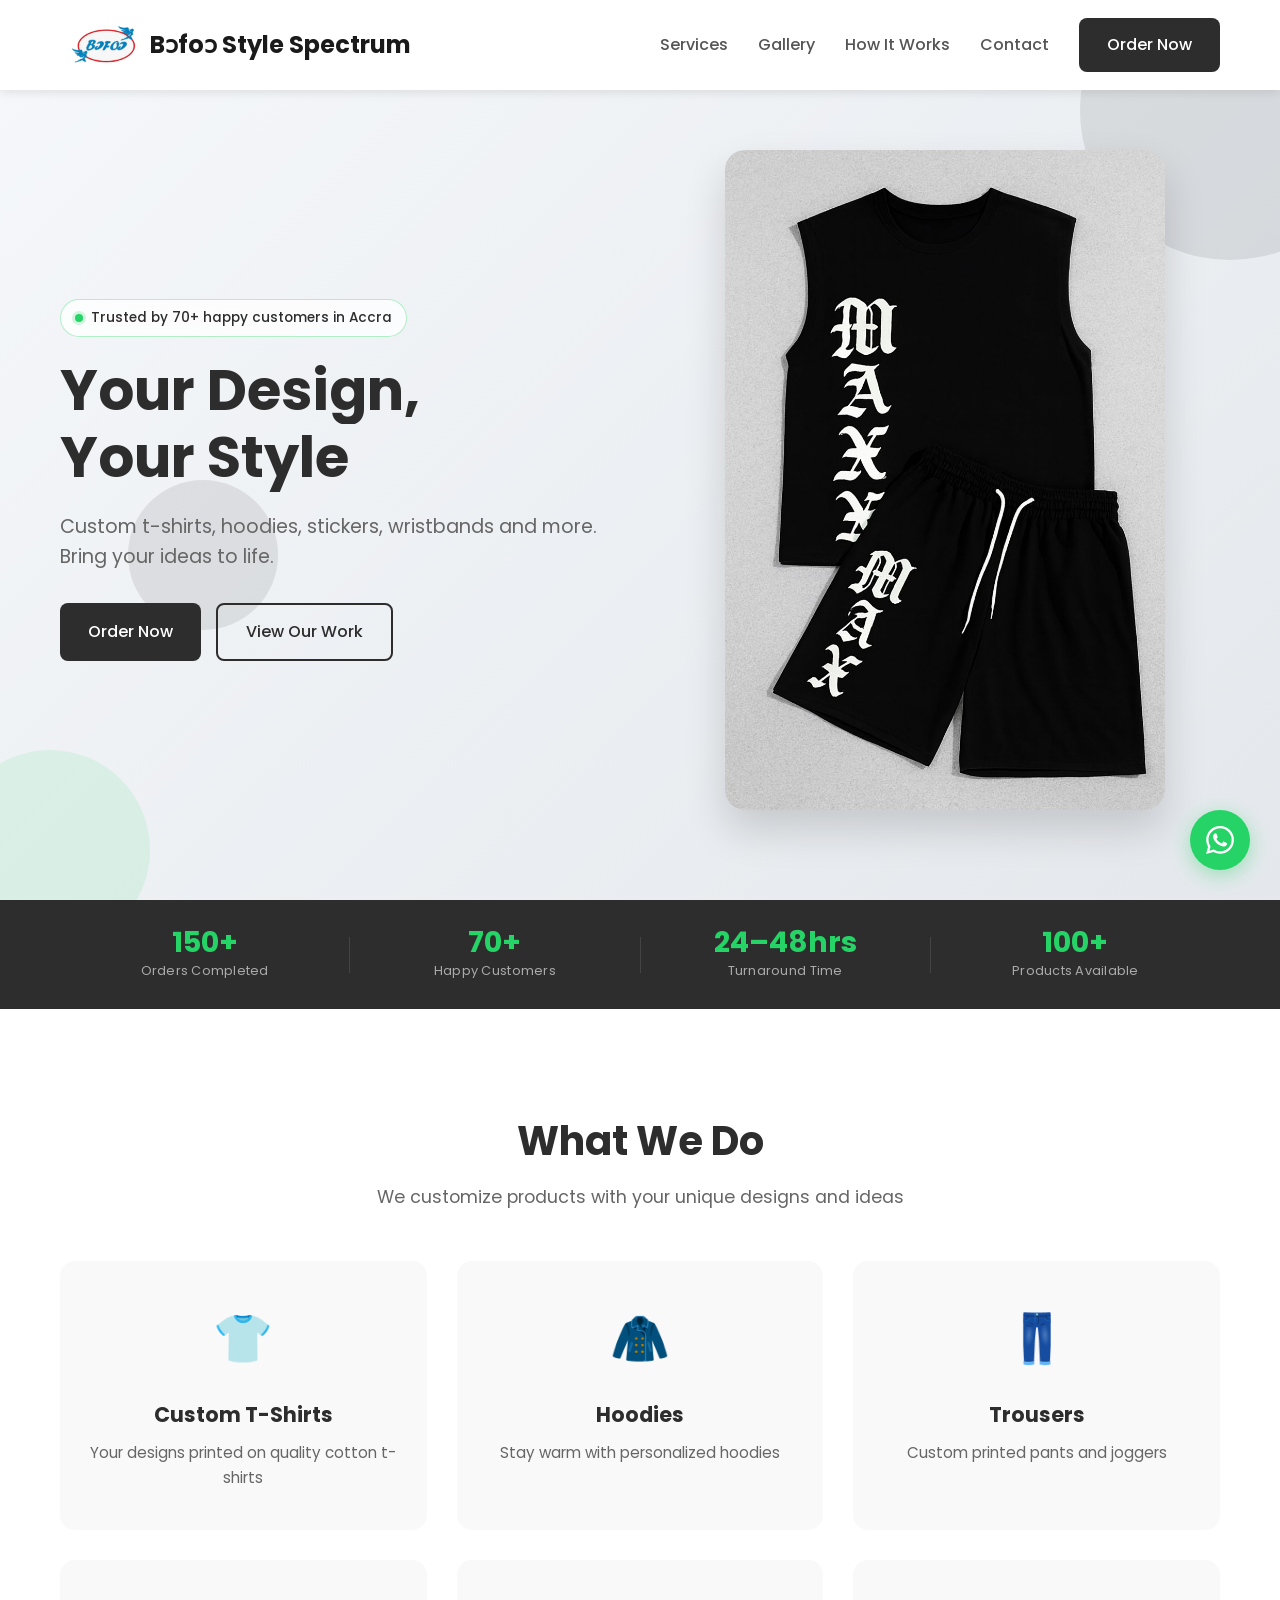
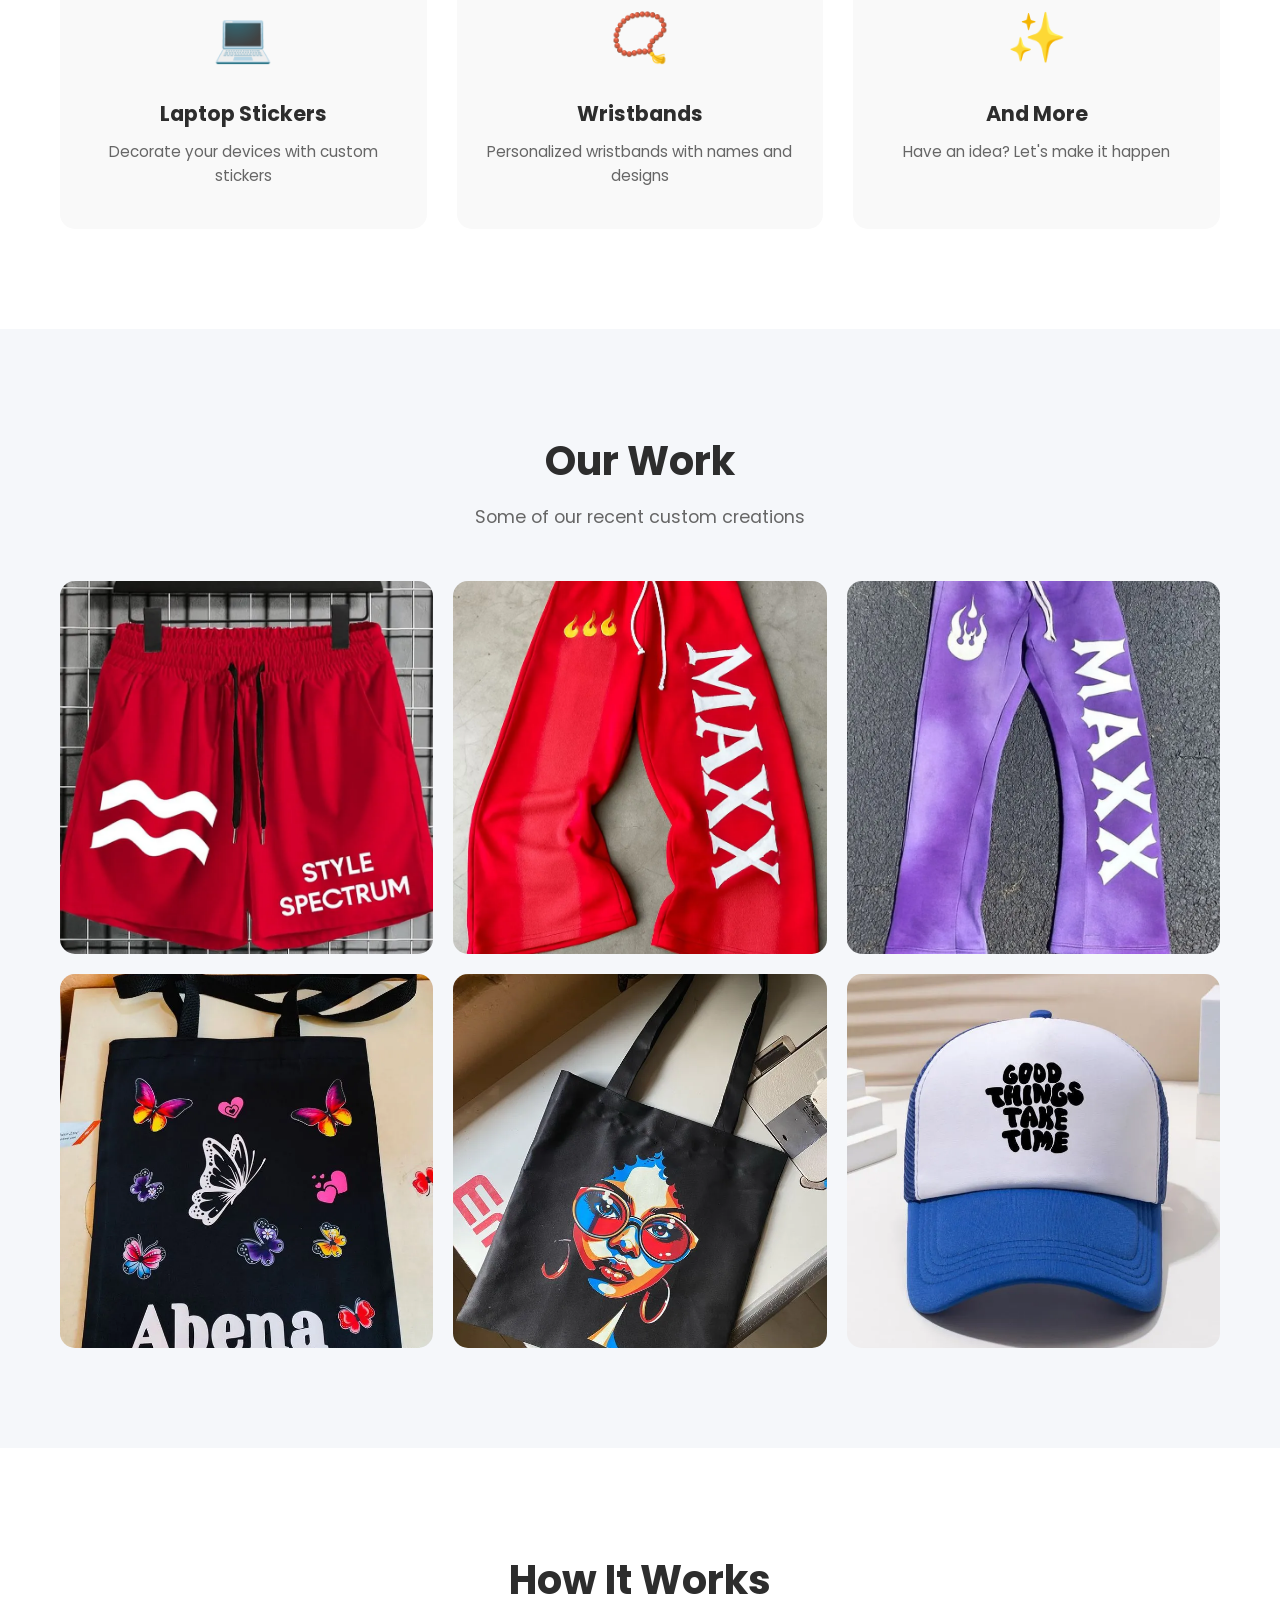
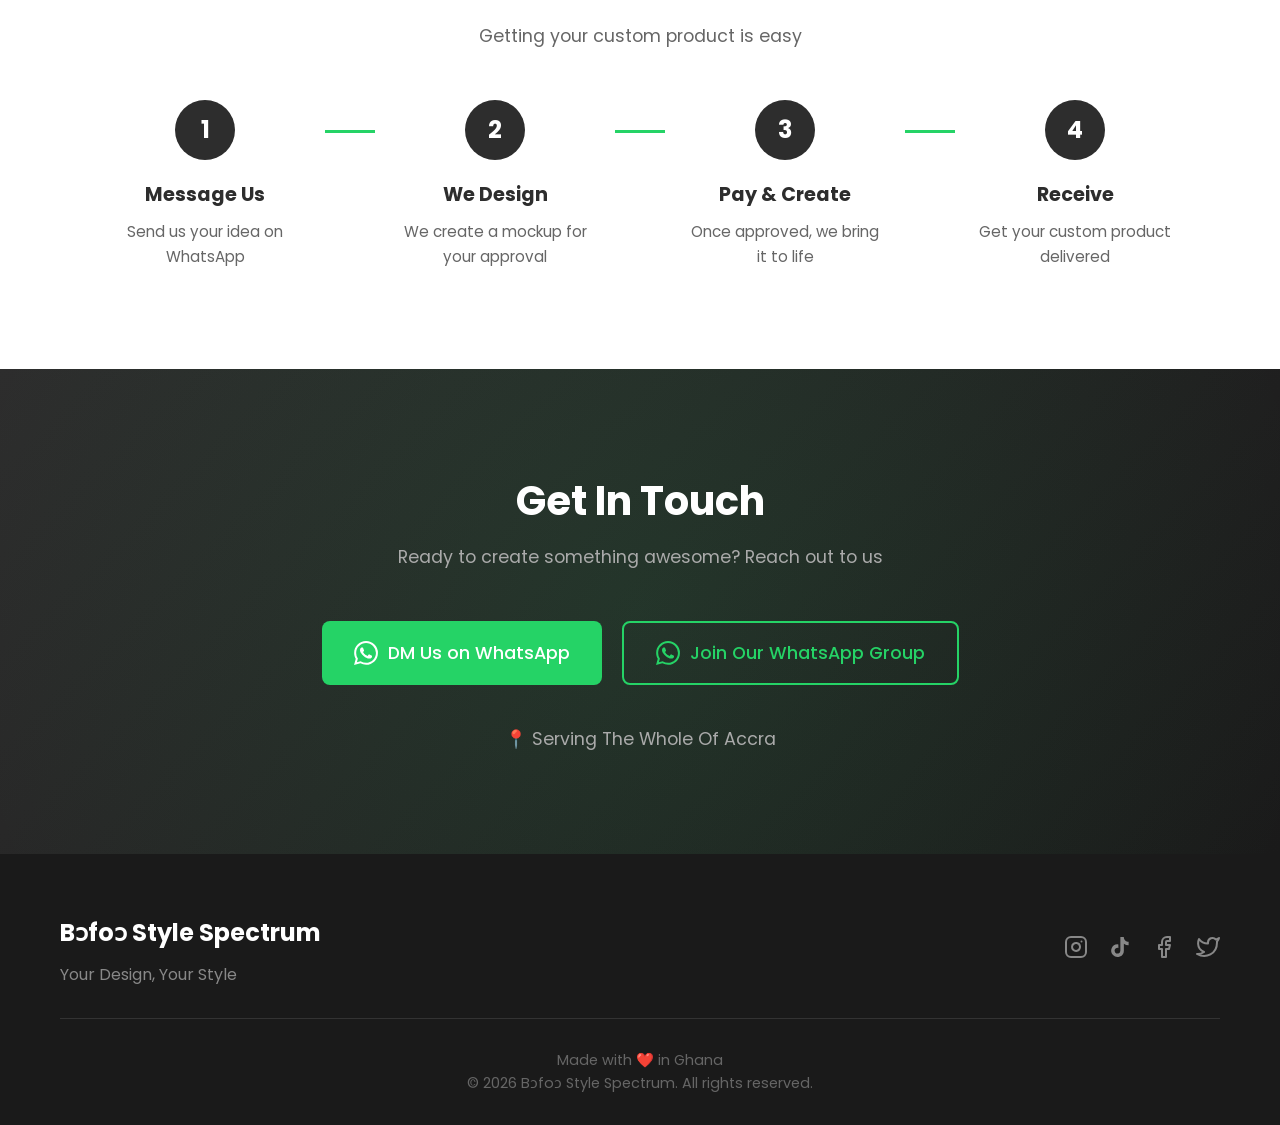
==== index.html @ 543d3090 "Add stats bar section with business metrics - Add responsive stats bar component displaying:   - 150" ====
<!DOCTYPE html>
<html lang="en">
<head>
    <meta charset="UTF-8">
    <meta name="viewport" content="width=device-width, initial-scale=1.0">

    <!-- Primary Meta Tags -->
    <title>Bɔfoɔ Style Spectrum - Custom T-Shirts, Hoodies & Merchandise in Accra</title>
    <meta name="title" content="Bɔfoɔ Style Spectrum - Custom T-Shirts, Hoodies & Merchandise in Accra">
    <meta name="description" content="Custom t-shirts, hoodies, stickers, and wristbands in Accra, Ghana. Your designs, your style. Order via WhatsApp and get your personalized merchandise delivered.">
    <meta name="keywords" content="custom t-shirts Ghana, custom hoodies Accra, personalized merchandise, custom stickers, wristbands, print on demand Ghana, Accra custom printing">
    <meta name="robots" content="index, follow">
    <meta name="language" content="English">
    <meta name="author" content="Bɔfoɔ Style Spectrum">

    <!-- Open Graph / Facebook -->
    <meta property="og:type" content="website">
    <meta property="og:url" content="https://stylespectrum.art/">
    <meta property="og:title" content="Bɔfoɔ Style Spectrum - Custom T-Shirts & Merchandise">
    <meta property="og:description" content="Custom t-shirts, hoodies, stickers, and wristbands in Accra, Ghana. Your designs, your style.">
    <meta property="og:image" content="https://stylespectrum.art/images/hero-image.webp">

    <!-- Twitter -->
    <meta property="twitter:card" content="summary_large_image">
    <meta property="twitter:url" content="https://stylespectrum.art/">
    <meta property="twitter:title" content="Bɔfoɔ Style Spectrum - Custom T-Shirts & Merchandise">
    <meta property="twitter:description" content="Custom t-shirts, hoodies, stickers, and wristbands in Accra, Ghana. Your designs, your style.">
    <meta property="twitter:image" content="https://stylespectrum.art/images/hero-image.webp">

    <!-- Canonical URL -->
    <link rel="canonical" href="https://stylespectrum.art/">
    <link rel="shortcut icon" href="./images/favicon.ico" type="image/x-icon">
    
    <link rel="stylesheet" href="css/styles.css">
    <!-- Google Fonts -->
    <link rel="preconnect" href="https://fonts.googleapis.com">
    <link rel="preconnect" href="https://fonts.gstatic.com" crossorigin>
    <link href="https://fonts.googleapis.com/css2?family=Poppins:wght@400;500;600;700&display=swap" rel="stylesheet">
</head>
<body>
    <!-- Header -->
    <header class="header">
        <div class="container">
            <a href="#" class="logo desktop-name">
                <div class="logo-container">
                    <img src="./images/logo.png" alt="logo" class="logo-img">
                    <span>Bɔfoɔ Style Spectrum</span>
                </div>
            </a>
            <a href="#" class="logo mobile-name">
                <div class="logo-container">
                    <img src="./images/logo.png" alt="logo" class="logo-img">
                    <span>Bɔfoɔ Spectrum</span>
                </div>
            </a>

            <nav class="nav">
                <a href="#services">Services</a>
                <a href="#gallery">Gallery</a>
                <a href="#how-it-works">How It Works</a>
                <a href="#contact">Contact</a>
                <a href="https://wa.me/+233503122296" class="btn btn-primary" target="_blank">Order Now</a>
            </nav>
            <button class="mobile-menu-btn" id="mobileMenuBtn">
                <span></span>
                <span></span>
                <span></span>
            </button>
        </div>
    </header>

    <!-- Mobile Menu -->
    <div class="mobile-menu" id="mobileMenu">
        <a href="#services">Services</a>
        <a href="#gallery">Gallery</a>
        <a href="#how-it-works">How It Works</a>
        <a href="#contact">Contact</a>
    </div>

    <!-- Hero Section -->
    <section class="hero">
        <div class="container">
            <div class="hero-content">
                <div class="hero-pill">
                    <span class="hero-pill-dot"></span>
                    <span>Trusted by 70+ happy customers in Accra</span>
                </div>

                <h1 class="hero-title">
                    <span class="hero-line">Your Design,</span>
                    <span class="hero-line">Your Style</span>
                </h1>
                <p class="hero-description">Custom t-shirts, hoodies, stickers, wristbands and more. Bring your ideas to life.</p>
                <div class="hero-buttons">
                    <a href="https://wa.me/+233503122296" class="btn btn-primary" target="_blank">
                        Order Now
                    </a>
                    <a href="#gallery" class="btn btn-secondary">
                        View Our Work
                    </a>
                </div>
            </div>
            <div class="hero-image">
                <img src="images/hero-image.jpeg" alt="Custom designed products" height="700px">
            </div>
        </div>
        <!-- Floating shapes for decoration -->
        <div class="hero-shapes">
            <div class="shape shape-1"></div>
            <div class="shape shape-2"></div>
            <div class="shape shape-3"></div>
        </div>
    </section>

    <!-- Stats Bar -->
    <div class="stats-bar">
        <div class="container">
            <div class="stats-grid">
                <div class="stat-item">
                    <span class="stat-number">150+</span>
                    <span class="stat-label">Orders Completed</span>
                </div>
                <div class="stat-divider"></div>
                <div class="stat-item">
                    <span class="stat-number">70+</span>
                    <span class="stat-label">Happy Customers</span>
                </div>
                <div class="stat-divider"></div>
                <div class="stat-item">
                    <span class="stat-number">24–48hrs</span>
                    <span class="stat-label">Turnaround Time</span>
                </div>
                <div class="stat-divider"></div>
                <div class="stat-item">
                    <span class="stat-number">100+</span>
                    <span class="stat-label">Products Available</span>
                </div>
            </div>
        </div>
    </div>

    <!-- Services Section -->
    <section class="services" id="services">
        <div class="container">
            <h2 class="section-title animate-on-scroll">What We Do</h2>
            <p class="section-subtitle animate-on-scroll">We customize products with your unique designs and ideas</p>
            
            <div class="services-grid">
                <div class="service-card animate-on-scroll" data-delay="0">
                    <div class="service-icon">👕</div>
                    <h3>Custom T-Shirts</h3>
                    <p>Your designs printed on quality cotton t-shirts</p>
                </div>
                <div class="service-card animate-on-scroll" data-delay="100">
                    <div class="service-icon">🧥</div>
                    <h3>Hoodies</h3>
                    <p>Stay warm with personalized hoodies</p>
                </div>
                <div class="service-card animate-on-scroll" data-delay="200">
                    <div class="service-icon">👖</div>
                    <h3>Trousers</h3>
                    <p>Custom printed pants and joggers</p>
                </div>
                <div class="service-card animate-on-scroll" data-delay="300">
                    <div class="service-icon">💻</div>
                    <h3>Laptop Stickers</h3>
                    <p>Decorate your devices with custom stickers</p>
                </div>
                <div class="service-card animate-on-scroll" data-delay="400">
                    <div class="service-icon">📿</div>
                    <h3>Wristbands</h3>
                    <p>Personalized wristbands with names and designs</p>
                </div>
                <div class="service-card animate-on-scroll" data-delay="500">
                    <div class="service-icon">✨</div>
                    <h3>And More</h3>
                    <p>Have an idea? Let's make it happen</p>
                </div>
            </div>
        </div>
    </section>

    <!-- Gallery Section -->
    <section class="gallery" id="gallery">
        <div class="container">
            <h2 class="section-title animate-on-scroll">Our Work</h2>
            <p class="section-subtitle animate-on-scroll">Some of our recent custom creations</p>
            
            <div class="gallery-grid">
                <div class="gallery-item animate-on-scroll" data-delay="0">
                    <img src="images/work-1.webp" alt="Custom work sample" data-index="0">
                    <div class="gallery-overlay">
                        <span class="gallery-icon">
                            <svg xmlns="http://www.w3.org/2000/svg" width="24" height="24" viewBox="0 0 24 24" fill="none" stroke="currentColor" stroke-width="2" stroke-linecap="round" stroke-linejoin="round">
                                <circle cx="11" cy="11" r="8"></circle>
                                <path d="m21 21-4.35-4.35"></path>
                                <path d="M11 8v6"></path>
                                <path d="M8 11h6"></path>
                            </svg>
                        </span>
                    </div>
                </div>
                <div class="gallery-item animate-on-scroll" data-delay="100">
                    <img src="images/work-2.webp" alt="Custom work sample" data-index="1">
                    <div class="gallery-overlay">
                        <span class="gallery-icon">
                            <svg xmlns="http://www.w3.org/2000/svg" width="24" height="24" viewBox="0 0 24 24" fill="none" stroke="currentColor" stroke-width="2" stroke-linecap="round" stroke-linejoin="round">
                                <circle cx="11" cy="11" r="8"></circle>
                                <path d="m21 21-4.35-4.35"></path>
                                <path d="M11 8v6"></path>
                                <path d="M8 11h6"></path>
                            </svg>
                        </span>
                    </div>
                </div>
                <div class="gallery-item animate-on-scroll" data-delay="200">
                    <img src="images/work-3.webp" alt="Custom work sample" data-index="2">
                    <div class="gallery-overlay">
                        <span class="gallery-icon">
                            <svg xmlns="http://www.w3.org/2000/svg" width="24" height="24" viewBox="0 0 24 24" fill="none" stroke="currentColor" stroke-width="2" stroke-linecap="round" stroke-linejoin="round">
                                <circle cx="11" cy="11" r="8"></circle>
                                <path d="m21 21-4.35-4.35"></path>
                                <path d="M11 8v6"></path>
                                <path d="M8 11h6"></path>
                            </svg>
                        </span>
                    </div>
                </div>
                <div class="gallery-item animate-on-scroll" data-delay="300">
                    <img src="images/work-4.webp" alt="Custom work sample" data-index="3">
                    <div class="gallery-overlay">
                        <span class="gallery-icon">
                            <svg xmlns="http://www.w3.org/2000/svg" width="24" height="24" viewBox="0 0 24 24" fill="none" stroke="currentColor" stroke-width="2" stroke-linecap="round" stroke-linejoin="round">
                                <circle cx="11" cy="11" r="8"></circle>
                                <path d="m21 21-4.35-4.35"></path>
                                <path d="M11 8v6"></path>
                                <path d="M8 11h6"></path>
                            </svg>
                        </span>
                    </div>
                </div>
                <div class="gallery-item animate-on-scroll" data-delay="400">
                    <img src="images/work-5.webp" alt="Custom work sample" data-index="4">
                    <div class="gallery-overlay">
                        <span class="gallery-icon">
                            <svg xmlns="http://www.w3.org/2000/svg" width="24" height="24" viewBox="0 0 24 24" fill="none" stroke="currentColor" stroke-width="2" stroke-linecap="round" stroke-linejoin="round">
                                <circle cx="11" cy="11" r="8"></circle>
                                <path d="m21 21-4.35-4.35"></path>
                                <path d="M11 8v6"></path>
                                <path d="M8 11h6"></path>
                            </svg>
                        </span>
                    </div>
                </div>
                <div class="gallery-item animate-on-scroll" data-delay="500">
                    <img src="images/work-6.webp" alt="Custom work sample" data-index="5">
                    <div class="gallery-overlay">
                        <span class="gallery-icon">
                            <svg xmlns="http://www.w3.org/2000/svg" width="24" height="24" viewBox="0 0 24 24" fill="none" stroke="currentColor" stroke-width="2" stroke-linecap="round" stroke-linejoin="round">
                                <circle cx="11" cy="11" r="8"></circle>
                                <path d="m21 21-4.35-4.35"></path>
                                <path d="M11 8v6"></path>
                                <path d="M8 11h6"></path>
                            </svg>
                        </span>
                    </div>
                </div>
            </div>
        </div>
    </section>

    <!-- How It Works Section -->
    <section class="how-it-works" id="how-it-works">
        <div class="container">
            <h2 class="section-title animate-on-scroll">How It Works</h2>
            <p class="section-subtitle animate-on-scroll">Getting your custom product is easy</p>
            
            <div class="steps">
                <div class="step animate-on-scroll" data-delay="0">
                    <div class="step-number">1</div>
                    <h3>Message Us</h3>
                    <p>Send us your idea on WhatsApp</p>
                </div>
                <div class="step-line animate-on-scroll" data-delay="100"></div>
                <div class="step animate-on-scroll" data-delay="200">
                    <div class="step-number">2</div>
                    <h3>We Design</h3>
                    <p>We create a mockup for your approval</p>
                </div>
                <div class="step-line animate-on-scroll" data-delay="300"></div>
                <div class="step animate-on-scroll" data-delay="400">
                    <div class="step-number">3</div>
                    <h3>Pay & Create</h3>
                    <p>Once approved, we bring it to life</p>
                </div>
                <div class="step-line animate-on-scroll" data-delay="500"></div>
                <div class="step animate-on-scroll" data-delay="600">
                    <div class="step-number">4</div>
                    <h3>Receive</h3>
                    <p>Get your custom product delivered</p>
                </div>
            </div>
        </div>
    </section>

    <!-- Contact Section -->
    <section class="contact" id="contact">
        <div class="container">
            <h2 class="section-title animate-on-scroll">Get In Touch</h2>
            <p class="section-subtitle animate-on-scroll">Ready to create something awesome? Reach out to us</p>
            
            <div class="contact-buttons animate-on-scroll">
                <a href="https://wa.me/+233503122296" class="btn btn-whatsapp" target="_blank">
                    <svg xmlns="http://www.w3.org/2000/svg" width="24" height="24" viewBox="0 0 24 24" fill="currentColor">
                        <path d="M17.472 14.382c-.297-.149-1.758-.867-2.03-.967-.273-.099-.471-.148-.67.15-.197.297-.767.966-.94 1.164-.173.199-.347.223-.644.075-.297-.15-1.255-.463-2.39-1.475-.883-.788-1.48-1.761-1.653-2.059-.173-.297-.018-.458.13-.606.134-.133.298-.347.446-.52.149-.174.198-.298.298-.497.099-.198.05-.371-.025-.52-.075-.149-.669-1.612-.916-2.207-.242-.579-.487-.5-.669-.51-.173-.008-.371-.01-.57-.01-.198 0-.52.074-.792.372-.272.297-1.04 1.016-1.04 2.479 0 1.462 1.065 2.875 1.213 3.074.149.198 2.096 3.2 5.077 4.487.709.306 1.262.489 1.694.625.712.227 1.36.195 1.871.118.571-.085 1.758-.719 2.006-1.413.248-.694.248-1.289.173-1.413-.074-.124-.272-.198-.57-.347m-5.421 7.403h-.004a9.87 9.87 0 01-5.031-1.378l-.361-.214-3.741.982.998-3.648-.235-.374a9.86 9.86 0 01-1.51-5.26c.001-5.45 4.436-9.884 9.888-9.884 2.64 0 5.122 1.03 6.988 2.898a9.825 9.825 0 012.893 6.994c-.003 5.45-4.437 9.884-9.885 9.884m8.413-18.297A11.815 11.815 0 0012.05 0C5.495 0 .16 5.335.157 11.892c0 2.096.547 4.142 1.588 5.945L.057 24l6.305-1.654a11.882 11.882 0 005.683 1.448h.005c6.554 0 11.89-5.335 11.893-11.893a11.821 11.821 0 00-3.48-8.413z"/>
                    </svg>
                    DM Us on WhatsApp
                </a>
                <a href="https://chat.whatsapp.com/DIZfOrVpwGT8vySYccaoVm?mode=gi_t" class="btn btn-whatsapp-outline" target="_blank">
                    <svg xmlns="http://www.w3.org/2000/svg" width="24" height="24" viewBox="0 0 24 24" fill="currentColor">
                        <path d="M17.472 14.382c-.297-.149-1.758-.867-2.03-.967-.273-.099-.471-.148-.67.15-.197.297-.767.966-.94 1.164-.173.199-.347.223-.644.075-.297-.15-1.255-.463-2.39-1.475-.883-.788-1.48-1.761-1.653-2.059-.173-.297-.018-.458.13-.606.134-.133.298-.347.446-.52.149-.174.198-.298.298-.497.099-.198.05-.371-.025-.52-.075-.149-.669-1.612-.916-2.207-.242-.579-.487-.5-.669-.51-.173-.008-.371-.01-.57-.01-.198 0-.52.074-.792.372-.272.297-1.04 1.016-1.04 2.479 0 1.462 1.065 2.875 1.213 3.074.149.198 2.096 3.2 5.077 4.487.709.306 1.262.489 1.694.625.712.227 1.36.195 1.871.118.571-.085 1.758-.719 2.006-1.413.248-.694.248-1.289.173-1.413-.074-.124-.272-.198-.57-.347m-5.421 7.403h-.004a9.87 9.87 0 01-5.031-1.378l-.361-.214-3.741.982.998-3.648-.235-.374a9.86 9.86 0 01-1.51-5.26c.001-5.45 4.436-9.884 9.888-9.884 2.64 0 5.122 1.03 6.988 2.898a9.825 9.825 0 012.893 6.994c-.003 5.45-4.437 9.884-9.885 9.884m8.413-18.297A11.815 11.815 0 0012.05 0C5.495 0 .16 5.335.157 11.892c0 2.096.547 4.142 1.588 5.945L.057 24l6.305-1.654a11.882 11.882 0 005.683 1.448h.005c6.554 0 11.89-5.335 11.893-11.893a11.821 11.821 0 00-3.48-8.413z"/>
                    </svg>
                    Join Our WhatsApp Group
                </a>
            </div>
            
            <div class="location animate-on-scroll">
                <p>📍 Serving The Whole Of Accra</p>
            </div>
        </div>
    </section>

    <!-- Footer -->
    <footer class="footer">
        <div class="container">
            <div class="footer-content">
                <div class="footer-brand">
                    <a href="#" class="logo">Bɔfoɔ Style Spectrum</a>
                    <p>Your Design, Your Style</p>
                </div>
                <div class="footer-socials">
                    <a href="#" aria-label="Instagram">
                        <svg xmlns="http://www.w3.org/2000/svg" width="24" height="24" viewBox="0 0 24 24" fill="none" stroke="currentColor" stroke-width="2" stroke-linecap="round" stroke-linejoin="round">
                            <rect x="2" y="2" width="20" height="20" rx="5" ry="5"></rect>
                            <path d="M16 11.37A4 4 0 1 1 12.63 8 4 4 0 0 1 16 11.37z"></path>
                            <line x1="17.5" y1="6.5" x2="17.51" y2="6.5"></line>
                        </svg>
                    </a>
                    <a href="#" aria-label="TikTok">
                        <svg xmlns="http://www.w3.org/2000/svg" width="24" height="24" viewBox="0 0 24 24" fill="currentColor">
                            <path d="M19.59 6.69a4.83 4.83 0 0 1-3.77-4.25V2h-3.45v13.67a2.89 2.89 0 0 1-5.2 1.74 2.89 2.89 0 0 1 2.31-4.64 2.93 2.93 0 0 1 .88.13V9.4a6.84 6.84 0 0 0-1-.05A6.33 6.33 0 0 0 5 20.1a6.34 6.34 0 0 0 10.86-4.43v-7a8.16 8.16 0 0 0 4.77 1.52v-3.4a4.85 4.85 0 0 1-1-.1z"/>
                        </svg>
                    </a>
                    <a href="#" aria-label="Facebook">
                        <svg xmlns="http://www.w3.org/2000/svg" width="24" height="24" viewBox="0 0 24 24" fill="none" stroke="currentColor" stroke-width="2" stroke-linecap="round" stroke-linejoin="round">
                            <path d="M18 2h-3a5 5 0 0 0-5 5v3H7v4h3v8h4v-8h3l1-4h-4V7a1 1 0 0 1 1-1h3z"></path>
                        </svg>
                    </a>
                    <a href="#" aria-label="Twitter">
                        <svg xmlns="http://www.w3.org/2000/svg" width="24" height="24" viewBox="0 0 24 24" fill="none" stroke="currentColor" stroke-width="2" stroke-linecap="round" stroke-linejoin="round">
                            <path d="M23 3a10.9 10.9 0 0 1-3.14 1.53 4.48 4.48 0 0 0-7.86 3v1A10.66 10.66 0 0 1 3 4s-4 9 5 13a11.64 11.64 0 0 1-7 2c9 5 20 0 20-11.5a4.5 4.5 0 0 0-.08-.83A7.72 7.72 0 0 0 23 3z"></path>
                        </svg>
                    </a>
                </div>
            </div>
            <div class="footer-bottom">
                <p>Made with ❤️ in Ghana</p>
                <p>&copy; 2026 Bɔfoɔ Style Spectrum. All rights reserved.</p>
            </div>
        </div>
    </footer>

    <!-- Floating WhatsApp Button -->
    <a href="https://wa.me/+233503122296" class="whatsapp-float" target="_blank" aria-label="Chat on WhatsApp">
        <svg xmlns="http://www.w3.org/2000/svg" width="28" height="28" viewBox="0 0 24 24" fill="currentColor">
            <path d="M17.472 14.382c-.297-.149-1.758-.867-2.03-.967-.273-.099-.471-.148-.67.15-.197.297-.767.966-.94 1.164-.173.199-.347.223-.644.075-.297-.15-1.255-.463-2.39-1.475-.883-.788-1.48-1.761-1.653-2.059-.173-.297-.018-.458.13-.606.134-.133.298-.347.446-.52.149-.174.198-.298.298-.497.099-.198.05-.371-.025-.52-.075-.149-.669-1.612-.916-2.207-.242-.579-.487-.5-.669-.51-.173-.008-.371-.01-.57-.01-.198 0-.52.074-.792.372-.272.297-1.04 1.016-1.04 2.479 0 1.462 1.065 2.875 1.213 3.074.149.198 2.096 3.2 5.077 4.487.709.306 1.262.489 1.694.625.712.227 1.36.195 1.871.118.571-.085 1.758-.719 2.006-1.413.248-.694.248-1.289.173-1.413-.074-.124-.272-.198-.57-.347m-5.421 7.403h-.004a9.87 9.87 0 01-5.031-1.378l-.361-.214-3.741.982.998-3.648-.235-.374a9.86 9.86 0 01-1.51-5.26c.001-5.45 4.436-9.884 9.888-9.884 2.64 0 5.122 1.03 6.988 2.898a9.825 9.825 0 012.893 6.994c-.003 5.45-4.437 9.884-9.885 9.884m8.413-18.297A11.815 11.815 0 0012.05 0C5.495 0 .16 5.335.157 11.892c0 2.096.547 4.142 1.588 5.945L.057 24l6.305-1.654a11.882 11.882 0 005.683 1.448h.005c6.554 0 11.89-5.335 11.893-11.893a11.821 11.821 0 00-3.48-8.413z"/>
        </svg>
    </a>

    <script src="js/script.js"></script>
</body>
</html>
---- css/styles.css ----
/* Reset and Base Styles */
* {
    margin: 0;
    padding: 0;
    box-sizing: border-box;
}

html {
    scroll-behavior: smooth;
}

body {
    font-family: 'Poppins', sans-serif;
    line-height: 1.6;
    color: #333;
    background-color: #fff;
    overflow-x: hidden;
}

a {
    text-decoration: none;
    color: inherit;
}

img {
    max-width: 100%;
    height: auto;
    display: inline-block;
}

.container {
    max-width: 1200px;
    margin: 0 auto;
    padding: 0 20px;
}

/* ==================== */
/* Animation Classes */
/* ==================== */
.animate-on-scroll {
    opacity: 0;
    transform: translateY(40px);
    transition: opacity 0.6s ease, transform 0.6s ease;
}

.animate-on-scroll.animated {
    opacity: 1;
    transform: translateY(0);
}

/* Fade in from different directions */
.fade-in-left {
    opacity: 0;
    transform: translateX(-50px);
}

.fade-in-left.animated {
    opacity: 1;
    transform: translateX(0);
}

.fade-in-right {
    opacity: 0;
    transform: translateX(50px);
}

.fade-in-right.animated {
    opacity: 1;
    transform: translateX(0);
}

.fade-in-up {
    opacity: 0;
    transform: translateY(50px);
}

.fade-in-up.animated {
    opacity: 1;
    transform: translateY(0);
}

.scale-in {
    opacity: 0;
    transform: scale(0.8);
}

.scale-in.animated {
    opacity: 1;
    transform: scale(1);
}

/* ==================== */
/* Buttons */
/* ==================== */
.btn {
    display: inline-flex;
    align-items: center;
    justify-content: center;
    gap: 10px;
    padding: 14px 28px;
    border-radius: 8px;
    font-weight: 500;
    font-size: 1rem;
    cursor: pointer;
    transition: all 0.3s ease;
    border: none;
    position: relative;
    overflow: hidden;
}

.btn::before {
    content: '';
    position: absolute;
    top: 50%;
    left: 50%;
    width: 0;
    height: 0;
    background-color: rgba(255, 255, 255, 0.2);
    border-radius: 50%;
    transform: translate(-50%, -50%);
    transition: width 0.6s ease, height 0.6s ease;
}

.btn:hover::before {
    width: 300px;
    height: 300px;
}

.btn-primary {
    background-color: #2d2d2d;
    color: #fff;
}

.btn-primary:hover {
    background-color: #444;
    color: #25D366;
    transform: translateY(-3px);
    box-shadow: 0 10px 20px rgba(0, 0, 0, 0.2);
}

.btn-secondary {
    background-color: transparent;
    color: #2d2d2d;
    border: 2px solid #2d2d2d;
}

.btn-secondary:hover {
    background-color: #2d2d2d;
    color: #25D366;
    transform: translateY(-3px);
}

.btn-whatsapp {
    background-color: #25D366;
    color: #fff;
    padding: 16px 32px;
    font-size: 1.1rem;
}

.btn-whatsapp:hover {
    background-color: #1fb855;
    transform: translateY(-3px);
    box-shadow: 0 10px 25px rgba(37, 211, 102, 0.4);
}

.btn-whatsapp-outline {
    background-color: transparent;
    color: #25D366;
    border: 2px solid #25D366;
    padding: 16px 32px;
    font-size: 1.1rem;
}

.btn-whatsapp-outline:hover {
    background-color: #25D366;
    color: #fff;
    transform: translateY(-3px);
}

/* ==================== */
/* Section Titles */
/* ==================== */
.section-title {
    font-size: 2.5rem;
    font-weight: 700;
    text-align: center;
    margin-bottom: 10px;
    color: #2d2d2d;
}

.section-subtitle {
    text-align: center;
    color: #666;
    font-size: 1.1rem;
    margin-bottom: 50px;
}

/* ==================== */
/* Header */
/* ==================== */
.header {
    position: fixed;
    top: 0;
    left: 0;
    right: 0;
    background-color: #fff;
    padding: 15px 0;
    z-index: 1000;
    box-shadow: 0 2px 10px rgba(0, 0, 0, 0.1);
    transition: padding 0.3s ease, background-color 0.3s ease;
}

.header.scrolled {
    padding: 10px 0;
    background-color: rgba(255, 255, 255, 0.98);
    box-shadow: 0 2px 10px rgba(0, 0, 0, 0.1);
}

.header .container {
    display: flex;
    justify-content: space-between;
    align-items: center;
}

.logo {
    font-size: 1.5rem;
    font-weight: 700;
    color: #1a1a1a;
    background-clip: text;
    transition: transform 0.3s ease;
}

.logo:hover {
    transform: scale(1.05);
}

.logo-img {
    width: 90px;
}

.logo-container {
    display: flex;
    align-items: center;
}

.mobile-name {
    display: none;
}

.nav {
    display: flex;
    justify-content: center;
    align-items: center;
    gap: 30px;
}

.nav a {
    color: #555;
    font-weight: 500;
    position: relative;
    transition: color 0.3s ease;
}

.nav a::after {
    content: '';
    position: absolute;
    bottom: -5px;
    left: 0;
    width: 0;
    height: 2px;
    background-color: #2d2d2d;
    transition: width 0.3s ease;
}

.nav a:hover {
    color: #25D366;
}

.nav a:hover::after {
    width: 100%;
}

.nav a:last-child {
    color: #fff;
}

.mobile-menu-btn {
    display: none;
    flex-direction: column;
    gap: 5px;
    background: none;
    border: none;
    cursor: pointer;
    padding: 5px;
    z-index: 1001;
}

.mobile-menu-btn span {
    display: block;
    width: 25px;
    height: 3px;
    background-color: #2d2d2d;
    border-radius: 2px;
    transition: all 0.3s ease;
}

.mobile-menu-btn.active span:nth-child(1) {
    transform: rotate(45deg) translate(5px, 5px);
}

.mobile-menu-btn.active span:nth-child(2) {
    opacity: 0;
}

.mobile-menu-btn.active span:nth-child(3) {
    transform: rotate(-45deg) translate(7px, -6px);
}

.mobile-menu {
    display: none;
    position: fixed;
    top: 60px;
    left: 0;
    right: 0;
    background-color: #fff;
    padding: 20px;
    box-shadow: 0 5px 10px rgba(0, 0, 0, 0.1);
    z-index: 999;
    transform: translateY(-100%);
    opacity: 0;
    transition: transform 0.3s ease, opacity 0.3s ease;
}

.mobile-menu.active {
    transform: translateY(0);
    opacity: 1;
}

.mobile-menu a {
    display: block;
    padding: 15px 0;
    color: #555;
    font-weight: 500;
    border-bottom: 1px solid #eee;
    transition: color 0.3s ease, padding-left 0.3s ease;
}

.mobile-menu a:hover {
    color: #2d2d2d;
    padding-left: 10px;
}

/* ==================== */
/* Hero Section */
/* ==================== */
.hero {
    height: calc(100vh - 60px);
    background: linear-gradient(135deg, #f5f7fa 0%, #e4e8ec 100%);
    position: relative;
    overflow: hidden;
    display: flex;
    align-items: center;
    justify-content: center;
    padding: 0;
    margin-top: 60px;
}

.hero .container {
    display: grid;
    grid-template-columns: 1fr 1fr;
    gap: 60px;
    width: 100%;
    align-items: center;
    position: relative;
    z-index: 2;
}

.hero-content h1 {
    font-size: 3.5rem;
    font-weight: 700;
    color: #2d2d2d;
    margin-bottom: 20px;
    line-height: 1.2;
}

.hero-line {
    display: block;
    overflow: hidden;
}

.hero-line {
    opacity: 0;
    transform: translateY(100%);
    animation: slideUp 0.8s ease forwards;
}

.hero-line:nth-child(2) {
    animation-delay: 0.2s;
}

@keyframes slideUp {
    to {
        opacity: 1;
        transform: translateY(0);
    }
}

.hero-description {
    font-size: 1.2rem;
    color: #666;
    margin-bottom: 30px;
    opacity: 0;
    animation: fadeIn 0.8s ease 0.4s forwards;
}

@keyframes fadeIn {
    to {
        opacity: 1;
    }
}

/* Hero Social Proof Pill */
.hero-pill {
    display: inline-flex;
    align-items: center;
    gap: 8px;
    padding: 7px 14px;
    background-color: rgba(255, 255, 255, 0.75);
    border: 1.5px solid rgba(37, 211, 102, 0.35);
    border-radius: 100px;
    font-size: 0.85rem;
    font-weight: 500;
    color: #2d2d2d;
    margin-bottom: 20px;
    backdrop-filter: blur(6px);
    -webkit-backdrop-filter: blur(6px);
    opacity: 0;
    animation: fadeIn 0.8s ease 0.1s forwards;
}

.hero-pill-dot {
    width: 8px;
    height: 8px;
    border-radius: 50%;
    background-color: #25D366;
    flex-shrink: 0;
    box-shadow: 0 0 0 3px rgba(37, 211, 102, 0.2);
    animation: pulse-dot 2s ease infinite;
}

@keyframes pulse-dot {
    0%, 100% { box-shadow: 0 0 0 3px rgba(37, 211, 102, 0.2); }
    50%       { box-shadow: 0 0 0 6px rgba(37, 211, 102, 0.08); }
}

.hero-buttons {
    display: flex;
    gap: 15px;
    flex-wrap: wrap;
    opacity: 0;
    animation: fadeIn 0.8s ease 0.6s forwards;
}

.hero-image {
    height: 100%;
    max-height: 100%;
    opacity: 0;
    transform: translateX(50px);
    animation: slideInRight 0.8s ease 0.3s forwards;
    display: flex;
    align-items: center;
    justify-content: center;
}

@keyframes slideInRight {
    to {
        opacity: 1;
        transform: translateX(0);
    }
}

.hero-image img {
    width: 80%;
    height: auto;
    max-width: 500px;
    object-fit: contain;
    border-radius: 20px;
    box-shadow: 0 20px 40px rgba(0, 0, 0, 0.15);
    transition: transform 0.3s ease, box-shadow 0.3s ease;
}

.hero-image img:hover {
    transform: translateY(-10px);
    box-shadow: 0 30px 50px rgba(0, 0, 0, 0.2);
}

/* Floating Shapes */
.hero-shapes {
    position: absolute;
    top: 0;
    left: 0;
    width: 100%;
    height: 100%;
    pointer-events: none;
    overflow: hidden;
}

.shape {
    position: absolute;
    border-radius: 50%;
    opacity: 0.1;
}

.shape-1 {
    width: 300px;
    height: 300px;
    background-color: #2d2d2d;
    top: -100px;
    right: -100px;
    animation: float 6s ease-in-out infinite;
}

.shape-2 {
    width: 200px;
    height: 200px;
    background-color: #25D366;
    bottom: -50px;
    left: -50px;
    animation: float 8s ease-in-out infinite reverse;
}

.shape-3 {
    width: 150px;
    height: 150px;
    background-color: #2d2d2d;
    top: 50%;
    left: 10%;
    animation: float 7s ease-in-out infinite;
}

@keyframes float {
    0%, 100% {
        transform: translateY(0) rotate(0deg);
    }
    50% {
        transform: translateY(-20px) rotate(10deg);
    }
}

/* ==================== */
/* Stats Bar            */
/* ==================== */
.stats-bar {
    background-color: #2d2d2d;
    padding: 28px 0;
}

.stats-grid {
    display: flex;
    align-items: center;
    justify-content: center;
    gap: 0;
}

.stat-item {
    display: flex;
    flex-direction: column;
    align-items: center;
    gap: 4px;
    flex: 1;
    text-align: center;
    padding: 0 20px;
}

.stat-number {
    font-size: 1.8rem;
    font-weight: 700;
    color: #25D366;
    line-height: 1;
}

.stat-label {
    font-size: 0.8rem;
    color: #aaa;
    font-weight: 400;
    letter-spacing: 0.02em;
}

.stat-divider {
    width: 1px;
    height: 36px;
    background-color: #444;
    flex-shrink: 0;
}

/* Stats Bar — Responsive */
@media (max-width: 600px) {
    .stats-grid {
        display: grid;
        grid-template-columns: 1fr 1fr;
        gap: 20px;
    }

    .stat-divider {
        display: none;
    }

    .stat-item {
        padding: 10px;
        background-color: #383838;
        border-radius: 10px;
    }
}

/* ==================== */
/* Services Section */
/* ==================== */
.services {
    padding: 100px 0;
    background-color: #fff;
}

.services-grid {
    display: grid;
    grid-template-columns: repeat(3, 1fr);
    gap: 30px;
}

.service-card {
    background-color: #f9f9f9;
    padding: 40px 30px;
    border-radius: 15px;
    text-align: center;
    transition: all 0.4s ease;
    position: relative;
    overflow: hidden;
}

.service-card::before {
    content: '';
    position: absolute;
    top: 0;
    left: 0;
    width: 100%;
    height: 4px;
    background: linear-gradient(90deg, #2d2d2d, #25D366);
    transform: scaleX(0);
    transform-origin: left;
    transition: transform 0.4s ease;
}

.service-card:hover {
    transform: translateY(-10px);
    box-shadow: 0 20px 40px rgba(0, 0, 0, 0.1);
}

.service-card:hover::before {
    transform: scaleX(1);
}

.service-icon {
    font-size: 3rem;
    margin-bottom: 20px;
    transition: transform 0.3s ease;
}

.service-card:hover .service-icon {
    transform: scale(1.2) rotate(5deg);
}

.service-card h3 {
    font-size: 1.3rem;
    margin-bottom: 10px;
    color: #2d2d2d;
}

.service-card p {
    color: #666;
    font-size: 0.95rem;
}

/* ==================== */
/* Gallery Section */
/* ==================== */
.gallery {
    padding: 100px 0;
    background-color: #f5f7fa;
}

.gallery-grid {
    display: grid;
    grid-template-columns: repeat(3, 1fr);
    gap: 20px;
}

.gallery-item {
    border-radius: 15px;
    overflow: hidden;
    aspect-ratio: 1;
    cursor: pointer;
    position: relative;
}

.gallery-item img {
    width: 100%;
    height: 100%;
    object-fit: cover;
    transition: transform 0.5s ease;
}

.gallery-item:hover img {
    transform: scale(1.1);
}

/* ==================== */
/* How It Works Section */
/* ==================== */
.how-it-works {
    padding: 100px 0;
    background-color: #fff;
}

.steps {
    display: flex;
    justify-content: center;
    align-items: flex-start;
    gap: 20px;
    flex-wrap: wrap;
}

.step {
    text-align: center;
    max-width: 200px;
}

.step-number {
    width: 60px;
    height: 60px;
    background-color: #2d2d2d;
    color: #fff;
    border-radius: 50%;
    display: flex;
    align-items: center;
    justify-content: center;
    font-size: 1.5rem;
    font-weight: 700;
    margin: 0 auto 20px;
    transition: transform 0.3s ease, background-color 0.3s ease;
}

.step:hover .step-number {
    transform: scale(1.1);
    background-color: #25D366;
}

.step h3 {
    font-size: 1.2rem;
    margin-bottom: 10px;
    color: #2d2d2d;
}

.step p {
    color: #666;
    font-size: 0.95rem;
}

.step-line {
    width: 50px;
    height: 3px;
    background-color: #ddd;
    margin-top: 30px;
    position: relative;
    overflow: hidden;
}

.step-line::after {
    content: '';
    position: absolute;
    top: 0;
    left: 0;
    width: 100%;
    height: 100%;
    background-color: #25D366;
    transform: translateX(-100%);
    transition: transform 0.6s ease;
}

.step-line.animated::after {
    transform: translateX(0);
}

/* ==================== */
/* Contact Section */
/* ==================== */
.contact {
    padding: 100px 0;
    background: linear-gradient(135deg, #2d2d2d 0%, #1a1a1a 100%);
    color: #fff;
    position: relative;
    overflow: hidden;
}

.contact::before {
    content: '';
    position: absolute;
    top: -50%;
    left: -50%;
    width: 200%;
    height: 200%;
    background: radial-gradient(circle, rgba(37, 211, 102, 0.1) 0%, transparent 50%);
    animation: rotate 30s linear infinite;
}

@keyframes rotate {
    to {
        transform: rotate(360deg);
    }
}

.contact .container {
    position: relative;
    z-index: 1;
}

.contact .section-title {
    color: #fff;
}

.contact .section-subtitle {
    color: #aaa;
}

.contact-buttons {
    display: flex;
    justify-content: center;
    gap: 20px;
    flex-wrap: wrap;
    margin-bottom: 40px;
}

.location {
    text-align: center;
}

.location p {
    font-size: 1.1rem;
    color: #aaa;
    transition: color 0.3s ease;
}

.location p:hover {
    color: #fff;
}

/* ==================== */
/* Footer */
/* ==================== */
.footer {
    background-color: #1a1a1a;
    color: #fff;
    padding: 60px 0 30px;
}

.footer-content {
    display: flex;
    justify-content: space-between;
    align-items: center;
    padding-bottom: 30px;
    border-bottom: 1px solid #333;
    margin-bottom: 30px;
}

.footer-brand .logo {
    color: #fff;
    margin-bottom: 10px;
    display: inline-block;
}

.footer-brand p {
    color: #888;
}

.footer-socials {
    display: flex;
    gap: 20px;
}

.footer-socials a {
    color: #888;
    transition: color 0.3s ease, transform 0.3s ease;
}

.footer-socials a:hover {
    color: #25D366;
    transform: translateY(-3px);
}

.footer-bottom {
    text-align: center;
}

.footer-bottom p {
    color: #666;
    font-size: 0.9rem;
}

/* ==================== */
/* Floating WhatsApp Button */
/* ==================== */
.whatsapp-float {
    position: fixed;
    bottom: 30px;
    right: 30px;
    width: 60px;
    height: 60px;
    background-color: #25D366;
    color: #fff;
    border-radius: 50%;
    display: flex;
    align-items: center;
    justify-content: center;
    box-shadow: 0 5px 20px rgba(37, 211, 102, 0.4);
    z-index: 999;
    transition: all 0.3s ease;
    animation: bounce 2s ease infinite;
}

.whatsapp-float:hover {
    transform: scale(1.1);
    box-shadow: 0 8px 25px rgba(37, 211, 102, 0.5);
    animation: none;
}

@keyframes bounce {
    0%, 20%, 50%, 80%, 100% {
        transform: translateY(0);
    }
    40% {
        transform: translateY(-10px);
    }
    60% {
        transform: translateY(-5px);
    }
}

/* ==================== */
/* Responsive Design */
/* ==================== */
@media (max-width: 992px) {
    .hero .container {
        grid-template-columns: 1fr;
        text-align: center;
    }

    .hero-content h1 {
        font-size: 2.5rem;
    }

    .hero-buttons {
        justify-content: center;
    }

    .hero-image {
        order: -1;
        max-width: 500px;
        margin: 0 auto;
    }

    .services-grid {
        grid-template-columns: repeat(2, 1fr);
    }

    .gallery-grid {
        grid-template-columns: repeat(2, 1fr);
    }

    .steps {
        flex-direction: column;
        align-items: center;
    }

    .step-line {
        width: 3px;
        height: 30px;
        margin: 10px 0;
    }

    .step-line::after {
        transform: translateY(-100%);
    }

    .step-line.animated::after {
        transform: translateY(0);
    }
}

@media (max-width: 768px) {
    .nav {
        display: none;
    }

    .mobile-menu-btn {
        display: flex;
    }

    .mobile-menu {
        display: block;
    }

    .section-title {
        font-size: 2rem;
    }

    .hero {
        padding: 120px 0 60px;
    }

    .hero-content h1 {
        font-size: 2rem;
    }

    .services-grid {
        grid-template-columns: 1fr;
    }

    .gallery-grid {
        grid-template-columns: repeat(2, 1fr);
    }

    .footer-content {
        flex-direction: column;
        text-align: center;
        gap: 30px;
    }

    .contact-buttons {
        flex-direction: column;
        align-items: center;
    }

    .btn-whatsapp,
    .btn-whatsapp-outline {
        width: 100%;
        max-width: 300px;
    }

    .lightbox-nav {
        padding: 10px;
    }

    .lightbox-prev {
        left: 10px;
    }

    .lightbox-next {
        right: 10px;
    }
}

@media (max-width: 480px) {
    .gallery-grid {
        grid-template-columns: 1fr;
    }

    .hero-buttons {
        flex-direction: column;
    }

    .btn {
        width: 100%;
    }

    .logo {
        font-size: 1.2rem;
    }

    .logo-img {
        width: 60px;
    }

    .logo-container {
        display: flex;
        align-items: center;
    }

    .mobile-name {
        display: block;
    }

    .desktop-name {
        display: none;
    }

    .whatsapp-float {
        bottom: 20px;
        right: 20px;
        width: 50px;
        height: 50px;
    }
}
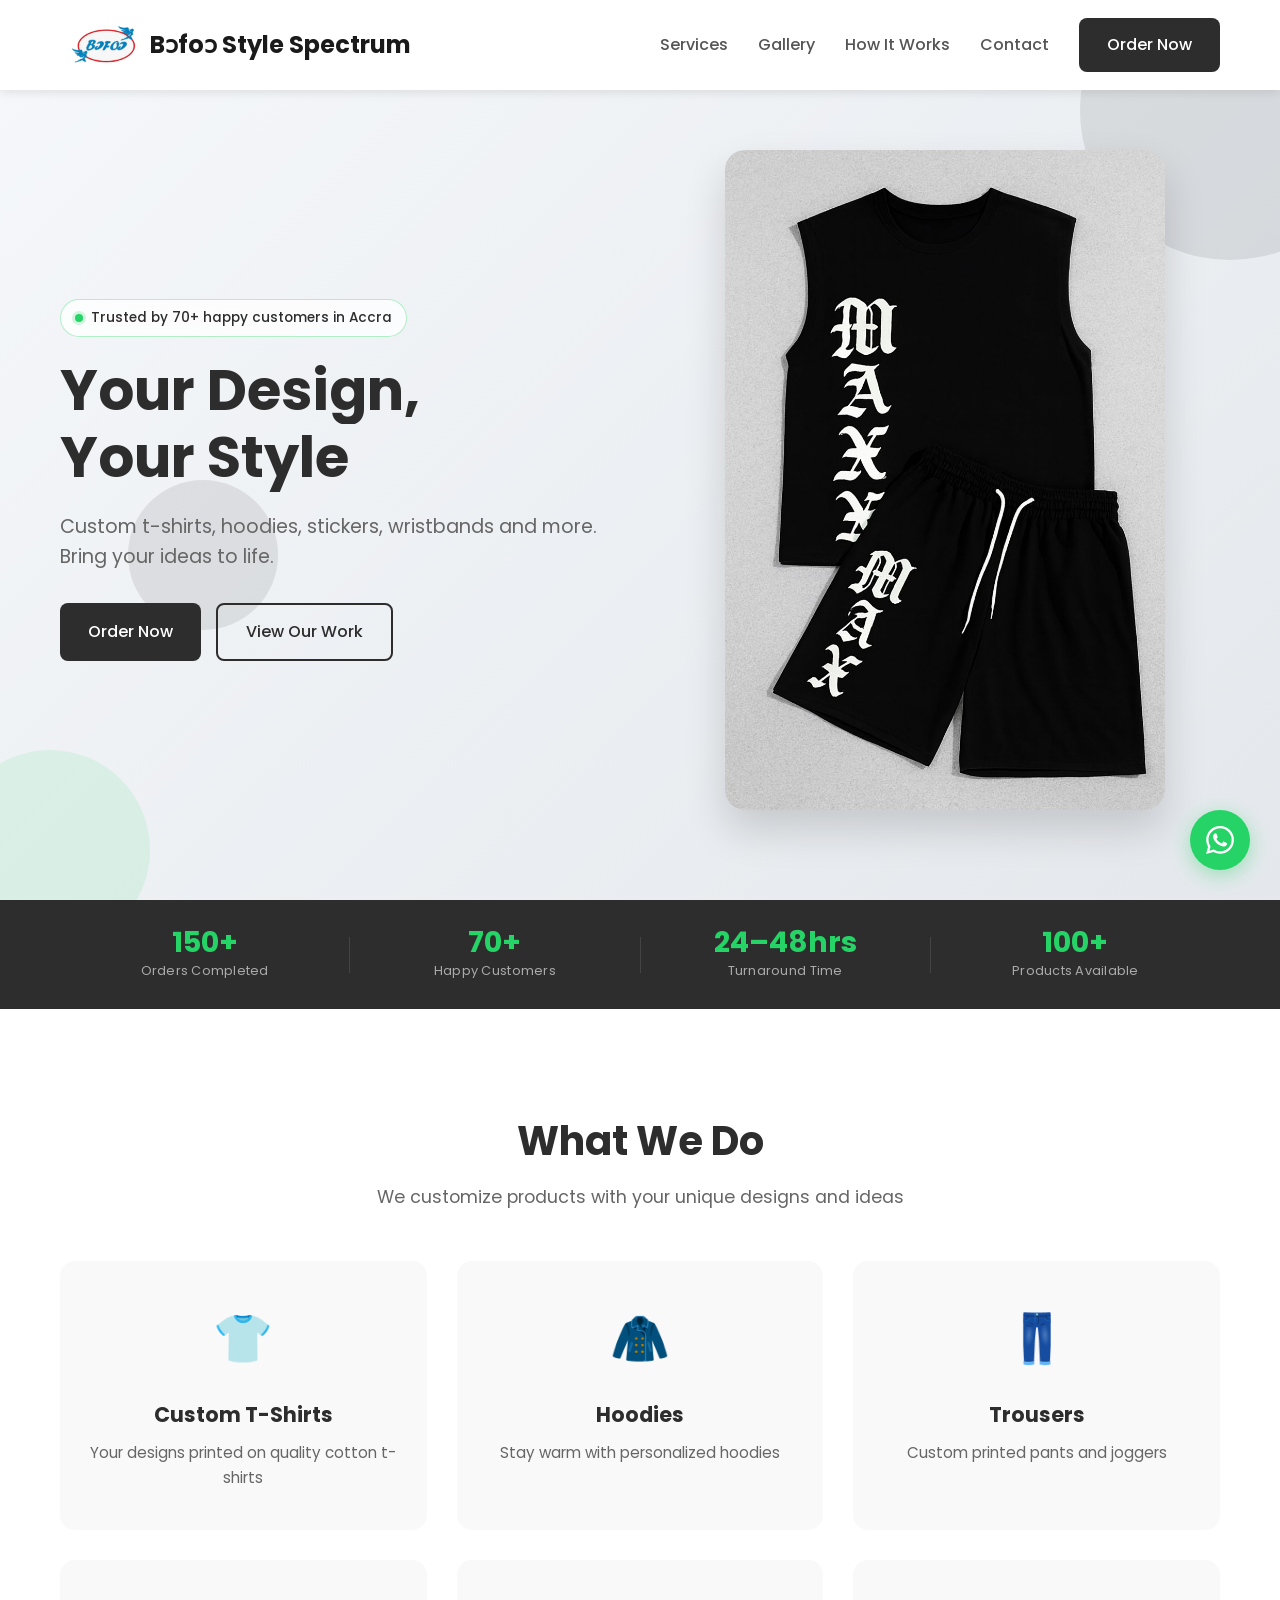
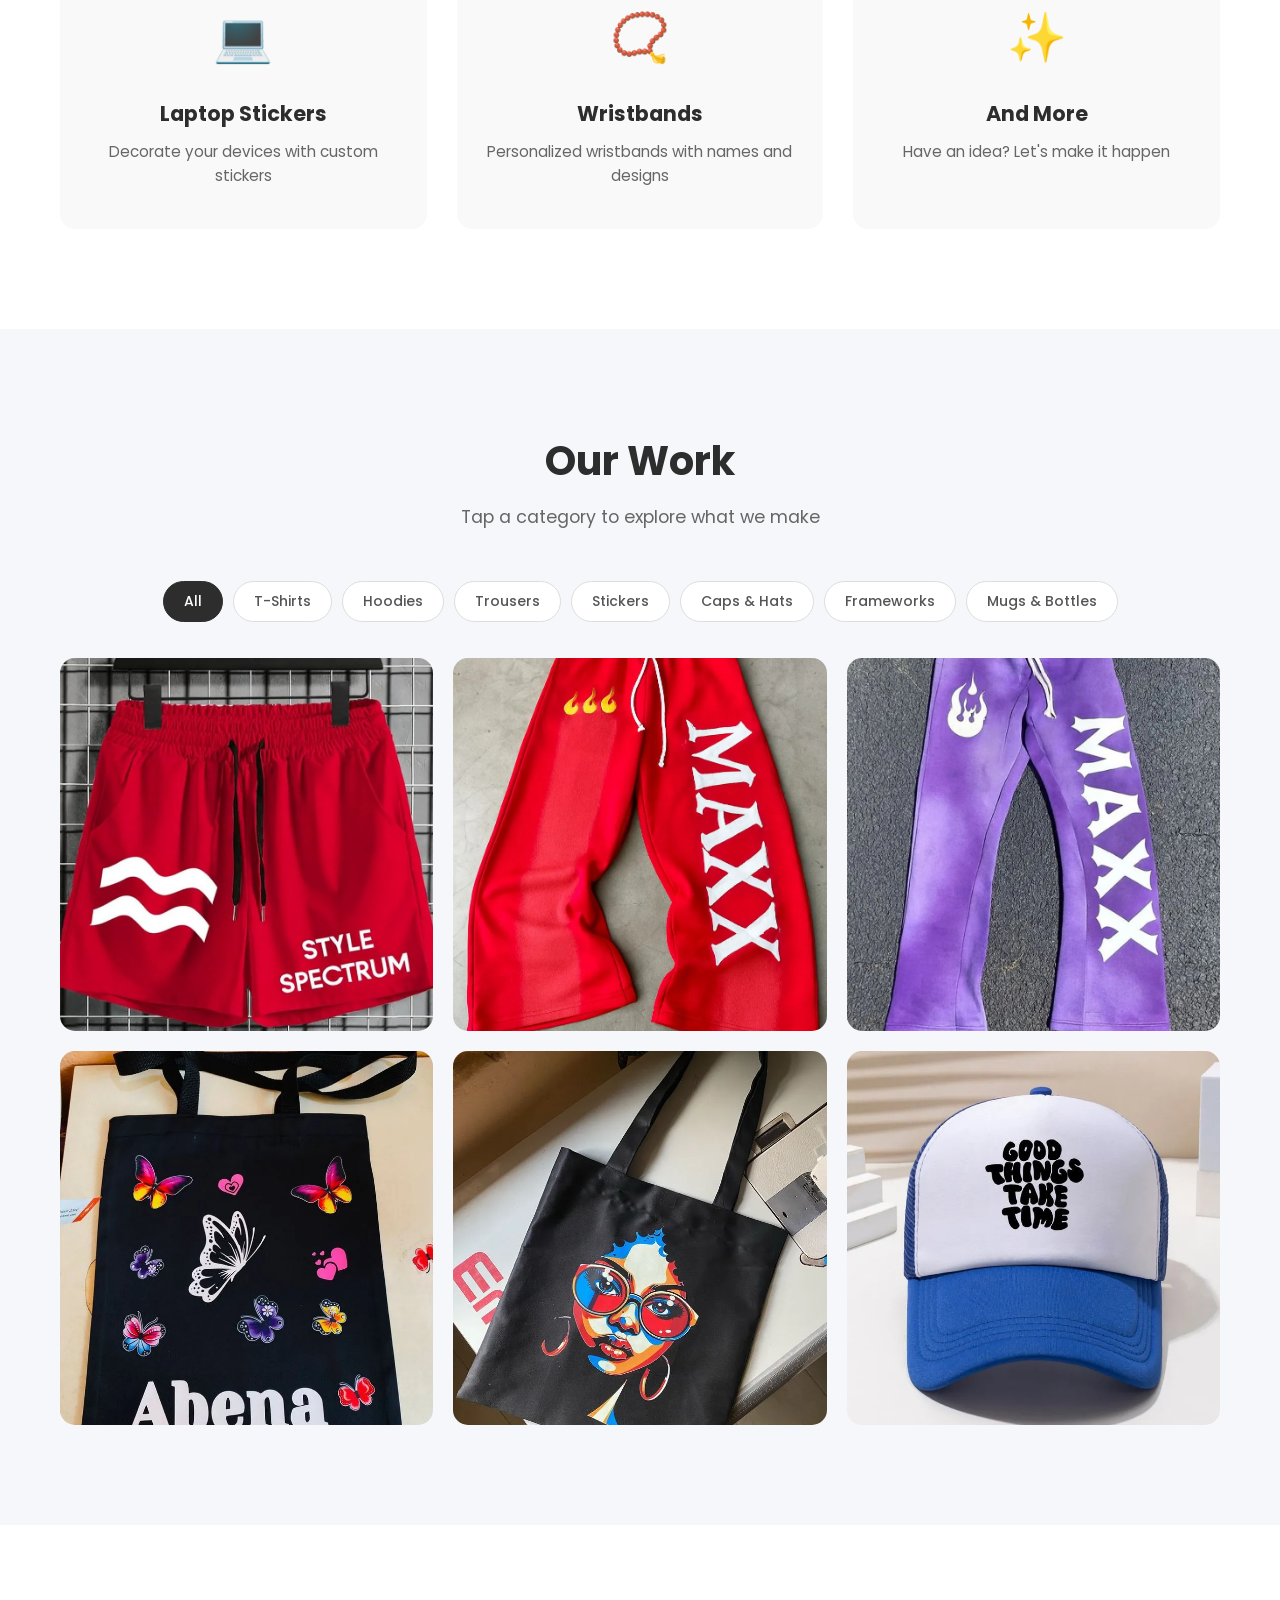
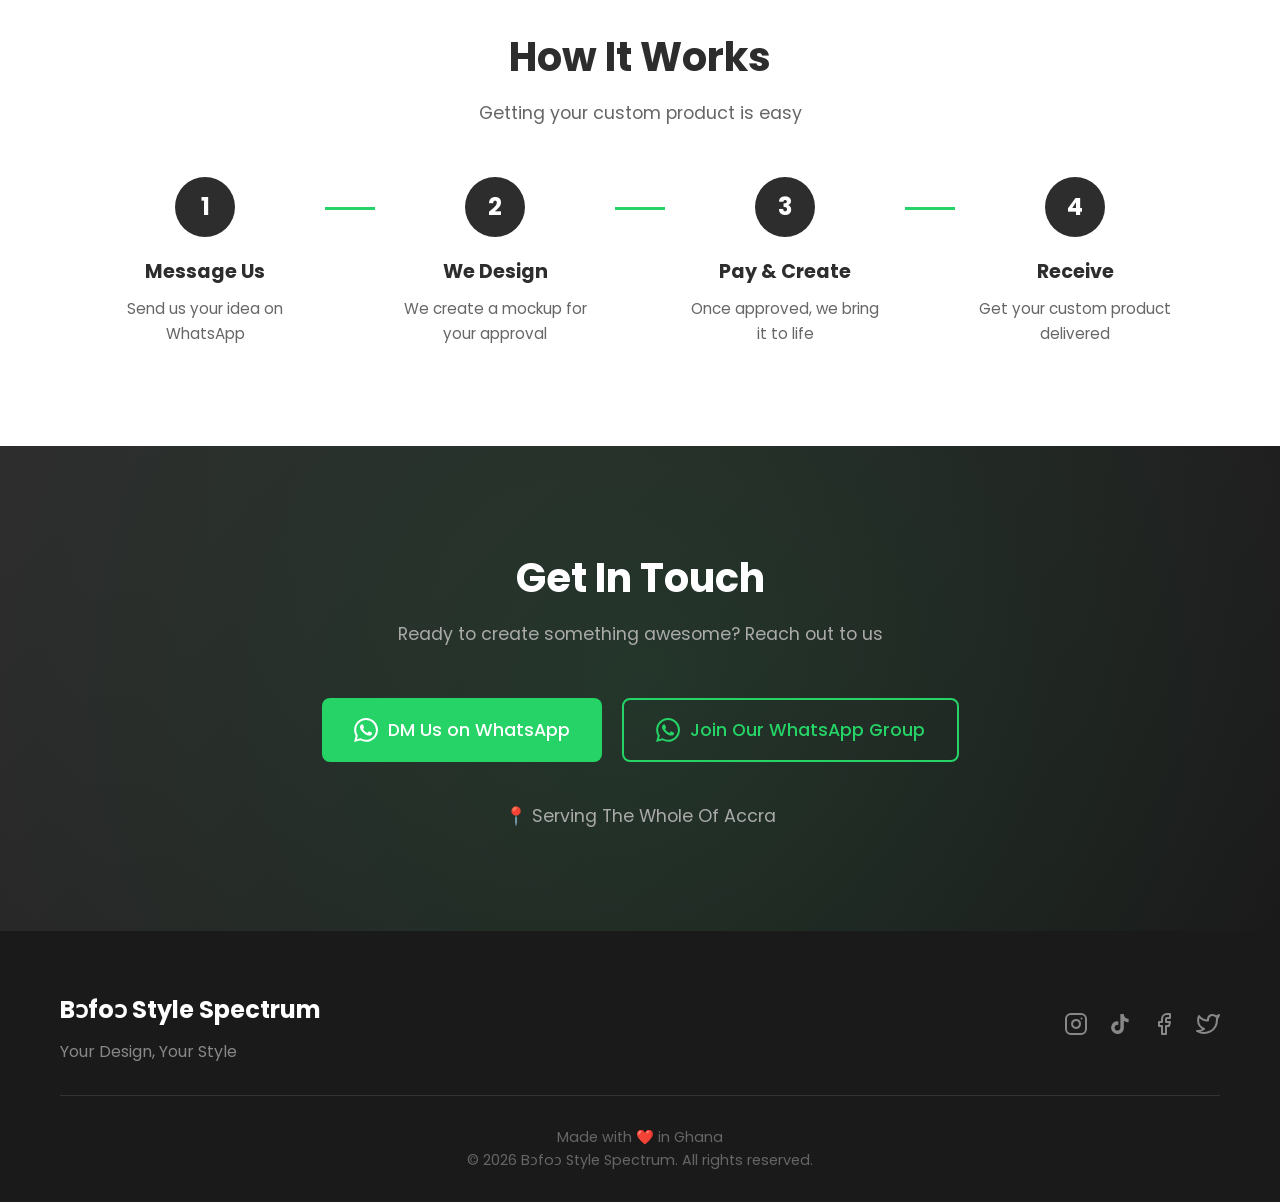
==== commit 4450b9a8: "Replace lightbox with gallery filter tabs - Remove lightbox implementation - Add gallery filter tabs" ====
--- a/index.html
+++ b/index.html
@@ -181,7 +181,7 @@
     </section>
 
     <!-- Gallery Section -->
-    <section class="gallery" id="gallery">
+    <!-- <section class="gallery" id="gallery">
         <div class="container">
             <h2 class="section-title animate-on-scroll">Our Work</h2>
             <p class="section-subtitle animate-on-scroll">Some of our recent custom creations</p>
@@ -265,6 +265,125 @@
                         </span>
                     </div>
                 </div>
+            </div>
+        </div>
+    </section> -->
+
+    <!-- Gallery Section -->
+    <section class="gallery" id="gallery">
+        <div class="container">
+            <h2 class="section-title animate-on-scroll">Our Work</h2>
+            <p class="section-subtitle animate-on-scroll">Tap a category to explore what we make</p>
+
+            <!-- Filter Tabs -->
+            <div class="gallery-tabs-wrapper">
+                <div class="gallery-tabs">
+                    <button class="gallery-tab active" data-filter="all">All</button>
+                    <button class="gallery-tab" data-filter="t-shirts">T-Shirts</button>
+                    <button class="gallery-tab" data-filter="hoodies">Hoodies</button>
+                    <button class="gallery-tab" data-filter="trousers">Trousers</button>
+                    <button class="gallery-tab" data-filter="stickers">Stickers</button>
+                    <button class="gallery-tab" data-filter="caps">Caps & Hats</button>
+                    <button class="gallery-tab" data-filter="frameworks">Frameworks</button>
+                    <button class="gallery-tab" data-filter="mugs">Mugs & Bottles</button>
+                </div>
+            </div>
+
+            <!-- Gallery Grid -->
+            <!-- 
+                To add a new image: copy a .gallery-item block and set 
+                data-category to one of: t-shirts | hoodies | trousers | 
+                stickers | caps | frameworks | mugs
+            -->
+            <div class="gallery-grid" id="galleryGrid">
+                <div class="gallery-item" data-category="t-shirts">
+                    <img src="images/work-1.webp" alt="Custom T-Shirt">
+                    <div class="gallery-overlay">
+                        <span class="gallery-cat-label">T-Shirt</span>
+                        <span class="gallery-icon">
+                            <svg xmlns="http://www.w3.org/2000/svg" width="22" height="22" viewBox="0 0 24 24" fill="none" stroke="currentColor" stroke-width="2" stroke-linecap="round" stroke-linejoin="round">
+                                <circle cx="11" cy="11" r="8"></circle>
+                                <path d="m21 21-4.35-4.35"></path>
+                                <path d="M11 8v6"></path><path d="M8 11h6"></path>
+                            </svg>
+                        </span>
+                    </div>
+                </div>
+
+                <div class="gallery-item" data-category="hoodies">
+                    <img src="images/work-2.webp" alt="Custom Hoodie">
+                    <div class="gallery-overlay">
+                        <span class="gallery-cat-label">Hoodie</span>
+                        <span class="gallery-icon">
+                            <svg xmlns="http://www.w3.org/2000/svg" width="22" height="22" viewBox="0 0 24 24" fill="none" stroke="currentColor" stroke-width="2" stroke-linecap="round" stroke-linejoin="round">
+                                <circle cx="11" cy="11" r="8"></circle>
+                                <path d="m21 21-4.35-4.35"></path>
+                                <path d="M11 8v6"></path><path d="M8 11h6"></path>
+                            </svg>
+                        </span>
+                    </div>
+                </div>
+
+                <div class="gallery-item" data-category="stickers">
+                    <img src="images/work-3.webp" alt="Custom Stickers">
+                    <div class="gallery-overlay">
+                        <span class="gallery-cat-label">Stickers</span>
+                        <span class="gallery-icon">
+                            <svg xmlns="http://www.w3.org/2000/svg" width="22" height="22" viewBox="0 0 24 24" fill="none" stroke="currentColor" stroke-width="2" stroke-linecap="round" stroke-linejoin="round">
+                                <circle cx="11" cy="11" r="8"></circle>
+                                <path d="m21 21-4.35-4.35"></path>
+                                <path d="M11 8v6"></path><path d="M8 11h6"></path>
+                            </svg>
+                        </span>
+                    </div>
+                </div>
+
+                <div class="gallery-item" data-category="caps">
+                    <img src="images/work-4.webp" alt="Custom Cap">
+                    <div class="gallery-overlay">
+                        <span class="gallery-cat-label">Cap & Hat</span>
+                        <span class="gallery-icon">
+                            <svg xmlns="http://www.w3.org/2000/svg" width="22" height="22" viewBox="0 0 24 24" fill="none" stroke="currentColor" stroke-width="2" stroke-linecap="round" stroke-linejoin="round">
+                                <circle cx="11" cy="11" r="8"></circle>
+                                <path d="m21 21-4.35-4.35"></path>
+                                <path d="M11 8v6"></path><path d="M8 11h6"></path>
+                            </svg>
+                        </span>
+                    </div>
+                </div>
+
+                <div class="gallery-item" data-category="trousers">
+                    <img src="images/work-5.webp" alt="Custom Trousers">
+                    <div class="gallery-overlay">
+                        <span class="gallery-cat-label">Trousers</span>
+                        <span class="gallery-icon">
+                            <svg xmlns="http://www.w3.org/2000/svg" width="22" height="22" viewBox="0 0 24 24" fill="none" stroke="currentColor" stroke-width="2" stroke-linecap="round" stroke-linejoin="round">
+                                <circle cx="11" cy="11" r="8"></circle>
+                                <path d="m21 21-4.35-4.35"></path>
+                                <path d="M11 8v6"></path><path d="M8 11h6"></path>
+                            </svg>
+                        </span>
+                    </div>
+                </div>
+
+                <div class="gallery-item" data-category="mugs">
+                    <img src="images/work-6.webp" alt="Custom Mug">
+                    <div class="gallery-overlay">
+                        <span class="gallery-cat-label">Mug & Bottle</span>
+                        <span class="gallery-icon">
+                            <svg xmlns="http://www.w3.org/2000/svg" width="22" height="22" viewBox="0 0 24 24" fill="none" stroke="currentColor" stroke-width="2" stroke-linecap="round" stroke-linejoin="round">
+                                <circle cx="11" cy="11" r="8"></circle>
+                                <path d="m21 21-4.35-4.35"></path>
+                                <path d="M11 8v6"></path><path d="M8 11h6"></path>
+                            </svg>
+                        </span>
+                    </div>
+                </div>
+            </div>
+
+            <!-- Empty state (shown when a category has no images yet) -->
+            <div class="gallery-empty" id="galleryEmpty">
+                <p>No photos yet for this category — check back soon!</p>
             </div>
         </div>
     </section>
--- a/css/styles.css
+++ b/css/styles.css
@@ -680,13 +680,59 @@
 }
 
 /* ==================== */
-/* Gallery Section */
+/* Gallery Section      */
 /* ==================== */
 .gallery {
     padding: 100px 0;
     background-color: #f5f7fa;
 }
 
+/* ---- Tabs ---- */
+.gallery-tabs-wrapper {
+    overflow-x: auto;
+    -webkit-overflow-scrolling: touch;
+    scrollbar-width: none;
+    margin-bottom: 36px;
+}
+
+.gallery-tabs-wrapper::-webkit-scrollbar {
+    display: none;
+}
+
+.gallery-tabs {
+    display: flex;
+    gap: 10px;
+    width: max-content;
+    margin: 0 auto;
+    padding: 0 4px;
+}
+
+.gallery-tab {
+    padding: 9px 20px;
+    border-radius: 100px;
+    border: 1.5px solid #ddd;
+    background-color: #fff;
+    color: #555;
+    font-family: 'Poppins', sans-serif;
+    font-size: 0.875rem;
+    font-weight: 500;
+    cursor: pointer;
+    white-space: nowrap;
+    transition: all 0.25s ease;
+}
+
+.gallery-tab:hover {
+    border-color: #25D366;
+    color: #25D366;
+}
+
+.gallery-tab.active {
+    background-color: #2d2d2d;
+    border-color: #2d2d2d;
+    color: #fff;
+}
+
+/* ---- Grid ---- */
 .gallery-grid {
     display: grid;
     grid-template-columns: repeat(3, 1fr);
@@ -699,6 +745,7 @@
     aspect-ratio: 1;
     cursor: pointer;
     position: relative;
+    transition: opacity 0.3s ease, transform 0.3s ease;
 }
 
 .gallery-item img {
@@ -709,9 +756,65 @@
 }
 
 .gallery-item:hover img {
-    transform: scale(1.1);
-}
-
+    transform: scale(1.08);
+}
+
+/* ---- Overlay ---- */
+.gallery-overlay {
+    position: absolute;
+    inset: 0;
+    background: linear-gradient(to top, rgba(0,0,0,0.65) 0%, rgba(0,0,0,0) 55%);
+    opacity: 0;
+    display: flex;
+    align-items: flex-end;
+    justify-content: space-between;
+    padding: 14px 16px;
+    transition: opacity 0.3s ease;
+}
+
+.gallery-item:hover .gallery-overlay {
+    opacity: 1;
+}
+
+.gallery-cat-label {
+    color: #fff;
+    font-size: 0.82rem;
+    font-weight: 600;
+    letter-spacing: 0.03em;
+}
+
+.gallery-icon {
+    color: #fff;
+}
+
+/* ---- Empty state ---- */
+.gallery-empty {
+    display: none;
+    text-align: center;
+    padding: 60px 20px;
+    color: #999;
+    font-size: 0.95rem;
+    border: 2px dashed #ddd;
+    border-radius: 15px;
+}
+
+/* ---- Responsive ---- */
+@media (max-width: 992px) {
+    .gallery-grid {
+        grid-template-columns: repeat(2, 1fr);
+    }
+
+    .gallery-tabs {
+        margin: 0;
+    }
+}
+
+@media (max-width: 480px) {
+    .gallery-grid {
+        grid-template-columns: repeat(2, 1fr);
+        gap: 12px;
+    }
+}
 /* ==================== */
 /* How It Works Section */
 /* ==================== */
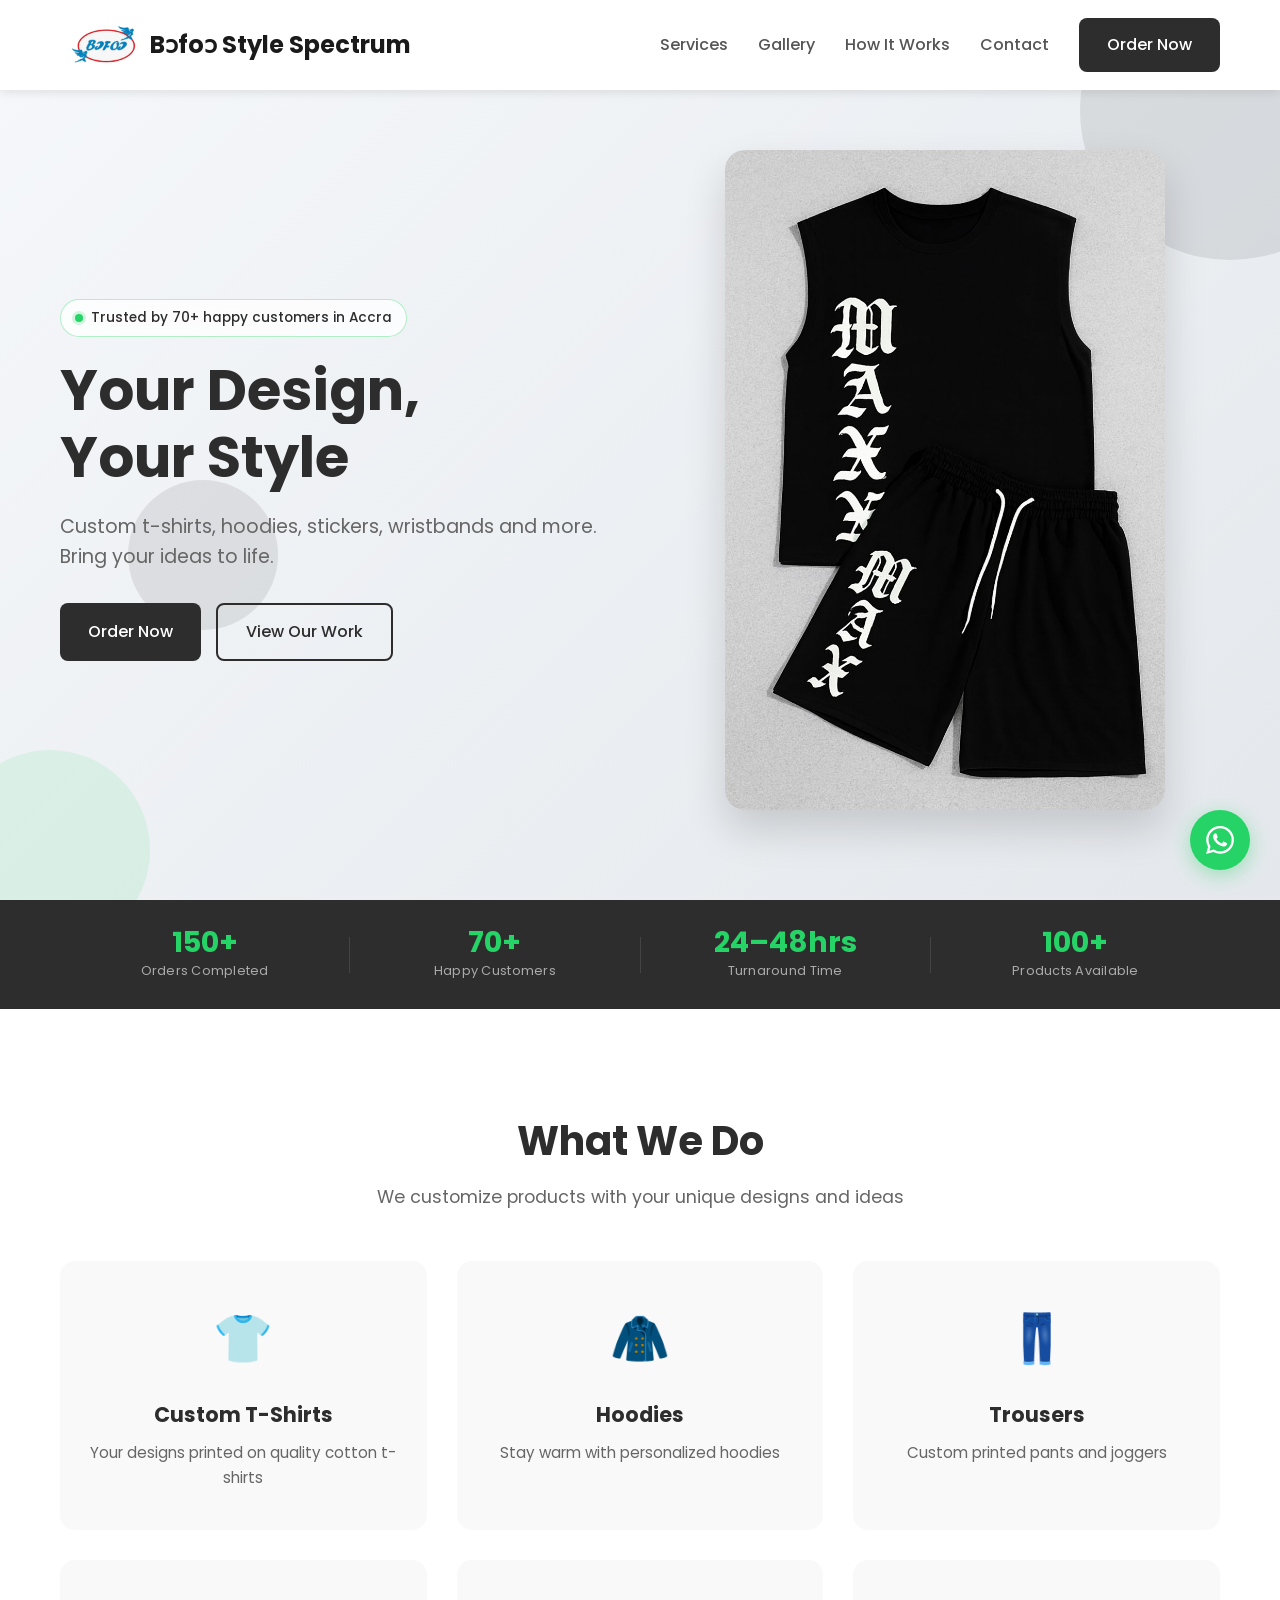
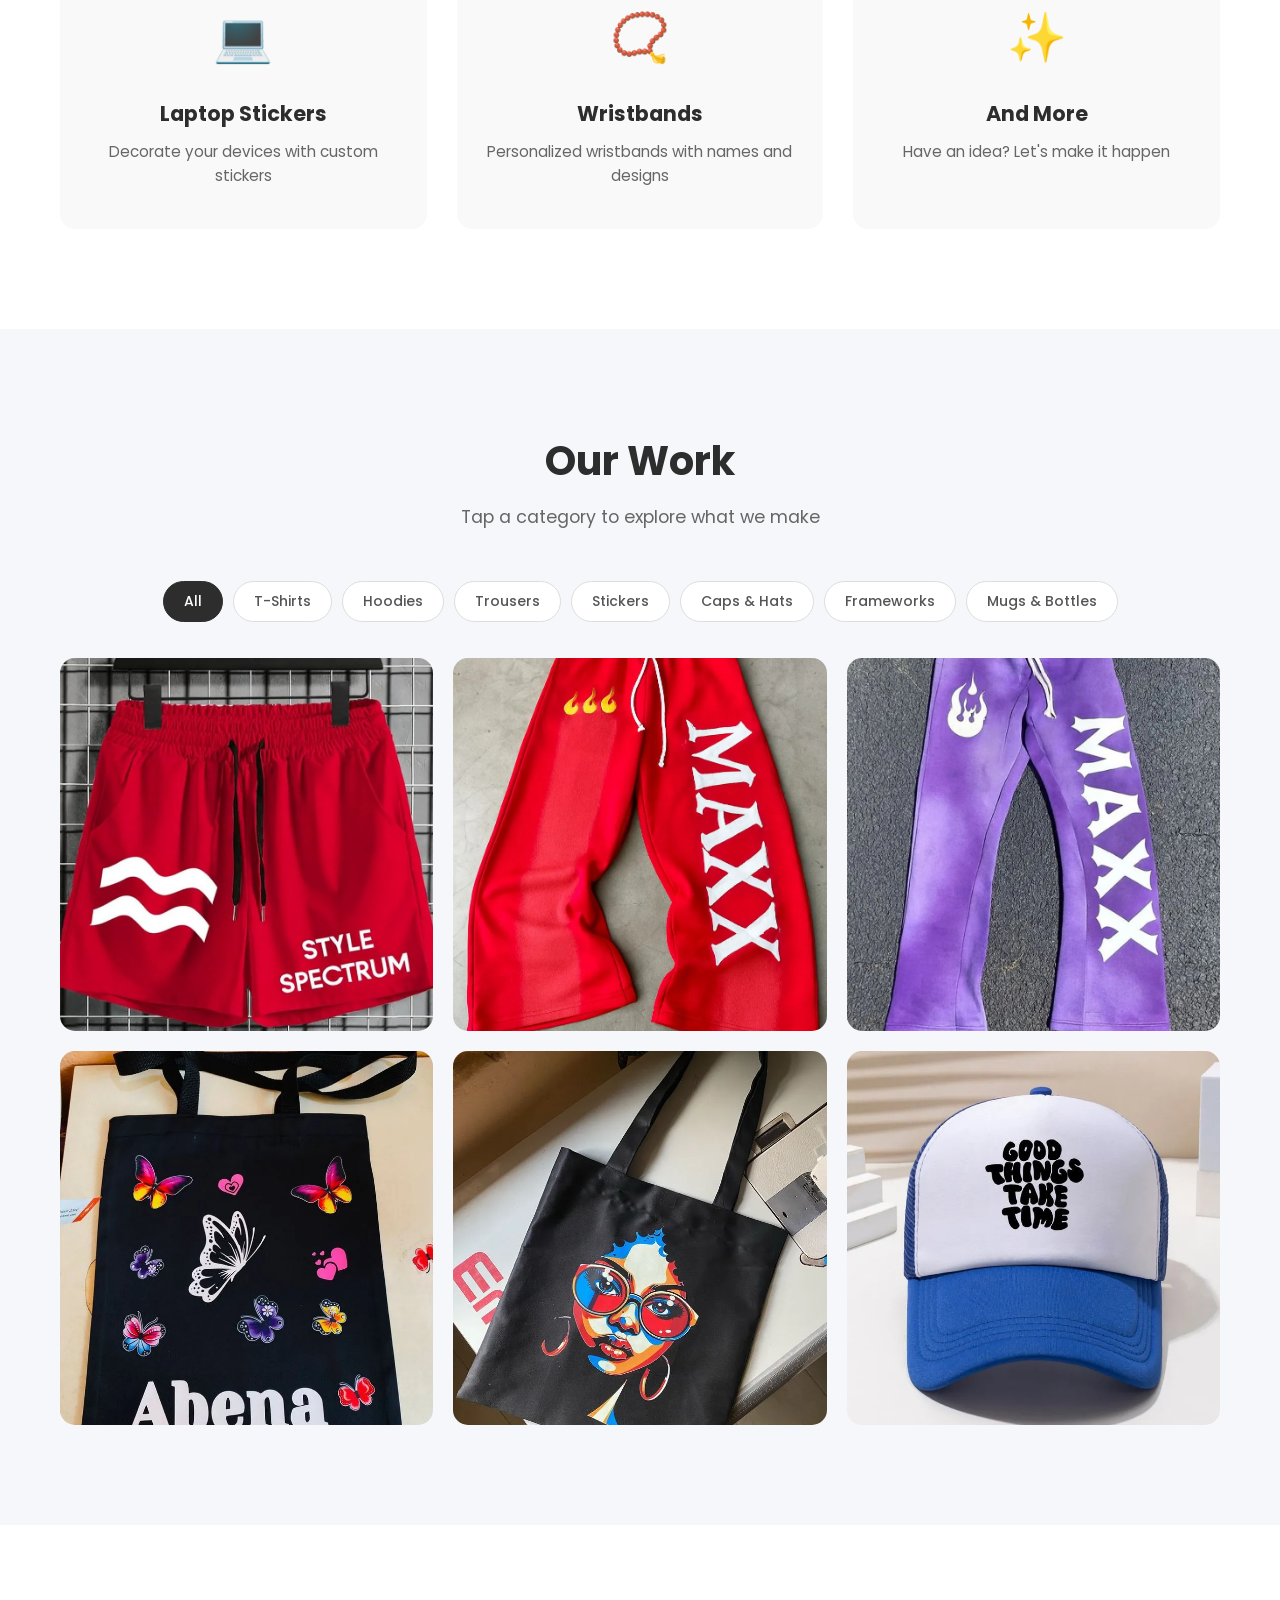
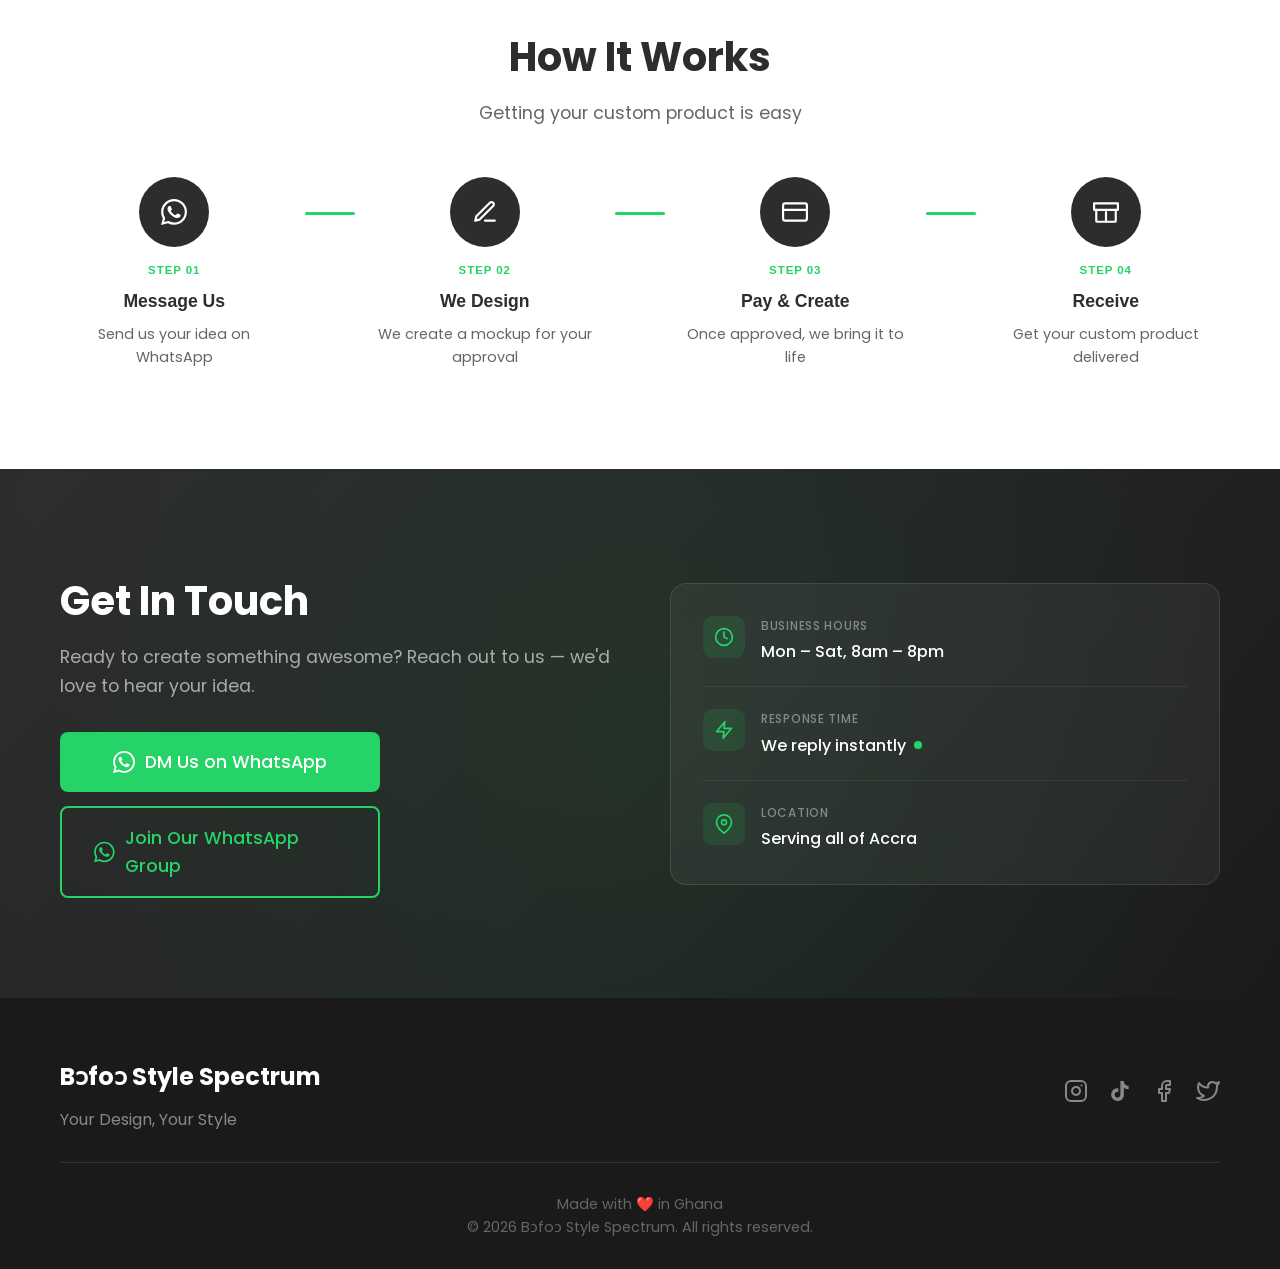
==== commit 52280b05: "Update: Improve hero section, redesign steps with icons and grid layout, restructure contact section" ====
--- a/index.html
+++ b/index.html
@@ -181,95 +181,6 @@
     </section>
 
     <!-- Gallery Section -->
-    <!-- <section class="gallery" id="gallery">
-        <div class="container">
-            <h2 class="section-title animate-on-scroll">Our Work</h2>
-            <p class="section-subtitle animate-on-scroll">Some of our recent custom creations</p>
-            
-            <div class="gallery-grid">
-                <div class="gallery-item animate-on-scroll" data-delay="0">
-                    <img src="images/work-1.webp" alt="Custom work sample" data-index="0">
-                    <div class="gallery-overlay">
-                        <span class="gallery-icon">
-                            <svg xmlns="http://www.w3.org/2000/svg" width="24" height="24" viewBox="0 0 24 24" fill="none" stroke="currentColor" stroke-width="2" stroke-linecap="round" stroke-linejoin="round">
-                                <circle cx="11" cy="11" r="8"></circle>
-                                <path d="m21 21-4.35-4.35"></path>
-                                <path d="M11 8v6"></path>
-                                <path d="M8 11h6"></path>
-                            </svg>
-                        </span>
-                    </div>
-                </div>
-                <div class="gallery-item animate-on-scroll" data-delay="100">
-                    <img src="images/work-2.webp" alt="Custom work sample" data-index="1">
-                    <div class="gallery-overlay">
-                        <span class="gallery-icon">
-                            <svg xmlns="http://www.w3.org/2000/svg" width="24" height="24" viewBox="0 0 24 24" fill="none" stroke="currentColor" stroke-width="2" stroke-linecap="round" stroke-linejoin="round">
-                                <circle cx="11" cy="11" r="8"></circle>
-                                <path d="m21 21-4.35-4.35"></path>
-                                <path d="M11 8v6"></path>
-                                <path d="M8 11h6"></path>
-                            </svg>
-                        </span>
-                    </div>
-                </div>
-                <div class="gallery-item animate-on-scroll" data-delay="200">
-                    <img src="images/work-3.webp" alt="Custom work sample" data-index="2">
-                    <div class="gallery-overlay">
-                        <span class="gallery-icon">
-                            <svg xmlns="http://www.w3.org/2000/svg" width="24" height="24" viewBox="0 0 24 24" fill="none" stroke="currentColor" stroke-width="2" stroke-linecap="round" stroke-linejoin="round">
-                                <circle cx="11" cy="11" r="8"></circle>
-                                <path d="m21 21-4.35-4.35"></path>
-                                <path d="M11 8v6"></path>
-                                <path d="M8 11h6"></path>
-                            </svg>
-                        </span>
-                    </div>
-                </div>
-                <div class="gallery-item animate-on-scroll" data-delay="300">
-                    <img src="images/work-4.webp" alt="Custom work sample" data-index="3">
-                    <div class="gallery-overlay">
-                        <span class="gallery-icon">
-                            <svg xmlns="http://www.w3.org/2000/svg" width="24" height="24" viewBox="0 0 24 24" fill="none" stroke="currentColor" stroke-width="2" stroke-linecap="round" stroke-linejoin="round">
-                                <circle cx="11" cy="11" r="8"></circle>
-                                <path d="m21 21-4.35-4.35"></path>
-                                <path d="M11 8v6"></path>
-                                <path d="M8 11h6"></path>
-                            </svg>
-                        </span>
-                    </div>
-                </div>
-                <div class="gallery-item animate-on-scroll" data-delay="400">
-                    <img src="images/work-5.webp" alt="Custom work sample" data-index="4">
-                    <div class="gallery-overlay">
-                        <span class="gallery-icon">
-                            <svg xmlns="http://www.w3.org/2000/svg" width="24" height="24" viewBox="0 0 24 24" fill="none" stroke="currentColor" stroke-width="2" stroke-linecap="round" stroke-linejoin="round">
-                                <circle cx="11" cy="11" r="8"></circle>
-                                <path d="m21 21-4.35-4.35"></path>
-                                <path d="M11 8v6"></path>
-                                <path d="M8 11h6"></path>
-                            </svg>
-                        </span>
-                    </div>
-                </div>
-                <div class="gallery-item animate-on-scroll" data-delay="500">
-                    <img src="images/work-6.webp" alt="Custom work sample" data-index="5">
-                    <div class="gallery-overlay">
-                        <span class="gallery-icon">
-                            <svg xmlns="http://www.w3.org/2000/svg" width="24" height="24" viewBox="0 0 24 24" fill="none" stroke="currentColor" stroke-width="2" stroke-linecap="round" stroke-linejoin="round">
-                                <circle cx="11" cy="11" r="8"></circle>
-                                <path d="m21 21-4.35-4.35"></path>
-                                <path d="M11 8v6"></path>
-                                <path d="M8 11h6"></path>
-                            </svg>
-                        </span>
-                    </div>
-                </div>
-            </div>
-        </div>
-    </section> -->
-
-    <!-- Gallery Section -->
     <section class="gallery" id="gallery">
         <div class="container">
             <h2 class="section-title animate-on-scroll">Our Work</h2>
@@ -396,25 +307,55 @@
             
             <div class="steps">
                 <div class="step animate-on-scroll" data-delay="0">
-                    <div class="step-number">1</div>
+                    <div class="step-number">
+                        <svg xmlns="http://www.w3.org/2000/svg" width="26" height="26" viewBox="0 0 24 24" fill="currentColor">
+                            <path d="M17.472 14.382c-.297-.149-1.758-.867-2.03-.967-.273-.099-.471-.148-.67.15-.197.297-.767.966-.94 1.164-.173.199-.347.223-.644.075-.297-.15-1.255-.463-2.39-1.475-.883-.788-1.48-1.761-1.653-2.059-.173-.297-.018-.458.13-.606.134-.133.298-.347.446-.52.149-.174.198-.298.298-.497.099-.198.05-.371-.025-.52-.075-.149-.669-1.612-.916-2.207-.242-.579-.487-.5-.669-.51-.173-.008-.371-.01-.57-.01-.198 0-.52.074-.792.372-.272.297-1.04 1.016-1.04 2.479 0 1.462 1.065 2.875 1.213 3.074.149.198 2.096 3.2 5.077 4.487.709.306 1.262.489 1.694.625.712.227 1.36.195 1.871.118.571-.085 1.758-.719 2.006-1.413.248-.694.248-1.289.173-1.413-.074-.124-.272-.198-.57-.347m-5.421 7.403h-.004a9.87 9.87 0 01-5.031-1.378l-.361-.214-3.741.982.998-3.648-.235-.374a9.86 9.86 0 01-1.51-5.26c.001-5.45 4.436-9.884 9.888-9.884 2.64 0 5.122 1.03 6.988 2.898a9.825 9.825 0 012.893 6.994c-.003 5.45-4.437 9.884-9.885 9.884m8.413-18.297A11.815 11.815 0 0012.05 0C5.495 0 .16 5.335.157 11.892c0 2.096.547 4.142 1.588 5.945L.057 24l6.305-1.654a11.882 11.882 0 005.683 1.448h.005c6.554 0 11.89-5.335 11.893-11.893a11.821 11.821 0 00-3.48-8.413z"/>
+                        </svg>
+                    </div>
+                    <span class="step-count">Step 01</span>
                     <h3>Message Us</h3>
                     <p>Send us your idea on WhatsApp</p>
                 </div>
+
                 <div class="step-line animate-on-scroll" data-delay="100"></div>
+
                 <div class="step animate-on-scroll" data-delay="200">
-                    <div class="step-number">2</div>
+                    <div class="step-number">
+                        <svg xmlns="http://www.w3.org/2000/svg" width="26" height="26" viewBox="0 0 24 24" fill="none" stroke="currentColor" stroke-width="2" stroke-linecap="round" stroke-linejoin="round">
+                            <path d="M12 20h9"></path>
+                            <path d="M16.5 3.5a2.121 2.121 0 0 1 3 3L7 19l-4 1 1-4L16.5 3.5z"></path>
+                        </svg>
+                    </div>
+                    <span class="step-count">Step 02</span>
                     <h3>We Design</h3>
                     <p>We create a mockup for your approval</p>
                 </div>
+
                 <div class="step-line animate-on-scroll" data-delay="300"></div>
+
                 <div class="step animate-on-scroll" data-delay="400">
-                    <div class="step-number">3</div>
+                    <div class="step-number">
+                        <svg xmlns="http://www.w3.org/2000/svg" width="26" height="26" viewBox="0 0 24 24" fill="none" stroke="currentColor" stroke-width="2" stroke-linecap="round" stroke-linejoin="round">
+                            <rect x="1" y="4" width="22" height="16" rx="2" ry="2"></rect>
+                            <line x1="1" y1="10" x2="23" y2="10"></line>
+                        </svg>
+                    </div>
+                    <span class="step-count">Step 03</span>
                     <h3>Pay & Create</h3>
                     <p>Once approved, we bring it to life</p>
                 </div>
+
                 <div class="step-line animate-on-scroll" data-delay="500"></div>
+
                 <div class="step animate-on-scroll" data-delay="600">
-                    <div class="step-number">4</div>
+                    <div class="step-number">
+                        <svg xmlns="http://www.w3.org/2000/svg" width="26" height="26" viewBox="0 0 24 24" fill="none" stroke="currentColor" stroke-width="2" stroke-linecap="round" stroke-linejoin="round">
+                            <path d="M21 10V20a1 1 0 0 1-1 1H4a1 1 0 0 1-1-1V10"></path>
+                            <path d="M23 4H1v6h22V4z"></path>
+                            <line x1="12" y1="12" x2="12" y2="21"></line>
+                        </svg>
+                    </div>
+                    <span class="step-count">Step 04</span>
                     <h3>Receive</h3>
                     <p>Get your custom product delivered</p>
                 </div>
@@ -425,26 +366,77 @@
     <!-- Contact Section -->
     <section class="contact" id="contact">
         <div class="container">
-            <h2 class="section-title animate-on-scroll">Get In Touch</h2>
-            <p class="section-subtitle animate-on-scroll">Ready to create something awesome? Reach out to us</p>
-            
-            <div class="contact-buttons animate-on-scroll">
-                <a href="https://wa.me/+233503122296" class="btn btn-whatsapp" target="_blank">
-                    <svg xmlns="http://www.w3.org/2000/svg" width="24" height="24" viewBox="0 0 24 24" fill="currentColor">
-                        <path d="M17.472 14.382c-.297-.149-1.758-.867-2.03-.967-.273-.099-.471-.148-.67.15-.197.297-.767.966-.94 1.164-.173.199-.347.223-.644.075-.297-.15-1.255-.463-2.39-1.475-.883-.788-1.48-1.761-1.653-2.059-.173-.297-.018-.458.13-.606.134-.133.298-.347.446-.52.149-.174.198-.298.298-.497.099-.198.05-.371-.025-.52-.075-.149-.669-1.612-.916-2.207-.242-.579-.487-.5-.669-.51-.173-.008-.371-.01-.57-.01-.198 0-.52.074-.792.372-.272.297-1.04 1.016-1.04 2.479 0 1.462 1.065 2.875 1.213 3.074.149.198 2.096 3.2 5.077 4.487.709.306 1.262.489 1.694.625.712.227 1.36.195 1.871.118.571-.085 1.758-.719 2.006-1.413.248-.694.248-1.289.173-1.413-.074-.124-.272-.198-.57-.347m-5.421 7.403h-.004a9.87 9.87 0 01-5.031-1.378l-.361-.214-3.741.982.998-3.648-.235-.374a9.86 9.86 0 01-1.51-5.26c.001-5.45 4.436-9.884 9.888-9.884 2.64 0 5.122 1.03 6.988 2.898a9.825 9.825 0 012.893 6.994c-.003 5.45-4.437 9.884-9.885 9.884m8.413-18.297A11.815 11.815 0 0012.05 0C5.495 0 .16 5.335.157 11.892c0 2.096.547 4.142 1.588 5.945L.057 24l6.305-1.654a11.882 11.882 0 005.683 1.448h.005c6.554 0 11.89-5.335 11.893-11.893a11.821 11.821 0 00-3.48-8.413z"/>
-                    </svg>
-                    DM Us on WhatsApp
-                </a>
-                <a href="https://chat.whatsapp.com/DIZfOrVpwGT8vySYccaoVm?mode=gi_t" class="btn btn-whatsapp-outline" target="_blank">
-                    <svg xmlns="http://www.w3.org/2000/svg" width="24" height="24" viewBox="0 0 24 24" fill="currentColor">
-                        <path d="M17.472 14.382c-.297-.149-1.758-.867-2.03-.967-.273-.099-.471-.148-.67.15-.197.297-.767.966-.94 1.164-.173.199-.347.223-.644.075-.297-.15-1.255-.463-2.39-1.475-.883-.788-1.48-1.761-1.653-2.059-.173-.297-.018-.458.13-.606.134-.133.298-.347.446-.52.149-.174.198-.298.298-.497.099-.198.05-.371-.025-.52-.075-.149-.669-1.612-.916-2.207-.242-.579-.487-.5-.669-.51-.173-.008-.371-.01-.57-.01-.198 0-.52.074-.792.372-.272.297-1.04 1.016-1.04 2.479 0 1.462 1.065 2.875 1.213 3.074.149.198 2.096 3.2 5.077 4.487.709.306 1.262.489 1.694.625.712.227 1.36.195 1.871.118.571-.085 1.758-.719 2.006-1.413.248-.694.248-1.289.173-1.413-.074-.124-.272-.198-.57-.347m-5.421 7.403h-.004a9.87 9.87 0 01-5.031-1.378l-.361-.214-3.741.982.998-3.648-.235-.374a9.86 9.86 0 01-1.51-5.26c.001-5.45 4.436-9.884 9.888-9.884 2.64 0 5.122 1.03 6.988 2.898a9.825 9.825 0 012.893 6.994c-.003 5.45-4.437 9.884-9.885 9.884m8.413-18.297A11.815 11.815 0 0012.05 0C5.495 0 .16 5.335.157 11.892c0 2.096.547 4.142 1.588 5.945L.057 24l6.305-1.654a11.882 11.882 0 005.683 1.448h.005c6.554 0 11.89-5.335 11.893-11.893a11.821 11.821 0 00-3.48-8.413z"/>
-                    </svg>
-                    Join Our WhatsApp Group
-                </a>
-            </div>
-            
-            <div class="location animate-on-scroll">
-                <p>📍 Serving The Whole Of Accra</p>
+            <div class="contact-layout">
+
+                <!-- Left: CTA -->
+                <div class="contact-left animate-on-scroll">
+                    <h2 class="section-title" style="text-align:left;">Get In Touch</h2>
+                    <p class="section-subtitle" style="text-align:left; margin-bottom:32px;">
+                        Ready to create something awesome? Reach out to us — we'd love to hear your idea.
+                    </p>
+                    <div class="contact-buttons">
+                        <a href="https://wa.me/+233503122296" class="btn btn-whatsapp" target="_blank">
+                            <svg xmlns="http://www.w3.org/2000/svg" width="22" height="22" viewBox="0 0 24 24" fill="currentColor">
+                                <path d="M17.472 14.382c-.297-.149-1.758-.867-2.03-.967-.273-.099-.471-.148-.67.15-.197.297-.767.966-.94 1.164-.173.199-.347.223-.644.075-.297-.15-1.255-.463-2.39-1.475-.883-.788-1.48-1.761-1.653-2.059-.173-.297-.018-.458.13-.606.134-.133.298-.347.446-.52.149-.174.198-.298.298-.497.099-.198.05-.371-.025-.52-.075-.149-.669-1.612-.916-2.207-.242-.579-.487-.5-.669-.51-.173-.008-.371-.01-.57-.01-.198 0-.52.074-.792.372-.272.297-1.04 1.016-1.04 2.479 0 1.462 1.065 2.875 1.213 3.074.149.198 2.096 3.2 5.077 4.487.709.306 1.262.489 1.694.625.712.227 1.36.195 1.871.118.571-.085 1.758-.719 2.006-1.413.248-.694.248-1.289.173-1.413-.074-.124-.272-.198-.57-.347m-5.421 7.403h-.004a9.87 9.87 0 01-5.031-1.378l-.361-.214-3.741.982.998-3.648-.235-.374a9.86 9.86 0 01-1.51-5.26c.001-5.45 4.436-9.884 9.888-9.884 2.64 0 5.122 1.03 6.988 2.898a9.825 9.825 0 012.893 6.994c-.003 5.45-4.437 9.884-9.885 9.884m8.413-18.297A11.815 11.815 0 0012.05 0C5.495 0 .16 5.335.157 11.892c0 2.096.547 4.142 1.588 5.945L.057 24l6.305-1.654a11.882 11.882 0 005.683 1.448h.005c6.554 0 11.89-5.335 11.893-11.893a11.821 11.821 0 00-3.48-8.413z"/>
+                            </svg>
+                            DM Us on WhatsApp
+                        </a>
+                        <a href="https://chat.whatsapp.com/DIZfOrVpwGT8vySYccaoVm?mode=gi_t" class="btn btn-whatsapp-outline" target="_blank">
+                            <svg xmlns="http://www.w3.org/2000/svg" width="22" height="22" viewBox="0 0 24 24" fill="currentColor">
+                                <path d="M17.472 14.382c-.297-.149-1.758-.867-2.03-.967-.273-.099-.471-.148-.67.15-.197.297-.767.966-.94 1.164-.173.199-.347.223-.644.075-.297-.15-1.255-.463-2.39-1.475-.883-.788-1.48-1.761-1.653-2.059-.173-.297-.018-.458.13-.606.134-.133.298-.347.446-.52.149-.174.198-.298.298-.497.099-.198.05-.371-.025-.52-.075-.149-.669-1.612-.916-2.207-.242-.579-.487-.5-.669-.51-.173-.008-.371-.01-.57-.01-.198 0-.52.074-.792.372-.272.297-1.04 1.016-1.04 2.479 0 1.462 1.065 2.875 1.213 3.074.149.198 2.096 3.2 5.077 4.487.709.306 1.262.489 1.694.625.712.227 1.36.195 1.871.118.571-.085 1.758-.719 2.006-1.413.248-.694.248-1.289.173-1.413-.074-.124-.272-.198-.57-.347m-5.421 7.403h-.004a9.87 9.87 0 01-5.031-1.378l-.361-.214-3.741.982.998-3.648-.235-.374a9.86 9.86 0 01-1.51-5.26c.001-5.45 4.436-9.884 9.888-9.884 2.64 0 5.122 1.03 6.988 2.898a9.825 9.825 0 012.893 6.994c-.003 5.45-4.437 9.884-9.885 9.884m8.413-18.297A11.815 11.815 0 0012.05 0C5.495 0 .16 5.335.157 11.892c0 2.096.547 4.142 1.588 5.945L.057 24l6.305-1.654a11.882 11.882 0 005.683 1.448h.005c6.554 0 11.89-5.335 11.893-11.893a11.821 11.821 0 00-3.48-8.413z"/>
+                            </svg>
+                            Join Our WhatsApp Group
+                        </a>
+                    </div>
+                </div>
+
+                <!-- Right: Business Info -->
+                <div class="contact-info animate-on-scroll" data-delay="150">
+                    <div class="contact-info-card">
+                        <div class="contact-info-item">
+                            <div class="contact-info-icon">
+                                <svg xmlns="http://www.w3.org/2000/svg" width="20" height="20" viewBox="0 0 24 24" fill="none" stroke="currentColor" stroke-width="2" stroke-linecap="round" stroke-linejoin="round">
+                                    <circle cx="12" cy="12" r="10"></circle>
+                                    <polyline points="12 6 12 12 16 14"></polyline>
+                                </svg>
+                            </div>
+                            <div>
+                                <p class="contact-info-label">Business Hours</p>
+                                <p class="contact-info-value">Mon – Sat, 8am – 8pm</p>
+                            </div>
+                        </div>
+
+                        <div class="contact-info-divider"></div>
+
+                        <div class="contact-info-item">
+                            <div class="contact-info-icon">
+                                <svg xmlns="http://www.w3.org/2000/svg" width="20" height="20" viewBox="0 0 24 24" fill="none" stroke="currentColor" stroke-width="2" stroke-linecap="round" stroke-linejoin="round">
+                                    <polygon points="13 2 3 14 12 14 11 22 21 10 12 10 13 2"></polygon>
+                                </svg>
+                            </div>
+                            <div>
+                                <p class="contact-info-label">Response Time</p>
+                                <p class="contact-info-value">We reply instantly <span class="contact-live-dot"></span></p>
+                            </div>
+                        </div>
+
+                        <div class="contact-info-divider"></div>
+
+                        <div class="contact-info-item">
+                            <div class="contact-info-icon">
+                                <svg xmlns="http://www.w3.org/2000/svg" width="20" height="20" viewBox="0 0 24 24" fill="none" stroke="currentColor" stroke-width="2" stroke-linecap="round" stroke-linejoin="round">
+                                    <path d="M21 10c0 7-9 13-9 13s-9-6-9-13a9 9 0 0 1 18 0z"></path>
+                                    <circle cx="12" cy="10" r="3"></circle>
+                                </svg>
+                            </div>
+                            <div>
+                                <p class="contact-info-label">Location</p>
+                                <p class="contact-info-value">Serving all of Accra</p>
+                            </div>
+                        </div>
+                    </div>
+                </div>
+
             </div>
         </div>
     </section>
--- a/css/styles.css
+++ b/css/styles.css
@@ -354,7 +354,7 @@
 /* Hero Section */
 /* ==================== */
 .hero {
-    height: calc(100vh - 60px);
+    min-height: calc(100dvh - 60px);
     background: linear-gradient(135deg, #f5f7fa 0%, #e4e8ec 100%);
     position: relative;
     overflow: hidden;
@@ -815,6 +815,7 @@
         gap: 12px;
     }
 }
+
 /* ==================== */
 /* How It Works Section */
 /* ==================== */
@@ -824,30 +825,26 @@
 }
 
 .steps {
-    display: flex;
-    justify-content: center;
-    align-items: flex-start;
-    gap: 20px;
-    flex-wrap: wrap;
+    display: grid;
+    grid-template-columns: 1fr auto 1fr auto 1fr auto 1fr;
+    align-items: start;
+    gap: 0 16px;
 }
 
 .step {
     text-align: center;
-    max-width: 200px;
 }
 
 .step-number {
-    width: 60px;
-    height: 60px;
+    width: 70px;
+    height: 70px;
     background-color: #2d2d2d;
     color: #fff;
     border-radius: 50%;
     display: flex;
     align-items: center;
     justify-content: center;
-    font-size: 1.5rem;
-    font-weight: 700;
-    margin: 0 auto 20px;
+    margin: 0 auto 14px;
     transition: transform 0.3s ease, background-color 0.3s ease;
 }
 
@@ -856,24 +853,38 @@
     background-color: #25D366;
 }
 
+.step-count {
+    display: block;
+    font-size: 0.72rem;
+    font-weight: 600;
+    color: #25D366;
+    letter-spacing: 0.08em;
+    text-transform: uppercase;
+    margin-bottom: 8px;
+}
+
 .step h3 {
-    font-size: 1.2rem;
-    margin-bottom: 10px;
+    font-size: 1.1rem;
+    font-weight: 600;
+    margin-bottom: 8px;
     color: #2d2d2d;
 }
 
 .step p {
     color: #666;
-    font-size: 0.95rem;
+    font-size: 0.9rem;
+    line-height: 1.6;
 }
 
 .step-line {
     width: 50px;
     height: 3px;
-    background-color: #ddd;
-    margin-top: 30px;
+    background-color: #e8e8e8;
+    margin-top: 35px;
+    border-radius: 2px;
     position: relative;
     overflow: hidden;
+    align-self: start;
 }
 
 .step-line::after {
@@ -892,8 +903,27 @@
     transform: translateX(0);
 }
 
-/* ==================== */
-/* Contact Section */
+/* Responsive */
+@media (max-width: 992px) {
+    .steps {
+        grid-template-columns: 1fr 1fr;
+        gap: 40px 24px;
+    }
+
+    .step-line {
+        display: none;
+    }
+}
+
+@media (max-width: 480px) {
+    .steps {
+        grid-template-columns: 1fr;
+        gap: 32px;
+    }
+}
+
+/* ==================== */
+/* Contact Section      */
 /* ==================== */
 .contact {
     padding: 100px 0;
@@ -910,14 +940,8 @@
     left: -50%;
     width: 200%;
     height: 200%;
-    background: radial-gradient(circle, rgba(37, 211, 102, 0.1) 0%, transparent 50%);
+    background: radial-gradient(circle, rgba(37, 211, 102, 0.08) 0%, transparent 50%);
     animation: rotate 30s linear infinite;
-}
-
-@keyframes rotate {
-    to {
-        transform: rotate(360deg);
-    }
 }
 
 .contact .container {
@@ -925,36 +949,125 @@
     z-index: 1;
 }
 
-.contact .section-title {
+/* Two-column layout */
+.contact-layout {
+    display: grid;
+    grid-template-columns: 1fr 1fr;
+    gap: 60px;
+    align-items: center;
+}
+
+/* Left column */
+.contact-left .section-title {
     color: #fff;
 }
 
-.contact .section-subtitle {
+.contact-left .section-subtitle {
     color: #aaa;
 }
 
 .contact-buttons {
     display: flex;
+    flex-direction: column;
+    gap: 14px;
+    max-width: 320px;
+}
+
+/* Right column — info card */
+.contact-info-card {
+    background: rgba(255, 255, 255, 0.05);
+    border: 1px solid rgba(255, 255, 255, 0.1);
+    border-radius: 16px;
+    padding: 32px;
+    backdrop-filter: blur(8px);
+    -webkit-backdrop-filter: blur(8px);
+}
+
+.contact-info-item {
+    display: flex;
+    align-items: flex-start;
+    gap: 16px;
+}
+
+.contact-info-icon {
+    width: 42px;
+    height: 42px;
+    background: rgba(37, 211, 102, 0.12);
+    border-radius: 10px;
+    display: flex;
+    align-items: center;
     justify-content: center;
-    gap: 20px;
-    flex-wrap: wrap;
-    margin-bottom: 40px;
-}
-
-.location {
-    text-align: center;
-}
-
-.location p {
-    font-size: 1.1rem;
-    color: #aaa;
-    transition: color 0.3s ease;
-}
-
-.location p:hover {
+    color: #25D366;
+    flex-shrink: 0;
+}
+
+.contact-info-label {
+    font-size: 0.75rem;
+    color: #888;
+    font-weight: 500;
+    text-transform: uppercase;
+    letter-spacing: 0.06em;
+    margin: 0 0 4px;
+}
+
+.contact-info-value {
+    font-size: 1rem;
     color: #fff;
-}
-
+    font-weight: 500;
+    margin: 0;
+    display: flex;
+    align-items: center;
+    gap: 8px;
+}
+
+.contact-info-divider {
+    height: 1px;
+    background: rgba(255, 255, 255, 0.07);
+    margin: 22px 0;
+}
+
+/* Live pulse dot next to "instantly" */
+.contact-live-dot {
+    display: inline-block;
+    width: 8px;
+    height: 8px;
+    background: #25D366;
+    border-radius: 50%;
+    animation: pulse-dot 2s ease infinite;
+    flex-shrink: 0;
+}
+
+/* Responsive */
+@media (max-width: 900px) {
+    .contact-layout {
+        grid-template-columns: 1fr;
+        gap: 40px;
+    }
+
+    .contact-left .section-title,
+    .contact-left .section-subtitle {
+        text-align: center !important;
+    }
+
+    .contact-buttons {
+        max-width: 100%;
+        flex-direction: row;
+        flex-wrap: wrap;
+        justify-content: center;
+    }
+}
+
+@media (max-width: 600px) {
+    .contact-buttons {
+        flex-direction: column;
+        align-items: stretch;
+    }
+
+    .btn-whatsapp,
+    .btn-whatsapp-outline {
+        width: 100%;
+    }
+}
 /* ==================== */
 /* Footer */
 /* ==================== */
@@ -1161,6 +1274,14 @@
 }
 
 @media (max-width: 480px) {
+    .hero {
+        padding-block: 2rem;
+    }
+
+    .hero .container {
+        gap: 1rem;
+    }
+    
     .gallery-grid {
         grid-template-columns: 1fr;
     }
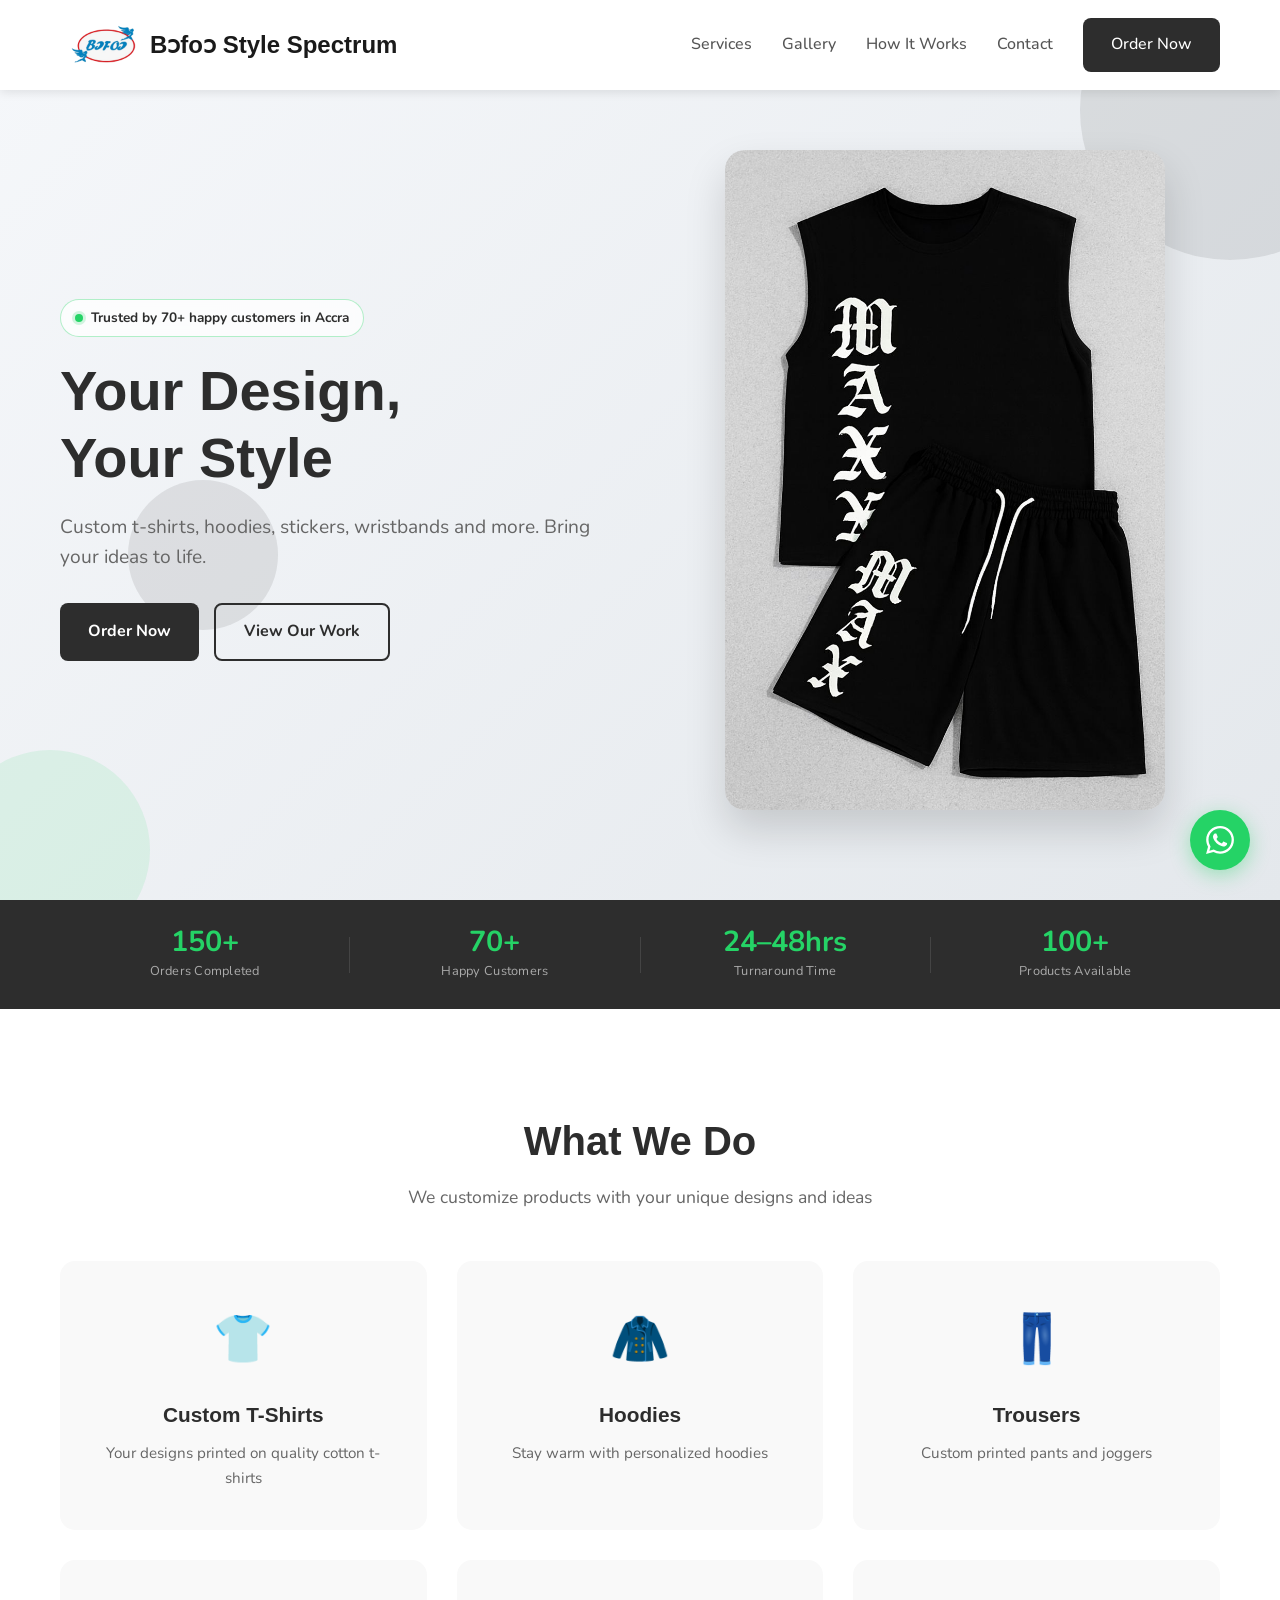
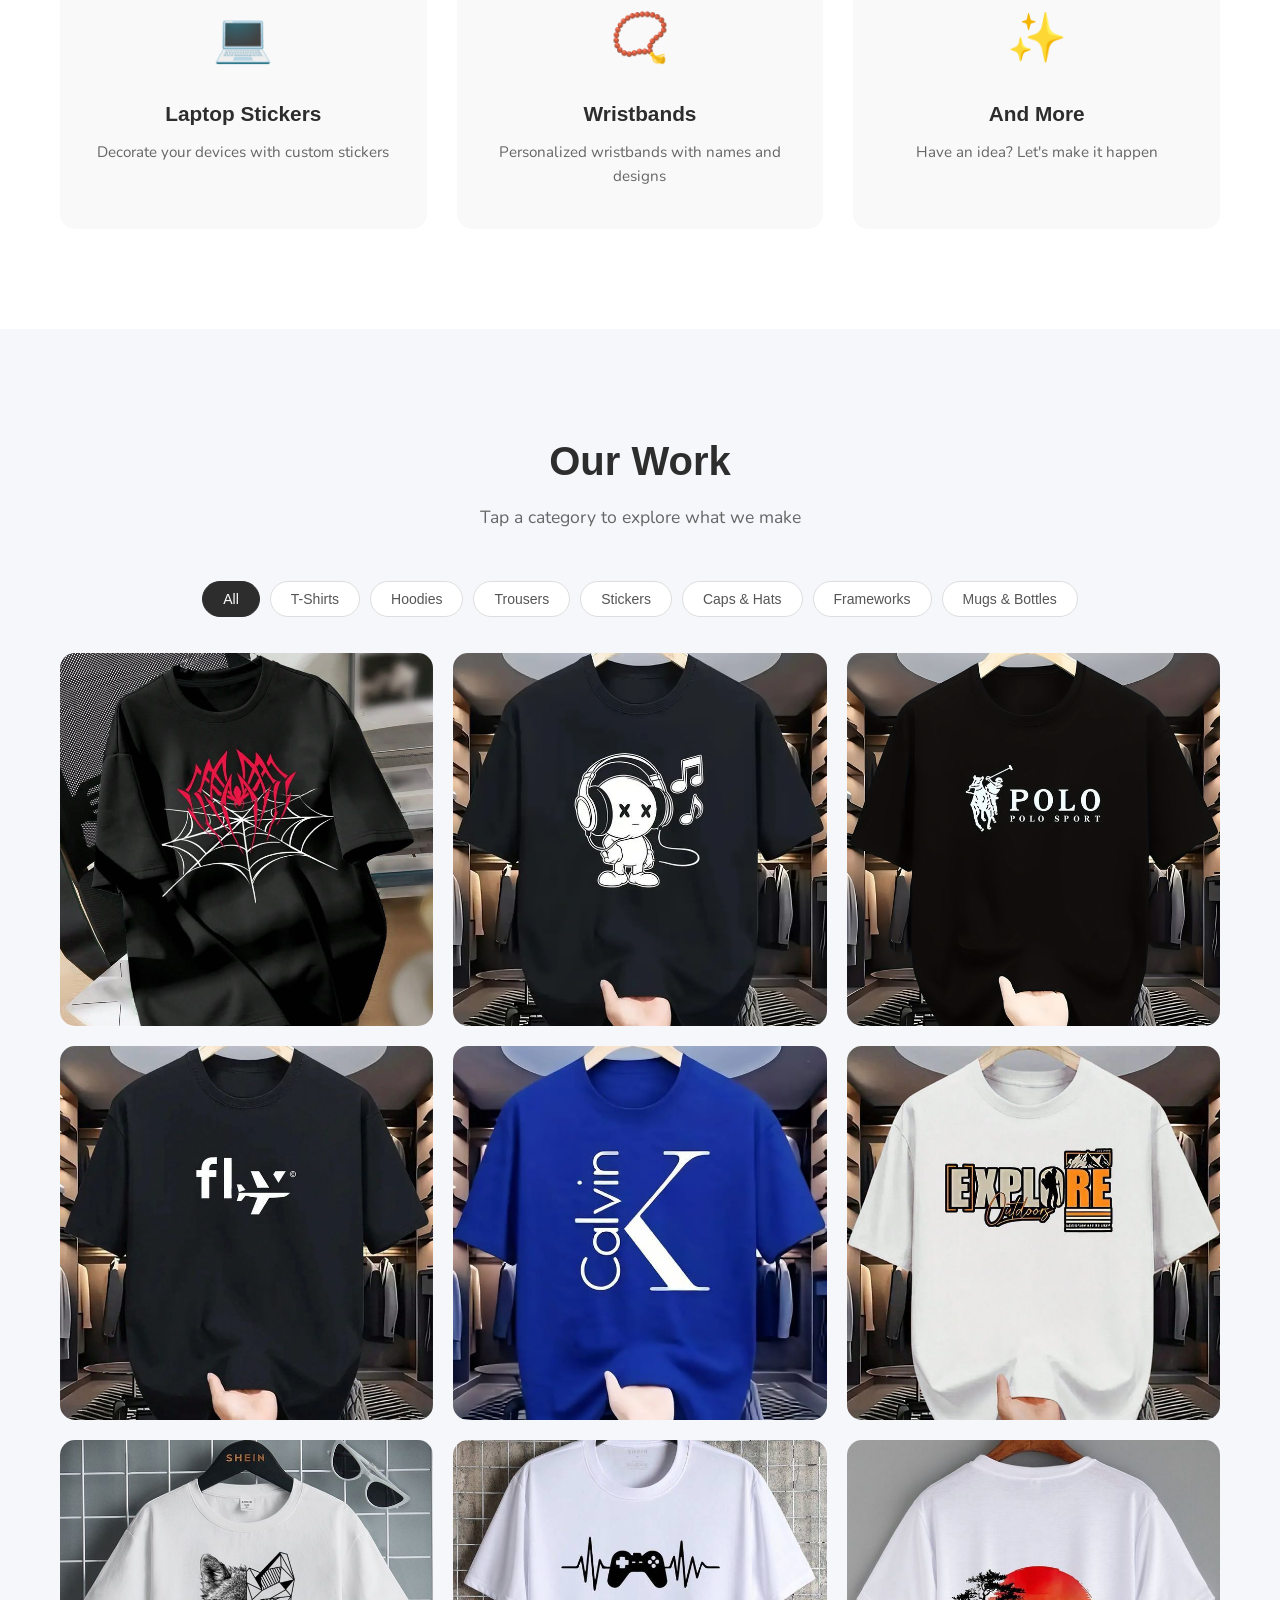
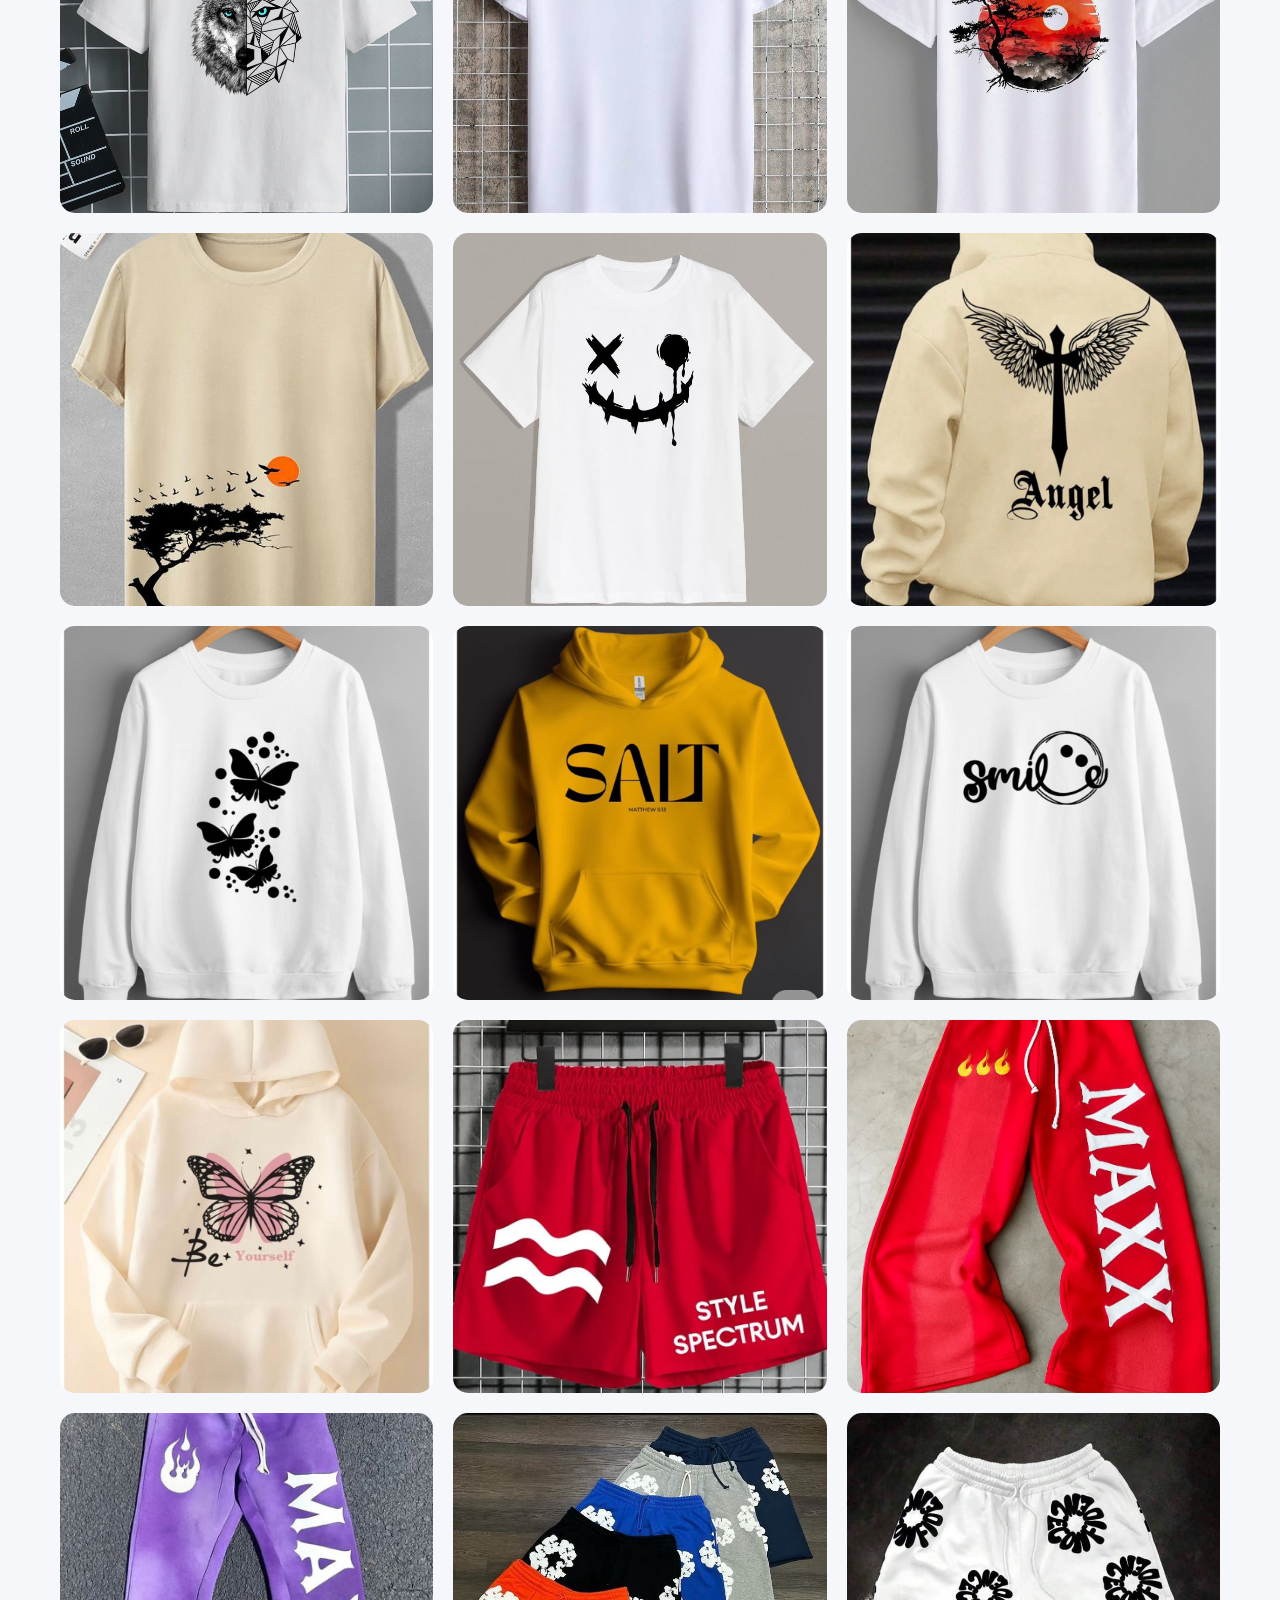
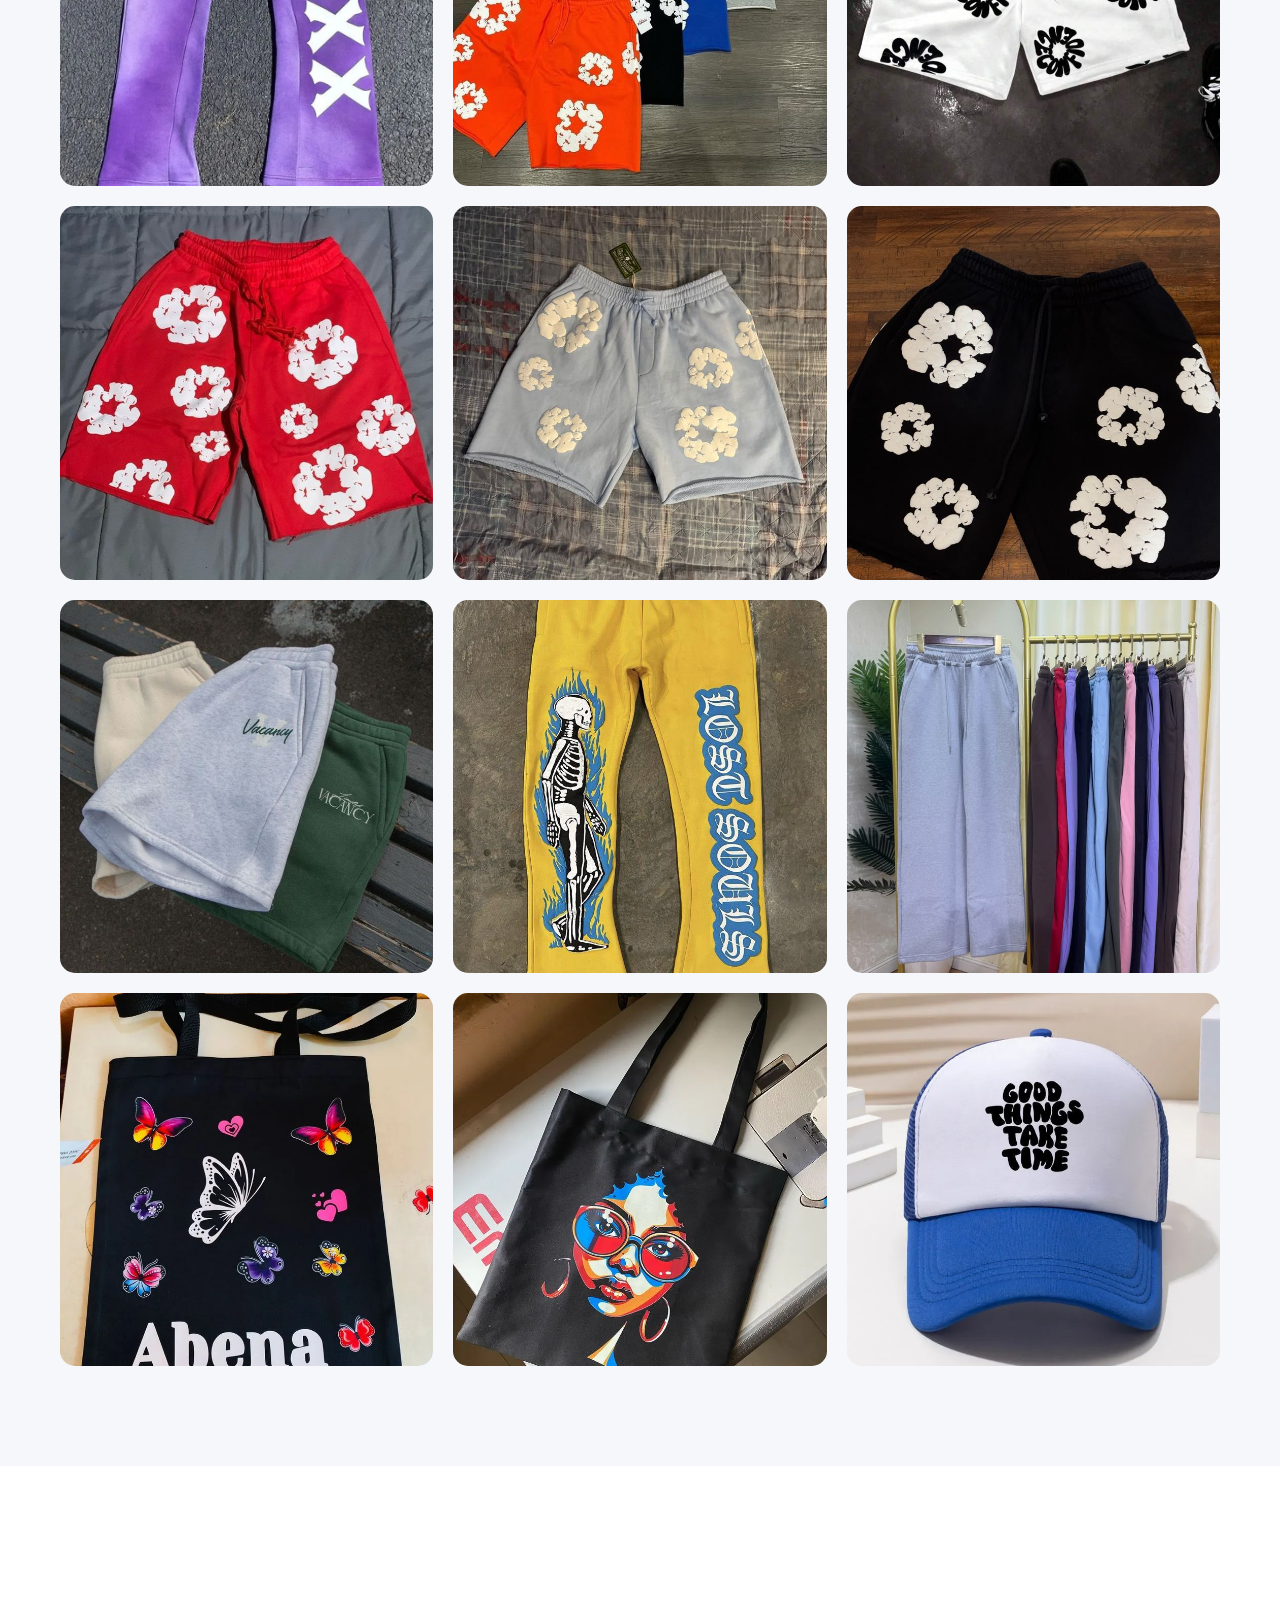
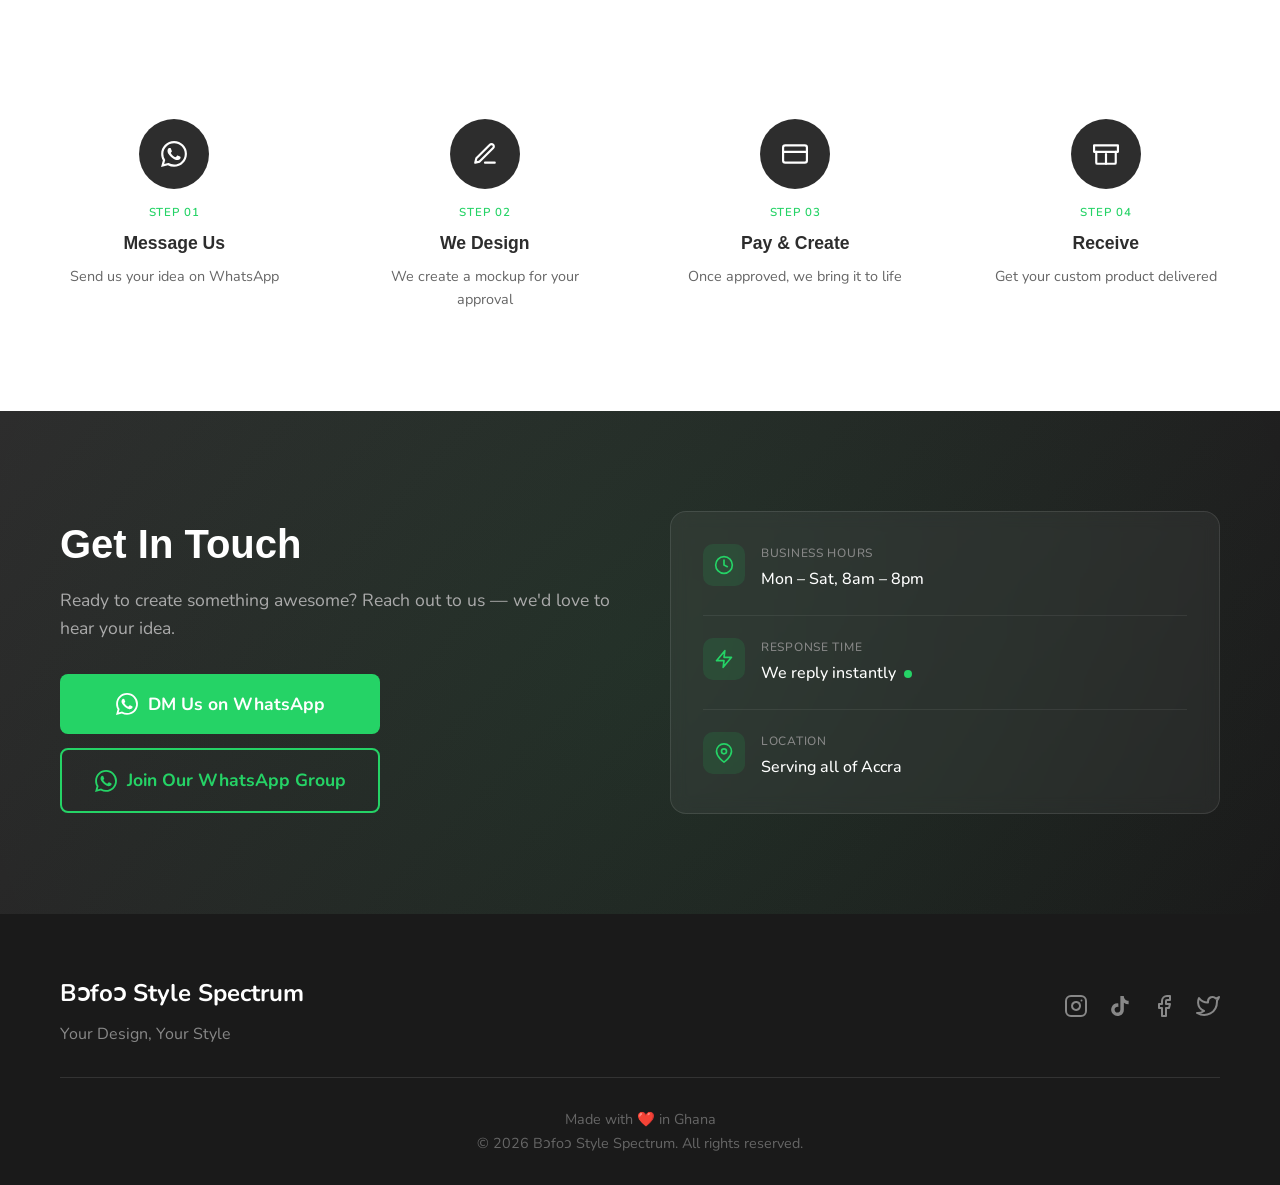
==== commit 596d13ab: "feat: add more images to the gallery" ====
--- a/index.html
+++ b/index.html
@@ -35,7 +35,7 @@
     <!-- Google Fonts -->
     <link rel="preconnect" href="https://fonts.googleapis.com">
     <link rel="preconnect" href="https://fonts.gstatic.com" crossorigin>
-    <link href="https://fonts.googleapis.com/css2?family=Poppins:wght@400;500;600;700&display=swap" rel="stylesheet">
+    <link href="https://fonts.googleapis.com/css2?family=Google+Sans+Flex:opsz,wght@6..144,1..1000&family=Nunito:ital,wght@0,200..1000;1,200..1000&display=swap" rel="stylesheet">
 </head>
 <body>
     <!-- Header -->
@@ -208,30 +208,129 @@
             -->
             <div class="gallery-grid" id="galleryGrid">
                 <div class="gallery-item" data-category="t-shirts">
+                    <img src="images/shirt-1.jpeg" alt="Custom T-Shirt">
+                    <div class="gallery-overlay">
+                        <span class="gallery-cat-label">T-Shirt</span>
+                    </div>
+                </div>
+
+                <div class="gallery-item" data-category="t-shirts">
+                    <img src="images/shirt-2.jpeg" alt="Custom T-Shirt">
+                    <div class="gallery-overlay">
+                        <span class="gallery-cat-label">T-Shirt</span>
+                    </div>
+                </div>
+
+                <div class="gallery-item" data-category="t-shirts">
+                    <img src="images/shirt-3.jpeg" alt="Custom T-Shirt">
+                    <div class="gallery-overlay">
+                        <span class="gallery-cat-label">T-Shirt</span>
+                    </div>
+                </div>
+
+                <div class="gallery-item" data-category="t-shirts">
+                    <img src="images/shirt-4.jpeg" alt="Custom T-Shirt">
+                    <div class="gallery-overlay">
+                        <span class="gallery-cat-label">T-Shirt</span>
+                    </div>
+                </div>
+
+                <div class="gallery-item" data-category="t-shirts">
+                    <img src="images/shirt-5.jpeg" alt="Custom T-Shirt">
+                    <div class="gallery-overlay">
+                        <span class="gallery-cat-label">T-Shirt</span>
+                    </div>
+                </div>
+
+                <div class="gallery-item" data-category="t-shirts">
+                    <img src="images/shirt-6.jpeg" alt="Custom T-Shirt">
+                    <div class="gallery-overlay">
+                        <span class="gallery-cat-label">T-Shirt</span>
+                    </div>
+                </div>
+
+                <div class="gallery-item" data-category="t-shirts">
+                    <img src="images/shirt-7.jpeg" alt="Custom T-Shirt">
+                    <div class="gallery-overlay">
+                        <span class="gallery-cat-label">T-Shirt</span>
+                    </div>
+                </div>
+
+                <div class="gallery-item" data-category="t-shirts">
+                    <img src="images/shirt-8.jpeg" alt="Custom T-Shirt">
+                    <div class="gallery-overlay">
+                        <span class="gallery-cat-label">T-Shirt</span>
+                    </div>
+                </div>
+
+                <div class="gallery-item" data-category="t-shirts">
+                    <img src="images/shirt-9.jpeg" alt="Custom T-Shirt">
+                    <div class="gallery-overlay">
+                        <span class="gallery-cat-label">T-Shirt</span>
+                    </div>
+                </div>
+
+                <div class="gallery-item" data-category="t-shirts">
+                    <img src="images/shirt-10.jpeg" alt="Custom T-Shirt">
+                    <div class="gallery-overlay">
+                        <span class="gallery-cat-label">T-Shirt</span>
+                    </div>
+                </div>
+
+                <div class="gallery-item" data-category="t-shirts">
+                    <img src="images/shirt-11.jpeg" alt="Custom T-Shirt">
+                    <div class="gallery-overlay">
+                        <span class="gallery-cat-label">T-Shirt</span>
+                    </div>
+                </div>
+
+                <!-- HOODIES -->
+                <div class="gallery-item" data-category="hoodies">
+                    <img src="images/hoodies/hoodie-1.jpeg" alt="Custom Hoodie">
+                    <div class="gallery-overlay">
+                        <span class="gallery-cat-label">Hoodie</span>
+                    </div>
+                </div>
+
+                <div class="gallery-item" data-category="hoodies">
+                    <img src="images/hoodies/hoodie-2.jpeg" alt="Custom Hoodie">
+                    <div class="gallery-overlay">
+                        <span class="gallery-cat-label">Hoodie</span>
+                    </div>
+                </div>
+
+                <div class="gallery-item" data-category="hoodies">
+                    <img src="images/hoodies/hoodie-3.jpeg" alt="Custom Hoodie">
+                    <div class="gallery-overlay">
+                        <span class="gallery-cat-label">Hoodie</span>
+                    </div>
+                </div>
+
+                <div class="gallery-item" data-category="hoodies">
+                    <img src="images/hoodies/hoodie-4.jpeg" alt="Custom Hoodie">
+                    <div class="gallery-overlay">
+                        <span class="gallery-cat-label">Hoodie</span>
+                    </div>
+                </div>
+
+                <div class="gallery-item" data-category="hoodies">
+                    <img src="images/hoodies/hoodie-5.jpeg" alt="Custom Hoodie">
+                    <div class="gallery-overlay">
+                        <span class="gallery-cat-label">Hoodie</span>
+                    </div>
+                </div>
+
+                <div class="gallery-item" data-category="trousers">
                     <img src="images/work-1.webp" alt="Custom T-Shirt">
                     <div class="gallery-overlay">
-                        <span class="gallery-cat-label">T-Shirt</span>
-                        <span class="gallery-icon">
-                            <svg xmlns="http://www.w3.org/2000/svg" width="22" height="22" viewBox="0 0 24 24" fill="none" stroke="currentColor" stroke-width="2" stroke-linecap="round" stroke-linejoin="round">
-                                <circle cx="11" cy="11" r="8"></circle>
-                                <path d="m21 21-4.35-4.35"></path>
-                                <path d="M11 8v6"></path><path d="M8 11h6"></path>
-                            </svg>
-                        </span>
-                    </div>
-                </div>
-
-                <div class="gallery-item" data-category="hoodies">
+                        <span class="gallery-cat-label">Trousers</span>
+                    </div>
+                </div>
+
+                <div class="gallery-item" data-category="trousers">
                     <img src="images/work-2.webp" alt="Custom Hoodie">
                     <div class="gallery-overlay">
-                        <span class="gallery-cat-label">Hoodie</span>
-                        <span class="gallery-icon">
-                            <svg xmlns="http://www.w3.org/2000/svg" width="22" height="22" viewBox="0 0 24 24" fill="none" stroke="currentColor" stroke-width="2" stroke-linecap="round" stroke-linejoin="round">
-                                <circle cx="11" cy="11" r="8"></circle>
-                                <path d="m21 21-4.35-4.35"></path>
-                                <path d="M11 8v6"></path><path d="M8 11h6"></path>
-                            </svg>
-                        </span>
+                        <span class="gallery-cat-label">Trousers</span>
                     </div>
                 </div>
 
@@ -239,13 +338,63 @@
                     <img src="images/work-3.webp" alt="Custom Stickers">
                     <div class="gallery-overlay">
                         <span class="gallery-cat-label">Stickers</span>
-                        <span class="gallery-icon">
-                            <svg xmlns="http://www.w3.org/2000/svg" width="22" height="22" viewBox="0 0 24 24" fill="none" stroke="currentColor" stroke-width="2" stroke-linecap="round" stroke-linejoin="round">
-                                <circle cx="11" cy="11" r="8"></circle>
-                                <path d="m21 21-4.35-4.35"></path>
-                                <path d="M11 8v6"></path><path d="M8 11h6"></path>
-                            </svg>
-                        </span>
+                    </div>
+                </div>
+
+                <!-- TROUSERS -->
+                <div class="gallery-item" data-category="trousers">
+                    <img src="images/trousers/trouser-1.jpeg" alt="Custom Trousers">
+                    <div class="gallery-overlay">
+                        <span class="gallery-cat-label">Trousers</span>
+                    </div>
+                </div>
+
+                <div class="gallery-item" data-category="trousers">
+                    <img src="images/trousers/trouser-2.jpeg" alt="Custom Trousers">
+                    <div class="gallery-overlay">
+                        <span class="gallery-cat-label">Trousers</span>
+                    </div>
+                </div>
+
+                <div class="gallery-item" data-category="trousers">
+                    <img src="images/trousers/trouser-3.jpeg" alt="Custom Trousers">
+                    <div class="gallery-overlay">
+                        <span class="gallery-cat-label">Trousers</span>
+                    </div>
+                </div>
+
+                <div class="gallery-item" data-category="trousers">
+                    <img src="images/trousers/trouser-4.jpeg" alt="Custom Trousers">
+                    <div class="gallery-overlay">
+                        <span class="gallery-cat-label">Trousers</span>
+                    </div>
+                </div>
+
+                <div class="gallery-item" data-category="trousers">
+                    <img src="images/trousers/trouser-5.jpeg" alt="Custom Trousers">
+                    <div class="gallery-overlay">
+                        <span class="gallery-cat-label">Trousers</span>
+                    </div>
+                </div>
+
+                <div class="gallery-item" data-category="trousers">
+                    <img src="images/trousers/trouser-6.jpeg" alt="Custom Trousers">
+                    <div class="gallery-overlay">
+                        <span class="gallery-cat-label">Trousers</span>
+                    </div>
+                </div>
+
+                <div class="gallery-item" data-category="trousers">
+                    <img src="images/trousers/trouser-7.jpeg" alt="Custom Trousers">
+                    <div class="gallery-overlay">
+                        <span class="gallery-cat-label">Trousers</span>
+                    </div>
+                </div>
+
+                <div class="gallery-item" data-category="trousers">
+                    <img src="images/trousers/trouser-8.jpeg" alt="Custom Trousers">
+                    <div class="gallery-overlay">
+                        <span class="gallery-cat-label">Trousers</span>
                     </div>
                 </div>
 
@@ -253,13 +402,6 @@
                     <img src="images/work-4.webp" alt="Custom Cap">
                     <div class="gallery-overlay">
                         <span class="gallery-cat-label">Cap & Hat</span>
-                        <span class="gallery-icon">
-                            <svg xmlns="http://www.w3.org/2000/svg" width="22" height="22" viewBox="0 0 24 24" fill="none" stroke="currentColor" stroke-width="2" stroke-linecap="round" stroke-linejoin="round">
-                                <circle cx="11" cy="11" r="8"></circle>
-                                <path d="m21 21-4.35-4.35"></path>
-                                <path d="M11 8v6"></path><path d="M8 11h6"></path>
-                            </svg>
-                        </span>
                     </div>
                 </div>
 
@@ -267,13 +409,6 @@
                     <img src="images/work-5.webp" alt="Custom Trousers">
                     <div class="gallery-overlay">
                         <span class="gallery-cat-label">Trousers</span>
-                        <span class="gallery-icon">
-                            <svg xmlns="http://www.w3.org/2000/svg" width="22" height="22" viewBox="0 0 24 24" fill="none" stroke="currentColor" stroke-width="2" stroke-linecap="round" stroke-linejoin="round">
-                                <circle cx="11" cy="11" r="8"></circle>
-                                <path d="m21 21-4.35-4.35"></path>
-                                <path d="M11 8v6"></path><path d="M8 11h6"></path>
-                            </svg>
-                        </span>
                     </div>
                 </div>
 
@@ -281,13 +416,6 @@
                     <img src="images/work-6.webp" alt="Custom Mug">
                     <div class="gallery-overlay">
                         <span class="gallery-cat-label">Mug & Bottle</span>
-                        <span class="gallery-icon">
-                            <svg xmlns="http://www.w3.org/2000/svg" width="22" height="22" viewBox="0 0 24 24" fill="none" stroke="currentColor" stroke-width="2" stroke-linecap="round" stroke-linejoin="round">
-                                <circle cx="11" cy="11" r="8"></circle>
-                                <path d="m21 21-4.35-4.35"></path>
-                                <path d="M11 8v6"></path><path d="M8 11h6"></path>
-                            </svg>
-                        </span>
                     </div>
                 </div>
             </div>
--- a/css/styles.css
+++ b/css/styles.css
@@ -10,7 +10,7 @@
 }
 
 body {
-    font-family: 'Poppins', sans-serif;
+    font-family: 'Nunito', sans-serif;
     line-height: 1.6;
     color: #333;
     background-color: #fff;
@@ -28,6 +28,10 @@
     display: inline-block;
 }
 
+h1, h2, h3 {
+    font-family: "Google Sans Flex", sans-serif;
+}
+
 .container {
     max-width: 1200px;
     margin: 0 auto;
@@ -99,7 +103,7 @@
     gap: 10px;
     padding: 14px 28px;
     border-radius: 8px;
-    font-weight: 500;
+    font-weight: bold;
     font-size: 1rem;
     cursor: pointer;
     transition: all 0.3s ease;
@@ -241,6 +245,7 @@
 .logo-container {
     display: flex;
     align-items: center;
+    font-family: "Google Sans Flex", sans-serif;
 }
 
 .mobile-name {
@@ -376,6 +381,7 @@
 }
 
 .hero-content h1 {
+    font-family: "Google Sans Flex", sans-serif;
     font-size: 3.5rem;
     font-weight: 700;
     color: #2d2d2d;
@@ -429,7 +435,7 @@
     border: 1.5px solid rgba(37, 211, 102, 0.35);
     border-radius: 100px;
     font-size: 0.85rem;
-    font-weight: 500;
+    font-weight: bold;
     color: #2d2d2d;
     margin-bottom: 20px;
     backdrop-filter: blur(6px);
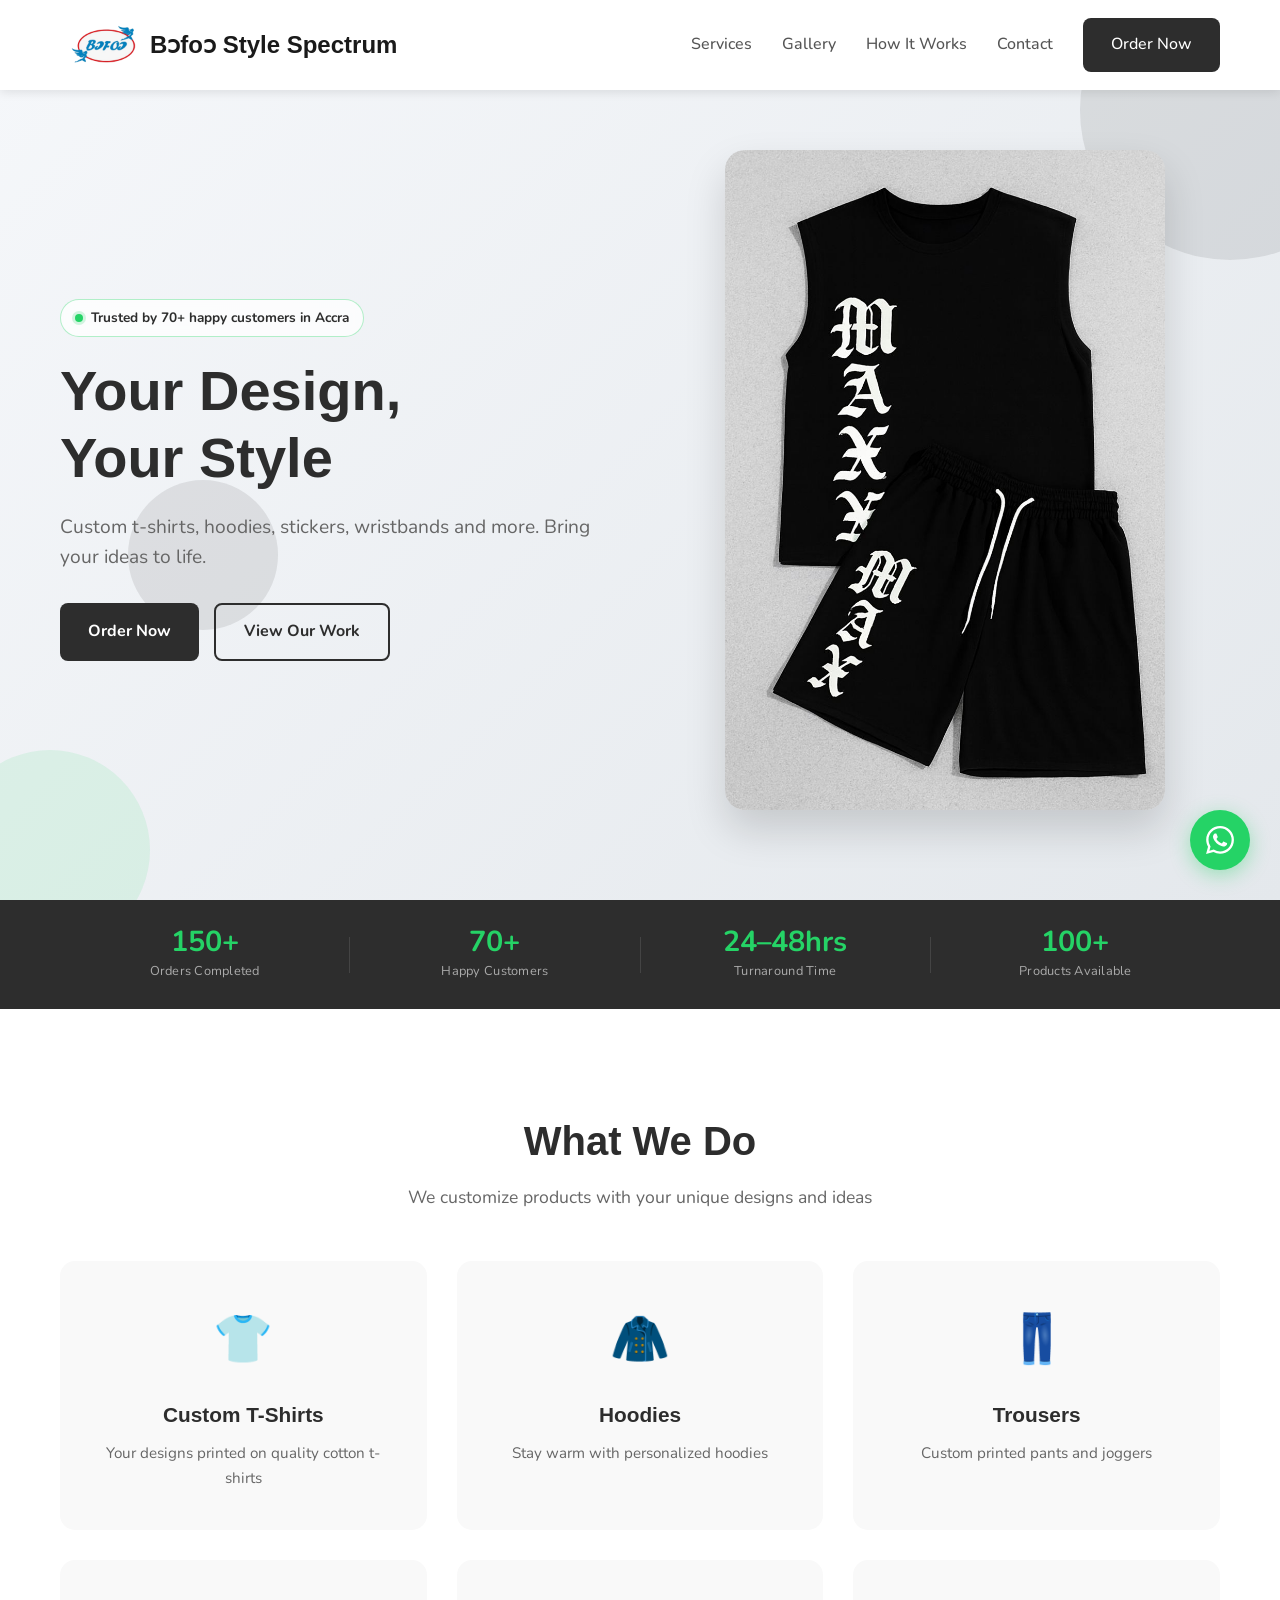
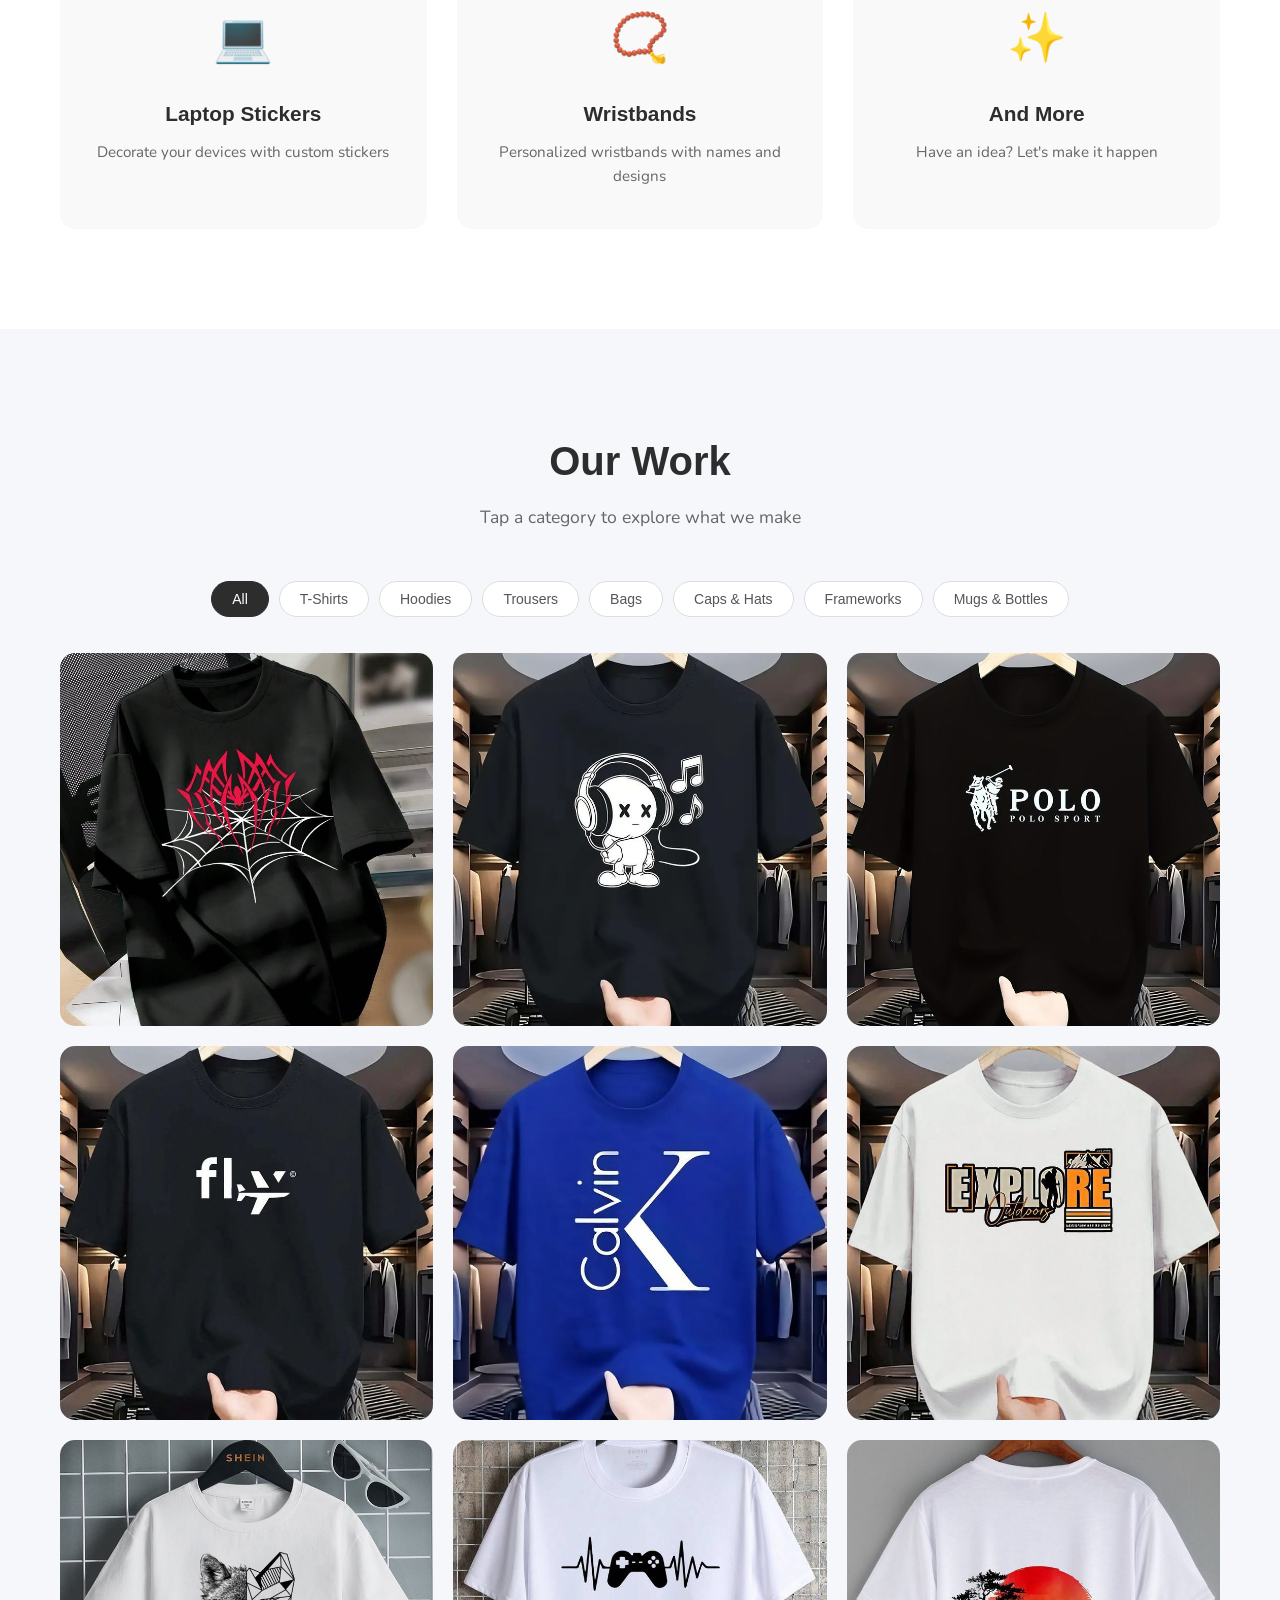
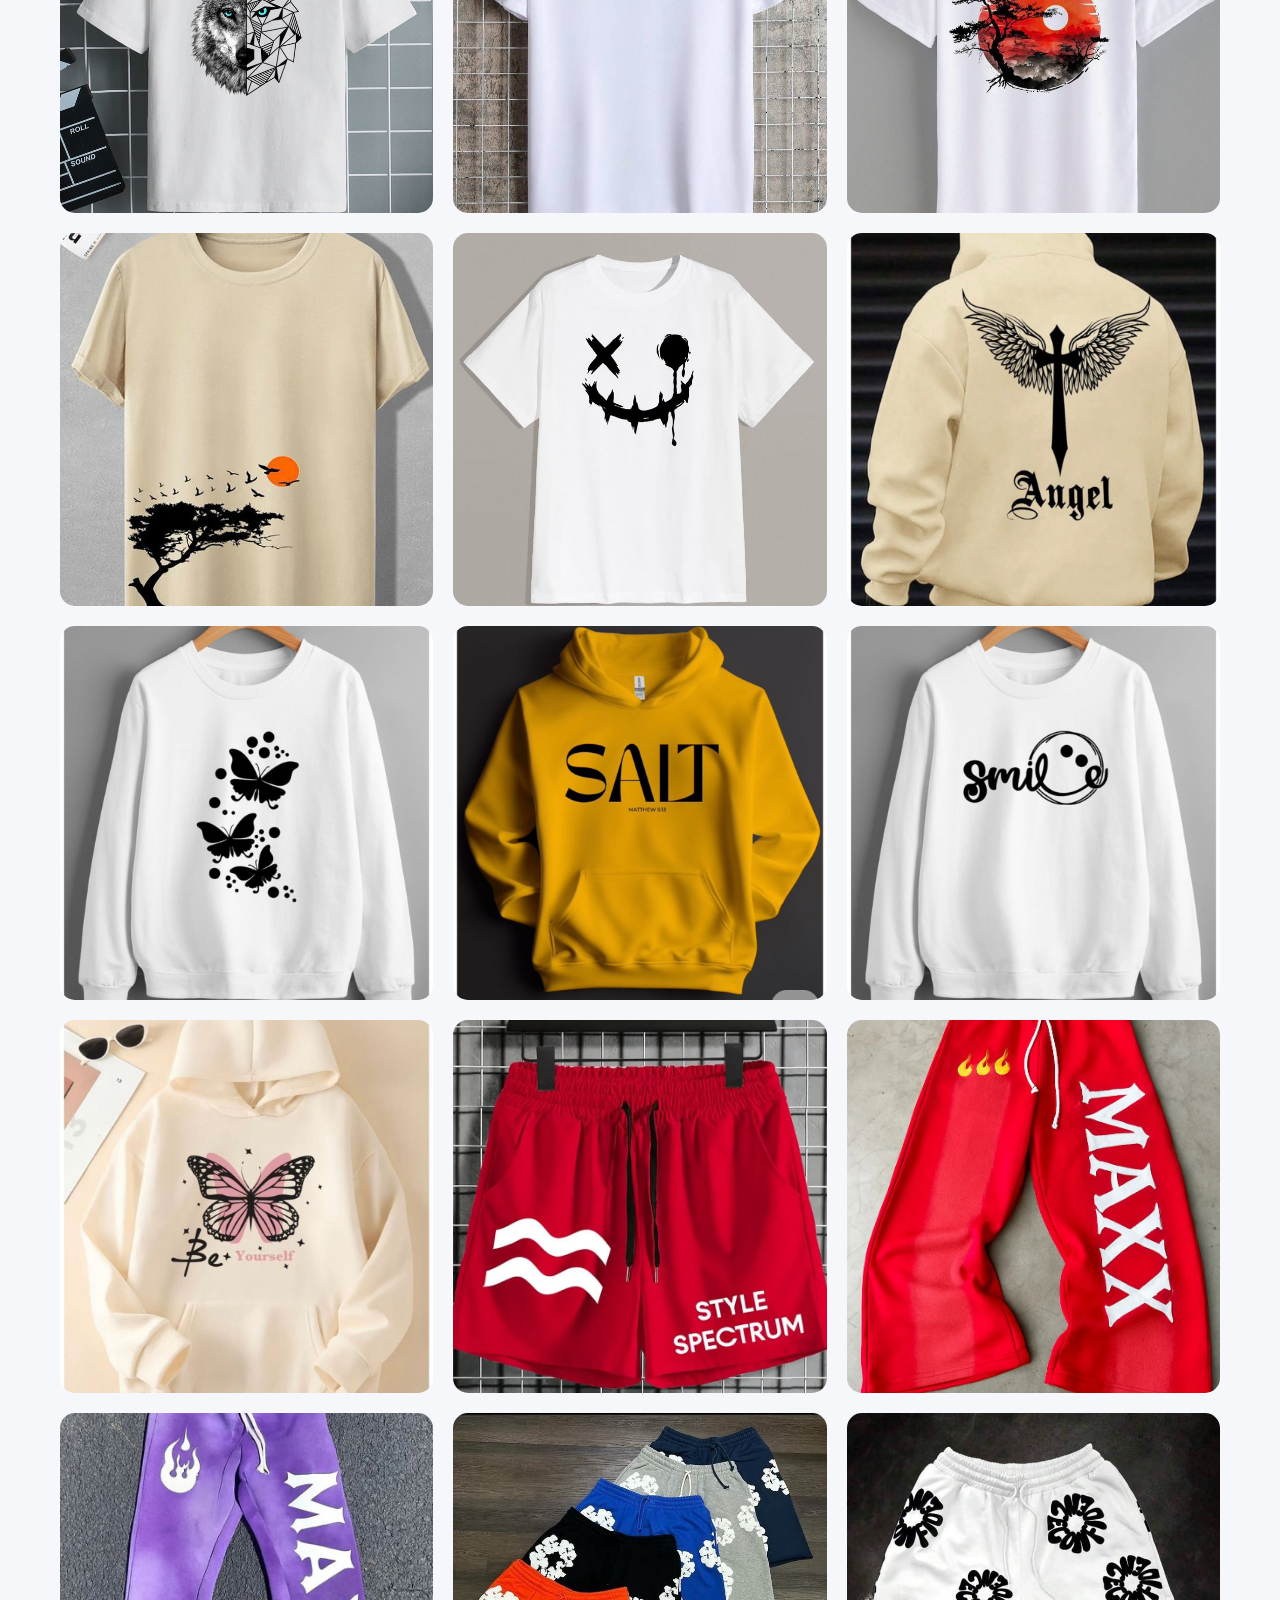
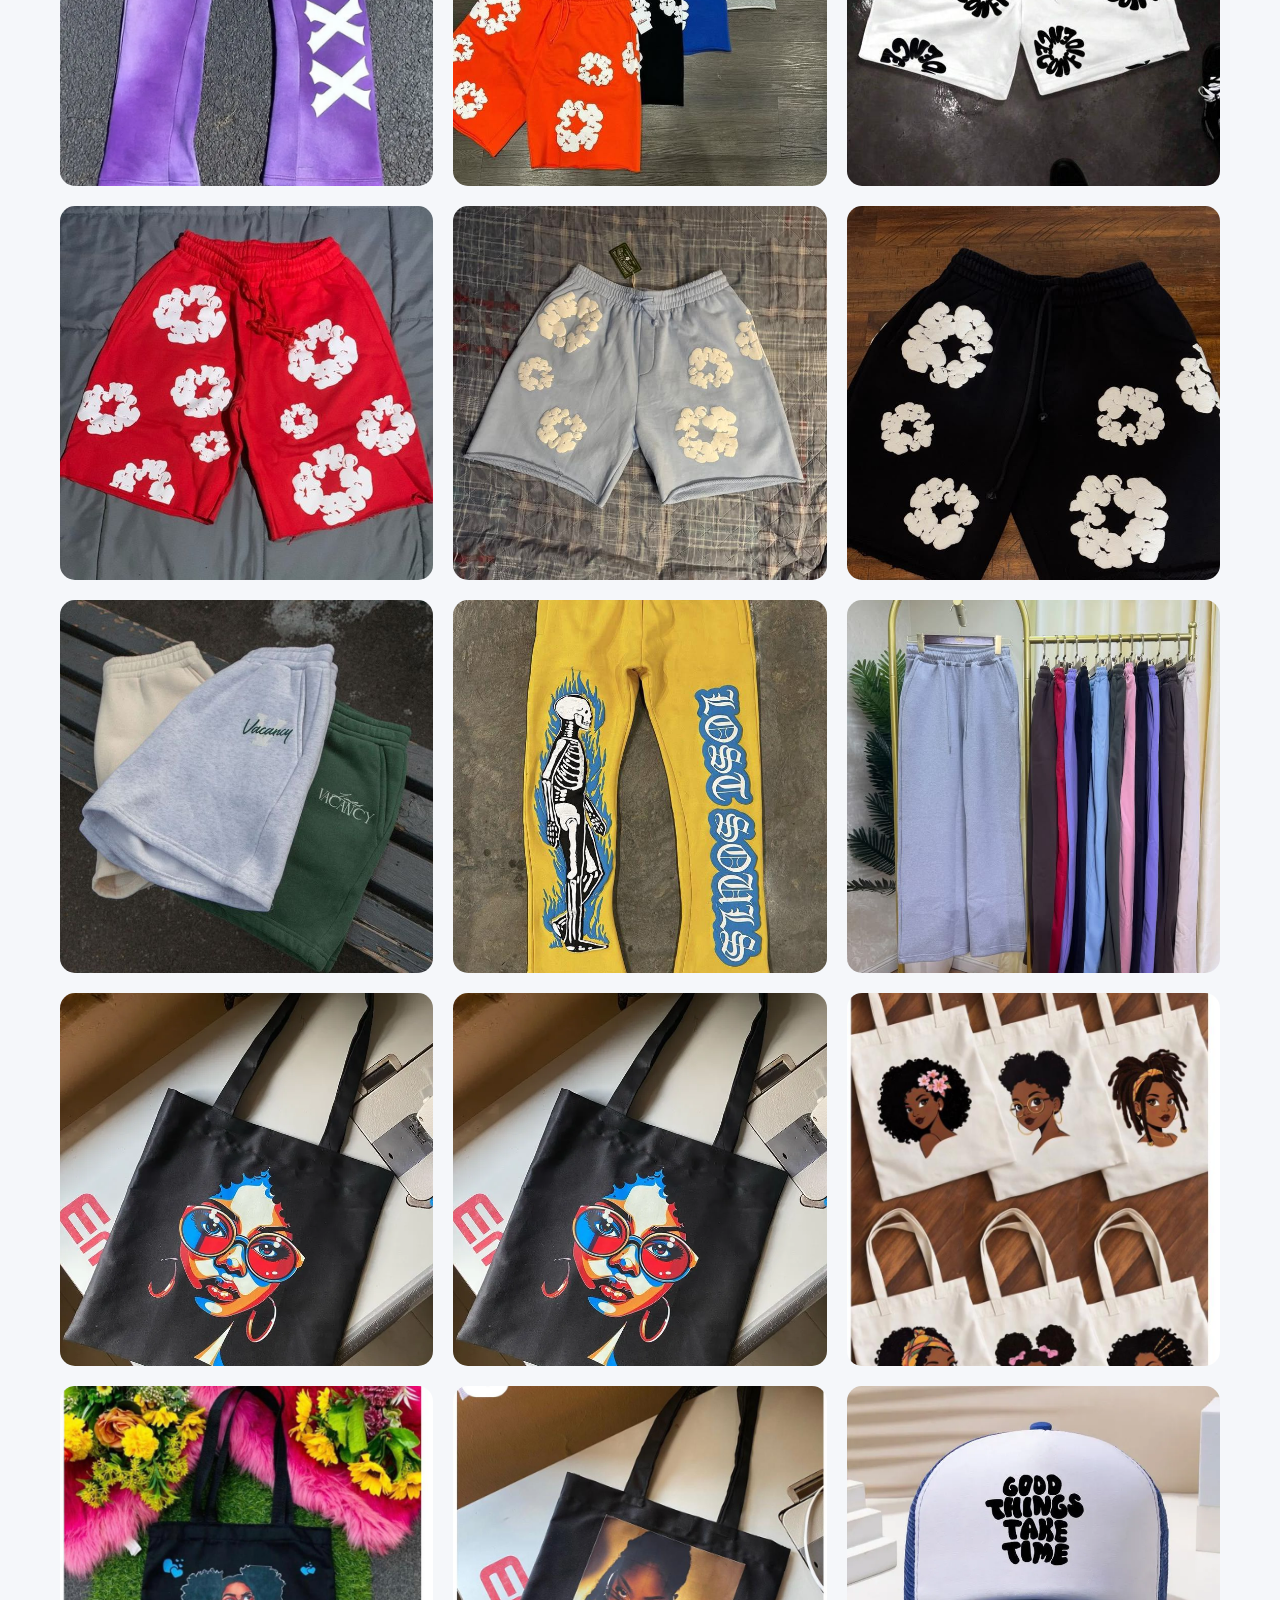
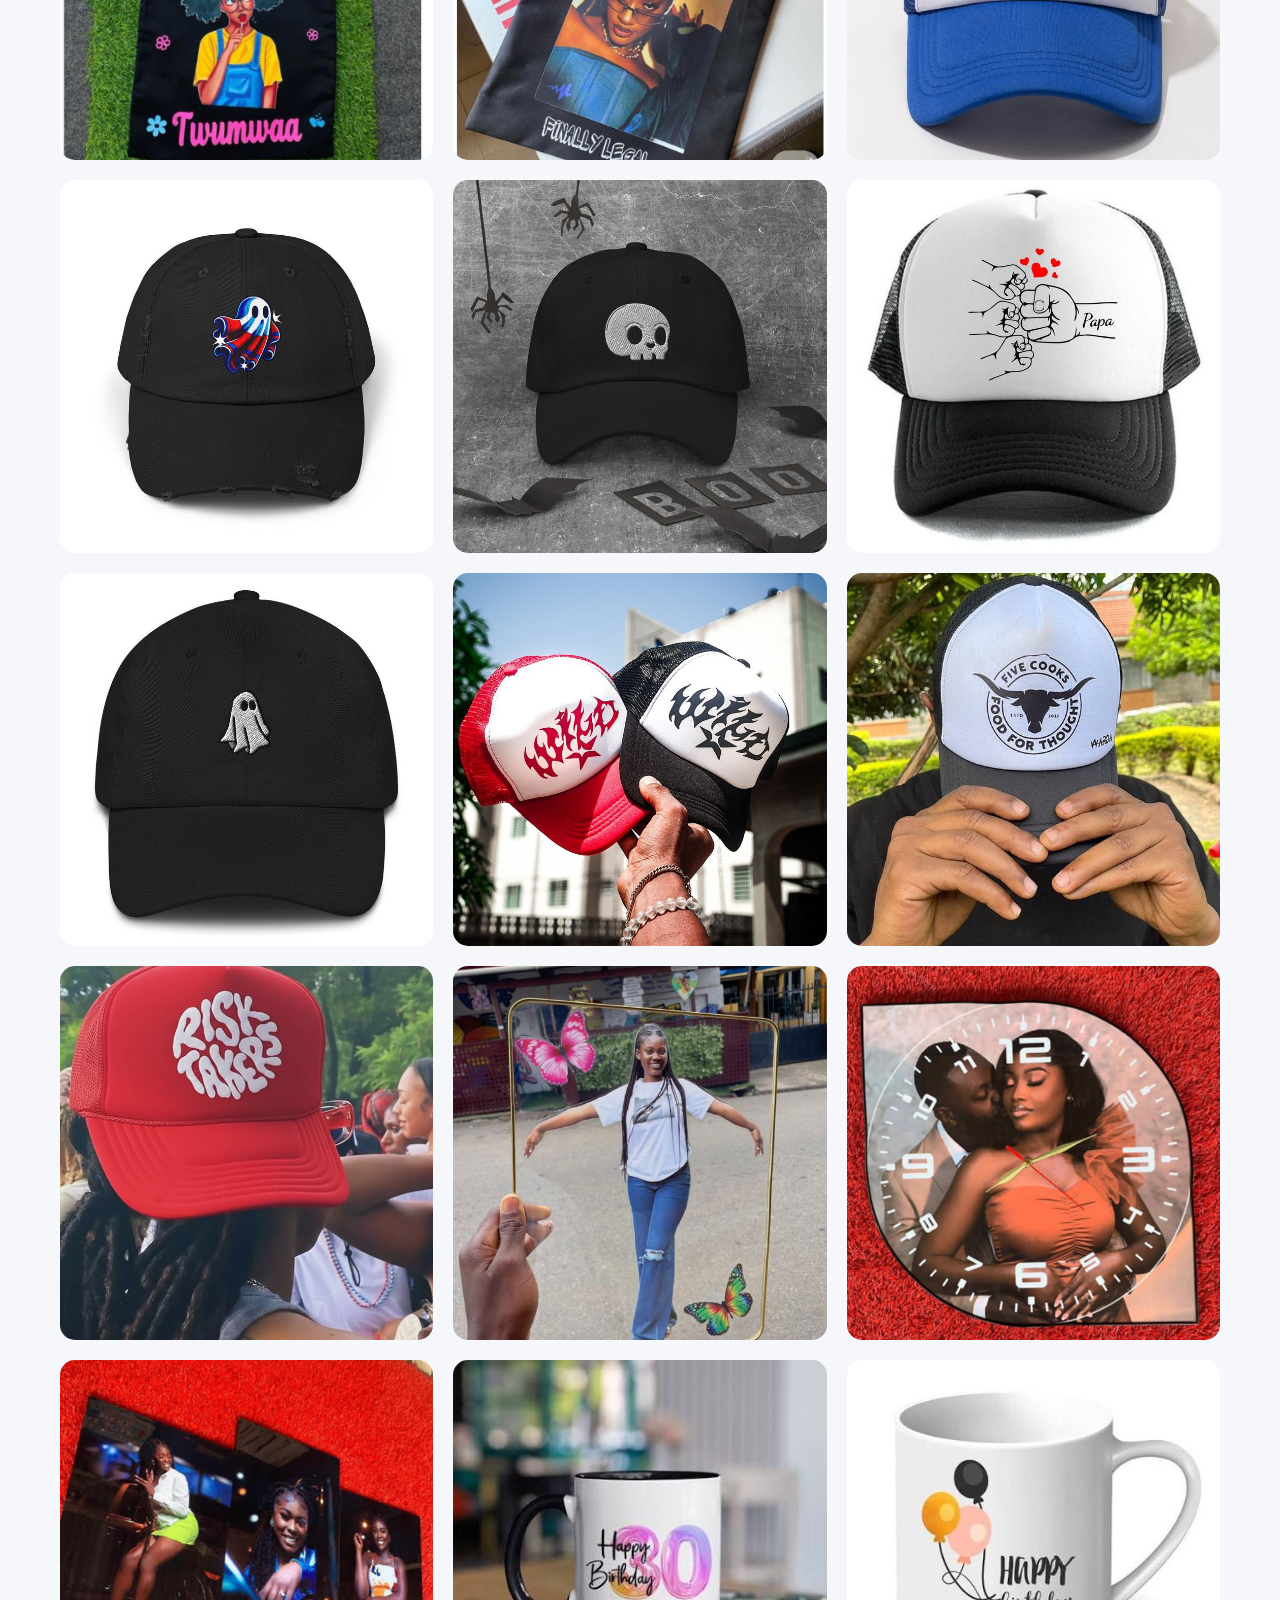
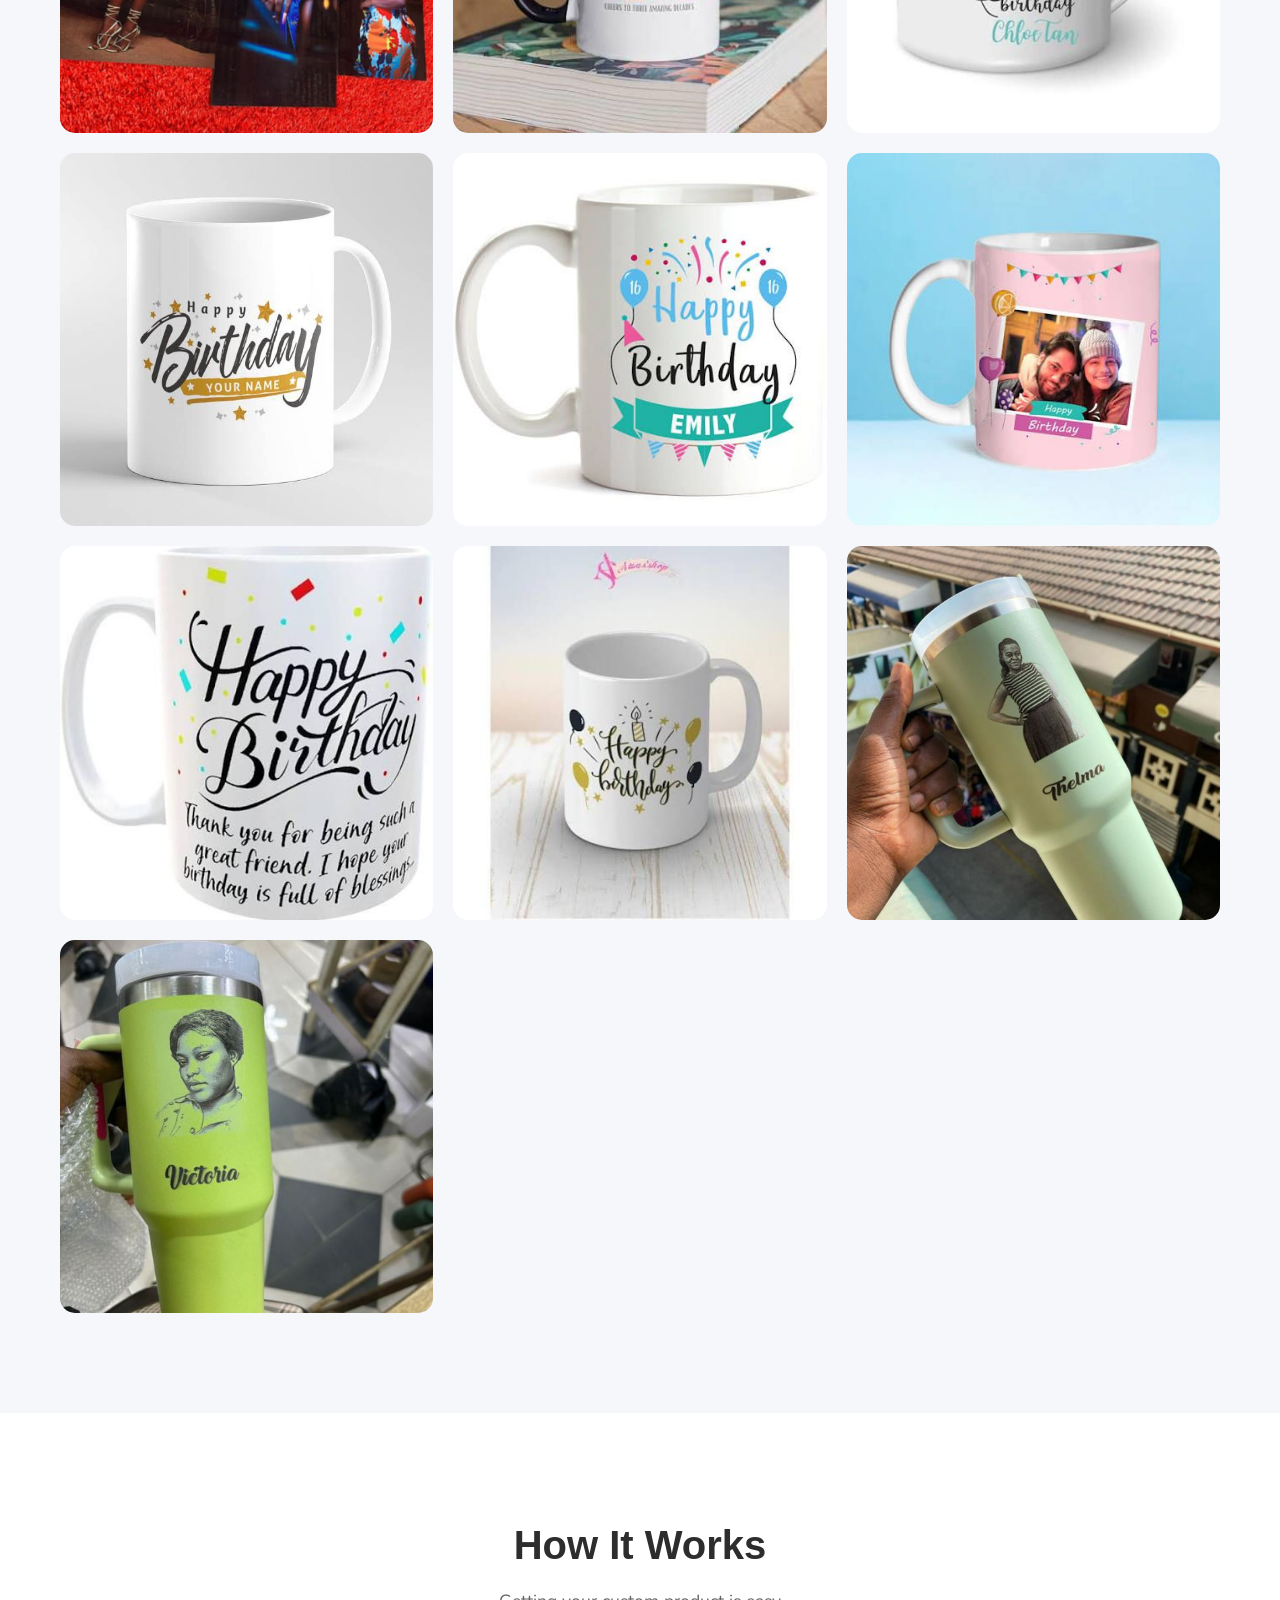
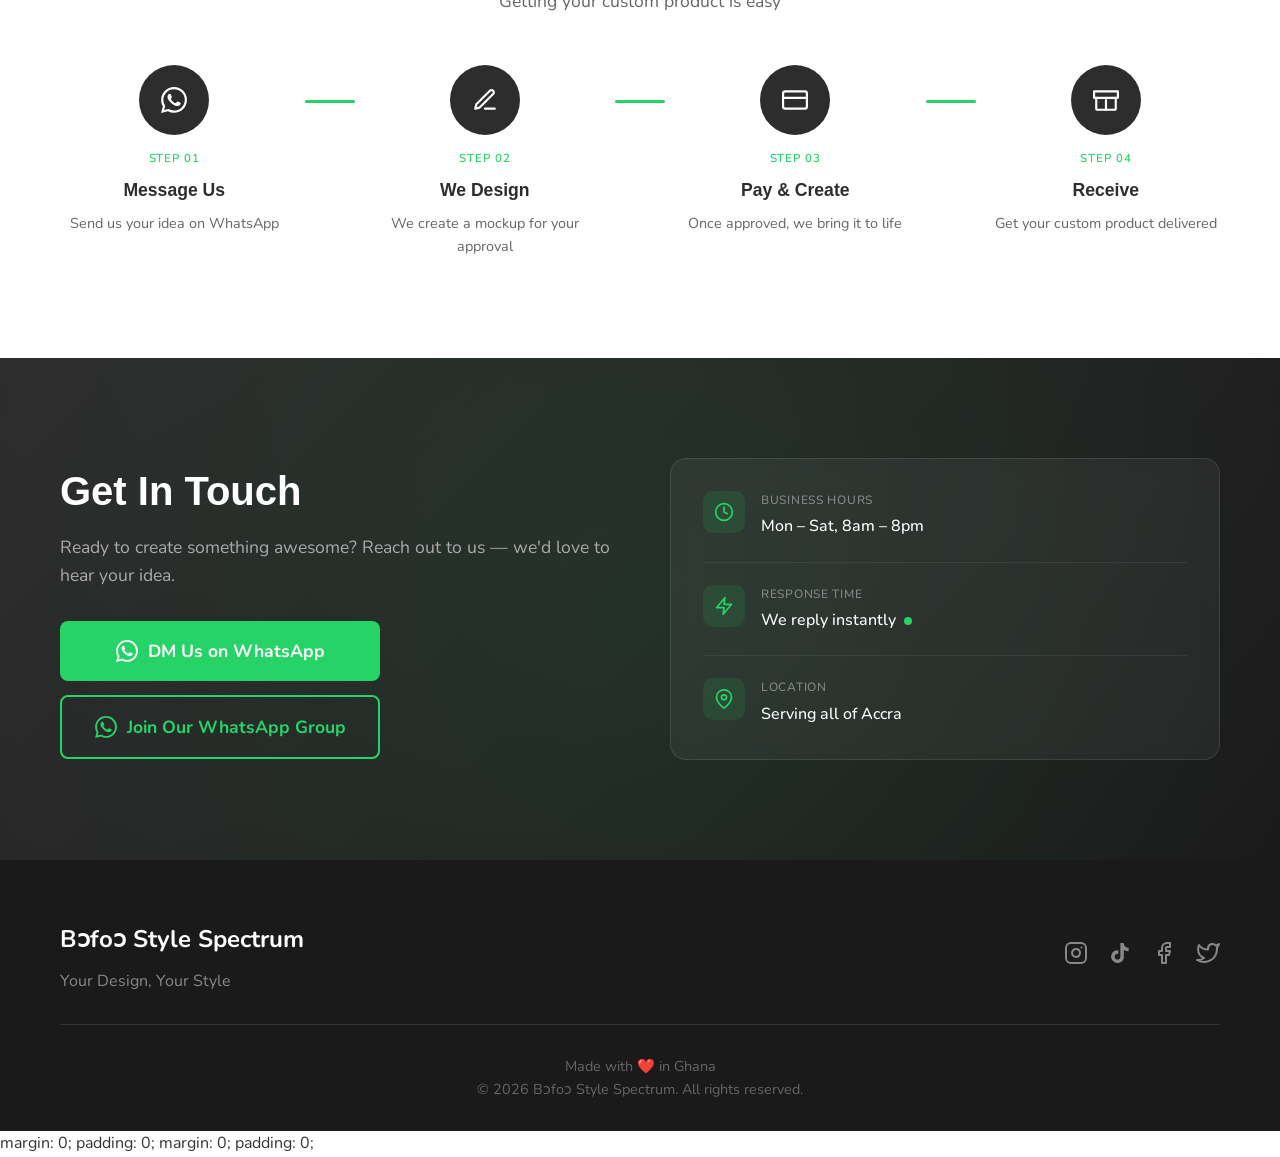
==== commit 109820fa: "feat: add more pictures to the gallery" ====
--- a/index.html
+++ b/index.html
@@ -193,7 +193,7 @@
                     <button class="gallery-tab" data-filter="t-shirts">T-Shirts</button>
                     <button class="gallery-tab" data-filter="hoodies">Hoodies</button>
                     <button class="gallery-tab" data-filter="trousers">Trousers</button>
-                    <button class="gallery-tab" data-filter="stickers">Stickers</button>
+                    <button class="gallery-tab" data-filter="bags">Bags</button>
                     <button class="gallery-tab" data-filter="caps">Caps & Hats</button>
                     <button class="gallery-tab" data-filter="frameworks">Frameworks</button>
                     <button class="gallery-tab" data-filter="mugs">Mugs & Bottles</button>
@@ -398,25 +398,181 @@
                     </div>
                 </div>
 
+                <div class="gallery-item" data-category="trousers">
+                    <img src="images/work-5.webp" alt="Custom Trousers">
+                    <div class="gallery-overlay">
+                        <span class="gallery-cat-label">Trousers</span>
+                    </div>
+                </div>
+
+                <div class="gallery-item" data-category="trousers">
+                    <img src="images/work-5.webp" alt="Custom Trousers">
+                    <div class="gallery-overlay">
+                        <span class="gallery-cat-label">Trousers</span>
+                    </div>
+                </div>
+
+                <!-- Tote-bags -->
+                 <div class="gallery-item" data-category="bags">
+                    <img src="images/tote-bags/bag-1.jpg" alt="Custom Tote-bags">
+                    <div class="gallery-overlay">
+                        <span class="gallery-cat-label">Bags</span>
+                    </div>
+                </div>
+
+                <div class="gallery-item" data-category="bags">
+                    <img src="images/tote-bags/bag-2.jpg" alt="Custom Tote-bags">
+                    <div class="gallery-overlay">
+                        <span class="gallery-cat-label">Bags</span>
+                    </div>
+                </div>
+
+                <div class="gallery-item" data-category="bags">
+                    <img src="images/tote-bags/bag-4.jpg" alt="Custom Tote-bags">
+                    <div class="gallery-overlay">
+                        <span class="gallery-cat-label">Bags</span>
+                    </div>
+                </div>
+
                 <div class="gallery-item" data-category="caps">
-                    <img src="images/work-4.webp" alt="Custom Cap">
-                    <div class="gallery-overlay">
-                        <span class="gallery-cat-label">Cap & Hat</span>
-                    </div>
-                </div>
-
-                <div class="gallery-item" data-category="trousers">
-                    <img src="images/work-5.webp" alt="Custom Trousers">
-                    <div class="gallery-overlay">
-                        <span class="gallery-cat-label">Trousers</span>
-                    </div>
-                </div>
-
-                <div class="gallery-item" data-category="mugs">
-                    <img src="images/work-6.webp" alt="Custom Mug">
-                    <div class="gallery-overlay">
-                        <span class="gallery-cat-label">Mug & Bottle</span>
-                    </div>
+                    <img src="images/caps/cap-1.webp" alt="Custom Mug">
+                    <div class="gallery-overlay">
+                        <span class="gallery-cat-label">Cap</span>
+                    </div>
+                </div>
+
+                <div class="gallery-item" data-category="caps">
+                    <img src="images/caps/cap-2.jpeg" alt="Custom Mug">
+                    <div class="gallery-overlay">
+                        <span class="gallery-cat-label">Cap</span>
+                    </div>
+                </div>
+
+                <div class="gallery-item" data-category="caps">
+                  <img src="images/caps/cap-3.jpeg" alt="Custom Mug">
+                  <div class="gallery-overlay">
+                      <span class="gallery-cat-label">Cap</span>
+                  </div>
+                </div>
+
+                <div class="gallery-item" data-category="caps">
+                  <img src="images/caps/cap-4.jpeg" alt="Custom Mug">
+                  <div class="gallery-overlay">
+                      <span class="gallery-cat-label">Cap</span>
+                  </div>
+                </div>
+
+                <div class="gallery-item" data-category="caps">
+                  <img src="images/caps/cap-5.jpeg" alt="Custom Mug">
+                  <div class="gallery-overlay">
+                      <span class="gallery-cat-label">Cap</span>
+                  </div>
+                </div>
+
+                <div class="gallery-item" data-category="caps">
+                  <img src="images/caps/cap-6.jpeg" alt="Custom Mug">
+                  <div class="gallery-overlay">
+                      <span class="gallery-cat-label">Cap</span>
+                  </div>
+                </div>
+
+                <div class="gallery-item" data-category="caps">
+                  <img src="images/caps/cap-7.jpeg" alt="Custom Mug">
+                  <div class="gallery-overlay">
+                      <span class="gallery-cat-label">Cap</span>
+                  </div>
+                </div>
+
+                <div class="gallery-item" data-category="caps">
+                  <img src="images/caps/cap-8.jpeg" alt="Custom Mug">
+                  <div class="gallery-overlay">
+                      <span class="gallery-cat-label">Cap</span>
+                  </div>
+                </div>
+
+                <div class="gallery-item" data-category="frameworks">
+                  <img src="images/frames/frame-1.jpg" alt="Custom Frameworks">
+                  <div class="gallery-overlay">
+                    <span class="gallery-cat-label">Frames</span>
+                  </div>
+                </div>
+
+                <div class="gallery-item" data-category="frameworks">
+                  <img src="images/frames/frame-2.jpg" alt="Custom Frameworks">
+                  <div class="gallery-overlay">
+                    <span class="gallery-cat-label">Frames</span>
+                  </div>
+                </div>
+
+                <div class="gallery-item" data-category="frameworks">
+                  <img src="images/frames/frame-3.jpg" alt="Custom Frameworks">
+                  <div class="gallery-overlay">
+                    <span class="gallery-cat-label">Frames</span>
+                  </div>
+                </div>
+
+                <!-- Mugs & Bottles -->
+                <div class="gallery-item" data-category="mugs">
+                  <img src="images/mugs.&.bottles/mug-1.jpg" alt="Custom Mugs and Bottles">
+                  <div class="gallery-overlay">
+                    <span class="gallery-cat-label">Mugs</span>
+                  </div>
+                </div>
+
+                <div class="gallery-item" data-category="mugs">
+                  <img src="images/mugs.&.bottles/mug-2.jpg" alt="Custom Mugs and Bottles">
+                  <div class="gallery-overlay">
+                    <span class="gallery-cat-label">Mugs</span>
+                  </div>
+                </div>
+
+                <div class="gallery-item" data-category="mugs">
+                  <img src="images/mugs.&.bottles/mug-3.jpg" alt="Custom Mugs and Bottles">
+                  <div class="gallery-overlay">
+                    <span class="gallery-cat-label">Mugs</span>
+                  </div>
+                </div>
+
+                <div class="gallery-item" data-category="mugs">
+                  <img src="images/mugs.&.bottles/mug-4.jpg" alt="Custom Mugs and Bottles">
+                  <div class="gallery-overlay">
+                    <span class="gallery-cat-label">Mugs</span>
+                  </div>
+                </div>
+
+                <div class="gallery-item" data-category="mugs">
+                  <img src="images/mugs.&.bottles/mug-5.jpg" alt="Custom Mugs and Bottles">
+                  <div class="gallery-overlay">
+                    <span class="gallery-cat-label">Mugs</span>
+                  </div>
+                </div>
+
+                <div class="gallery-item" data-category="mugs">
+                  <img src="images/mugs.&.bottles/mug-6.jpg" alt="Custom Mugs and Bottles">
+                  <div class="gallery-overlay">
+                    <span class="gallery-cat-label">Mugs</span>
+                  </div>
+                </div>
+
+                <div class="gallery-item" data-category="mugs">
+                  <img src="images/mugs.&.bottles/mug-7.jpg" alt="Custom Mugs and Bottles">
+                  <div class="gallery-overlay">
+                    <span class="gallery-cat-label">Mugs</span>
+                  </div>
+                </div>
+
+                <div class="gallery-item" data-category="mugs">
+                  <img src="images/mugs.&.bottles/bottle-1.jpg" alt="Custom Mugs and Bottles">
+                  <div class="gallery-overlay">
+                    <span class="gallery-cat-label">Bottle</span>
+                  </div>
+                </div>
+
+                <div class="gallery-item" data-category="mugs">
+                  <img src="images/mugs.&.bottles/bottle-2.jpg" alt="Custom Mugs and Bottles">
+                  <div class="gallery-overlay">
+                    <span class="gallery-cat-label">Bottle</span>
+                  </div>
                 </div>
             </div>
 
@@ -618,4 +774,8 @@
 
     <script src="js/script.js"></script>
 </body>
-</html>+</html>margin: 0;
+  padding: 0;
+  margin: 0;
+  padding: 0;
+  
--- a/css/styles.css
+++ b/css/styles.css
@@ -1,1330 +1,1342 @@
 /* Reset and Base Styles */
 * {
-    margin: 0;
-    padding: 0;
-    box-sizing: border-box;
+  margin: 0;
+  padding: 0;
+  box-sizing: border-box;
 }
 
 html {
-    scroll-behavior: smooth;
+  scroll-behavior: smooth;
 }
 
 body {
-    font-family: 'Nunito', sans-serif;
-    line-height: 1.6;
-    color: #333;
-    background-color: #fff;
-    overflow-x: hidden;
+  font-family: 'Nunito', sans-serif;
+  line-height: 1.6;
+  color: #333;
+  background-color: #fff;
+  overflow-x: hidden;
 }
 
 a {
-    text-decoration: none;
-    color: inherit;
+  text-decoration: none;
+  color: inherit;
 }
 
 img {
-    max-width: 100%;
-    height: auto;
-    display: inline-block;
+  max-width: 100%;
+  height: auto;
+  display: inline-block;
 }
 
 h1, h2, h3 {
-    font-family: "Google Sans Flex", sans-serif;
+  font-family: "Google Sans Flex", sans-serif;
 }
 
 .container {
-    max-width: 1200px;
-    margin: 0 auto;
-    padding: 0 20px;
+  max-width: 1200px;
+  margin: 0 auto;
+  padding: 0 20px;
 }
 
 /* ==================== */
 /* Animation Classes */
 /* ==================== */
 .animate-on-scroll {
-    opacity: 0;
-    transform: translateY(40px);
-    transition: opacity 0.6s ease, transform 0.6s ease;
+  opacity: 0;
+  transform: translateY(40px);
+  transition: opacity 0.6s ease, transform 0.6s ease;
 }
 
 .animate-on-scroll.animated {
+  opacity: 1;
+  transform: translateY(0);
+}
+
+/* Fade in from different directions */
+.fade-in-left {
+  opacity: 0;
+  transform: translateX(-50px);
+}
+
+.fade-in-left.animated {
+  opacity: 1;
+  transform: translateX(0);
+}
+
+.fade-in-right {
+  opacity: 0;
+  transform: translateX(50px);
+}
+
+.fade-in-right.animated {
+  opacity: 1;
+  transform: translateX(0);
+}
+
+.fade-in-up {
+  opacity: 0;
+  transform: translateY(50px);
+}
+
+.fade-in-up.animated {
+  opacity: 1;
+  transform: translateY(0);
+}
+
+.scale-in {
+  opacity: 0;
+  transform: scale(0.8);
+}
+
+.scale-in.animated {
+  opacity: 1;
+  transform: scale(1);
+}
+
+/* ==================== */
+/* Buttons */
+/* ==================== */
+.btn {
+  display: inline-flex;
+  align-items: center;
+  justify-content: center;
+  gap: 10px;
+  padding: 14px 28px;
+  border-radius: 8px;
+  font-weight: bold;
+  font-size: 1rem;
+  cursor: pointer;
+  transition: all 0.3s ease;
+  border: none;
+  position: relative;
+  overflow: hidden;
+}
+
+.btn::before {
+  content: '';
+  position: absolute;
+  top: 50%;
+  left: 50%;
+  width: 0;
+  height: 0;
+  background-color: rgba(255, 255, 255, 0.2);
+  border-radius: 50%;
+  transform: translate(-50%, -50%);
+  transition: width 0.6s ease, height 0.6s ease;
+}
+
+.btn:hover::before {
+  width: 300px;
+  height: 300px;
+}
+
+.btn-primary {
+  background-color: #2d2d2d;
+  color: #fff;
+}
+
+.btn-primary:hover {
+  background-color: #444;
+  color: #25D366;
+  transform: translateY(-3px);
+  box-shadow: 0 10px 20px rgba(0, 0, 0, 0.2);
+}
+
+.btn-secondary {
+  background-color: transparent;
+  color: #2d2d2d;
+  border: 2px solid #2d2d2d;
+}
+
+.btn-secondary:hover {
+  background-color: #2d2d2d;
+  color: #25D366;
+  transform: translateY(-3px);
+}
+
+.btn-whatsapp {
+  background-color: #25D366;
+  color: #fff;
+  padding: 16px 32px;
+  font-size: 1.1rem;
+}
+
+.btn-whatsapp:hover {
+  background-color: #1fb855;
+  transform: translateY(-3px);
+  box-shadow: 0 10px 25px rgba(37, 211, 102, 0.4);
+}
+
+.btn-whatsapp-outline {
+  background-color: transparent;
+  color: #25D366;
+  border: 2px solid #25D366;
+  padding: 16px 32px;
+  font-size: 1.1rem;
+}
+
+.btn-whatsapp-outline:hover {
+  background-color: #25D366;
+  color: #fff;
+  transform: translateY(-3px);
+}
+
+/* ==================== */
+/* Section Titles */
+/* ==================== */
+.section-title {
+  font-size: 2.5rem;
+  font-weight: 700;
+  text-align: center;
+  margin-bottom: 10px;
+  color: #2d2d2d;
+}
+
+.section-subtitle {
+  text-align: center;
+  color: #666;
+  font-size: 1.1rem;
+  margin-bottom: 50px;
+}
+
+/* ==================== */
+/* Header */
+/* ==================== */
+.header {
+  position: fixed;
+  top: 0;
+  left: 0;
+  right: 0;
+  background-color: #fff;
+  padding: 15px 0;
+  z-index: 1000;
+  box-shadow: 0 2px 10px rgba(0, 0, 0, 0.1);
+  transition: padding 0.3s ease, background-color 0.3s ease;
+}
+
+.header.scrolled {
+  padding: 10px 0;
+  background-color: rgba(255, 255, 255, 0.98);
+  box-shadow: 0 2px 10px rgba(0, 0, 0, 0.1);
+}
+
+.header .container {
+  display: flex;
+  justify-content: space-between;
+  align-items: center;
+}
+
+.logo {
+  font-size: 1.5rem;
+  font-weight: 700;
+  color: #1a1a1a;
+  background-clip: text;
+  transition: transform 0.3s ease;
+}
+
+.logo:hover {
+  transform: scale(1.05);
+}
+
+.logo-img {
+  width: 90px;
+}
+
+.logo-container {
+  display: flex;
+  align-items: center;
+  font-family: "Google Sans Flex", sans-serif;
+}
+
+.mobile-name {
+  display: none;
+}
+
+.nav {
+  display: flex;
+  justify-content: center;
+  align-items: center;
+  gap: 30px;
+}
+
+.nav a {
+  color: #555;
+  font-weight: 500;
+  position: relative;
+  transition: color 0.3s ease;
+}
+
+.nav a::after {
+  content: '';
+  position: absolute;
+  bottom: -5px;
+  left: 0;
+  width: 0;
+  height: 2px;
+  background-color: #2d2d2d;
+  transition: width 0.3s ease;
+}
+
+.nav a:hover {
+  color: #25D366;
+}
+
+.nav a:hover::after {
+  width: 100%;
+}
+
+.nav a:last-child {
+  color: #fff;
+}
+
+.mobile-menu-btn {
+  display: none;
+  flex-direction: column;
+  gap: 5px;
+  background: none;
+  border: none;
+  cursor: pointer;
+  padding: 5px;
+  z-index: 1001;
+}
+
+.mobile-menu-btn span {
+  display: block;
+  width: 25px;
+  height: 3px;
+  background-color: #2d2d2d;
+  border-radius: 2px;
+  transition: all 0.3s ease;
+}
+
+.mobile-menu-btn.active span:nth-child(1) {
+  transform: rotate(45deg) translate(5px, 5px);
+}
+
+.mobile-menu-btn.active span:nth-child(2) {
+  opacity: 0;
+}
+
+.mobile-menu-btn.active span:nth-child(3) {
+  transform: rotate(-45deg) translate(7px, -6px);
+}
+
+.mobile-menu {
+  display: none;
+  position: fixed;
+  top: 60px;
+  left: 0;
+  right: 0;
+  background-color: #fff;
+  padding: 20px;
+  box-shadow: 0 5px 10px rgba(0, 0, 0, 0.1);
+  z-index: 999;
+  transform: translateY(-100%);
+  opacity: 0;
+  transition: transform 0.3s ease, opacity 0.3s ease;
+}
+
+.mobile-menu.active {
+  transform: translateY(0);
+  opacity: 1;
+}
+
+.mobile-menu a {
+  display: block;
+  padding: 15px 0;
+  color: #555;
+  font-weight: 500;
+  border-bottom: 1px solid #eee;
+  transition: color 0.3s ease, padding-left 0.3s ease;
+}
+
+.mobile-menu a:hover {
+  color: #2d2d2d;
+  padding-left: 10px;
+}
+
+/* ==================== */
+/* Hero Section */
+/* ==================== */
+.hero {
+  min-height: calc(100dvh - 60px);
+  background: linear-gradient(135deg, #f5f7fa 0%, #e4e8ec 100%);
+  position: relative;
+  overflow: hidden;
+  display: flex;
+  align-items: center;
+  justify-content: center;
+  padding: 0;
+  margin-top: 60px;
+}
+
+.hero .container {
+  display: grid;
+  grid-template-columns: 1fr 1fr;
+  gap: 60px;
+  width: 100%;
+  align-items: center;
+  position: relative;
+  z-index: 2;
+}
+
+.hero-content h1 {
+  font-family: "Google Sans Flex", sans-serif;
+  font-size: 3.5rem;
+  font-weight: 700;
+  color: #2d2d2d;
+  margin-bottom: 20px;
+  line-height: 1.2;
+}
+
+.hero-line {
+  display: block;
+  overflow: hidden;
+}
+
+.hero-line {
+  opacity: 0;
+  transform: translateY(100%);
+  animation: slideUp 0.8s ease forwards;
+}
+
+.hero-line:nth-child(2) {
+  animation-delay: 0.2s;
+}
+
+@keyframes slideUp {
+  to {
     opacity: 1;
     transform: translateY(0);
-}
-
-/* Fade in from different directions */
-.fade-in-left {
-    opacity: 0;
-    transform: translateX(-50px);
-}
-
-.fade-in-left.animated {
+  }
+}
+
+.hero-description {
+  font-size: 1.2rem;
+  color: #666;
+  margin-bottom: 30px;
+  opacity: 0;
+  animation: fadeIn 0.8s ease 0.4s forwards;
+}
+
+@keyframes fadeIn {
+  to {
+    opacity: 1;
+  }
+}
+
+/* Hero Social Proof Pill */
+.hero-pill {
+  display: inline-flex;
+  align-items: center;
+  gap: 8px;
+  padding: 7px 14px;
+  background-color: rgba(255, 255, 255, 0.75);
+  border: 1.5px solid rgba(37, 211, 102, 0.35);
+  border-radius: 100px;
+  font-size: 0.85rem;
+  font-weight: bold;
+  color: #2d2d2d;
+  margin-bottom: 20px;
+  backdrop-filter: blur(6px);
+  -webkit-backdrop-filter: blur(6px);
+  opacity: 0;
+  animation: fadeIn 0.8s ease 0.1s forwards;
+}
+
+.hero-pill-dot {
+  width: 8px;
+  height: 8px;
+  border-radius: 50%;
+  background-color: #25D366;
+  flex-shrink: 0;
+  box-shadow: 0 0 0 3px rgba(37, 211, 102, 0.2);
+  animation: pulse-dot 2s ease infinite;
+}
+
+@keyframes pulse-dot {
+  0%, 100% { box-shadow: 0 0 0 3px rgba(37, 211, 102, 0.2); }
+  50% { box-shadow: 0 0 0 6px rgba(37, 211, 102, 0.08); }
+}
+
+.hero-buttons {
+  display: flex;
+  gap: 15px;
+  flex-wrap: wrap;
+  opacity: 0;
+  animation: fadeIn 0.8s ease 0.6s forwards;
+}
+
+.hero-image {
+  height: 100%;
+  max-height: 100%;
+  opacity: 0;
+  transform: translateX(50px);
+  animation: slideInRight 0.8s ease 0.3s forwards;
+  display: flex;
+  align-items: center;
+  justify-content: center;
+}
+
+@keyframes slideInRight {
+  to {
     opacity: 1;
     transform: translateX(0);
-}
-
-.fade-in-right {
-    opacity: 0;
-    transform: translateX(50px);
-}
-
-.fade-in-right.animated {
-    opacity: 1;
-    transform: translateX(0);
-}
-
-.fade-in-up {
-    opacity: 0;
-    transform: translateY(50px);
-}
-
-.fade-in-up.animated {
-    opacity: 1;
+  }
+}
+
+.hero-image img {
+  width: 80%;
+  height: auto;
+  max-width: 500px;
+  object-fit: contain;
+  border-radius: 20px;
+  box-shadow: 0 20px 40px rgba(0, 0, 0, 0.15);
+  transition: transform 0.3s ease, box-shadow 0.3s ease;
+}
+
+.hero-image img:hover {
+  transform: translateY(-10px);
+  box-shadow: 0 30px 50px rgba(0, 0, 0, 0.2);
+}
+
+/* Floating Shapes */
+.hero-shapes {
+  position: absolute;
+  top: 0;
+  left: 0;
+  width: 100%;
+  height: 100%;
+  pointer-events: none;
+  overflow: hidden;
+}
+
+.shape {
+  position: absolute;
+  border-radius: 50%;
+  opacity: 0.1;
+}
+
+.shape-1 {
+  width: 300px;
+  height: 300px;
+  background-color: #2d2d2d;
+  top: -100px;
+  right: -100px;
+  animation: float 6s ease-in-out infinite;
+}
+
+.shape-2 {
+  width: 200px;
+  height: 200px;
+  background-color: #25D366;
+  bottom: -50px;
+  left: -50px;
+  animation: float 8s ease-in-out infinite reverse;
+}
+
+.shape-3 {
+  width: 150px;
+  height: 150px;
+  background-color: #2d2d2d;
+  top: 50%;
+  left: 10%;
+  animation: float 7s ease-in-out infinite;
+}
+
+@keyframes float {
+  0%, 100% {
+    transform: translateY(0) rotate(0deg);
+  }
+  50% {
+    transform: translateY(-20px) rotate(10deg);
+  }
+}
+
+/* ==================== */
+/* Stats Bar            */
+/* ==================== */
+.stats-bar {
+  background-color: #2d2d2d;
+  padding: 28px 0;
+}
+
+.stats-grid {
+  display: flex;
+  align-items: center;
+  justify-content: center;
+  gap: 0;
+}
+
+.stat-item {
+  display: flex;
+  flex-direction: column;
+  align-items: center;
+  gap: 4px;
+  flex: 1;
+  text-align: center;
+  padding: 0 20px;
+}
+
+.stat-number {
+  font-size: 1.8rem;
+  font-weight: 700;
+  color: #25D366;
+  line-height: 1;
+}
+
+.stat-label {
+  font-size: 0.8rem;
+  color: #aaa;
+  font-weight: 400;
+  letter-spacing: 0.02em;
+}
+
+.stat-divider {
+  width: 1px;
+  height: 36px;
+  background-color: #444;
+  flex-shrink: 0;
+}
+
+/* Stats Bar — Responsive */
+@media (max-width: 600px) {
+  .stats-grid {
+    display: grid;
+    grid-template-columns: 1fr 1fr;
+    gap: 20px;
+  }
+
+  .stat-divider {
+    display: none;
+  }
+
+  .stat-item {
+    padding: 10px;
+    background-color: #383838;
+    border-radius: 10px;
+  }
+}
+
+/* ==================== */
+/* Services Section */
+/* ==================== */
+.services {
+  padding: 100px 0;
+  background-color: #fff;
+}
+
+.services-grid {
+  display: grid;
+  grid-template-columns: repeat(3, 1fr);
+  gap: 30px;
+}
+
+.service-card {
+  background-color: #f9f9f9;
+  padding: 40px 30px;
+  border-radius: 15px;
+  text-align: center;
+  transition: all 0.4s ease;
+  position: relative;
+  overflow: hidden;
+}
+
+.service-card::before {
+  content: '';
+  position: absolute;
+  top: 0;
+  left: 0;
+  width: 100%;
+  height: 4px;
+  background: linear-gradient(90deg, #2d2d2d, #25D366);
+  transform: scaleX(0);
+  transform-origin: left;
+  transition: transform 0.4s ease;
+}
+
+.service-card:hover {
+  transform: translateY(-10px);
+  box-shadow: 0 20px 40px rgba(0, 0, 0, 0.1);
+}
+
+.service-card:hover::before {
+  transform: scaleX(1);
+}
+
+.service-icon {
+  font-size: 3rem;
+  margin-bottom: 20px;
+  transition: transform 0.3s ease;
+}
+
+.service-card:hover .service-icon {
+  transform: scale(1.2) rotate(5deg);
+}
+
+.service-card h3 {
+  font-size: 1.3rem;
+  margin-bottom: 10px;
+  color: #2d2d2d;
+}
+
+.service-card p {
+  color: #666;
+  font-size: 0.95rem;
+}
+
+/* ==================== */
+/* Gallery Section      */
+/* ==================== */
+.gallery {
+  padding: 100px 0;
+  background-color: #f5f7fa;
+}
+
+/* ---- Tabs ---- */
+.gallery-tabs-wrapper {
+  overflow-x: auto;
+  -webkit-overflow-scrolling: touch;
+  scrollbar-width: none;
+  margin-bottom: 36px;
+}
+
+.gallery-tabs-wrapper::-webkit-scrollbar {
+  display: none;
+}
+
+.gallery-tabs {
+  display: flex;
+  gap: 10px;
+  width: max-content;
+  margin: 0 auto;
+  padding: 0 4px;
+}
+
+.gallery-tab {
+  padding: 9px 20px;
+  border-radius: 100px;
+  border: 1.5px solid #ddd;
+  background-color: #fff;
+  color: #555;
+  font-family: 'Poppins', sans-serif;
+  font-size: 0.875rem;
+  font-weight: 500;
+  cursor: pointer;
+  white-space: nowrap;
+  transition: all 0.25s ease;
+}
+
+.gallery-tab:hover {
+  border-color: #25D366;
+  color: #25D366;
+}
+
+.gallery-tab.active {
+  background-color: #2d2d2d;
+  border-color: #2d2d2d;
+  color: #fff;
+}
+
+/* ---- Grid ---- */
+.gallery-grid {
+  display: grid;
+  grid-template-columns: repeat(3, 1fr);
+  gap: 20px;
+}
+
+.gallery-item {
+  border-radius: 15px;
+  overflow: hidden;
+  aspect-ratio: 1;
+  cursor: pointer;
+  position: relative;
+  transition: opacity 0.3s ease, transform 0.3s ease;
+}
+
+.gallery-item img {
+  width: 100%;
+  height: 100%;
+  object-fit: cover;
+  transition: transform 0.5s ease;
+}
+
+.gallery-item:hover img {
+  transform: scale(1.08);
+}
+
+/* ---- Overlay ---- */
+.gallery-overlay {
+  position: absolute;
+  inset: 0;
+  background: linear-gradient(to top, rgba(0,0,0,0.65) 0%, rgba(0,0,0,0) 55%);
+  opacity: 0;
+  display: flex;
+  align-items: flex-end;
+  justify-content: space-between;
+  padding: 14px 16px;
+  transition: opacity 0.3s ease;
+}
+
+.gallery-item:hover .gallery-overlay {
+  opacity: 1;
+}
+
+.gallery-cat-label {
+  color: #fff;
+  font-size: 0.82rem;
+  font-weight: 600;
+  letter-spacing: 0.03em;
+}
+
+.gallery-icon {
+  color: #fff;
+}
+
+/* ---- Empty state ---- */
+.gallery-empty {
+  display: none;
+  text-align: center;
+  padding: 60px 20px;
+  color: #999;
+  font-size: 0.95rem;
+  border: 2px dashed #ddd;
+  border-radius: 15px;
+}
+
+/* ---- Responsive ---- */
+@media (max-width: 992px) {
+  .gallery-grid {
+    grid-template-columns: repeat(2, 1fr);
+  }
+
+  .gallery-tabs {
+    margin: 0;
+  }
+}
+
+@media (max-width: 480px) {
+  .gallery-grid {
+    grid-template-columns: repeat(2, 1fr);
+    gap: 12px;
+  }
+}
+
+/* ==================== */
+/* How It Works Section */
+/* ==================== */
+.how-it-works {
+  padding: 100px 0;
+  background-color: #fff;
+}
+
+.steps {
+  display: grid;
+  grid-template-columns: 1fr auto 1fr auto 1fr auto 1fr;
+  align-items: start;
+  gap: 0 16px;
+}
+
+.step {
+  text-align: center;
+}
+
+.step-number {
+  width: 70px;
+  height: 70px;
+  background-color: #2d2d2d;
+  color: #fff;
+  border-radius: 50%;
+  display: flex;
+  align-items: center;
+  justify-content: center;
+  margin: 0 auto 14px;
+  transition: transform 0.3s ease, background-color 0.3s ease;
+}
+
+.step:hover .step-number {
+  transform: scale(1.1);
+  background-color: #25D366;
+}
+
+.step-count {
+  display: block;
+  font-size: 0.72rem;
+  font-weight: 600;
+  color: #25D366;
+  letter-spacing: 0.08em;
+  text-transform: uppercase;
+  margin-bottom: 8px;
+}
+
+.step h3 {
+  font-size: 1.1rem;
+  font-weight: 600;
+  margin-bottom: 8px;
+  color: #2d2d2d;
+}
+
+.step p {
+  color: #666;
+  font-size: 0.9rem;
+  line-height: 1.6;
+}
+
+.step-line {
+  width: 50px;
+  height: 3px;
+  background-color: #e8e8e8;
+  margin-top: 35px;
+  border-radius: 2px;
+  position: relative;
+  overflow: hidden;
+  align-self: start;
+}
+
+.step-line::after {
+  content: '';
+  position: absolute;
+  top: 0;
+  left: 0;
+  width: 100%;
+  height: 100%;
+  background-color: #25D366;
+  transform: translateX(-100%);
+  transition: transform 0.6s ease;
+}
+
+.step-line.animated::after {
+  transform: translateX(0);
+}
+
+/* Responsive */
+@media (max-width: 992px) {
+  .steps {
+    grid-template-columns: 1fr 1fr;
+    gap: 40px 24px;
+  }
+
+  .step-line {
+    display: none;
+  }
+}
+
+@media (max-width: 480px) {
+  .steps {
+    grid-template-columns: 1fr;
+    gap: 32px;
+  }
+}
+
+/* ==================== */
+/* Contact Section      */
+/* ==================== */
+.contact {
+  padding: 100px 0;
+  background: linear-gradient(135deg, #2d2d2d 0%, #1a1a1a 100%);
+  color: #fff;
+  position: relative;
+  overflow: hidden;
+}
+
+.contact::before {
+  content: '';
+  position: absolute;
+  top: -50%;
+  left: -50%;
+  width: 200%;
+  height: 200%;
+  background: radial-gradient(circle, rgba(37, 211, 102, 0.08) 0%, transparent 50%);
+  animation: rotate 30s linear infinite;
+}
+
+.contact .container {
+  position: relative;
+  z-index: 1;
+}
+
+/* Two-column layout */
+.contact-layout {
+  display: grid;
+  grid-template-columns: 1fr 1fr;
+  gap: 60px;
+  align-items: center;
+}
+
+/* Left column */
+.contact-left .section-title {
+  color: #fff;
+}
+
+.contact-left .section-subtitle {
+  color: #aaa;
+}
+
+.contact-buttons {
+  display: flex;
+  flex-direction: column;
+  gap: 14px;
+  max-width: 320px;
+}
+
+/* Right column — info card */
+.contact-info-card {
+  background: rgba(255, 255, 255, 0.05);
+  border: 1px solid rgba(255, 255, 255, 0.1);
+  border-radius: 16px;
+  padding: 32px;
+  backdrop-filter: blur(8px);
+  -webkit-backdrop-filter: blur(8px);
+}
+
+.contact-info-item {
+  display: flex;
+  align-items: flex-start;
+  gap: 16px;
+}
+
+.contact-info-icon {
+  width: 42px;
+  height: 42px;
+  background: rgba(37, 211, 102, 0.12);
+  border-radius: 10px;
+  display: flex;
+  align-items: center;
+  justify-content: center;
+  color: #25D366;
+  flex-shrink: 0;
+}
+
+.contact-info-label {
+  font-size: 0.75rem;
+  color: #888;
+  font-weight: 500;
+  text-transform: uppercase;
+  letter-spacing: 0.06em;
+  margin: 0 0 4px;
+}
+
+.contact-info-value {
+  font-size: 1rem;
+  color: #fff;
+  font-weight: 500;
+  margin: 0;
+  display: flex;
+  align-items: center;
+  gap: 8px;
+}
+
+.contact-info-divider {
+  height: 1px;
+  background: rgba(255, 255, 255, 0.07);
+  margin: 22px 0;
+}
+
+/* Live pulse dot next to "instantly" */
+.contact-live-dot {
+  display: inline-block;
+  width: 8px;
+  height: 8px;
+  background: #25D366;
+  border-radius: 50%;
+  animation: pulse-dot 2s ease infinite;
+  flex-shrink: 0;
+}
+
+/* Responsive */
+@media (max-width: 900px) {
+  .contact-layout {
+    grid-template-columns: 1fr;
+    gap: 40px;
+  }
+
+  .contact-left .section-title,
+  .contact-left .section-subtitle {
+    text-align: center !important;
+  }
+
+  .contact-buttons {
+    max-width: 100%;
+    flex-direction: row;
+    flex-wrap: wrap;
+    justify-content: center;
+  }
+}
+
+@media (max-width: 600px) {
+  .contact-buttons {
+    flex-direction: column;
+    align-items: stretch;
+  }
+
+  .btn-whatsapp,
+  .btn-whatsapp-outline {
+    width: 100%;
+  }
+}
+/* ==================== */
+/* Footer */
+/* ==================== */
+.footer {
+  background-color: #1a1a1a;
+  color: #fff;
+  padding: 60px 0 30px;
+}
+
+.footer-content {
+  display: flex;
+  justify-content: space-between;
+  align-items: center;
+  padding-bottom: 30px;
+  border-bottom: 1px solid #333;
+  margin-bottom: 30px;
+}
+
+.footer-brand .logo {
+  color: #fff;
+  margin-bottom: 10px;
+  display: inline-block;
+}
+
+.footer-brand p {
+  color: #888;
+}
+
+.footer-socials {
+  display: flex;
+  gap: 20px;
+}
+
+.footer-socials a {
+  color: #888;
+  transition: color 0.3s ease, transform 0.3s ease;
+}
+
+.footer-socials a:hover {
+  color: #25D366;
+  transform: translateY(-3px);
+}
+
+.footer-bottom {
+  text-align: center;
+}
+
+.footer-bottom p {
+  color: #666;
+  font-size: 0.9rem;
+}
+
+/* ==================== */
+/* Floating WhatsApp Button */
+/* ==================== */
+.whatsapp-float {
+  position: fixed;
+  bottom: 30px;
+  right: 30px;
+  width: 60px;
+  height: 60px;
+  background-color: #25D366;
+  color: #fff;
+  border-radius: 50%;
+  display: flex;
+  align-items: center;
+  justify-content: center;
+  box-shadow: 0 5px 20px rgba(37, 211, 102, 0.4);
+  z-index: 999;
+  transition: all 0.3s ease;
+  animation: bounce 2s ease infinite;
+}
+
+.whatsapp-float:hover {
+  transform: scale(1.1);
+  box-shadow: 0 8px 25px rgba(37, 211, 102, 0.5);
+  animation: none;
+}
+
+@keyframes bounce {
+    0%, 20%, 50%, 80%, 100% {
+      transform: translateY(0);
+    }
+    40% {
+      transform: translateY(-10px);
+    }
+    60% {
+      transform: translateY(-5px);
+    }
+}
+
+/* ==================== */
+/* Responsive Design */
+/* ==================== */
+@media (max-width: 992px) {
+  .nav {
+    display: none;
+  }
+
+  .mobile-menu-btn {
+    display: flex;
+  }
+
+  .mobile-menu {
+    display: block;
+  }
+
+  .hero .container {
+    grid-template-columns: 1fr;
+    text-align: center;
+  }
+
+  .hero-content h1 {
+    font-size: 2.5rem;
+  }
+
+  .hero-buttons {
+    justify-content: center;
+  }
+
+  .hero-image {
+    order: -1;
+    max-width: 500px;
+    margin: 0 auto;
+  }
+
+  .services-grid {
+    grid-template-columns: repeat(2, 1fr);
+  }
+
+  .gallery-grid {
+    grid-template-columns: repeat(2, 1fr);
+  }
+
+  .steps {
+    flex-direction: column;
+    align-items: center;
+  }
+
+  .step-line {
+    width: 3px;
+    height: 30px;
+    margin: 10px 0;
+  }
+
+  .step-line::after {
+    transform: translateY(-100%);
+  }
+
+  .step-line.animated::after {
     transform: translateY(0);
-}
-
-.scale-in {
-    opacity: 0;
-    transform: scale(0.8);
-}
-
-.scale-in.animated {
-    opacity: 1;
-    transform: scale(1);
-}
-
-/* ==================== */
-/* Buttons */
-/* ==================== */
-.btn {
-    display: inline-flex;
+  }
+}
+
+@media (max-width: 768px) {
+  .nav {
+    display: none;
+  }
+
+  .mobile-menu-btn {
+    display: flex;
+  }
+
+  .mobile-menu {
+    display: block;
+  }
+
+  .section-title {
+    font-size: 2rem;
+  }
+
+  .hero {
+    padding: 120px 0 60px;
+  }
+
+  .hero-content h1 {
+    font-size: 2rem;
+  }
+
+  .services-grid {
+    grid-template-columns: 1fr;
+  }
+
+  .gallery-grid {
+    grid-template-columns: repeat(2, 1fr);
+  }
+
+  .footer-content {
+    flex-direction: column;
+    text-align: center;
+    gap: 30px;
+  }
+
+  .contact-buttons {
+    flex-direction: column;
     align-items: center;
-    justify-content: center;
-    gap: 10px;
-    padding: 14px 28px;
-    border-radius: 8px;
-    font-weight: bold;
-    font-size: 1rem;
-    cursor: pointer;
-    transition: all 0.3s ease;
-    border: none;
-    position: relative;
-    overflow: hidden;
-}
-
-.btn::before {
-    content: '';
-    position: absolute;
-    top: 50%;
-    left: 50%;
-    width: 0;
-    height: 0;
-    background-color: rgba(255, 255, 255, 0.2);
-    border-radius: 50%;
-    transform: translate(-50%, -50%);
-    transition: width 0.6s ease, height 0.6s ease;
-}
-
-.btn:hover::before {
-    width: 300px;
-    height: 300px;
-}
-
-.btn-primary {
-    background-color: #2d2d2d;
-    color: #fff;
-}
-
-.btn-primary:hover {
-    background-color: #444;
-    color: #25D366;
-    transform: translateY(-3px);
-    box-shadow: 0 10px 20px rgba(0, 0, 0, 0.2);
-}
-
-.btn-secondary {
-    background-color: transparent;
-    color: #2d2d2d;
-    border: 2px solid #2d2d2d;
-}
-
-.btn-secondary:hover {
-    background-color: #2d2d2d;
-    color: #25D366;
-    transform: translateY(-3px);
-}
-
-.btn-whatsapp {
-    background-color: #25D366;
-    color: #fff;
-    padding: 16px 32px;
-    font-size: 1.1rem;
-}
-
-.btn-whatsapp:hover {
-    background-color: #1fb855;
-    transform: translateY(-3px);
-    box-shadow: 0 10px 25px rgba(37, 211, 102, 0.4);
-}
-
-.btn-whatsapp-outline {
-    background-color: transparent;
-    color: #25D366;
-    border: 2px solid #25D366;
-    padding: 16px 32px;
-    font-size: 1.1rem;
-}
-
-.btn-whatsapp-outline:hover {
-    background-color: #25D366;
-    color: #fff;
-    transform: translateY(-3px);
-}
-
-/* ==================== */
-/* Section Titles */
-/* ==================== */
-.section-title {
-    font-size: 2.5rem;
-    font-weight: 700;
-    text-align: center;
-    margin-bottom: 10px;
-    color: #2d2d2d;
-}
-
-.section-subtitle {
-    text-align: center;
-    color: #666;
-    font-size: 1.1rem;
-    margin-bottom: 50px;
-}
-
-/* ==================== */
-/* Header */
-/* ==================== */
-.header {
-    position: fixed;
-    top: 0;
-    left: 0;
-    right: 0;
-    background-color: #fff;
-    padding: 15px 0;
-    z-index: 1000;
-    box-shadow: 0 2px 10px rgba(0, 0, 0, 0.1);
-    transition: padding 0.3s ease, background-color 0.3s ease;
-}
-
-.header.scrolled {
-    padding: 10px 0;
-    background-color: rgba(255, 255, 255, 0.98);
-    box-shadow: 0 2px 10px rgba(0, 0, 0, 0.1);
-}
-
-.header .container {
-    display: flex;
-    justify-content: space-between;
-    align-items: center;
-}
-
-.logo {
-    font-size: 1.5rem;
-    font-weight: 700;
-    color: #1a1a1a;
-    background-clip: text;
-    transition: transform 0.3s ease;
-}
-
-.logo:hover {
-    transform: scale(1.05);
-}
-
-.logo-img {
-    width: 90px;
-}
-
-.logo-container {
+  }
+
+  .btn-whatsapp,
+  .btn-whatsapp-outline {
+    width: 100%;
+    max-width: 300px;
+  }
+
+  .lightbox-nav {
+    padding: 10px;
+  }
+
+  .lightbox-prev {
+    left: 10px;
+  }
+
+  .lightbox-next {
+    right: 10px;
+  }
+}
+
+@media (max-width: 480px) {
+  .hero {
+    padding-block: 2rem;
+  }
+
+  .hero .container {
+    gap: 1rem;
+  }
+  
+  .gallery-grid {
+    grid-template-columns: 1fr;
+  }
+
+  .hero-buttons {
+    flex-direction: column;
+  }
+
+  .btn {
+    width: 100%;
+  }
+
+  .logo {
+    font-size: 1.2rem;
+  }
+
+  .logo-img {
+    width: 60px;
+  }
+
+  .logo-container {
     display: flex;
     align-items: center;
-    font-family: "Google Sans Flex", sans-serif;
-}
-
-.mobile-name {
+  }
+
+  .mobile-name {
+    display: block;
+  }
+
+  .desktop-name {
     display: none;
-}
-
-.nav {
-    display: flex;
-    justify-content: center;
-    align-items: center;
-    gap: 30px;
-}
-
-.nav a {
-    color: #555;
-    font-weight: 500;
-    position: relative;
-    transition: color 0.3s ease;
-}
-
-.nav a::after {
-    content: '';
-    position: absolute;
-    bottom: -5px;
-    left: 0;
-    width: 0;
-    height: 2px;
-    background-color: #2d2d2d;
-    transition: width 0.3s ease;
-}
-
-.nav a:hover {
-    color: #25D366;
-}
-
-.nav a:hover::after {
-    width: 100%;
-}
-
-.nav a:last-child {
-    color: #fff;
-}
-
-.mobile-menu-btn {
-    display: none;
-    flex-direction: column;
-    gap: 5px;
-    background: none;
-    border: none;
-    cursor: pointer;
-    padding: 5px;
-    z-index: 1001;
-}
-
-.mobile-menu-btn span {
-    display: block;
-    width: 25px;
-    height: 3px;
-    background-color: #2d2d2d;
-    border-radius: 2px;
-    transition: all 0.3s ease;
-}
-
-.mobile-menu-btn.active span:nth-child(1) {
-    transform: rotate(45deg) translate(5px, 5px);
-}
-
-.mobile-menu-btn.active span:nth-child(2) {
-    opacity: 0;
-}
-
-.mobile-menu-btn.active span:nth-child(3) {
-    transform: rotate(-45deg) translate(7px, -6px);
-}
-
-.mobile-menu {
-    display: none;
-    position: fixed;
-    top: 60px;
-    left: 0;
-    right: 0;
-    background-color: #fff;
-    padding: 20px;
-    box-shadow: 0 5px 10px rgba(0, 0, 0, 0.1);
-    z-index: 999;
-    transform: translateY(-100%);
-    opacity: 0;
-    transition: transform 0.3s ease, opacity 0.3s ease;
-}
-
-.mobile-menu.active {
-    transform: translateY(0);
-    opacity: 1;
-}
-
-.mobile-menu a {
-    display: block;
-    padding: 15px 0;
-    color: #555;
-    font-weight: 500;
-    border-bottom: 1px solid #eee;
-    transition: color 0.3s ease, padding-left 0.3s ease;
-}
-
-.mobile-menu a:hover {
-    color: #2d2d2d;
-    padding-left: 10px;
-}
-
-/* ==================== */
-/* Hero Section */
-/* ==================== */
-.hero {
-    min-height: calc(100dvh - 60px);
-    background: linear-gradient(135deg, #f5f7fa 0%, #e4e8ec 100%);
-    position: relative;
-    overflow: hidden;
-    display: flex;
-    align-items: center;
-    justify-content: center;
-    padding: 0;
-    margin-top: 60px;
-}
-
-.hero .container {
-    display: grid;
-    grid-template-columns: 1fr 1fr;
-    gap: 60px;
-    width: 100%;
-    align-items: center;
-    position: relative;
-    z-index: 2;
-}
-
-.hero-content h1 {
-    font-family: "Google Sans Flex", sans-serif;
-    font-size: 3.5rem;
-    font-weight: 700;
-    color: #2d2d2d;
-    margin-bottom: 20px;
-    line-height: 1.2;
-}
-
-.hero-line {
-    display: block;
-    overflow: hidden;
-}
-
-.hero-line {
-    opacity: 0;
-    transform: translateY(100%);
-    animation: slideUp 0.8s ease forwards;
-}
-
-.hero-line:nth-child(2) {
-    animation-delay: 0.2s;
-}
-
-@keyframes slideUp {
-    to {
-        opacity: 1;
-        transform: translateY(0);
-    }
-}
-
-.hero-description {
-    font-size: 1.2rem;
-    color: #666;
-    margin-bottom: 30px;
-    opacity: 0;
-    animation: fadeIn 0.8s ease 0.4s forwards;
-}
-
-@keyframes fadeIn {
-    to {
-        opacity: 1;
-    }
-}
-
-/* Hero Social Proof Pill */
-.hero-pill {
-    display: inline-flex;
-    align-items: center;
-    gap: 8px;
-    padding: 7px 14px;
-    background-color: rgba(255, 255, 255, 0.75);
-    border: 1.5px solid rgba(37, 211, 102, 0.35);
-    border-radius: 100px;
-    font-size: 0.85rem;
-    font-weight: bold;
-    color: #2d2d2d;
-    margin-bottom: 20px;
-    backdrop-filter: blur(6px);
-    -webkit-backdrop-filter: blur(6px);
-    opacity: 0;
-    animation: fadeIn 0.8s ease 0.1s forwards;
-}
-
-.hero-pill-dot {
-    width: 8px;
-    height: 8px;
-    border-radius: 50%;
-    background-color: #25D366;
-    flex-shrink: 0;
-    box-shadow: 0 0 0 3px rgba(37, 211, 102, 0.2);
-    animation: pulse-dot 2s ease infinite;
-}
-
-@keyframes pulse-dot {
-    0%, 100% { box-shadow: 0 0 0 3px rgba(37, 211, 102, 0.2); }
-    50%       { box-shadow: 0 0 0 6px rgba(37, 211, 102, 0.08); }
-}
-
-.hero-buttons {
-    display: flex;
-    gap: 15px;
-    flex-wrap: wrap;
-    opacity: 0;
-    animation: fadeIn 0.8s ease 0.6s forwards;
-}
-
-.hero-image {
-    height: 100%;
-    max-height: 100%;
-    opacity: 0;
-    transform: translateX(50px);
-    animation: slideInRight 0.8s ease 0.3s forwards;
-    display: flex;
-    align-items: center;
-    justify-content: center;
-}
-
-@keyframes slideInRight {
-    to {
-        opacity: 1;
-        transform: translateX(0);
-    }
-}
-
-.hero-image img {
-    width: 80%;
-    height: auto;
-    max-width: 500px;
-    object-fit: contain;
-    border-radius: 20px;
-    box-shadow: 0 20px 40px rgba(0, 0, 0, 0.15);
-    transition: transform 0.3s ease, box-shadow 0.3s ease;
-}
-
-.hero-image img:hover {
-    transform: translateY(-10px);
-    box-shadow: 0 30px 50px rgba(0, 0, 0, 0.2);
-}
-
-/* Floating Shapes */
-.hero-shapes {
-    position: absolute;
-    top: 0;
-    left: 0;
-    width: 100%;
-    height: 100%;
-    pointer-events: none;
-    overflow: hidden;
-}
-
-.shape {
-    position: absolute;
-    border-radius: 50%;
-    opacity: 0.1;
-}
-
-.shape-1 {
-    width: 300px;
-    height: 300px;
-    background-color: #2d2d2d;
-    top: -100px;
-    right: -100px;
-    animation: float 6s ease-in-out infinite;
-}
-
-.shape-2 {
-    width: 200px;
-    height: 200px;
-    background-color: #25D366;
-    bottom: -50px;
-    left: -50px;
-    animation: float 8s ease-in-out infinite reverse;
-}
-
-.shape-3 {
-    width: 150px;
-    height: 150px;
-    background-color: #2d2d2d;
-    top: 50%;
-    left: 10%;
-    animation: float 7s ease-in-out infinite;
-}
-
-@keyframes float {
-    0%, 100% {
-        transform: translateY(0) rotate(0deg);
-    }
-    50% {
-        transform: translateY(-20px) rotate(10deg);
-    }
-}
-
-/* ==================== */
-/* Stats Bar            */
-/* ==================== */
-.stats-bar {
-    background-color: #2d2d2d;
-    padding: 28px 0;
-}
-
-.stats-grid {
-    display: flex;
-    align-items: center;
-    justify-content: center;
-    gap: 0;
-}
-
-.stat-item {
-    display: flex;
-    flex-direction: column;
-    align-items: center;
-    gap: 4px;
-    flex: 1;
-    text-align: center;
-    padding: 0 20px;
-}
-
-.stat-number {
-    font-size: 1.8rem;
-    font-weight: 700;
-    color: #25D366;
-    line-height: 1;
-}
-
-.stat-label {
-    font-size: 0.8rem;
-    color: #aaa;
-    font-weight: 400;
-    letter-spacing: 0.02em;
-}
-
-.stat-divider {
-    width: 1px;
-    height: 36px;
-    background-color: #444;
-    flex-shrink: 0;
-}
-
-/* Stats Bar — Responsive */
-@media (max-width: 600px) {
-    .stats-grid {
-        display: grid;
-        grid-template-columns: 1fr 1fr;
-        gap: 20px;
-    }
-
-    .stat-divider {
-        display: none;
-    }
-
-    .stat-item {
-        padding: 10px;
-        background-color: #383838;
-        border-radius: 10px;
-    }
-}
-
-/* ==================== */
-/* Services Section */
-/* ==================== */
-.services {
-    padding: 100px 0;
-    background-color: #fff;
-}
-
-.services-grid {
-    display: grid;
-    grid-template-columns: repeat(3, 1fr);
-    gap: 30px;
-}
-
-.service-card {
-    background-color: #f9f9f9;
-    padding: 40px 30px;
-    border-radius: 15px;
-    text-align: center;
-    transition: all 0.4s ease;
-    position: relative;
-    overflow: hidden;
-}
-
-.service-card::before {
-    content: '';
-    position: absolute;
-    top: 0;
-    left: 0;
-    width: 100%;
-    height: 4px;
-    background: linear-gradient(90deg, #2d2d2d, #25D366);
-    transform: scaleX(0);
-    transform-origin: left;
-    transition: transform 0.4s ease;
-}
-
-.service-card:hover {
-    transform: translateY(-10px);
-    box-shadow: 0 20px 40px rgba(0, 0, 0, 0.1);
-}
-
-.service-card:hover::before {
-    transform: scaleX(1);
-}
-
-.service-icon {
-    font-size: 3rem;
-    margin-bottom: 20px;
-    transition: transform 0.3s ease;
-}
-
-.service-card:hover .service-icon {
-    transform: scale(1.2) rotate(5deg);
-}
-
-.service-card h3 {
-    font-size: 1.3rem;
-    margin-bottom: 10px;
-    color: #2d2d2d;
-}
-
-.service-card p {
-    color: #666;
-    font-size: 0.95rem;
-}
-
-/* ==================== */
-/* Gallery Section      */
-/* ==================== */
-.gallery {
-    padding: 100px 0;
-    background-color: #f5f7fa;
-}
-
-/* ---- Tabs ---- */
-.gallery-tabs-wrapper {
-    overflow-x: auto;
-    -webkit-overflow-scrolling: touch;
-    scrollbar-width: none;
-    margin-bottom: 36px;
-}
-
-.gallery-tabs-wrapper::-webkit-scrollbar {
-    display: none;
-}
-
-.gallery-tabs {
-    display: flex;
-    gap: 10px;
-    width: max-content;
-    margin: 0 auto;
-    padding: 0 4px;
-}
-
-.gallery-tab {
-    padding: 9px 20px;
-    border-radius: 100px;
-    border: 1.5px solid #ddd;
-    background-color: #fff;
-    color: #555;
-    font-family: 'Poppins', sans-serif;
-    font-size: 0.875rem;
-    font-weight: 500;
-    cursor: pointer;
-    white-space: nowrap;
-    transition: all 0.25s ease;
-}
-
-.gallery-tab:hover {
-    border-color: #25D366;
-    color: #25D366;
-}
-
-.gallery-tab.active {
-    background-color: #2d2d2d;
-    border-color: #2d2d2d;
-    color: #fff;
-}
-
-/* ---- Grid ---- */
-.gallery-grid {
-    display: grid;
-    grid-template-columns: repeat(3, 1fr);
-    gap: 20px;
-}
-
-.gallery-item {
-    border-radius: 15px;
-    overflow: hidden;
-    aspect-ratio: 1;
-    cursor: pointer;
-    position: relative;
-    transition: opacity 0.3s ease, transform 0.3s ease;
-}
-
-.gallery-item img {
-    width: 100%;
-    height: 100%;
-    object-fit: cover;
-    transition: transform 0.5s ease;
-}
-
-.gallery-item:hover img {
-    transform: scale(1.08);
-}
-
-/* ---- Overlay ---- */
-.gallery-overlay {
-    position: absolute;
-    inset: 0;
-    background: linear-gradient(to top, rgba(0,0,0,0.65) 0%, rgba(0,0,0,0) 55%);
-    opacity: 0;
-    display: flex;
-    align-items: flex-end;
-    justify-content: space-between;
-    padding: 14px 16px;
-    transition: opacity 0.3s ease;
-}
-
-.gallery-item:hover .gallery-overlay {
-    opacity: 1;
-}
-
-.gallery-cat-label {
-    color: #fff;
-    font-size: 0.82rem;
-    font-weight: 600;
-    letter-spacing: 0.03em;
-}
-
-.gallery-icon {
-    color: #fff;
-}
-
-/* ---- Empty state ---- */
-.gallery-empty {
-    display: none;
-    text-align: center;
-    padding: 60px 20px;
-    color: #999;
-    font-size: 0.95rem;
-    border: 2px dashed #ddd;
-    border-radius: 15px;
-}
-
-/* ---- Responsive ---- */
-@media (max-width: 992px) {
-    .gallery-grid {
-        grid-template-columns: repeat(2, 1fr);
-    }
-
-    .gallery-tabs {
-        margin: 0;
-    }
-}
-
-@media (max-width: 480px) {
-    .gallery-grid {
-        grid-template-columns: repeat(2, 1fr);
-        gap: 12px;
-    }
-}
-
-/* ==================== */
-/* How It Works Section */
-/* ==================== */
-.how-it-works {
-    padding: 100px 0;
-    background-color: #fff;
-}
-
-.steps {
-    display: grid;
-    grid-template-columns: 1fr auto 1fr auto 1fr auto 1fr;
-    align-items: start;
-    gap: 0 16px;
-}
-
-.step {
-    text-align: center;
-}
-
-.step-number {
-    width: 70px;
-    height: 70px;
-    background-color: #2d2d2d;
-    color: #fff;
-    border-radius: 50%;
-    display: flex;
-    align-items: center;
-    justify-content: center;
-    margin: 0 auto 14px;
-    transition: transform 0.3s ease, background-color 0.3s ease;
-}
-
-.step:hover .step-number {
-    transform: scale(1.1);
-    background-color: #25D366;
-}
-
-.step-count {
-    display: block;
-    font-size: 0.72rem;
-    font-weight: 600;
-    color: #25D366;
-    letter-spacing: 0.08em;
-    text-transform: uppercase;
-    margin-bottom: 8px;
-}
-
-.step h3 {
-    font-size: 1.1rem;
-    font-weight: 600;
-    margin-bottom: 8px;
-    color: #2d2d2d;
-}
-
-.step p {
-    color: #666;
-    font-size: 0.9rem;
-    line-height: 1.6;
-}
-
-.step-line {
+  }
+
+  .whatsapp-float {
+    bottom: 20px;
+    right: 20px;
     width: 50px;
-    height: 3px;
-    background-color: #e8e8e8;
-    margin-top: 35px;
-    border-radius: 2px;
-    position: relative;
-    overflow: hidden;
-    align-self: start;
-}
-
-.step-line::after {
-    content: '';
-    position: absolute;
-    top: 0;
-    left: 0;
-    width: 100%;
-    height: 100%;
-    background-color: #25D366;
-    transform: translateX(-100%);
-    transition: transform 0.6s ease;
-}
-
-.step-line.animated::after {
-    transform: translateX(0);
-}
-
-/* Responsive */
-@media (max-width: 992px) {
-    .steps {
-        grid-template-columns: 1fr 1fr;
-        gap: 40px 24px;
-    }
-
-    .step-line {
-        display: none;
-    }
-}
-
-@media (max-width: 480px) {
-    .steps {
-        grid-template-columns: 1fr;
-        gap: 32px;
-    }
-}
-
-/* ==================== */
-/* Contact Section      */
-/* ==================== */
-.contact {
-    padding: 100px 0;
-    background: linear-gradient(135deg, #2d2d2d 0%, #1a1a1a 100%);
-    color: #fff;
-    position: relative;
-    overflow: hidden;
-}
-
-.contact::before {
-    content: '';
-    position: absolute;
-    top: -50%;
-    left: -50%;
-    width: 200%;
-    height: 200%;
-    background: radial-gradient(circle, rgba(37, 211, 102, 0.08) 0%, transparent 50%);
-    animation: rotate 30s linear infinite;
-}
-
-.contact .container {
-    position: relative;
-    z-index: 1;
-}
-
-/* Two-column layout */
-.contact-layout {
-    display: grid;
-    grid-template-columns: 1fr 1fr;
-    gap: 60px;
-    align-items: center;
-}
-
-/* Left column */
-.contact-left .section-title {
-    color: #fff;
-}
-
-.contact-left .section-subtitle {
-    color: #aaa;
-}
-
-.contact-buttons {
-    display: flex;
-    flex-direction: column;
-    gap: 14px;
-    max-width: 320px;
-}
-
-/* Right column — info card */
-.contact-info-card {
-    background: rgba(255, 255, 255, 0.05);
-    border: 1px solid rgba(255, 255, 255, 0.1);
-    border-radius: 16px;
-    padding: 32px;
-    backdrop-filter: blur(8px);
-    -webkit-backdrop-filter: blur(8px);
-}
-
-.contact-info-item {
-    display: flex;
-    align-items: flex-start;
-    gap: 16px;
-}
-
-.contact-info-icon {
-    width: 42px;
-    height: 42px;
-    background: rgba(37, 211, 102, 0.12);
-    border-radius: 10px;
-    display: flex;
-    align-items: center;
-    justify-content: center;
-    color: #25D366;
-    flex-shrink: 0;
-}
-
-.contact-info-label {
-    font-size: 0.75rem;
-    color: #888;
-    font-weight: 500;
-    text-transform: uppercase;
-    letter-spacing: 0.06em;
-    margin: 0 0 4px;
-}
-
-.contact-info-value {
-    font-size: 1rem;
-    color: #fff;
-    font-weight: 500;
-    margin: 0;
-    display: flex;
-    align-items: center;
-    gap: 8px;
-}
-
-.contact-info-divider {
-    height: 1px;
-    background: rgba(255, 255, 255, 0.07);
-    margin: 22px 0;
-}
-
-/* Live pulse dot next to "instantly" */
-.contact-live-dot {
-    display: inline-block;
-    width: 8px;
-    height: 8px;
-    background: #25D366;
-    border-radius: 50%;
-    animation: pulse-dot 2s ease infinite;
-    flex-shrink: 0;
-}
-
-/* Responsive */
-@media (max-width: 900px) {
-    .contact-layout {
-        grid-template-columns: 1fr;
-        gap: 40px;
-    }
-
-    .contact-left .section-title,
-    .contact-left .section-subtitle {
-        text-align: center !important;
-    }
-
-    .contact-buttons {
-        max-width: 100%;
-        flex-direction: row;
-        flex-wrap: wrap;
-        justify-content: center;
-    }
-}
-
-@media (max-width: 600px) {
-    .contact-buttons {
-        flex-direction: column;
-        align-items: stretch;
-    }
-
-    .btn-whatsapp,
-    .btn-whatsapp-outline {
-        width: 100%;
-    }
-}
-/* ==================== */
-/* Footer */
-/* ==================== */
-.footer {
-    background-color: #1a1a1a;
-    color: #fff;
-    padding: 60px 0 30px;
-}
-
-.footer-content {
-    display: flex;
-    justify-content: space-between;
-    align-items: center;
-    padding-bottom: 30px;
-    border-bottom: 1px solid #333;
-    margin-bottom: 30px;
-}
-
-.footer-brand .logo {
-    color: #fff;
-    margin-bottom: 10px;
-    display: inline-block;
-}
-
-.footer-brand p {
-    color: #888;
-}
-
-.footer-socials {
-    display: flex;
-    gap: 20px;
-}
-
-.footer-socials a {
-    color: #888;
-    transition: color 0.3s ease, transform 0.3s ease;
-}
-
-.footer-socials a:hover {
-    color: #25D366;
-    transform: translateY(-3px);
-}
-
-.footer-bottom {
-    text-align: center;
-}
-
-.footer-bottom p {
-    color: #666;
-    font-size: 0.9rem;
-}
-
-/* ==================== */
-/* Floating WhatsApp Button */
-/* ==================== */
-.whatsapp-float {
-    position: fixed;
-    bottom: 30px;
-    right: 30px;
-    width: 60px;
-    height: 60px;
-    background-color: #25D366;
-    color: #fff;
-    border-radius: 50%;
-    display: flex;
-    align-items: center;
-    justify-content: center;
-    box-shadow: 0 5px 20px rgba(37, 211, 102, 0.4);
-    z-index: 999;
-    transition: all 0.3s ease;
-    animation: bounce 2s ease infinite;
-}
-
-.whatsapp-float:hover {
-    transform: scale(1.1);
-    box-shadow: 0 8px 25px rgba(37, 211, 102, 0.5);
-    animation: none;
-}
-
-@keyframes bounce {
-    0%, 20%, 50%, 80%, 100% {
-        transform: translateY(0);
-    }
-    40% {
-        transform: translateY(-10px);
-    }
-    60% {
-        transform: translateY(-5px);
-    }
-}
-
-/* ==================== */
-/* Responsive Design */
-/* ==================== */
-@media (max-width: 992px) {
-    .hero .container {
-        grid-template-columns: 1fr;
-        text-align: center;
-    }
-
-    .hero-content h1 {
-        font-size: 2.5rem;
-    }
-
-    .hero-buttons {
-        justify-content: center;
-    }
-
-    .hero-image {
-        order: -1;
-        max-width: 500px;
-        margin: 0 auto;
-    }
-
-    .services-grid {
-        grid-template-columns: repeat(2, 1fr);
-    }
-
-    .gallery-grid {
-        grid-template-columns: repeat(2, 1fr);
-    }
-
-    .steps {
-        flex-direction: column;
-        align-items: center;
-    }
-
-    .step-line {
-        width: 3px;
-        height: 30px;
-        margin: 10px 0;
-    }
-
-    .step-line::after {
-        transform: translateY(-100%);
-    }
-
-    .step-line.animated::after {
-        transform: translateY(0);
-    }
-}
-
-@media (max-width: 768px) {
-    .nav {
-        display: none;
-    }
-
-    .mobile-menu-btn {
-        display: flex;
-    }
-
-    .mobile-menu {
-        display: block;
-    }
-
-    .section-title {
-        font-size: 2rem;
-    }
-
-    .hero {
-        padding: 120px 0 60px;
-    }
-
-    .hero-content h1 {
-        font-size: 2rem;
-    }
-
-    .services-grid {
-        grid-template-columns: 1fr;
-    }
-
-    .gallery-grid {
-        grid-template-columns: repeat(2, 1fr);
-    }
-
-    .footer-content {
-        flex-direction: column;
-        text-align: center;
-        gap: 30px;
-    }
-
-    .contact-buttons {
-        flex-direction: column;
-        align-items: center;
-    }
-
-    .btn-whatsapp,
-    .btn-whatsapp-outline {
-        width: 100%;
-        max-width: 300px;
-    }
-
-    .lightbox-nav {
-        padding: 10px;
-    }
-
-    .lightbox-prev {
-        left: 10px;
-    }
-
-    .lightbox-next {
-        right: 10px;
-    }
-}
-
-@media (max-width: 480px) {
-    .hero {
-        padding-block: 2rem;
-    }
-
-    .hero .container {
-        gap: 1rem;
-    }
-    
-    .gallery-grid {
-        grid-template-columns: 1fr;
-    }
-
-    .hero-buttons {
-        flex-direction: column;
-    }
-
-    .btn {
-        width: 100%;
-    }
-
-    .logo {
-        font-size: 1.2rem;
-    }
-
-    .logo-img {
-        width: 60px;
-    }
-
-    .logo-container {
-        display: flex;
-        align-items: center;
-    }
-
-    .mobile-name {
-        display: block;
-    }
-
-    .desktop-name {
-        display: none;
-    }
-
-    .whatsapp-float {
-        bottom: 20px;
-        right: 20px;
-        width: 50px;
-        height: 50px;
-    }
+    height: 50px;
+  }
 }
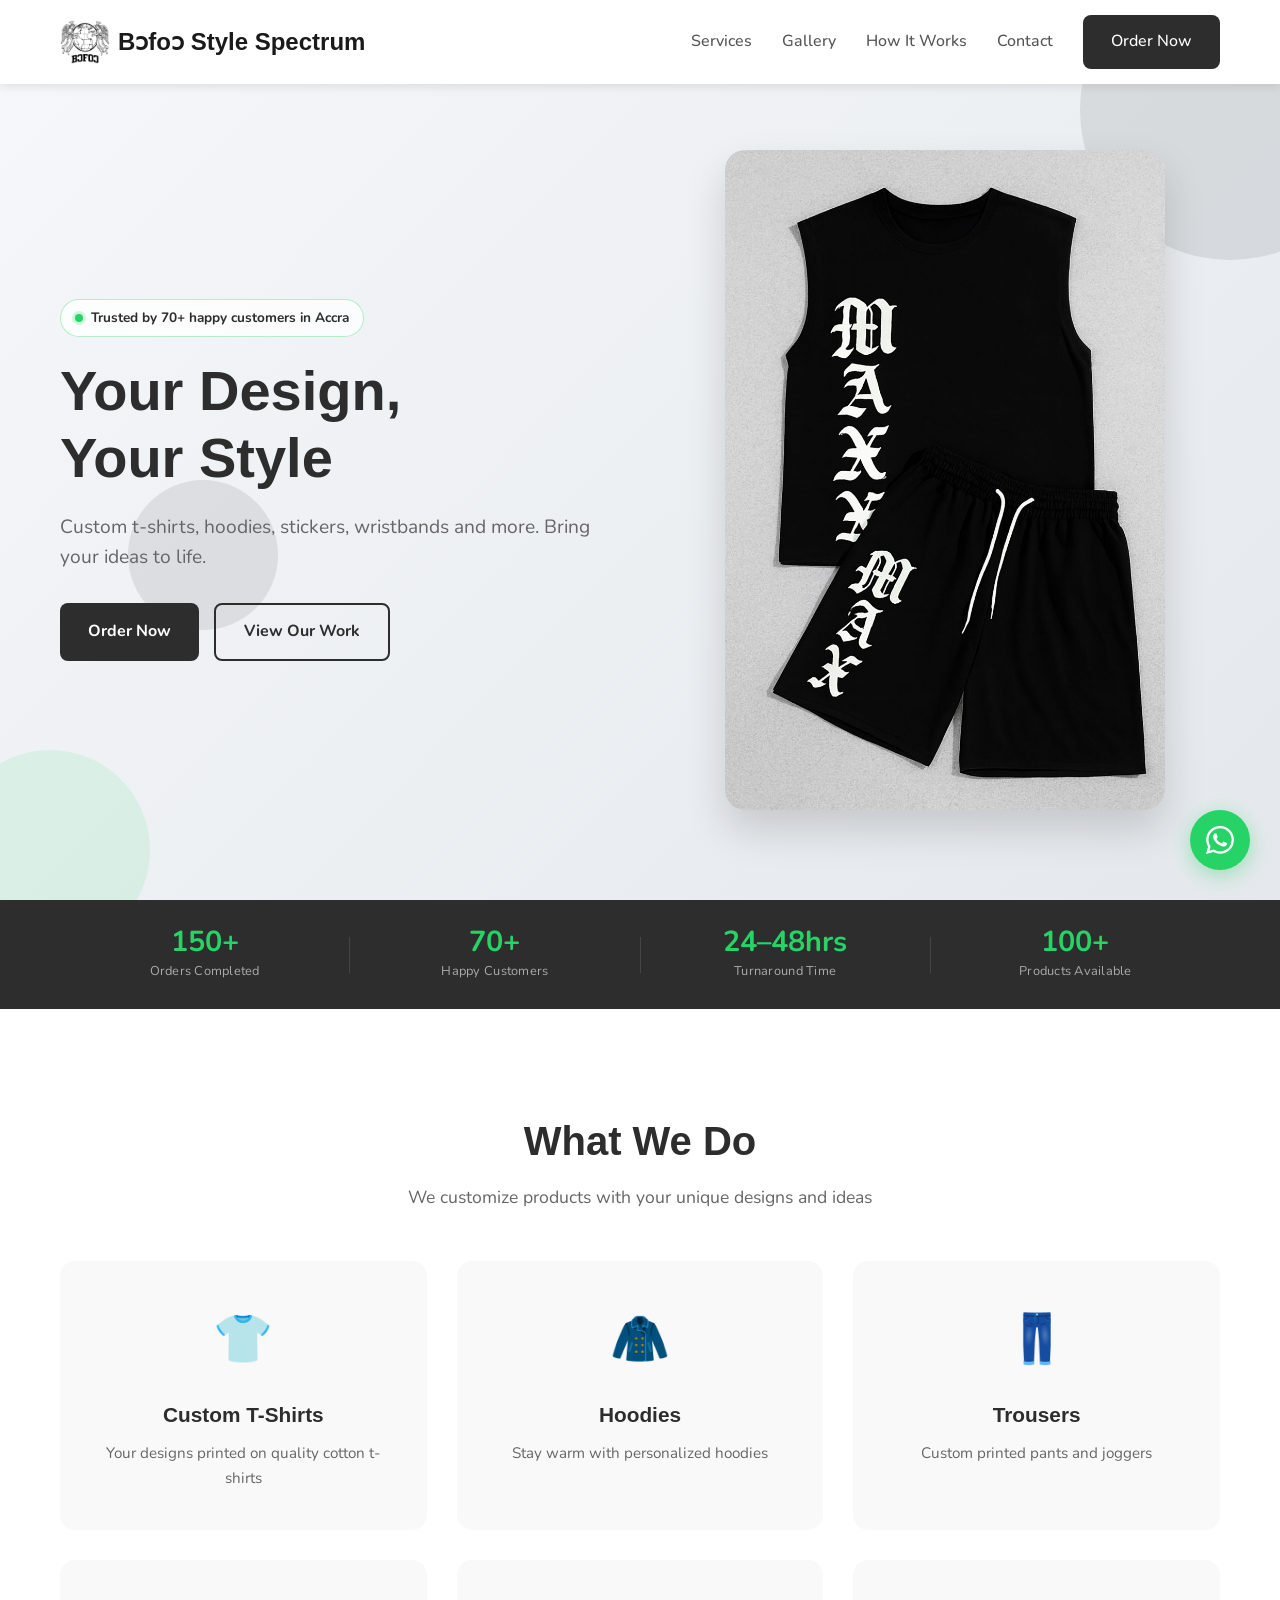
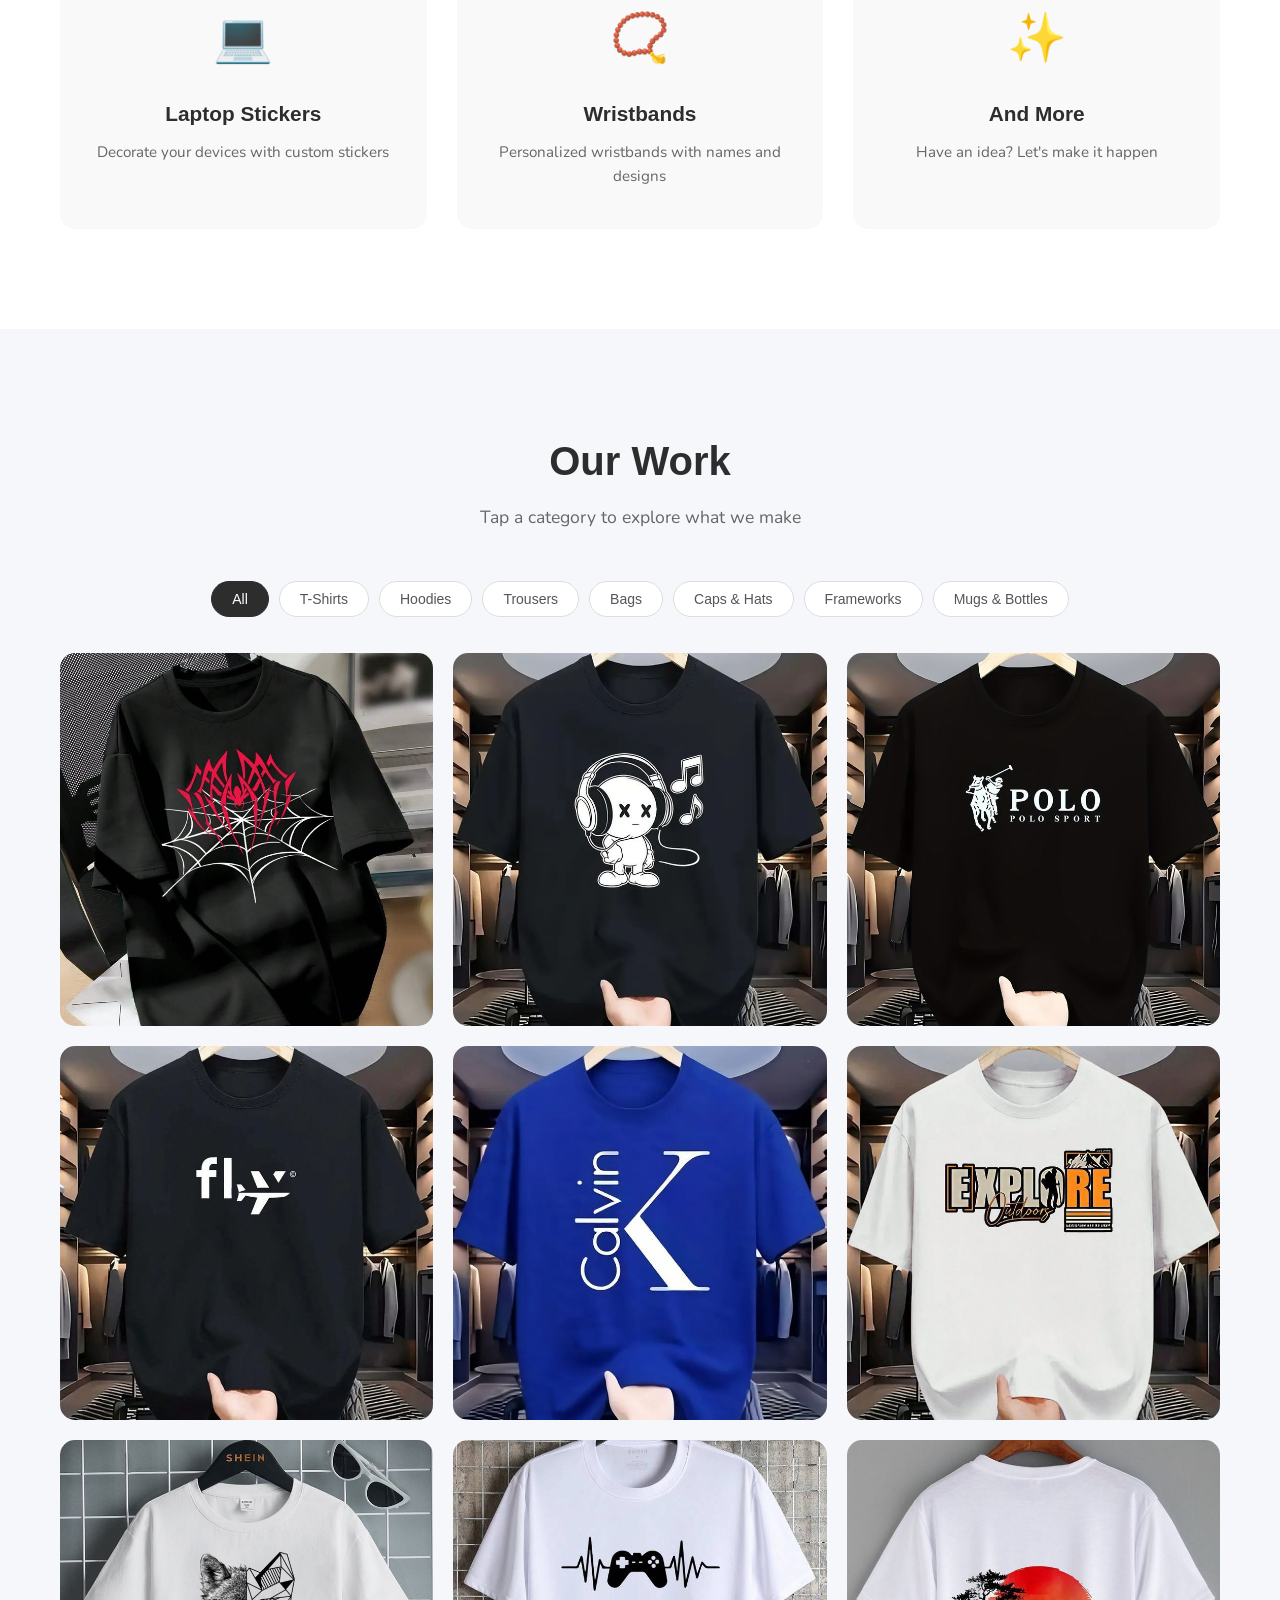
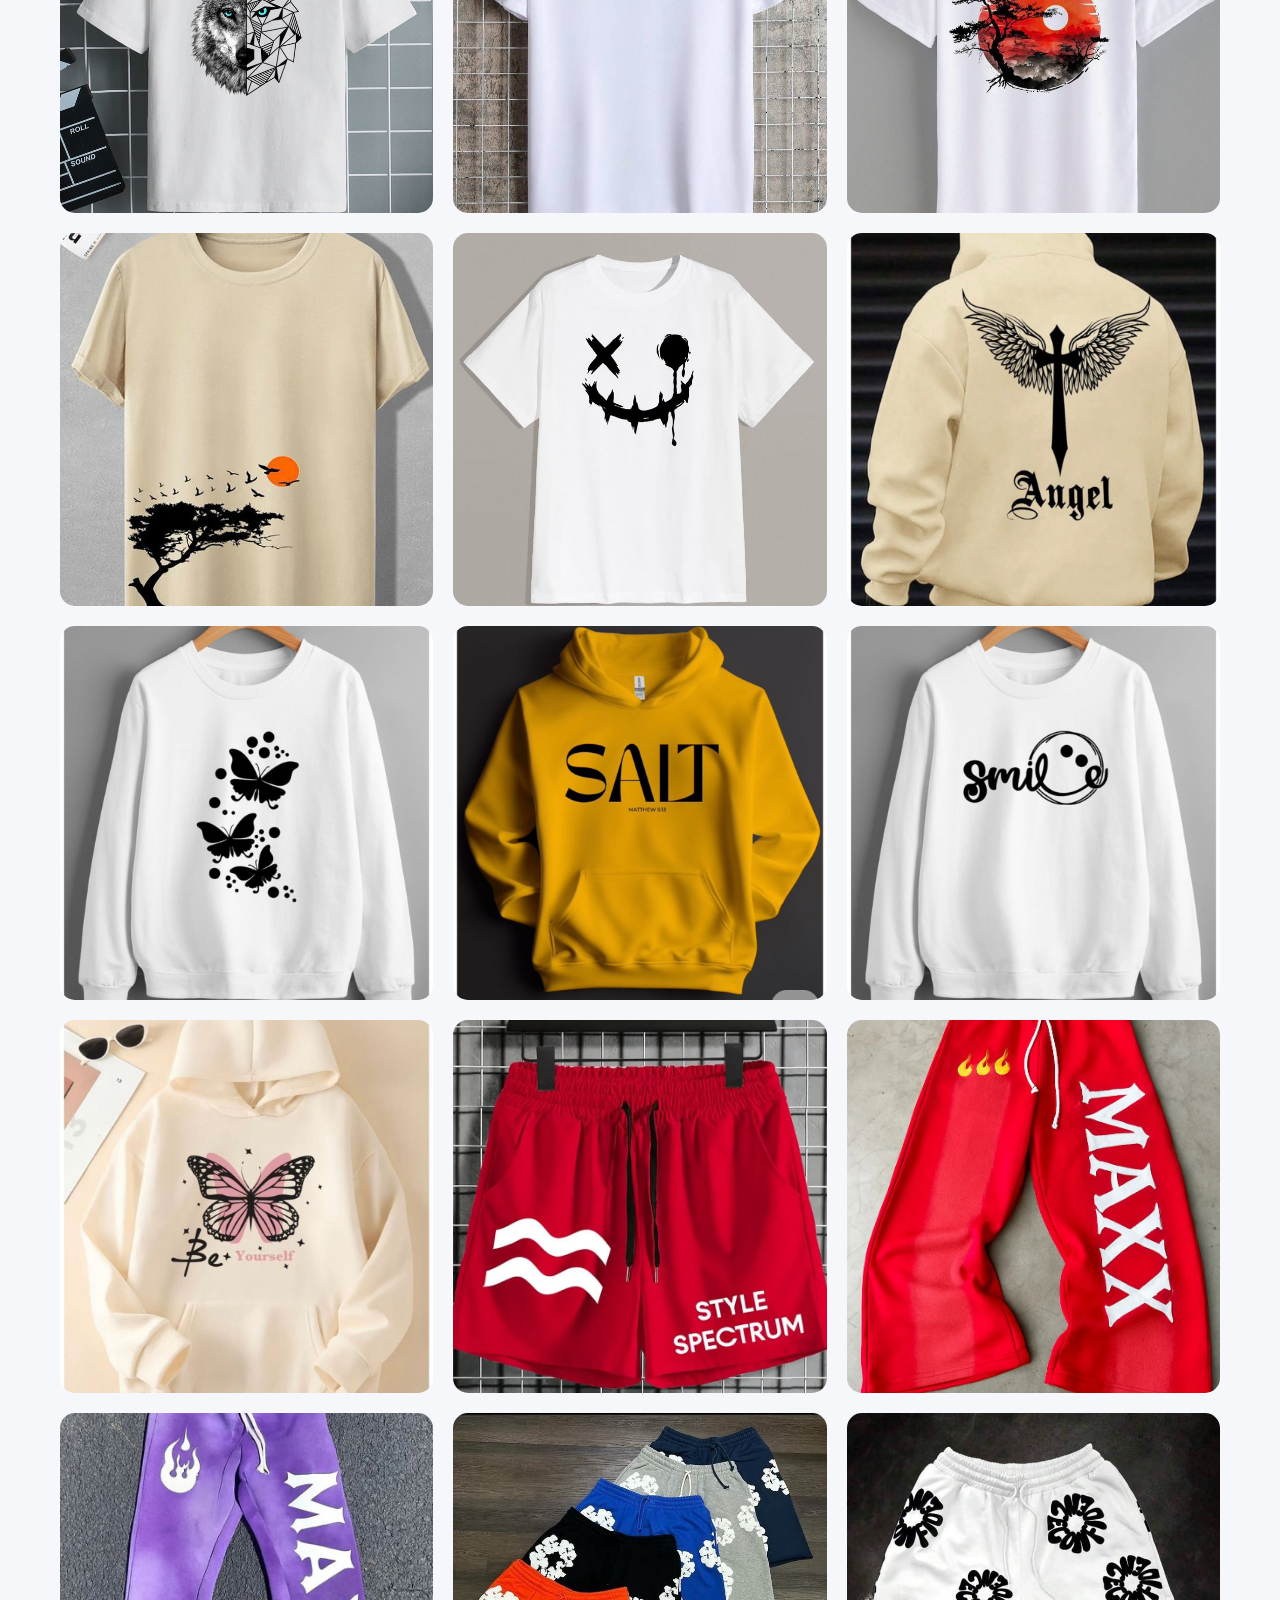
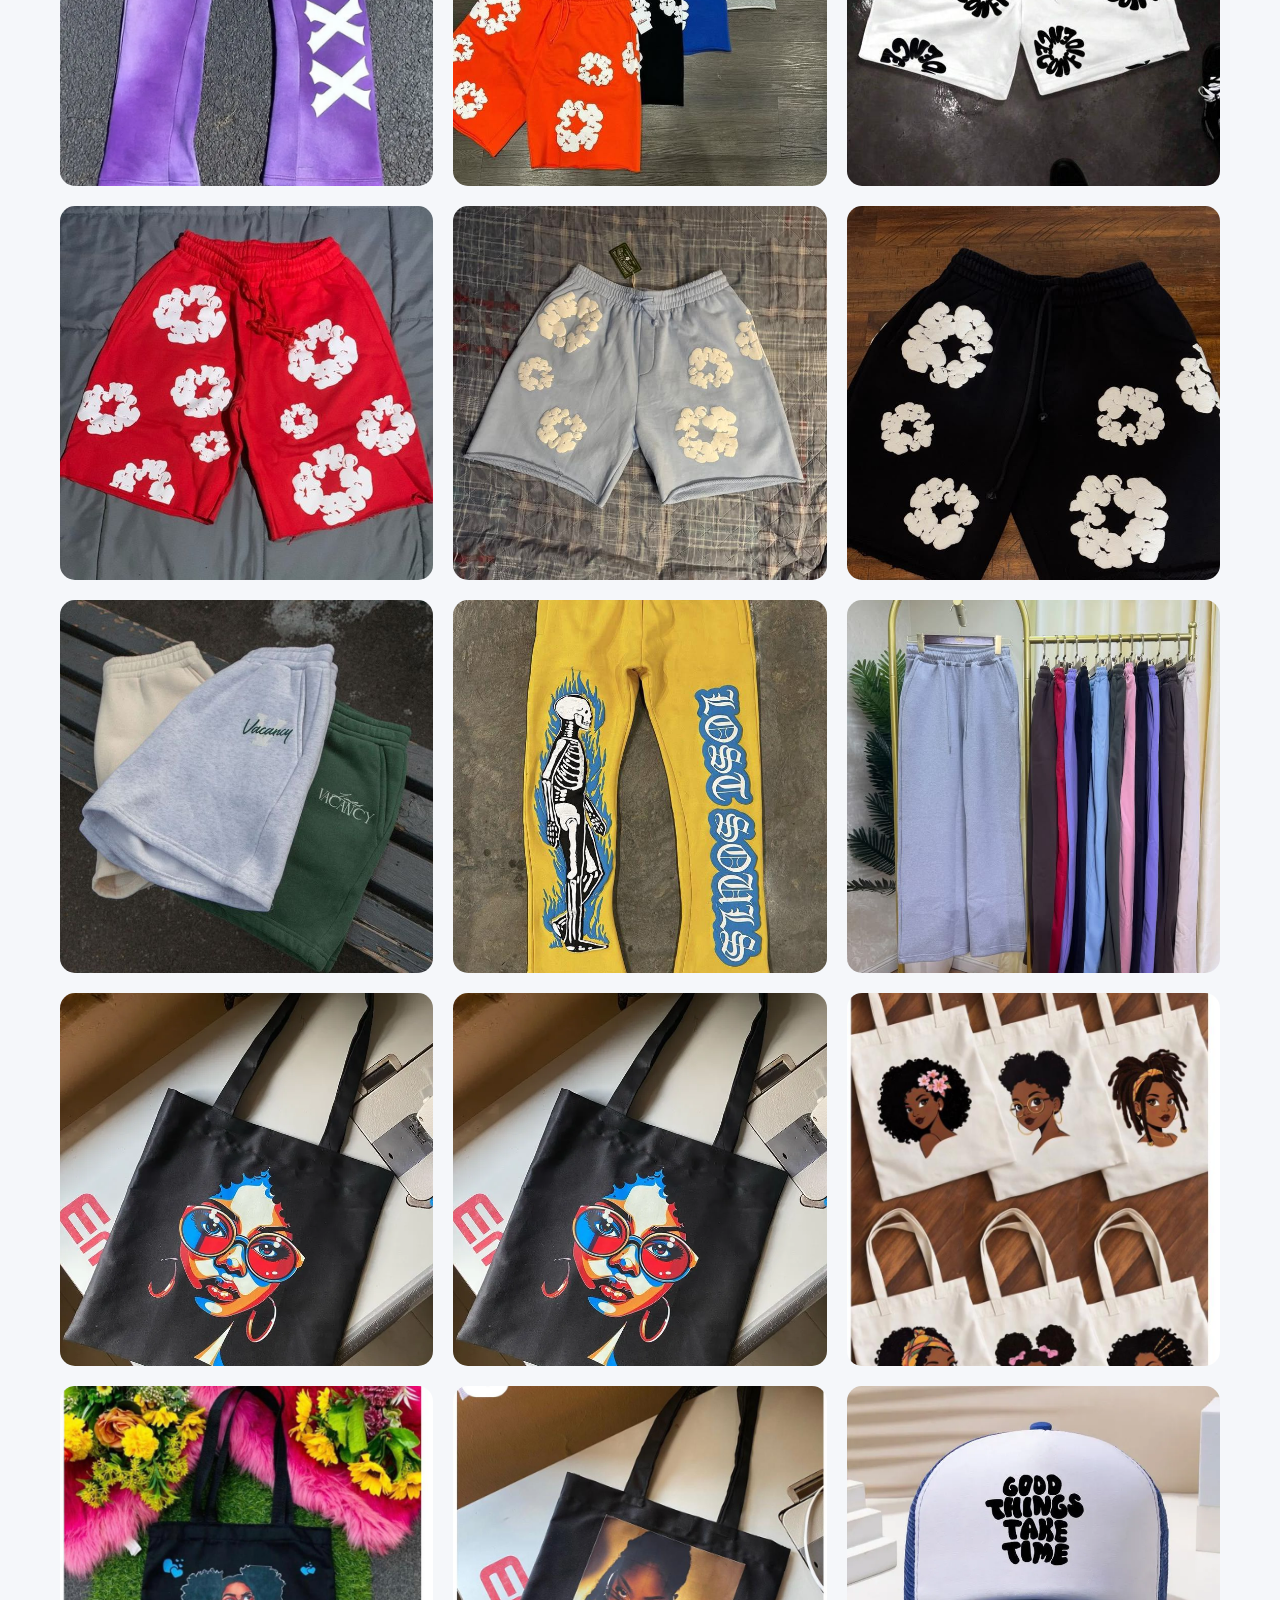
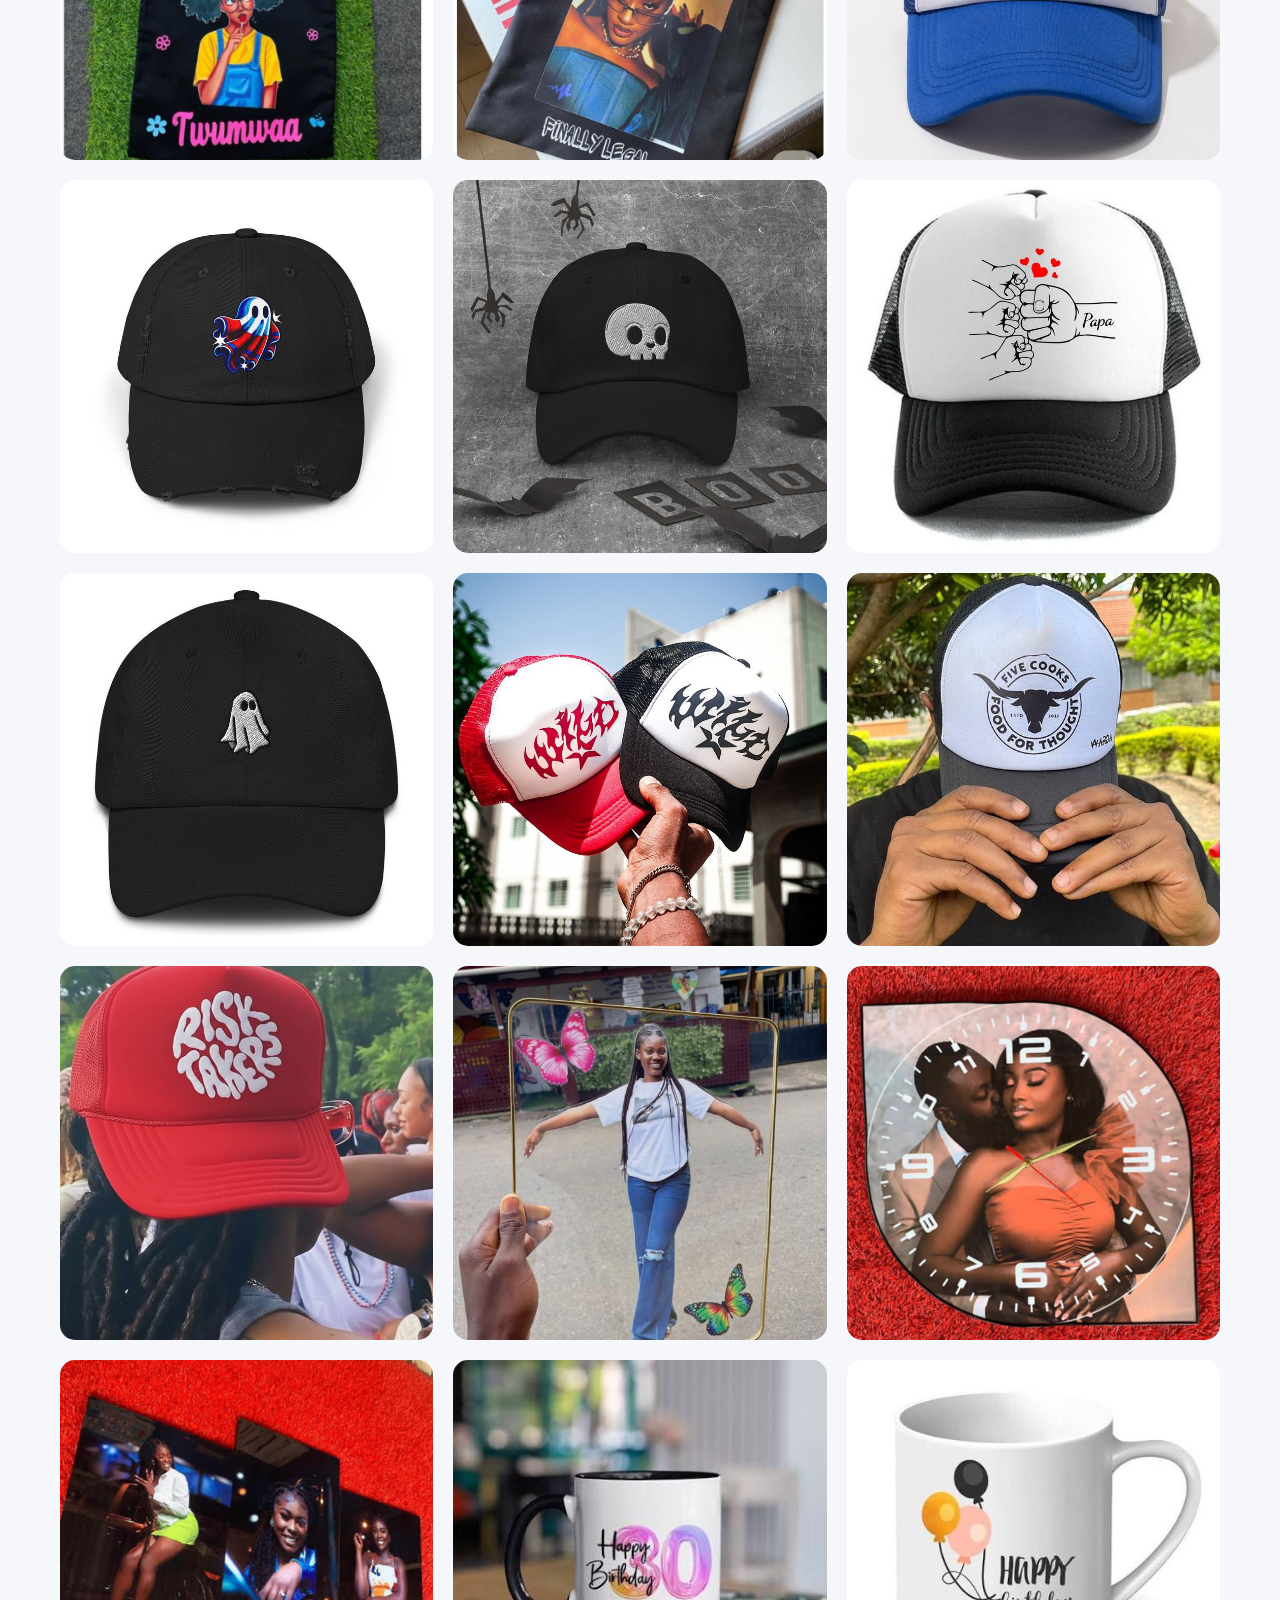
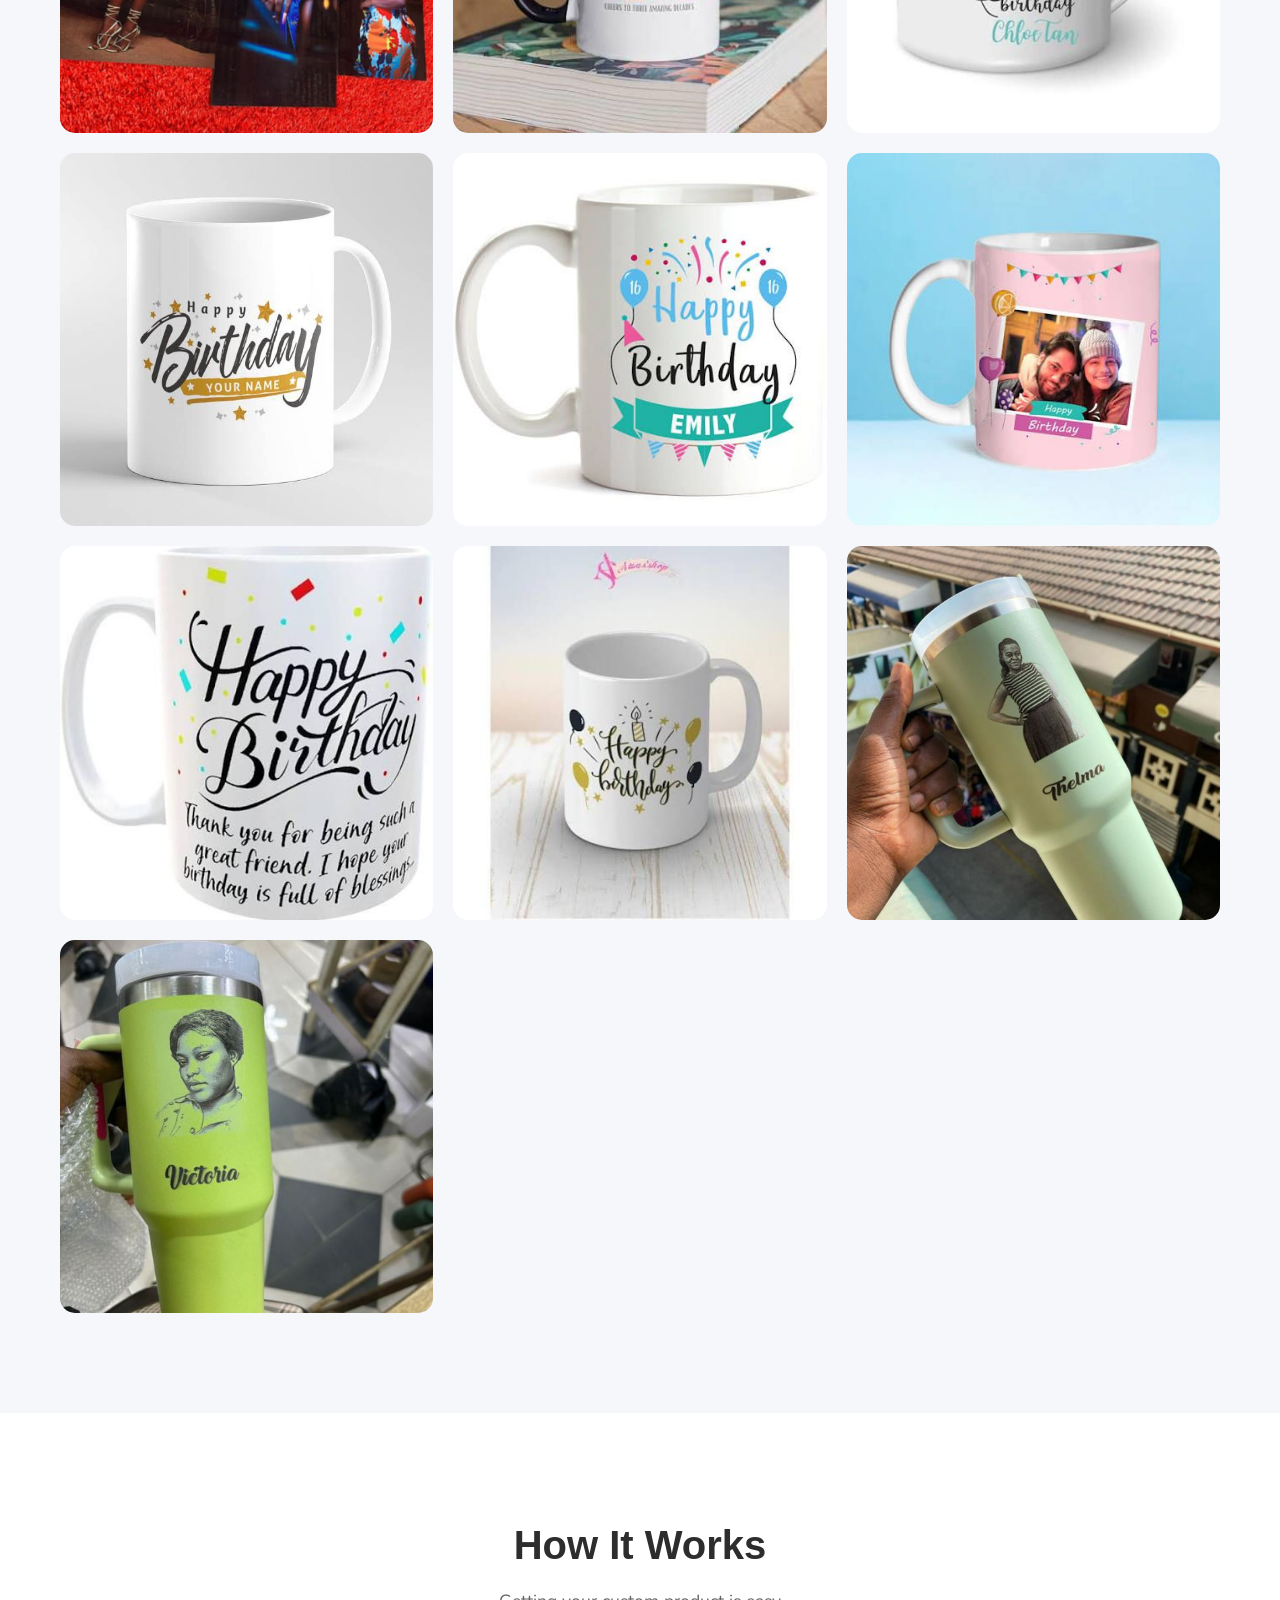
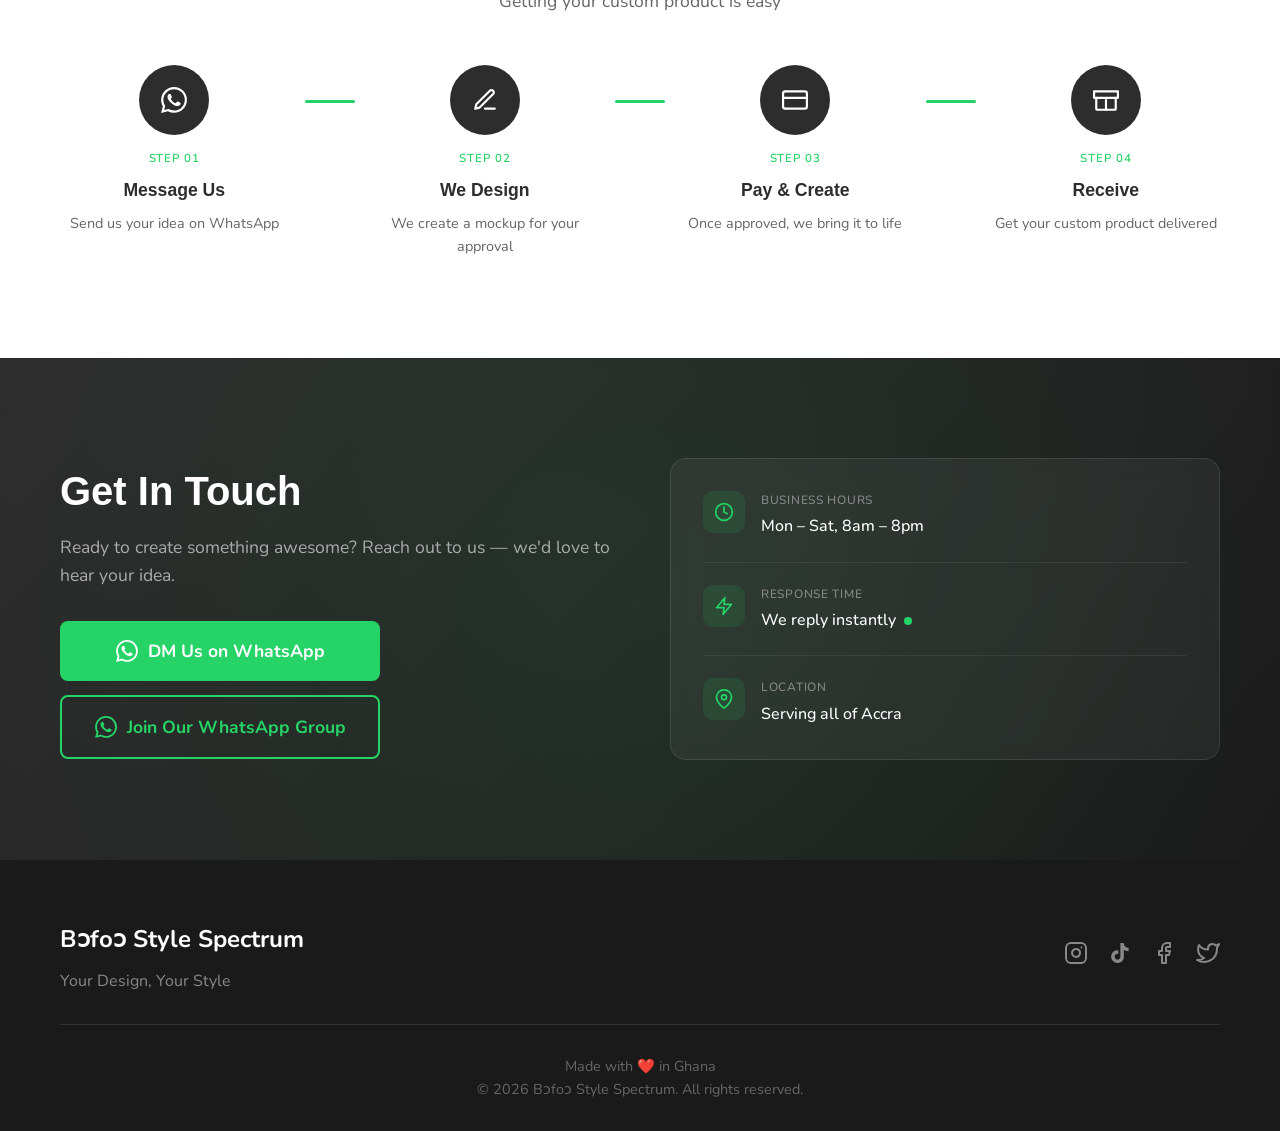
==== commit 06a219bb: "chore: add proper indexing and change website logo" ====
--- a/index.html
+++ b/index.html
@@ -1,781 +1,771 @@
 <!DOCTYPE html>
 <html lang="en">
 <head>
-    <meta charset="UTF-8">
-    <meta name="viewport" content="width=device-width, initial-scale=1.0">
-
-    <!-- Primary Meta Tags -->
-    <title>Bɔfoɔ Style Spectrum - Custom T-Shirts, Hoodies & Merchandise in Accra</title>
-    <meta name="title" content="Bɔfoɔ Style Spectrum - Custom T-Shirts, Hoodies & Merchandise in Accra">
-    <meta name="description" content="Custom t-shirts, hoodies, stickers, and wristbands in Accra, Ghana. Your designs, your style. Order via WhatsApp and get your personalized merchandise delivered.">
-    <meta name="keywords" content="custom t-shirts Ghana, custom hoodies Accra, personalized merchandise, custom stickers, wristbands, print on demand Ghana, Accra custom printing">
-    <meta name="robots" content="index, follow">
-    <meta name="language" content="English">
-    <meta name="author" content="Bɔfoɔ Style Spectrum">
-
-    <!-- Open Graph / Facebook -->
-    <meta property="og:type" content="website">
-    <meta property="og:url" content="https://stylespectrum.art/">
-    <meta property="og:title" content="Bɔfoɔ Style Spectrum - Custom T-Shirts & Merchandise">
-    <meta property="og:description" content="Custom t-shirts, hoodies, stickers, and wristbands in Accra, Ghana. Your designs, your style.">
-    <meta property="og:image" content="https://stylespectrum.art/images/hero-image.webp">
-
-    <!-- Twitter -->
-    <meta property="twitter:card" content="summary_large_image">
-    <meta property="twitter:url" content="https://stylespectrum.art/">
-    <meta property="twitter:title" content="Bɔfoɔ Style Spectrum - Custom T-Shirts & Merchandise">
-    <meta property="twitter:description" content="Custom t-shirts, hoodies, stickers, and wristbands in Accra, Ghana. Your designs, your style.">
-    <meta property="twitter:image" content="https://stylespectrum.art/images/hero-image.webp">
-
-    <!-- Canonical URL -->
-    <link rel="canonical" href="https://stylespectrum.art/">
-    <link rel="shortcut icon" href="./images/favicon.ico" type="image/x-icon">
-    
-    <link rel="stylesheet" href="css/styles.css">
-    <!-- Google Fonts -->
-    <link rel="preconnect" href="https://fonts.googleapis.com">
-    <link rel="preconnect" href="https://fonts.gstatic.com" crossorigin>
-    <link href="https://fonts.googleapis.com/css2?family=Google+Sans+Flex:opsz,wght@6..144,1..1000&family=Nunito:ital,wght@0,200..1000;1,200..1000&display=swap" rel="stylesheet">
+  <meta charset="UTF-8">
+  <meta name="viewport" content="width=device-width, initial-scale=1.0">
+
+  <!-- Primary Meta Tags -->
+  <title>Bɔfoɔ Style Spectrum - Custom T-Shirts, Hoodies & Merchandise in Accra</title>
+  <meta name="title" content="Bɔfoɔ Style Spectrum - Custom T-Shirts, Hoodies & Merchandise in Accra">
+  <meta name="description" content="Custom t-shirts, hoodies, stickers, and wristbands in Accra, Ghana. Your designs, your style. Order via WhatsApp and get your personalized merchandise delivered.">
+  <meta name="keywords" content="custom t-shirts Ghana, custom hoodies Accra, personalized merchandise, custom stickers, wristbands, print on demand Ghana, Accra custom printing">
+  <meta name="robots" content="index, follow">
+  <meta name="language" content="English">
+  <meta name="author" content="Bɔfoɔ Style Spectrum">
+
+  <!-- Open Graph / Facebook -->
+  <meta property="og:type" content="website">
+  <meta property="og:url" content="https://stylespectrum.art/">
+  <meta property="og:title" content="Bɔfoɔ Style Spectrum - Custom T-Shirts & Merchandise">
+  <meta property="og:description" content="Custom t-shirts, hoodies, stickers, and wristbands in Accra, Ghana. Your designs, your style.">
+  <meta property="og:image" content="https://stylespectrum.art/images/hero-image.webp">
+
+  <!-- Twitter -->
+  <meta property="twitter:card" content="summary_large_image">
+  <meta property="twitter:url" content="https://stylespectrum.art/">
+  <meta property="twitter:title" content="Bɔfoɔ Style Spectrum - Custom T-Shirts & Merchandise">
+  <meta property="twitter:description" content="Custom t-shirts, hoodies, stickers, and wristbands in Accra, Ghana. Your designs, your style.">
+  <meta property="twitter:image" content="https://stylespectrum.art/images/hero-image.webp">
+
+  <!-- Canonical URL -->
+  <link rel="canonical" href="https://stylespectrum.art/">
+  <link rel="shortcut icon" href="./images/logo.ico" type="image/x-icon">
+  
+  <link rel="stylesheet" href="css/styles.css">
+  <!-- Google Fonts -->
+  <link rel="preconnect" href="https://fonts.googleapis.com">
+  <link rel="preconnect" href="https://fonts.gstatic.com" crossorigin>
+  <link href="https://fonts.googleapis.com/css2?family=Google+Sans+Flex:opsz,wght@6..144,1..1000&family=Nunito:ital,wght@0,200..1000;1,200..1000&display=swap" rel="stylesheet">
 </head>
 <body>
-    <!-- Header -->
-    <header class="header">
-        <div class="container">
-            <a href="#" class="logo desktop-name">
-                <div class="logo-container">
-                    <img src="./images/logo.png" alt="logo" class="logo-img">
-                    <span>Bɔfoɔ Style Spectrum</span>
-                </div>
-            </a>
-            <a href="#" class="logo mobile-name">
-                <div class="logo-container">
-                    <img src="./images/logo.png" alt="logo" class="logo-img">
-                    <span>Bɔfoɔ Spectrum</span>
-                </div>
-            </a>
-
-            <nav class="nav">
-                <a href="#services">Services</a>
-                <a href="#gallery">Gallery</a>
-                <a href="#how-it-works">How It Works</a>
-                <a href="#contact">Contact</a>
-                <a href="https://wa.me/+233503122296" class="btn btn-primary" target="_blank">Order Now</a>
-            </nav>
-            <button class="mobile-menu-btn" id="mobileMenuBtn">
-                <span></span>
-                <span></span>
-                <span></span>
-            </button>
-        </div>
-    </header>
-
-    <!-- Mobile Menu -->
-    <div class="mobile-menu" id="mobileMenu">
+  <!-- Header -->
+  <header class="header">
+    <div class="container">
+      <a href="#" class="logo desktop-name">
+        <div class="logo-container">
+        <img src="./images/logo.png" alt="logo" class="logo-img">
+        <span>Bɔfoɔ Style Spectrum</span>
+        </div>
+      </a>
+      <a href="#" class="logo mobile-name">
+        <div class="logo-container">
+        <img src="./images/logo.png" alt="logo" class="logo-img">
+        <span>Bɔfoɔ Spectrum</span>
+        </div>
+      </a>
+
+      <nav class="nav">
         <a href="#services">Services</a>
         <a href="#gallery">Gallery</a>
         <a href="#how-it-works">How It Works</a>
         <a href="#contact">Contact</a>
+        <a href="https://wa.me/+233540789934" class="btn btn-primary" target="_blank">Order Now</a>
+      </nav>
+      <button class="mobile-menu-btn" id="mobileMenuBtn">
+        <span></span>
+        <span></span>
+        <span></span>
+      </button>
     </div>
-
-    <!-- Hero Section -->
-    <section class="hero">
-        <div class="container">
-            <div class="hero-content">
-                <div class="hero-pill">
-                    <span class="hero-pill-dot"></span>
-                    <span>Trusted by 70+ happy customers in Accra</span>
-                </div>
-
-                <h1 class="hero-title">
-                    <span class="hero-line">Your Design,</span>
-                    <span class="hero-line">Your Style</span>
-                </h1>
-                <p class="hero-description">Custom t-shirts, hoodies, stickers, wristbands and more. Bring your ideas to life.</p>
-                <div class="hero-buttons">
-                    <a href="https://wa.me/+233503122296" class="btn btn-primary" target="_blank">
-                        Order Now
+  </header>
+
+  <!-- Mobile Menu -->
+  <div class="mobile-menu" id="mobileMenu">
+    <a href="#services">Services</a>
+    <a href="#gallery">Gallery</a>
+    <a href="#how-it-works">How It Works</a>
+    <a href="#contact">Contact</a>
+  </div>
+
+  <!-- Hero Section -->
+  <section class="hero">
+    <div class="container">
+      <div class="hero-content">
+        <div class="hero-pill">
+          <span class="hero-pill-dot"></span>
+          <span>Trusted by 70+ happy customers in Accra</span>
+        </div>
+
+        <h1 class="hero-title">
+          <span class="hero-line">Your Design,</span>
+          <span class="hero-line">Your Style</span>
+        </h1>
+        <p class="hero-description">Custom t-shirts, hoodies, stickers, wristbands and more. Bring your ideas to life.</p>
+        <div class="hero-buttons">
+          <a href="https://wa.me/+233503122296" class="btn btn-primary" target="_blank">
+            Order Now
+          </a>
+          <a href="#gallery" class="btn btn-secondary">
+            View Our Work
+          </a>
+        </div>
+      </div>
+      <div class="hero-image">
+        <img src="images/hero-image.jpeg" alt="Custom designed products" height="700px">
+      </div>
+    </div>
+    <!-- Floating shapes for decoration -->
+    <div class="hero-shapes">
+      <div class="shape shape-1"></div>
+      <div class="shape shape-2"></div>
+      <div class="shape shape-3"></div>
+    </div>
+  </section>
+
+  <!-- Stats Bar -->
+  <div class="stats-bar">
+    <div class="container">
+      <div class="stats-grid">
+        <div class="stat-item">
+          <span class="stat-number">150+</span>
+          <span class="stat-label">Orders Completed</span>
+        </div>
+        <div class="stat-divider"></div>
+        <div class="stat-item">
+          <span class="stat-number">70+</span>
+          <span class="stat-label">Happy Customers</span>
+        </div>
+        <div class="stat-divider"></div>
+        <div class="stat-item">
+          <span class="stat-number">24–48hrs</span>
+          <span class="stat-label">Turnaround Time</span>
+        </div>
+        <div class="stat-divider"></div>
+        <div class="stat-item">
+          <span class="stat-number">100+</span>
+          <span class="stat-label">Products Available</span>
+        </div>
+      </div>
+    </div>
+  </div>
+
+  <!-- Services Section -->
+  <section class="services" id="services">
+    <div class="container">
+      <h2 class="section-title animate-on-scroll">What We Do</h2>
+      <p class="section-subtitle animate-on-scroll">We customize products with your unique designs and ideas</p>
+      
+      <div class="services-grid">
+        <div class="service-card animate-on-scroll" data-delay="0">
+          <div class="service-icon">👕</div>
+          <h3>Custom T-Shirts</h3>
+          <p>Your designs printed on quality cotton t-shirts</p>
+        </div>
+        <div class="service-card animate-on-scroll" data-delay="100">
+          <div class="service-icon">🧥</div>
+          <h3>Hoodies</h3>
+          <p>Stay warm with personalized hoodies</p>
+        </div>
+        <div class="service-card animate-on-scroll" data-delay="200">
+          <div class="service-icon">👖</div>
+          <h3>Trousers</h3>
+          <p>Custom printed pants and joggers</p>
+        </div>
+        <div class="service-card animate-on-scroll" data-delay="300">
+          <div class="service-icon">💻</div>
+          <h3>Laptop Stickers</h3>
+          <p>Decorate your devices with custom stickers</p>
+        </div>
+        <div class="service-card animate-on-scroll" data-delay="400">
+          <div class="service-icon">📿</div>
+          <h3>Wristbands</h3>
+          <p>Personalized wristbands with names and designs</p>
+        </div>
+        <div class="service-card animate-on-scroll" data-delay="500">
+          <div class="service-icon">✨</div>
+          <h3>And More</h3>
+          <p>Have an idea? Let's make it happen</p>
+        </div>
+      </div>
+    </div>
+  </section>
+
+  <!-- Gallery Section -->
+  <section class="gallery" id="gallery">
+    <div class="container">
+      <h2 class="section-title animate-on-scroll">Our Work</h2>
+      <p class="section-subtitle animate-on-scroll">Tap a category to explore what we make</p>
+
+      <!-- Filter Tabs -->
+      <div class="gallery-tabs-wrapper">
+        <div class="gallery-tabs">
+          <button class="gallery-tab active" data-filter="all">All</button>
+          <button class="gallery-tab" data-filter="t-shirts">T-Shirts</button>
+          <button class="gallery-tab" data-filter="hoodies">Hoodies</button>
+          <button class="gallery-tab" data-filter="trousers">Trousers</button>
+          <button class="gallery-tab" data-filter="bags">Bags</button>
+          <button class="gallery-tab" data-filter="caps">Caps & Hats</button>
+          <button class="gallery-tab" data-filter="frameworks">Frameworks</button>
+          <button class="gallery-tab" data-filter="mugs">Mugs & Bottles</button>
+        </div>
+      </div>
+
+      <!-- Gallery Grid -->
+      <!-- t-shirts | hoodies | trousers | stickers | caps | frameworks | mugs -->
+      <div class="gallery-grid" id="galleryGrid">
+        <div class="gallery-item" data-category="t-shirts">
+          <img src="images/shirt-1.jpeg" alt="Custom T-Shirt">
+          <div class="gallery-overlay">
+            <span class="gallery-cat-label">T-Shirt</span>
+          </div>
+        </div>
+
+        <div class="gallery-item" data-category="t-shirts">
+          <img src="images/shirt-2.jpeg" alt="Custom T-Shirt">
+          <div class="gallery-overlay">
+            <span class="gallery-cat-label">T-Shirt</span>
+          </div>
+        </div>
+
+        <div class="gallery-item" data-category="t-shirts">
+          <img src="images/shirt-3.jpeg" alt="Custom T-Shirt">
+          <div class="gallery-overlay">
+            <span class="gallery-cat-label">T-Shirt</span>
+          </div>
+        </div>
+
+        <div class="gallery-item" data-category="t-shirts">
+          <img src="images/shirt-4.jpeg" alt="Custom T-Shirt">
+          <div class="gallery-overlay">
+            <span class="gallery-cat-label">T-Shirt</span>
+          </div>
+        </div>
+
+        <div class="gallery-item" data-category="t-shirts">
+          <img src="images/shirt-5.jpeg" alt="Custom T-Shirt">
+          <div class="gallery-overlay">
+            <span class="gallery-cat-label">T-Shirt</span>
+          </div>
+        </div>
+
+        <div class="gallery-item" data-category="t-shirts">
+          <img src="images/shirt-6.jpeg" alt="Custom T-Shirt">
+          <div class="gallery-overlay">
+            <span class="gallery-cat-label">T-Shirt</span>
+          </div>
+        </div>
+
+        <div class="gallery-item" data-category="t-shirts">
+          <img src="images/shirt-7.jpeg" alt="Custom T-Shirt">
+          <div class="gallery-overlay">
+            <span class="gallery-cat-label">T-Shirt</span>
+          </div>
+        </div>
+
+        <div class="gallery-item" data-category="t-shirts">
+          <img src="images/shirt-8.jpeg" alt="Custom T-Shirt">
+          <div class="gallery-overlay">
+            <span class="gallery-cat-label">T-Shirt</span>
+          </div>
+        </div>
+
+        <div class="gallery-item" data-category="t-shirts">
+          <img src="images/shirt-9.jpeg" alt="Custom T-Shirt">
+          <div class="gallery-overlay">
+            <span class="gallery-cat-label">T-Shirt</span>
+          </div>
+        </div>
+
+        <div class="gallery-item" data-category="t-shirts">
+          <img src="images/shirt-10.jpeg" alt="Custom T-Shirt">
+          <div class="gallery-overlay">
+            <span class="gallery-cat-label">T-Shirt</span>
+          </div>
+        </div>
+
+        <div class="gallery-item" data-category="t-shirts">
+          <img src="images/shirt-11.jpeg" alt="Custom T-Shirt">
+          <div class="gallery-overlay">
+            <span class="gallery-cat-label">T-Shirt</span>
+          </div>
+        </div>
+
+        <!-- HOODIES -->
+        <div class="gallery-item" data-category="hoodies">
+          <img src="images/hoodies/hoodie-1.jpeg" alt="Custom Hoodie">
+          <div class="gallery-overlay">
+            <span class="gallery-cat-label">Hoodie</span>
+          </div>
+        </div>
+
+        <div class="gallery-item" data-category="hoodies">
+          <img src="images/hoodies/hoodie-2.jpeg" alt="Custom Hoodie">
+          <div class="gallery-overlay">
+            <span class="gallery-cat-label">Hoodie</span>
+          </div>
+        </div>
+
+        <div class="gallery-item" data-category="hoodies">
+          <img src="images/hoodies/hoodie-3.jpeg" alt="Custom Hoodie">
+          <div class="gallery-overlay">
+            <span class="gallery-cat-label">Hoodie</span>
+          </div>
+        </div>
+
+        <div class="gallery-item" data-category="hoodies">
+          <img src="images/hoodies/hoodie-4.jpeg" alt="Custom Hoodie">
+          <div class="gallery-overlay">
+            <span class="gallery-cat-label">Hoodie</span>
+          </div>
+        </div>
+
+        <div class="gallery-item" data-category="hoodies">
+          <img src="images/hoodies/hoodie-5.jpeg" alt="Custom Hoodie">
+          <div class="gallery-overlay">
+            <span class="gallery-cat-label">Hoodie</span>
+          </div>
+        </div>
+
+        <div class="gallery-item" data-category="trousers">
+          <img src="images/work-1.webp" alt="Custom T-Shirt">
+          <div class="gallery-overlay">
+            <span class="gallery-cat-label">Trousers</span>
+          </div>
+        </div>
+
+        <div class="gallery-item" data-category="trousers">
+          <img src="images/work-2.webp" alt="Custom Hoodie">
+          <div class="gallery-overlay">
+            <span class="gallery-cat-label">Trousers</span>
+          </div>
+        </div>
+
+        <div class="gallery-item" data-category="stickers">
+          <img src="images/work-3.webp" alt="Custom Stickers">
+          <div class="gallery-overlay">
+            <span class="gallery-cat-label">Stickers</span>
+          </div>
+        </div>
+
+        <!-- TROUSERS -->
+        <div class="gallery-item" data-category="trousers">
+          <img src="images/trousers/trouser-1.jpeg" alt="Custom Trousers">
+          <div class="gallery-overlay">
+            <span class="gallery-cat-label">Trousers</span>
+          </div>
+        </div>
+
+        <div class="gallery-item" data-category="trousers">
+          <img src="images/trousers/trouser-2.jpeg" alt="Custom Trousers">
+          <div class="gallery-overlay">
+            <span class="gallery-cat-label">Trousers</span>
+          </div>
+        </div>
+
+        <div class="gallery-item" data-category="trousers">
+          <img src="images/trousers/trouser-3.jpeg" alt="Custom Trousers">
+          <div class="gallery-overlay">
+            <span class="gallery-cat-label">Trousers</span>
+          </div>
+        </div>
+
+        <div class="gallery-item" data-category="trousers">
+          <img src="images/trousers/trouser-4.jpeg" alt="Custom Trousers">
+          <div class="gallery-overlay">
+            <span class="gallery-cat-label">Trousers</span>
+          </div>
+        </div>
+
+        <div class="gallery-item" data-category="trousers">
+          <img src="images/trousers/trouser-5.jpeg" alt="Custom Trousers">
+          <div class="gallery-overlay">
+            <span class="gallery-cat-label">Trousers</span>
+          </div>
+        </div>
+
+        <div class="gallery-item" data-category="trousers">
+          <img src="images/trousers/trouser-6.jpeg" alt="Custom Trousers">
+          <div class="gallery-overlay">
+            <span class="gallery-cat-label">Trousers</span>
+          </div>
+        </div>
+
+        <div class="gallery-item" data-category="trousers">
+          <img src="images/trousers/trouser-7.jpeg" alt="Custom Trousers">
+          <div class="gallery-overlay">
+            <span class="gallery-cat-label">Trousers</span>
+          </div>
+        </div>
+
+        <div class="gallery-item" data-category="trousers">
+          <img src="images/trousers/trouser-8.jpeg" alt="Custom Trousers">
+          <div class="gallery-overlay">
+            <span class="gallery-cat-label">Trousers</span>
+          </div>
+        </div>
+
+        <div class="gallery-item" data-category="trousers">
+          <img src="images/work-5.webp" alt="Custom Trousers">
+          <div class="gallery-overlay">
+            <span class="gallery-cat-label">Trousers</span>
+          </div>
+        </div>
+
+        <div class="gallery-item" data-category="trousers">
+          <img src="images/work-5.webp" alt="Custom Trousers">
+          <div class="gallery-overlay">
+            <span class="gallery-cat-label">Trousers</span>
+          </div>
+        </div>
+
+        <!-- Tote-bags -->
+          <div class="gallery-item" data-category="bags">
+            <img src="images/tote-bags/bag-1.jpg" alt="Custom Tote-bags">
+            <div class="gallery-overlay">
+              <span class="gallery-cat-label">Bags</span>
+            </div>
+        </div>
+
+        <div class="gallery-item" data-category="bags">
+          <img src="images/tote-bags/bag-2.jpg" alt="Custom Tote-bags">
+          <div class="gallery-overlay">
+            <span class="gallery-cat-label">Bags</span>
+          </div>
+        </div>
+
+        <div class="gallery-item" data-category="bags">
+          <img src="images/tote-bags/bag-4.jpg" alt="Custom Tote-bags">
+          <div class="gallery-overlay">
+            <span class="gallery-cat-label">Bags</span>
+          </div>
+        </div>
+
+        <div class="gallery-item" data-category="caps">
+          <img src="images/caps/cap-1.webp" alt="Custom Mug">
+          <div class="gallery-overlay">
+            <span class="gallery-cat-label">Cap</span>
+          </div>
+        </div>
+
+        <div class="gallery-item" data-category="caps">
+          <img src="images/caps/cap-2.jpeg" alt="Custom Mug">
+          <div class="gallery-overlay">
+            <span class="gallery-cat-label">Cap</span>
+          </div>
+        </div>
+
+        <div class="gallery-item" data-category="caps">
+          <img src="images/caps/cap-3.jpeg" alt="Custom Mug">
+          <div class="gallery-overlay">
+            <span class="gallery-cat-label">Cap</span>
+          </div>
+        </div>
+
+        <div class="gallery-item" data-category="caps">
+          <img src="images/caps/cap-4.jpeg" alt="Custom Mug">
+          <div class="gallery-overlay">
+            <span class="gallery-cat-label">Cap</span>
+          </div>
+        </div>
+
+        <div class="gallery-item" data-category="caps">
+          <img src="images/caps/cap-5.jpeg" alt="Custom Mug">
+          <div class="gallery-overlay">
+            <span class="gallery-cat-label">Cap</span>
+          </div>
+        </div>
+
+        <div class="gallery-item" data-category="caps">
+          <img src="images/caps/cap-6.jpeg" alt="Custom Mug">
+          <div class="gallery-overlay">
+            <span class="gallery-cat-label">Cap</span>
+          </div>
+        </div>
+
+        <div class="gallery-item" data-category="caps">
+          <img src="images/caps/cap-7.jpeg" alt="Custom Mug">
+          <div class="gallery-overlay">
+            <span class="gallery-cat-label">Cap</span>
+          </div>
+        </div>
+
+        <div class="gallery-item" data-category="caps">
+          <img src="images/caps/cap-8.jpeg" alt="Custom Mug">
+          <div class="gallery-overlay">
+            <span class="gallery-cat-label">Cap</span>
+          </div>
+        </div>
+
+        <div class="gallery-item" data-category="frameworks">
+          <img src="images/frames/frame-1.jpg" alt="Custom Frameworks">
+          <div class="gallery-overlay">
+            <span class="gallery-cat-label">Frames</span>
+          </div>
+        </div>
+
+        <div class="gallery-item" data-category="frameworks">
+          <img src="images/frames/frame-2.jpg" alt="Custom Frameworks">
+          <div class="gallery-overlay">
+            <span class="gallery-cat-label">Frames</span>
+          </div>
+        </div>
+
+        <div class="gallery-item" data-category="frameworks">
+          <img src="images/frames/frame-3.jpg" alt="Custom Frameworks">
+          <div class="gallery-overlay">
+            <span class="gallery-cat-label">Frames</span>
+          </div>
+        </div>
+
+        <!-- Mugs & Bottles -->
+        <div class="gallery-item" data-category="mugs">
+          <img src="images/mugs.&.bottles/mug-1.jpg" alt="Custom Mugs and Bottles">
+          <div class="gallery-overlay">
+            <span class="gallery-cat-label">Mugs</span>
+          </div>
+        </div>
+
+        <div class="gallery-item" data-category="mugs">
+          <img src="images/mugs.&.bottles/mug-2.jpg" alt="Custom Mugs and Bottles">
+          <div class="gallery-overlay">
+            <span class="gallery-cat-label">Mugs</span>
+          </div>
+        </div>
+
+        <div class="gallery-item" data-category="mugs">
+          <img src="images/mugs.&.bottles/mug-3.jpg" alt="Custom Mugs and Bottles">
+          <div class="gallery-overlay">
+            <span class="gallery-cat-label">Mugs</span>
+          </div>
+        </div>
+
+        <div class="gallery-item" data-category="mugs">
+          <img src="images/mugs.&.bottles/mug-4.jpg" alt="Custom Mugs and Bottles">
+          <div class="gallery-overlay">
+            <span class="gallery-cat-label">Mugs</span>
+          </div>
+        </div>
+
+        <div class="gallery-item" data-category="mugs">
+          <img src="images/mugs.&.bottles/mug-5.jpg" alt="Custom Mugs and Bottles">
+          <div class="gallery-overlay">
+            <span class="gallery-cat-label">Mugs</span>
+          </div>
+        </div>
+
+        <div class="gallery-item" data-category="mugs">
+          <img src="images/mugs.&.bottles/mug-6.jpg" alt="Custom Mugs and Bottles">
+          <div class="gallery-overlay">
+            <span class="gallery-cat-label">Mugs</span>
+          </div>
+        </div>
+
+        <div class="gallery-item" data-category="mugs">
+          <img src="images/mugs.&.bottles/mug-7.jpg" alt="Custom Mugs and Bottles">
+          <div class="gallery-overlay">
+            <span class="gallery-cat-label">Mugs</span>
+          </div>
+        </div>
+
+        <div class="gallery-item" data-category="mugs">
+          <img src="images/mugs.&.bottles/bottle-1.jpg" alt="Custom Mugs and Bottles">
+          <div class="gallery-overlay">
+            <span class="gallery-cat-label">Bottle</span>
+          </div>
+        </div>
+
+        <div class="gallery-item" data-category="mugs">
+          <img src="images/mugs.&.bottles/bottle-2.jpg" alt="Custom Mugs and Bottles">
+          <div class="gallery-overlay">
+            <span class="gallery-cat-label">Bottle</span>
+          </div>
+        </div>
+      </div>
+
+      <!-- Empty state (shown when a category has no images yet) -->
+      <div class="gallery-empty" id="galleryEmpty">
+        <p>No photos yet for this category — check back soon!</p>
+      </div>
+    </div>
+  </section>
+
+  <!-- How It Works Section -->
+  <section class="how-it-works" id="how-it-works">
+      <div class="container">
+          <h2 class="section-title animate-on-scroll">How It Works</h2>
+          <p class="section-subtitle animate-on-scroll">Getting your custom product is easy</p>
+          
+          <div class="steps">
+              <div class="step animate-on-scroll" data-delay="0">
+                  <div class="step-number">
+                      <svg xmlns="http://www.w3.org/2000/svg" width="26" height="26" viewBox="0 0 24 24" fill="currentColor">
+                          <path d="M17.472 14.382c-.297-.149-1.758-.867-2.03-.967-.273-.099-.471-.148-.67.15-.197.297-.767.966-.94 1.164-.173.199-.347.223-.644.075-.297-.15-1.255-.463-2.39-1.475-.883-.788-1.48-1.761-1.653-2.059-.173-.297-.018-.458.13-.606.134-.133.298-.347.446-.52.149-.174.198-.298.298-.497.099-.198.05-.371-.025-.52-.075-.149-.669-1.612-.916-2.207-.242-.579-.487-.5-.669-.51-.173-.008-.371-.01-.57-.01-.198 0-.52.074-.792.372-.272.297-1.04 1.016-1.04 2.479 0 1.462 1.065 2.875 1.213 3.074.149.198 2.096 3.2 5.077 4.487.709.306 1.262.489 1.694.625.712.227 1.36.195 1.871.118.571-.085 1.758-.719 2.006-1.413.248-.694.248-1.289.173-1.413-.074-.124-.272-.198-.57-.347m-5.421 7.403h-.004a9.87 9.87 0 01-5.031-1.378l-.361-.214-3.741.982.998-3.648-.235-.374a9.86 9.86 0 01-1.51-5.26c.001-5.45 4.436-9.884 9.888-9.884 2.64 0 5.122 1.03 6.988 2.898a9.825 9.825 0 012.893 6.994c-.003 5.45-4.437 9.884-9.885 9.884m8.413-18.297A11.815 11.815 0 0012.05 0C5.495 0 .16 5.335.157 11.892c0 2.096.547 4.142 1.588 5.945L.057 24l6.305-1.654a11.882 11.882 0 005.683 1.448h.005c6.554 0 11.89-5.335 11.893-11.893a11.821 11.821 0 00-3.48-8.413z"/>
+                      </svg>
+                  </div>
+                  <span class="step-count">Step 01</span>
+                  <h3>Message Us</h3>
+                  <p>Send us your idea on WhatsApp</p>
+              </div>
+
+              <div class="step-line animate-on-scroll" data-delay="100"></div>
+
+              <div class="step animate-on-scroll" data-delay="200">
+                  <div class="step-number">
+                      <svg xmlns="http://www.w3.org/2000/svg" width="26" height="26" viewBox="0 0 24 24" fill="none" stroke="currentColor" stroke-width="2" stroke-linecap="round" stroke-linejoin="round">
+                          <path d="M12 20h9"></path>
+                          <path d="M16.5 3.5a2.121 2.121 0 0 1 3 3L7 19l-4 1 1-4L16.5 3.5z"></path>
+                      </svg>
+                  </div>
+                  <span class="step-count">Step 02</span>
+                  <h3>We Design</h3>
+                  <p>We create a mockup for your approval</p>
+              </div>
+
+              <div class="step-line animate-on-scroll" data-delay="300"></div>
+
+              <div class="step animate-on-scroll" data-delay="400">
+                  <div class="step-number">
+                      <svg xmlns="http://www.w3.org/2000/svg" width="26" height="26" viewBox="0 0 24 24" fill="none" stroke="currentColor" stroke-width="2" stroke-linecap="round" stroke-linejoin="round">
+                          <rect x="1" y="4" width="22" height="16" rx="2" ry="2"></rect>
+                          <line x1="1" y1="10" x2="23" y2="10"></line>
+                      </svg>
+                  </div>
+                  <span class="step-count">Step 03</span>
+                  <h3>Pay & Create</h3>
+                  <p>Once approved, we bring it to life</p>
+              </div>
+
+              <div class="step-line animate-on-scroll" data-delay="500"></div>
+
+              <div class="step animate-on-scroll" data-delay="600">
+                  <div class="step-number">
+                      <svg xmlns="http://www.w3.org/2000/svg" width="26" height="26" viewBox="0 0 24 24" fill="none" stroke="currentColor" stroke-width="2" stroke-linecap="round" stroke-linejoin="round">
+                          <path d="M21 10V20a1 1 0 0 1-1 1H4a1 1 0 0 1-1-1V10"></path>
+                          <path d="M23 4H1v6h22V4z"></path>
+                          <line x1="12" y1="12" x2="12" y2="21"></line>
+                      </svg>
+                  </div>
+                  <span class="step-count">Step 04</span>
+                  <h3>Receive</h3>
+                  <p>Get your custom product delivered</p>
+              </div>
+          </div>
+      </div>
+  </section>
+
+  <!-- Contact Section -->
+  <section class="contact" id="contact">
+      <div class="container">
+          <div class="contact-layout">
+            <!-- Left: CTA -->
+            <div class="contact-left animate-on-scroll">
+                <h2 class="section-title" style="text-align:left;">Get In Touch</h2>
+                <p class="section-subtitle" style="text-align:left; margin-bottom:32px;">
+                    Ready to create something awesome? Reach out to us — we'd love to hear your idea.
+                </p>
+                <div class="contact-buttons">
+                    <a href="https://wa.me/+233540789934" class="btn btn-whatsapp" target="_blank">
+                        <svg xmlns="http://www.w3.org/2000/svg" width="22" height="22" viewBox="0 0 24 24" fill="currentColor">
+                            <path d="M17.472 14.382c-.297-.149-1.758-.867-2.03-.967-.273-.099-.471-.148-.67.15-.197.297-.767.966-.94 1.164-.173.199-.347.223-.644.075-.297-.15-1.255-.463-2.39-1.475-.883-.788-1.48-1.761-1.653-2.059-.173-.297-.018-.458.13-.606.134-.133.298-.347.446-.52.149-.174.198-.298.298-.497.099-.198.05-.371-.025-.52-.075-.149-.669-1.612-.916-2.207-.242-.579-.487-.5-.669-.51-.173-.008-.371-.01-.57-.01-.198 0-.52.074-.792.372-.272.297-1.04 1.016-1.04 2.479 0 1.462 1.065 2.875 1.213 3.074.149.198 2.096 3.2 5.077 4.487.709.306 1.262.489 1.694.625.712.227 1.36.195 1.871.118.571-.085 1.758-.719 2.006-1.413.248-.694.248-1.289.173-1.413-.074-.124-.272-.198-.57-.347m-5.421 7.403h-.004a9.87 9.87 0 01-5.031-1.378l-.361-.214-3.741.982.998-3.648-.235-.374a9.86 9.86 0 01-1.51-5.26c.001-5.45 4.436-9.884 9.888-9.884 2.64 0 5.122 1.03 6.988 2.898a9.825 9.825 0 012.893 6.994c-.003 5.45-4.437 9.884-9.885 9.884m8.413-18.297A11.815 11.815 0 0012.05 0C5.495 0 .16 5.335.157 11.892c0 2.096.547 4.142 1.588 5.945L.057 24l6.305-1.654a11.882 11.882 0 005.683 1.448h.005c6.554 0 11.89-5.335 11.893-11.893a11.821 11.821 0 00-3.48-8.413z"/>
+                        </svg>
+                        DM Us on WhatsApp
                     </a>
-                    <a href="#gallery" class="btn btn-secondary">
-                        View Our Work
+                    <a href="https://chat.whatsapp.com/DIZfOrVpwGT8vySYccaoVm?mode=gi_t" class="btn btn-whatsapp-outline" target="_blank">
+                        <svg xmlns="http://www.w3.org/2000/svg" width="22" height="22" viewBox="0 0 24 24" fill="currentColor">
+                            <path d="M17.472 14.382c-.297-.149-1.758-.867-2.03-.967-.273-.099-.471-.148-.67.15-.197.297-.767.966-.94 1.164-.173.199-.347.223-.644.075-.297-.15-1.255-.463-2.39-1.475-.883-.788-1.48-1.761-1.653-2.059-.173-.297-.018-.458.13-.606.134-.133.298-.347.446-.52.149-.174.198-.298.298-.497.099-.198.05-.371-.025-.52-.075-.149-.669-1.612-.916-2.207-.242-.579-.487-.5-.669-.51-.173-.008-.371-.01-.57-.01-.198 0-.52.074-.792.372-.272.297-1.04 1.016-1.04 2.479 0 1.462 1.065 2.875 1.213 3.074.149.198 2.096 3.2 5.077 4.487.709.306 1.262.489 1.694.625.712.227 1.36.195 1.871.118.571-.085 1.758-.719 2.006-1.413.248-.694.248-1.289.173-1.413-.074-.124-.272-.198-.57-.347m-5.421 7.403h-.004a9.87 9.87 0 01-5.031-1.378l-.361-.214-3.741.982.998-3.648-.235-.374a9.86 9.86 0 01-1.51-5.26c.001-5.45 4.436-9.884 9.888-9.884 2.64 0 5.122 1.03 6.988 2.898a9.825 9.825 0 012.893 6.994c-.003 5.45-4.437 9.884-9.885 9.884m8.413-18.297A11.815 11.815 0 0012.05 0C5.495 0 .16 5.335.157 11.892c0 2.096.547 4.142 1.588 5.945L.057 24l6.305-1.654a11.882 11.882 0 005.683 1.448h.005c6.554 0 11.89-5.335 11.893-11.893a11.821 11.821 0 00-3.48-8.413z"/>
+                        </svg>
+                        Join Our WhatsApp Group
                     </a>
                 </div>
             </div>
-            <div class="hero-image">
-                <img src="images/hero-image.jpeg" alt="Custom designed products" height="700px">
-            </div>
-        </div>
-        <!-- Floating shapes for decoration -->
-        <div class="hero-shapes">
-            <div class="shape shape-1"></div>
-            <div class="shape shape-2"></div>
-            <div class="shape shape-3"></div>
-        </div>
-    </section>
-
-    <!-- Stats Bar -->
-    <div class="stats-bar">
-        <div class="container">
-            <div class="stats-grid">
-                <div class="stat-item">
-                    <span class="stat-number">150+</span>
-                    <span class="stat-label">Orders Completed</span>
-                </div>
-                <div class="stat-divider"></div>
-                <div class="stat-item">
-                    <span class="stat-number">70+</span>
-                    <span class="stat-label">Happy Customers</span>
-                </div>
-                <div class="stat-divider"></div>
-                <div class="stat-item">
-                    <span class="stat-number">24–48hrs</span>
-                    <span class="stat-label">Turnaround Time</span>
-                </div>
-                <div class="stat-divider"></div>
-                <div class="stat-item">
-                    <span class="stat-number">100+</span>
-                    <span class="stat-label">Products Available</span>
-                </div>
-            </div>
-        </div>
-    </div>
-
-    <!-- Services Section -->
-    <section class="services" id="services">
-        <div class="container">
-            <h2 class="section-title animate-on-scroll">What We Do</h2>
-            <p class="section-subtitle animate-on-scroll">We customize products with your unique designs and ideas</p>
-            
-            <div class="services-grid">
-                <div class="service-card animate-on-scroll" data-delay="0">
-                    <div class="service-icon">👕</div>
-                    <h3>Custom T-Shirts</h3>
-                    <p>Your designs printed on quality cotton t-shirts</p>
-                </div>
-                <div class="service-card animate-on-scroll" data-delay="100">
-                    <div class="service-icon">🧥</div>
-                    <h3>Hoodies</h3>
-                    <p>Stay warm with personalized hoodies</p>
-                </div>
-                <div class="service-card animate-on-scroll" data-delay="200">
-                    <div class="service-icon">👖</div>
-                    <h3>Trousers</h3>
-                    <p>Custom printed pants and joggers</p>
-                </div>
-                <div class="service-card animate-on-scroll" data-delay="300">
-                    <div class="service-icon">💻</div>
-                    <h3>Laptop Stickers</h3>
-                    <p>Decorate your devices with custom stickers</p>
-                </div>
-                <div class="service-card animate-on-scroll" data-delay="400">
-                    <div class="service-icon">📿</div>
-                    <h3>Wristbands</h3>
-                    <p>Personalized wristbands with names and designs</p>
-                </div>
-                <div class="service-card animate-on-scroll" data-delay="500">
-                    <div class="service-icon">✨</div>
-                    <h3>And More</h3>
-                    <p>Have an idea? Let's make it happen</p>
-                </div>
-            </div>
-        </div>
-    </section>
-
-    <!-- Gallery Section -->
-    <section class="gallery" id="gallery">
-        <div class="container">
-            <h2 class="section-title animate-on-scroll">Our Work</h2>
-            <p class="section-subtitle animate-on-scroll">Tap a category to explore what we make</p>
-
-            <!-- Filter Tabs -->
-            <div class="gallery-tabs-wrapper">
-                <div class="gallery-tabs">
-                    <button class="gallery-tab active" data-filter="all">All</button>
-                    <button class="gallery-tab" data-filter="t-shirts">T-Shirts</button>
-                    <button class="gallery-tab" data-filter="hoodies">Hoodies</button>
-                    <button class="gallery-tab" data-filter="trousers">Trousers</button>
-                    <button class="gallery-tab" data-filter="bags">Bags</button>
-                    <button class="gallery-tab" data-filter="caps">Caps & Hats</button>
-                    <button class="gallery-tab" data-filter="frameworks">Frameworks</button>
-                    <button class="gallery-tab" data-filter="mugs">Mugs & Bottles</button>
-                </div>
-            </div>
-
-            <!-- Gallery Grid -->
-            <!-- 
-                To add a new image: copy a .gallery-item block and set 
-                data-category to one of: t-shirts | hoodies | trousers | 
-                stickers | caps | frameworks | mugs
-            -->
-            <div class="gallery-grid" id="galleryGrid">
-                <div class="gallery-item" data-category="t-shirts">
-                    <img src="images/shirt-1.jpeg" alt="Custom T-Shirt">
-                    <div class="gallery-overlay">
-                        <span class="gallery-cat-label">T-Shirt</span>
+
+            <!-- Right: Business Info -->
+            <div class="contact-info animate-on-scroll" data-delay="150">
+                <div class="contact-info-card">
+                    <div class="contact-info-item">
+                        <div class="contact-info-icon">
+                            <svg xmlns="http://www.w3.org/2000/svg" width="20" height="20" viewBox="0 0 24 24" fill="none" stroke="currentColor" stroke-width="2" stroke-linecap="round" stroke-linejoin="round">
+                                <circle cx="12" cy="12" r="10"></circle>
+                                <polyline points="12 6 12 12 16 14"></polyline>
+                            </svg>
+                        </div>
+                        <div>
+                            <p class="contact-info-label">Business Hours</p>
+                            <p class="contact-info-value">Mon – Sat, 8am – 8pm</p>
+                        </div>
                     </div>
-                </div>
-
-                <div class="gallery-item" data-category="t-shirts">
-                    <img src="images/shirt-2.jpeg" alt="Custom T-Shirt">
-                    <div class="gallery-overlay">
-                        <span class="gallery-cat-label">T-Shirt</span>
+
+                    <div class="contact-info-divider"></div>
+
+                    <div class="contact-info-item">
+                        <div class="contact-info-icon">
+                            <svg xmlns="http://www.w3.org/2000/svg" width="20" height="20" viewBox="0 0 24 24" fill="none" stroke="currentColor" stroke-width="2" stroke-linecap="round" stroke-linejoin="round">
+                                <polygon points="13 2 3 14 12 14 11 22 21 10 12 10 13 2"></polygon>
+                            </svg>
+                        </div>
+                        <div>
+                            <p class="contact-info-label">Response Time</p>
+                            <p class="contact-info-value">We reply instantly <span class="contact-live-dot"></span></p>
+                        </div>
                     </div>
-                </div>
-
-                <div class="gallery-item" data-category="t-shirts">
-                    <img src="images/shirt-3.jpeg" alt="Custom T-Shirt">
-                    <div class="gallery-overlay">
-                        <span class="gallery-cat-label">T-Shirt</span>
-                    </div>
-                </div>
-
-                <div class="gallery-item" data-category="t-shirts">
-                    <img src="images/shirt-4.jpeg" alt="Custom T-Shirt">
-                    <div class="gallery-overlay">
-                        <span class="gallery-cat-label">T-Shirt</span>
-                    </div>
-                </div>
-
-                <div class="gallery-item" data-category="t-shirts">
-                    <img src="images/shirt-5.jpeg" alt="Custom T-Shirt">
-                    <div class="gallery-overlay">
-                        <span class="gallery-cat-label">T-Shirt</span>
-                    </div>
-                </div>
-
-                <div class="gallery-item" data-category="t-shirts">
-                    <img src="images/shirt-6.jpeg" alt="Custom T-Shirt">
-                    <div class="gallery-overlay">
-                        <span class="gallery-cat-label">T-Shirt</span>
-                    </div>
-                </div>
-
-                <div class="gallery-item" data-category="t-shirts">
-                    <img src="images/shirt-7.jpeg" alt="Custom T-Shirt">
-                    <div class="gallery-overlay">
-                        <span class="gallery-cat-label">T-Shirt</span>
-                    </div>
-                </div>
-
-                <div class="gallery-item" data-category="t-shirts">
-                    <img src="images/shirt-8.jpeg" alt="Custom T-Shirt">
-                    <div class="gallery-overlay">
-                        <span class="gallery-cat-label">T-Shirt</span>
-                    </div>
-                </div>
-
-                <div class="gallery-item" data-category="t-shirts">
-                    <img src="images/shirt-9.jpeg" alt="Custom T-Shirt">
-                    <div class="gallery-overlay">
-                        <span class="gallery-cat-label">T-Shirt</span>
-                    </div>
-                </div>
-
-                <div class="gallery-item" data-category="t-shirts">
-                    <img src="images/shirt-10.jpeg" alt="Custom T-Shirt">
-                    <div class="gallery-overlay">
-                        <span class="gallery-cat-label">T-Shirt</span>
-                    </div>
-                </div>
-
-                <div class="gallery-item" data-category="t-shirts">
-                    <img src="images/shirt-11.jpeg" alt="Custom T-Shirt">
-                    <div class="gallery-overlay">
-                        <span class="gallery-cat-label">T-Shirt</span>
-                    </div>
-                </div>
-
-                <!-- HOODIES -->
-                <div class="gallery-item" data-category="hoodies">
-                    <img src="images/hoodies/hoodie-1.jpeg" alt="Custom Hoodie">
-                    <div class="gallery-overlay">
-                        <span class="gallery-cat-label">Hoodie</span>
-                    </div>
-                </div>
-
-                <div class="gallery-item" data-category="hoodies">
-                    <img src="images/hoodies/hoodie-2.jpeg" alt="Custom Hoodie">
-                    <div class="gallery-overlay">
-                        <span class="gallery-cat-label">Hoodie</span>
-                    </div>
-                </div>
-
-                <div class="gallery-item" data-category="hoodies">
-                    <img src="images/hoodies/hoodie-3.jpeg" alt="Custom Hoodie">
-                    <div class="gallery-overlay">
-                        <span class="gallery-cat-label">Hoodie</span>
-                    </div>
-                </div>
-
-                <div class="gallery-item" data-category="hoodies">
-                    <img src="images/hoodies/hoodie-4.jpeg" alt="Custom Hoodie">
-                    <div class="gallery-overlay">
-                        <span class="gallery-cat-label">Hoodie</span>
-                    </div>
-                </div>
-
-                <div class="gallery-item" data-category="hoodies">
-                    <img src="images/hoodies/hoodie-5.jpeg" alt="Custom Hoodie">
-                    <div class="gallery-overlay">
-                        <span class="gallery-cat-label">Hoodie</span>
-                    </div>
-                </div>
-
-                <div class="gallery-item" data-category="trousers">
-                    <img src="images/work-1.webp" alt="Custom T-Shirt">
-                    <div class="gallery-overlay">
-                        <span class="gallery-cat-label">Trousers</span>
-                    </div>
-                </div>
-
-                <div class="gallery-item" data-category="trousers">
-                    <img src="images/work-2.webp" alt="Custom Hoodie">
-                    <div class="gallery-overlay">
-                        <span class="gallery-cat-label">Trousers</span>
-                    </div>
-                </div>
-
-                <div class="gallery-item" data-category="stickers">
-                    <img src="images/work-3.webp" alt="Custom Stickers">
-                    <div class="gallery-overlay">
-                        <span class="gallery-cat-label">Stickers</span>
-                    </div>
-                </div>
-
-                <!-- TROUSERS -->
-                <div class="gallery-item" data-category="trousers">
-                    <img src="images/trousers/trouser-1.jpeg" alt="Custom Trousers">
-                    <div class="gallery-overlay">
-                        <span class="gallery-cat-label">Trousers</span>
-                    </div>
-                </div>
-
-                <div class="gallery-item" data-category="trousers">
-                    <img src="images/trousers/trouser-2.jpeg" alt="Custom Trousers">
-                    <div class="gallery-overlay">
-                        <span class="gallery-cat-label">Trousers</span>
-                    </div>
-                </div>
-
-                <div class="gallery-item" data-category="trousers">
-                    <img src="images/trousers/trouser-3.jpeg" alt="Custom Trousers">
-                    <div class="gallery-overlay">
-                        <span class="gallery-cat-label">Trousers</span>
-                    </div>
-                </div>
-
-                <div class="gallery-item" data-category="trousers">
-                    <img src="images/trousers/trouser-4.jpeg" alt="Custom Trousers">
-                    <div class="gallery-overlay">
-                        <span class="gallery-cat-label">Trousers</span>
-                    </div>
-                </div>
-
-                <div class="gallery-item" data-category="trousers">
-                    <img src="images/trousers/trouser-5.jpeg" alt="Custom Trousers">
-                    <div class="gallery-overlay">
-                        <span class="gallery-cat-label">Trousers</span>
-                    </div>
-                </div>
-
-                <div class="gallery-item" data-category="trousers">
-                    <img src="images/trousers/trouser-6.jpeg" alt="Custom Trousers">
-                    <div class="gallery-overlay">
-                        <span class="gallery-cat-label">Trousers</span>
-                    </div>
-                </div>
-
-                <div class="gallery-item" data-category="trousers">
-                    <img src="images/trousers/trouser-7.jpeg" alt="Custom Trousers">
-                    <div class="gallery-overlay">
-                        <span class="gallery-cat-label">Trousers</span>
-                    </div>
-                </div>
-
-                <div class="gallery-item" data-category="trousers">
-                    <img src="images/trousers/trouser-8.jpeg" alt="Custom Trousers">
-                    <div class="gallery-overlay">
-                        <span class="gallery-cat-label">Trousers</span>
-                    </div>
-                </div>
-
-                <div class="gallery-item" data-category="trousers">
-                    <img src="images/work-5.webp" alt="Custom Trousers">
-                    <div class="gallery-overlay">
-                        <span class="gallery-cat-label">Trousers</span>
-                    </div>
-                </div>
-
-                <div class="gallery-item" data-category="trousers">
-                    <img src="images/work-5.webp" alt="Custom Trousers">
-                    <div class="gallery-overlay">
-                        <span class="gallery-cat-label">Trousers</span>
-                    </div>
-                </div>
-
-                <!-- Tote-bags -->
-                 <div class="gallery-item" data-category="bags">
-                    <img src="images/tote-bags/bag-1.jpg" alt="Custom Tote-bags">
-                    <div class="gallery-overlay">
-                        <span class="gallery-cat-label">Bags</span>
-                    </div>
-                </div>
-
-                <div class="gallery-item" data-category="bags">
-                    <img src="images/tote-bags/bag-2.jpg" alt="Custom Tote-bags">
-                    <div class="gallery-overlay">
-                        <span class="gallery-cat-label">Bags</span>
-                    </div>
-                </div>
-
-                <div class="gallery-item" data-category="bags">
-                    <img src="images/tote-bags/bag-4.jpg" alt="Custom Tote-bags">
-                    <div class="gallery-overlay">
-                        <span class="gallery-cat-label">Bags</span>
-                    </div>
-                </div>
-
-                <div class="gallery-item" data-category="caps">
-                    <img src="images/caps/cap-1.webp" alt="Custom Mug">
-                    <div class="gallery-overlay">
-                        <span class="gallery-cat-label">Cap</span>
-                    </div>
-                </div>
-
-                <div class="gallery-item" data-category="caps">
-                    <img src="images/caps/cap-2.jpeg" alt="Custom Mug">
-                    <div class="gallery-overlay">
-                        <span class="gallery-cat-label">Cap</span>
-                    </div>
-                </div>
-
-                <div class="gallery-item" data-category="caps">
-                  <img src="images/caps/cap-3.jpeg" alt="Custom Mug">
-                  <div class="gallery-overlay">
-                      <span class="gallery-cat-label">Cap</span>
-                  </div>
-                </div>
-
-                <div class="gallery-item" data-category="caps">
-                  <img src="images/caps/cap-4.jpeg" alt="Custom Mug">
-                  <div class="gallery-overlay">
-                      <span class="gallery-cat-label">Cap</span>
-                  </div>
-                </div>
-
-                <div class="gallery-item" data-category="caps">
-                  <img src="images/caps/cap-5.jpeg" alt="Custom Mug">
-                  <div class="gallery-overlay">
-                      <span class="gallery-cat-label">Cap</span>
-                  </div>
-                </div>
-
-                <div class="gallery-item" data-category="caps">
-                  <img src="images/caps/cap-6.jpeg" alt="Custom Mug">
-                  <div class="gallery-overlay">
-                      <span class="gallery-cat-label">Cap</span>
-                  </div>
-                </div>
-
-                <div class="gallery-item" data-category="caps">
-                  <img src="images/caps/cap-7.jpeg" alt="Custom Mug">
-                  <div class="gallery-overlay">
-                      <span class="gallery-cat-label">Cap</span>
-                  </div>
-                </div>
-
-                <div class="gallery-item" data-category="caps">
-                  <img src="images/caps/cap-8.jpeg" alt="Custom Mug">
-                  <div class="gallery-overlay">
-                      <span class="gallery-cat-label">Cap</span>
-                  </div>
-                </div>
-
-                <div class="gallery-item" data-category="frameworks">
-                  <img src="images/frames/frame-1.jpg" alt="Custom Frameworks">
-                  <div class="gallery-overlay">
-                    <span class="gallery-cat-label">Frames</span>
-                  </div>
-                </div>
-
-                <div class="gallery-item" data-category="frameworks">
-                  <img src="images/frames/frame-2.jpg" alt="Custom Frameworks">
-                  <div class="gallery-overlay">
-                    <span class="gallery-cat-label">Frames</span>
-                  </div>
-                </div>
-
-                <div class="gallery-item" data-category="frameworks">
-                  <img src="images/frames/frame-3.jpg" alt="Custom Frameworks">
-                  <div class="gallery-overlay">
-                    <span class="gallery-cat-label">Frames</span>
-                  </div>
-                </div>
-
-                <!-- Mugs & Bottles -->
-                <div class="gallery-item" data-category="mugs">
-                  <img src="images/mugs.&.bottles/mug-1.jpg" alt="Custom Mugs and Bottles">
-                  <div class="gallery-overlay">
-                    <span class="gallery-cat-label">Mugs</span>
-                  </div>
-                </div>
-
-                <div class="gallery-item" data-category="mugs">
-                  <img src="images/mugs.&.bottles/mug-2.jpg" alt="Custom Mugs and Bottles">
-                  <div class="gallery-overlay">
-                    <span class="gallery-cat-label">Mugs</span>
-                  </div>
-                </div>
-
-                <div class="gallery-item" data-category="mugs">
-                  <img src="images/mugs.&.bottles/mug-3.jpg" alt="Custom Mugs and Bottles">
-                  <div class="gallery-overlay">
-                    <span class="gallery-cat-label">Mugs</span>
-                  </div>
-                </div>
-
-                <div class="gallery-item" data-category="mugs">
-                  <img src="images/mugs.&.bottles/mug-4.jpg" alt="Custom Mugs and Bottles">
-                  <div class="gallery-overlay">
-                    <span class="gallery-cat-label">Mugs</span>
-                  </div>
-                </div>
-
-                <div class="gallery-item" data-category="mugs">
-                  <img src="images/mugs.&.bottles/mug-5.jpg" alt="Custom Mugs and Bottles">
-                  <div class="gallery-overlay">
-                    <span class="gallery-cat-label">Mugs</span>
-                  </div>
-                </div>
-
-                <div class="gallery-item" data-category="mugs">
-                  <img src="images/mugs.&.bottles/mug-6.jpg" alt="Custom Mugs and Bottles">
-                  <div class="gallery-overlay">
-                    <span class="gallery-cat-label">Mugs</span>
-                  </div>
-                </div>
-
-                <div class="gallery-item" data-category="mugs">
-                  <img src="images/mugs.&.bottles/mug-7.jpg" alt="Custom Mugs and Bottles">
-                  <div class="gallery-overlay">
-                    <span class="gallery-cat-label">Mugs</span>
-                  </div>
-                </div>
-
-                <div class="gallery-item" data-category="mugs">
-                  <img src="images/mugs.&.bottles/bottle-1.jpg" alt="Custom Mugs and Bottles">
-                  <div class="gallery-overlay">
-                    <span class="gallery-cat-label">Bottle</span>
-                  </div>
-                </div>
-
-                <div class="gallery-item" data-category="mugs">
-                  <img src="images/mugs.&.bottles/bottle-2.jpg" alt="Custom Mugs and Bottles">
-                  <div class="gallery-overlay">
-                    <span class="gallery-cat-label">Bottle</span>
-                  </div>
-                </div>
-            </div>
-
-            <!-- Empty state (shown when a category has no images yet) -->
-            <div class="gallery-empty" id="galleryEmpty">
-                <p>No photos yet for this category — check back soon!</p>
-            </div>
-        </div>
-    </section>
-
-    <!-- How It Works Section -->
-    <section class="how-it-works" id="how-it-works">
-        <div class="container">
-            <h2 class="section-title animate-on-scroll">How It Works</h2>
-            <p class="section-subtitle animate-on-scroll">Getting your custom product is easy</p>
-            
-            <div class="steps">
-                <div class="step animate-on-scroll" data-delay="0">
-                    <div class="step-number">
-                        <svg xmlns="http://www.w3.org/2000/svg" width="26" height="26" viewBox="0 0 24 24" fill="currentColor">
-                            <path d="M17.472 14.382c-.297-.149-1.758-.867-2.03-.967-.273-.099-.471-.148-.67.15-.197.297-.767.966-.94 1.164-.173.199-.347.223-.644.075-.297-.15-1.255-.463-2.39-1.475-.883-.788-1.48-1.761-1.653-2.059-.173-.297-.018-.458.13-.606.134-.133.298-.347.446-.52.149-.174.198-.298.298-.497.099-.198.05-.371-.025-.52-.075-.149-.669-1.612-.916-2.207-.242-.579-.487-.5-.669-.51-.173-.008-.371-.01-.57-.01-.198 0-.52.074-.792.372-.272.297-1.04 1.016-1.04 2.479 0 1.462 1.065 2.875 1.213 3.074.149.198 2.096 3.2 5.077 4.487.709.306 1.262.489 1.694.625.712.227 1.36.195 1.871.118.571-.085 1.758-.719 2.006-1.413.248-.694.248-1.289.173-1.413-.074-.124-.272-.198-.57-.347m-5.421 7.403h-.004a9.87 9.87 0 01-5.031-1.378l-.361-.214-3.741.982.998-3.648-.235-.374a9.86 9.86 0 01-1.51-5.26c.001-5.45 4.436-9.884 9.888-9.884 2.64 0 5.122 1.03 6.988 2.898a9.825 9.825 0 012.893 6.994c-.003 5.45-4.437 9.884-9.885 9.884m8.413-18.297A11.815 11.815 0 0012.05 0C5.495 0 .16 5.335.157 11.892c0 2.096.547 4.142 1.588 5.945L.057 24l6.305-1.654a11.882 11.882 0 005.683 1.448h.005c6.554 0 11.89-5.335 11.893-11.893a11.821 11.821 0 00-3.48-8.413z"/>
-                        </svg>
-                    </div>
-                    <span class="step-count">Step 01</span>
-                    <h3>Message Us</h3>
-                    <p>Send us your idea on WhatsApp</p>
-                </div>
-
-                <div class="step-line animate-on-scroll" data-delay="100"></div>
-
-                <div class="step animate-on-scroll" data-delay="200">
-                    <div class="step-number">
-                        <svg xmlns="http://www.w3.org/2000/svg" width="26" height="26" viewBox="0 0 24 24" fill="none" stroke="currentColor" stroke-width="2" stroke-linecap="round" stroke-linejoin="round">
-                            <path d="M12 20h9"></path>
-                            <path d="M16.5 3.5a2.121 2.121 0 0 1 3 3L7 19l-4 1 1-4L16.5 3.5z"></path>
-                        </svg>
-                    </div>
-                    <span class="step-count">Step 02</span>
-                    <h3>We Design</h3>
-                    <p>We create a mockup for your approval</p>
-                </div>
-
-                <div class="step-line animate-on-scroll" data-delay="300"></div>
-
-                <div class="step animate-on-scroll" data-delay="400">
-                    <div class="step-number">
-                        <svg xmlns="http://www.w3.org/2000/svg" width="26" height="26" viewBox="0 0 24 24" fill="none" stroke="currentColor" stroke-width="2" stroke-linecap="round" stroke-linejoin="round">
-                            <rect x="1" y="4" width="22" height="16" rx="2" ry="2"></rect>
-                            <line x1="1" y1="10" x2="23" y2="10"></line>
-                        </svg>
-                    </div>
-                    <span class="step-count">Step 03</span>
-                    <h3>Pay & Create</h3>
-                    <p>Once approved, we bring it to life</p>
-                </div>
-
-                <div class="step-line animate-on-scroll" data-delay="500"></div>
-
-                <div class="step animate-on-scroll" data-delay="600">
-                    <div class="step-number">
-                        <svg xmlns="http://www.w3.org/2000/svg" width="26" height="26" viewBox="0 0 24 24" fill="none" stroke="currentColor" stroke-width="2" stroke-linecap="round" stroke-linejoin="round">
-                            <path d="M21 10V20a1 1 0 0 1-1 1H4a1 1 0 0 1-1-1V10"></path>
-                            <path d="M23 4H1v6h22V4z"></path>
-                            <line x1="12" y1="12" x2="12" y2="21"></line>
-                        </svg>
-                    </div>
-                    <span class="step-count">Step 04</span>
-                    <h3>Receive</h3>
-                    <p>Get your custom product delivered</p>
-                </div>
-            </div>
-        </div>
-    </section>
-
-    <!-- Contact Section -->
-    <section class="contact" id="contact">
-        <div class="container">
-            <div class="contact-layout">
-
-                <!-- Left: CTA -->
-                <div class="contact-left animate-on-scroll">
-                    <h2 class="section-title" style="text-align:left;">Get In Touch</h2>
-                    <p class="section-subtitle" style="text-align:left; margin-bottom:32px;">
-                        Ready to create something awesome? Reach out to us — we'd love to hear your idea.
-                    </p>
-                    <div class="contact-buttons">
-                        <a href="https://wa.me/+233503122296" class="btn btn-whatsapp" target="_blank">
-                            <svg xmlns="http://www.w3.org/2000/svg" width="22" height="22" viewBox="0 0 24 24" fill="currentColor">
-                                <path d="M17.472 14.382c-.297-.149-1.758-.867-2.03-.967-.273-.099-.471-.148-.67.15-.197.297-.767.966-.94 1.164-.173.199-.347.223-.644.075-.297-.15-1.255-.463-2.39-1.475-.883-.788-1.48-1.761-1.653-2.059-.173-.297-.018-.458.13-.606.134-.133.298-.347.446-.52.149-.174.198-.298.298-.497.099-.198.05-.371-.025-.52-.075-.149-.669-1.612-.916-2.207-.242-.579-.487-.5-.669-.51-.173-.008-.371-.01-.57-.01-.198 0-.52.074-.792.372-.272.297-1.04 1.016-1.04 2.479 0 1.462 1.065 2.875 1.213 3.074.149.198 2.096 3.2 5.077 4.487.709.306 1.262.489 1.694.625.712.227 1.36.195 1.871.118.571-.085 1.758-.719 2.006-1.413.248-.694.248-1.289.173-1.413-.074-.124-.272-.198-.57-.347m-5.421 7.403h-.004a9.87 9.87 0 01-5.031-1.378l-.361-.214-3.741.982.998-3.648-.235-.374a9.86 9.86 0 01-1.51-5.26c.001-5.45 4.436-9.884 9.888-9.884 2.64 0 5.122 1.03 6.988 2.898a9.825 9.825 0 012.893 6.994c-.003 5.45-4.437 9.884-9.885 9.884m8.413-18.297A11.815 11.815 0 0012.05 0C5.495 0 .16 5.335.157 11.892c0 2.096.547 4.142 1.588 5.945L.057 24l6.305-1.654a11.882 11.882 0 005.683 1.448h.005c6.554 0 11.89-5.335 11.893-11.893a11.821 11.821 0 00-3.48-8.413z"/>
+
+                    <div class="contact-info-divider"></div>
+
+                    <div class="contact-info-item">
+                        <div class="contact-info-icon">
+                            <svg xmlns="http://www.w3.org/2000/svg" width="20" height="20" viewBox="0 0 24 24" fill="none" stroke="currentColor" stroke-width="2" stroke-linecap="round" stroke-linejoin="round">
+                                <path d="M21 10c0 7-9 13-9 13s-9-6-9-13a9 9 0 0 1 18 0z"></path>
+                                <circle cx="12" cy="10" r="3"></circle>
                             </svg>
-                            DM Us on WhatsApp
-                        </a>
-                        <a href="https://chat.whatsapp.com/DIZfOrVpwGT8vySYccaoVm?mode=gi_t" class="btn btn-whatsapp-outline" target="_blank">
-                            <svg xmlns="http://www.w3.org/2000/svg" width="22" height="22" viewBox="0 0 24 24" fill="currentColor">
-                                <path d="M17.472 14.382c-.297-.149-1.758-.867-2.03-.967-.273-.099-.471-.148-.67.15-.197.297-.767.966-.94 1.164-.173.199-.347.223-.644.075-.297-.15-1.255-.463-2.39-1.475-.883-.788-1.48-1.761-1.653-2.059-.173-.297-.018-.458.13-.606.134-.133.298-.347.446-.52.149-.174.198-.298.298-.497.099-.198.05-.371-.025-.52-.075-.149-.669-1.612-.916-2.207-.242-.579-.487-.5-.669-.51-.173-.008-.371-.01-.57-.01-.198 0-.52.074-.792.372-.272.297-1.04 1.016-1.04 2.479 0 1.462 1.065 2.875 1.213 3.074.149.198 2.096 3.2 5.077 4.487.709.306 1.262.489 1.694.625.712.227 1.36.195 1.871.118.571-.085 1.758-.719 2.006-1.413.248-.694.248-1.289.173-1.413-.074-.124-.272-.198-.57-.347m-5.421 7.403h-.004a9.87 9.87 0 01-5.031-1.378l-.361-.214-3.741.982.998-3.648-.235-.374a9.86 9.86 0 01-1.51-5.26c.001-5.45 4.436-9.884 9.888-9.884 2.64 0 5.122 1.03 6.988 2.898a9.825 9.825 0 012.893 6.994c-.003 5.45-4.437 9.884-9.885 9.884m8.413-18.297A11.815 11.815 0 0012.05 0C5.495 0 .16 5.335.157 11.892c0 2.096.547 4.142 1.588 5.945L.057 24l6.305-1.654a11.882 11.882 0 005.683 1.448h.005c6.554 0 11.89-5.335 11.893-11.893a11.821 11.821 0 00-3.48-8.413z"/>
-                            </svg>
-                            Join Our WhatsApp Group
-                        </a>
-                    </div>
-                </div>
-
-                <!-- Right: Business Info -->
-                <div class="contact-info animate-on-scroll" data-delay="150">
-                    <div class="contact-info-card">
-                        <div class="contact-info-item">
-                            <div class="contact-info-icon">
-                                <svg xmlns="http://www.w3.org/2000/svg" width="20" height="20" viewBox="0 0 24 24" fill="none" stroke="currentColor" stroke-width="2" stroke-linecap="round" stroke-linejoin="round">
-                                    <circle cx="12" cy="12" r="10"></circle>
-                                    <polyline points="12 6 12 12 16 14"></polyline>
-                                </svg>
-                            </div>
-                            <div>
-                                <p class="contact-info-label">Business Hours</p>
-                                <p class="contact-info-value">Mon – Sat, 8am – 8pm</p>
-                            </div>
                         </div>
-
-                        <div class="contact-info-divider"></div>
-
-                        <div class="contact-info-item">
-                            <div class="contact-info-icon">
-                                <svg xmlns="http://www.w3.org/2000/svg" width="20" height="20" viewBox="0 0 24 24" fill="none" stroke="currentColor" stroke-width="2" stroke-linecap="round" stroke-linejoin="round">
-                                    <polygon points="13 2 3 14 12 14 11 22 21 10 12 10 13 2"></polygon>
-                                </svg>
-                            </div>
-                            <div>
-                                <p class="contact-info-label">Response Time</p>
-                                <p class="contact-info-value">We reply instantly <span class="contact-live-dot"></span></p>
-                            </div>
-                        </div>
-
-                        <div class="contact-info-divider"></div>
-
-                        <div class="contact-info-item">
-                            <div class="contact-info-icon">
-                                <svg xmlns="http://www.w3.org/2000/svg" width="20" height="20" viewBox="0 0 24 24" fill="none" stroke="currentColor" stroke-width="2" stroke-linecap="round" stroke-linejoin="round">
-                                    <path d="M21 10c0 7-9 13-9 13s-9-6-9-13a9 9 0 0 1 18 0z"></path>
-                                    <circle cx="12" cy="10" r="3"></circle>
-                                </svg>
-                            </div>
-                            <div>
-                                <p class="contact-info-label">Location</p>
-                                <p class="contact-info-value">Serving all of Accra</p>
-                            </div>
+                        <div>
+                            <p class="contact-info-label">Location</p>
+                            <p class="contact-info-value">Serving all of Accra</p>
                         </div>
                     </div>
                 </div>
-
             </div>
-        </div>
-    </section>
-
-    <!-- Footer -->
-    <footer class="footer">
-        <div class="container">
-            <div class="footer-content">
-                <div class="footer-brand">
-                    <a href="#" class="logo">Bɔfoɔ Style Spectrum</a>
-                    <p>Your Design, Your Style</p>
-                </div>
-                <div class="footer-socials">
-                    <a href="#" aria-label="Instagram">
-                        <svg xmlns="http://www.w3.org/2000/svg" width="24" height="24" viewBox="0 0 24 24" fill="none" stroke="currentColor" stroke-width="2" stroke-linecap="round" stroke-linejoin="round">
-                            <rect x="2" y="2" width="20" height="20" rx="5" ry="5"></rect>
-                            <path d="M16 11.37A4 4 0 1 1 12.63 8 4 4 0 0 1 16 11.37z"></path>
-                            <line x1="17.5" y1="6.5" x2="17.51" y2="6.5"></line>
-                        </svg>
-                    </a>
-                    <a href="#" aria-label="TikTok">
-                        <svg xmlns="http://www.w3.org/2000/svg" width="24" height="24" viewBox="0 0 24 24" fill="currentColor">
-                            <path d="M19.59 6.69a4.83 4.83 0 0 1-3.77-4.25V2h-3.45v13.67a2.89 2.89 0 0 1-5.2 1.74 2.89 2.89 0 0 1 2.31-4.64 2.93 2.93 0 0 1 .88.13V9.4a6.84 6.84 0 0 0-1-.05A6.33 6.33 0 0 0 5 20.1a6.34 6.34 0 0 0 10.86-4.43v-7a8.16 8.16 0 0 0 4.77 1.52v-3.4a4.85 4.85 0 0 1-1-.1z"/>
-                        </svg>
-                    </a>
-                    <a href="#" aria-label="Facebook">
-                        <svg xmlns="http://www.w3.org/2000/svg" width="24" height="24" viewBox="0 0 24 24" fill="none" stroke="currentColor" stroke-width="2" stroke-linecap="round" stroke-linejoin="round">
-                            <path d="M18 2h-3a5 5 0 0 0-5 5v3H7v4h3v8h4v-8h3l1-4h-4V7a1 1 0 0 1 1-1h3z"></path>
-                        </svg>
-                    </a>
-                    <a href="#" aria-label="Twitter">
-                        <svg xmlns="http://www.w3.org/2000/svg" width="24" height="24" viewBox="0 0 24 24" fill="none" stroke="currentColor" stroke-width="2" stroke-linecap="round" stroke-linejoin="round">
-                            <path d="M23 3a10.9 10.9 0 0 1-3.14 1.53 4.48 4.48 0 0 0-7.86 3v1A10.66 10.66 0 0 1 3 4s-4 9 5 13a11.64 11.64 0 0 1-7 2c9 5 20 0 20-11.5a4.5 4.5 0 0 0-.08-.83A7.72 7.72 0 0 0 23 3z"></path>
-                        </svg>
-                    </a>
-                </div>
-            </div>
-            <div class="footer-bottom">
-                <p>Made with ❤️ in Ghana</p>
-                <p>&copy; 2026 Bɔfoɔ Style Spectrum. All rights reserved.</p>
-            </div>
-        </div>
-    </footer>
-
-    <!-- Floating WhatsApp Button -->
-    <a href="https://wa.me/+233503122296" class="whatsapp-float" target="_blank" aria-label="Chat on WhatsApp">
-        <svg xmlns="http://www.w3.org/2000/svg" width="28" height="28" viewBox="0 0 24 24" fill="currentColor">
-            <path d="M17.472 14.382c-.297-.149-1.758-.867-2.03-.967-.273-.099-.471-.148-.67.15-.197.297-.767.966-.94 1.164-.173.199-.347.223-.644.075-.297-.15-1.255-.463-2.39-1.475-.883-.788-1.48-1.761-1.653-2.059-.173-.297-.018-.458.13-.606.134-.133.298-.347.446-.52.149-.174.198-.298.298-.497.099-.198.05-.371-.025-.52-.075-.149-.669-1.612-.916-2.207-.242-.579-.487-.5-.669-.51-.173-.008-.371-.01-.57-.01-.198 0-.52.074-.792.372-.272.297-1.04 1.016-1.04 2.479 0 1.462 1.065 2.875 1.213 3.074.149.198 2.096 3.2 5.077 4.487.709.306 1.262.489 1.694.625.712.227 1.36.195 1.871.118.571-.085 1.758-.719 2.006-1.413.248-.694.248-1.289.173-1.413-.074-.124-.272-.198-.57-.347m-5.421 7.403h-.004a9.87 9.87 0 01-5.031-1.378l-.361-.214-3.741.982.998-3.648-.235-.374a9.86 9.86 0 01-1.51-5.26c.001-5.45 4.436-9.884 9.888-9.884 2.64 0 5.122 1.03 6.988 2.898a9.825 9.825 0 012.893 6.994c-.003 5.45-4.437 9.884-9.885 9.884m8.413-18.297A11.815 11.815 0 0012.05 0C5.495 0 .16 5.335.157 11.892c0 2.096.547 4.142 1.588 5.945L.057 24l6.305-1.654a11.882 11.882 0 005.683 1.448h.005c6.554 0 11.89-5.335 11.893-11.893a11.821 11.821 0 00-3.48-8.413z"/>
-        </svg>
-    </a>
-
-    <script src="js/script.js"></script>
+          </div>
+      </div>
+  </section>
+
+  <!-- Footer -->
+  <footer class="footer">
+    <div class="container">
+      <div class="footer-content">
+        <div class="footer-brand">
+            <a href="#" class="logo">Bɔfoɔ Style Spectrum</a>
+            <p>Your Design, Your Style</p>
+        </div>
+        <div class="footer-socials">
+          <a href="#" aria-label="Instagram">
+            <svg xmlns="http://www.w3.org/2000/svg" width="24" height="24" viewBox="0 0 24 24" fill="none" stroke="currentColor" stroke-width="2" stroke-linecap="round" stroke-linejoin="round">
+              <rect x="2" y="2" width="20" height="20" rx="5" ry="5"></rect>
+              <path d="M16 11.37A4 4 0 1 1 12.63 8 4 4 0 0 1 16 11.37z"></path>
+              <line x1="17.5" y1="6.5" x2="17.51" y2="6.5"></line>
+            </svg>
+          </a>
+          <a href="#" aria-label="TikTok">
+            <svg xmlns="http://www.w3.org/2000/svg" width="24" height="24" viewBox="0 0 24 24" fill="currentColor">
+              <path d="M19.59 6.69a4.83 4.83 0 0 1-3.77-4.25V2h-3.45v13.67a2.89 2.89 0 0 1-5.2 1.74 2.89 2.89 0 0 1 2.31-4.64 2.93 2.93 0 0 1 .88.13V9.4a6.84 6.84 0 0 0-1-.05A6.33 6.33 0 0 0 5 20.1a6.34 6.34 0 0 0 10.86-4.43v-7a8.16 8.16 0 0 0 4.77 1.52v-3.4a4.85 4.85 0 0 1-1-.1z"/>
+            </svg>
+          </a>
+          <a href="#" aria-label="Facebook">
+            <svg xmlns="http://www.w3.org/2000/svg" width="24" height="24" viewBox="0 0 24 24" fill="none" stroke="currentColor" stroke-width="2" stroke-linecap="round" stroke-linejoin="round">
+              <path d="M18 2h-3a5 5 0 0 0-5 5v3H7v4h3v8h4v-8h3l1-4h-4V7a1 1 0 0 1 1-1h3z"></path>
+            </svg>
+          </a>
+          <a href="#" aria-label="Twitter">
+            <svg xmlns="http://www.w3.org/2000/svg" width="24" height="24" viewBox="0 0 24 24" fill="none" stroke="currentColor" stroke-width="2" stroke-linecap="round" stroke-linejoin="round">
+              <path d="M23 3a10.9 10.9 0 0 1-3.14 1.53 4.48 4.48 0 0 0-7.86 3v1A10.66 10.66 0 0 1 3 4s-4 9 5 13a11.64 11.64 0 0 1-7 2c9 5 20 0 20-11.5a4.5 4.5 0 0 0-.08-.83A7.72 7.72 0 0 0 23 3z"></path>
+            </svg>
+          </a>
+        </div>
+      </div>
+      <div class="footer-bottom">
+        <p>Made with ❤️ in Ghana</p>
+        <p>&copy; 2026 Bɔfoɔ Style Spectrum. All rights reserved.</p>
+      </div>
+    </div>
+  </footer>
+
+  <!-- Floating WhatsApp Button -->
+  <a href="https://wa.me/+233503122296" class="whatsapp-float" target="_blank" aria-label="Chat on WhatsApp">
+    <svg xmlns="http://www.w3.org/2000/svg" width="28" height="28" viewBox="0 0 24 24" fill="currentColor">
+      <path d="M17.472 14.382c-.297-.149-1.758-.867-2.03-.967-.273-.099-.471-.148-.67.15-.197.297-.767.966-.94 1.164-.173.199-.347.223-.644.075-.297-.15-1.255-.463-2.39-1.475-.883-.788-1.48-1.761-1.653-2.059-.173-.297-.018-.458.13-.606.134-.133.298-.347.446-.52.149-.174.198-.298.298-.497.099-.198.05-.371-.025-.52-.075-.149-.669-1.612-.916-2.207-.242-.579-.487-.5-.669-.51-.173-.008-.371-.01-.57-.01-.198 0-.52.074-.792.372-.272.297-1.04 1.016-1.04 2.479 0 1.462 1.065 2.875 1.213 3.074.149.198 2.096 3.2 5.077 4.487.709.306 1.262.489 1.694.625.712.227 1.36.195 1.871.118.571-.085 1.758-.719 2.006-1.413.248-.694.248-1.289.173-1.413-.074-.124-.272-.198-.57-.347m-5.421 7.403h-.004a9.87 9.87 0 01-5.031-1.378l-.361-.214-3.741.982.998-3.648-.235-.374a9.86 9.86 0 01-1.51-5.26c.001-5.45 4.436-9.884 9.888-9.884 2.64 0 5.122 1.03 6.988 2.898a9.825 9.825 0 012.893 6.994c-.003 5.45-4.437 9.884-9.885 9.884m8.413-18.297A11.815 11.815 0 0012.05 0C5.495 0 .16 5.335.157 11.892c0 2.096.547 4.142 1.588 5.945L.057 24l6.305-1.654a11.882 11.882 0 005.683 1.448h.005c6.554 0 11.89-5.335 11.893-11.893a11.821 11.821 0 00-3.48-8.413z"/>
+    </svg>
+  </a>
+
+  <script src="js/script.js"></script>
 </body>
-</html>margin: 0;
-  padding: 0;
-  margin: 0;
-  padding: 0;
-  +</html>  
--- a/css/styles.css
+++ b/css/styles.css
@@ -239,7 +239,8 @@
 }
 
 .logo-img {
-  width: 90px;
+  width: 50px;
+  margin-right: 0.5rem;
 }
 
 .logo-container {
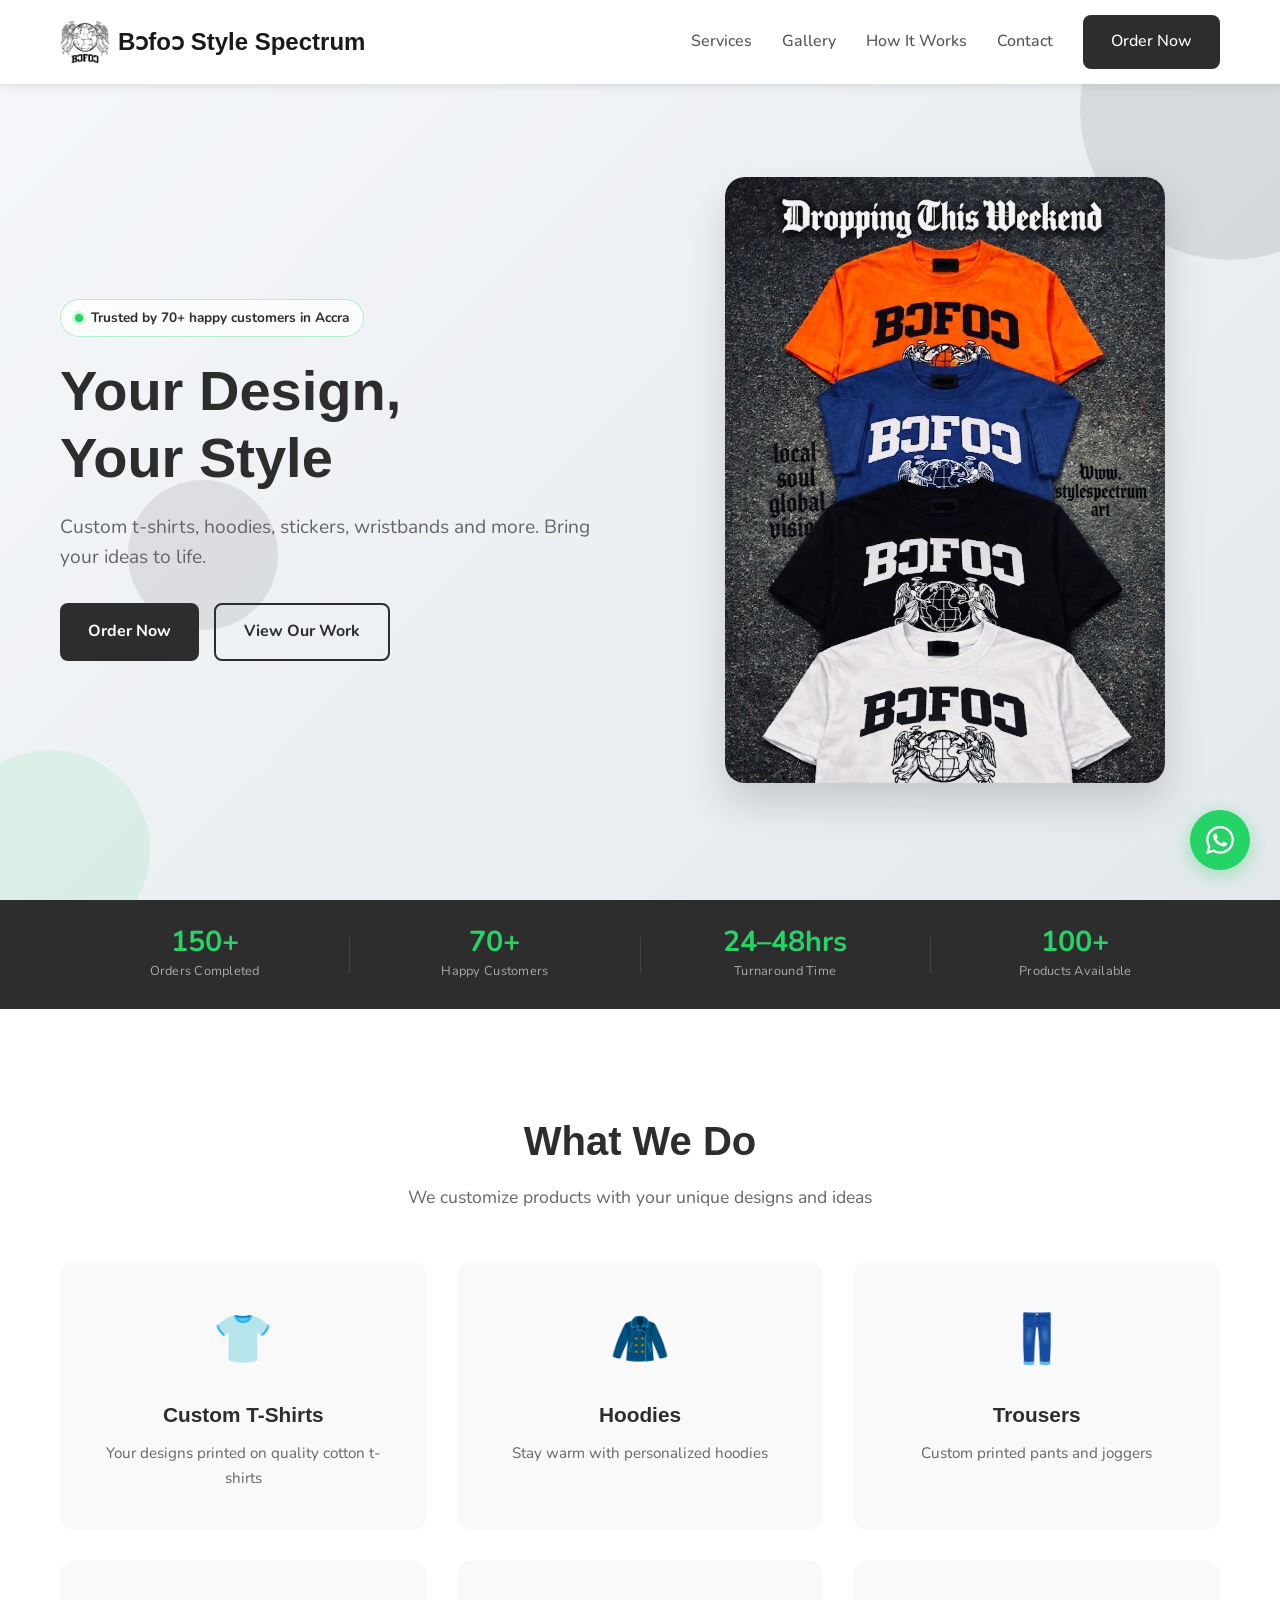
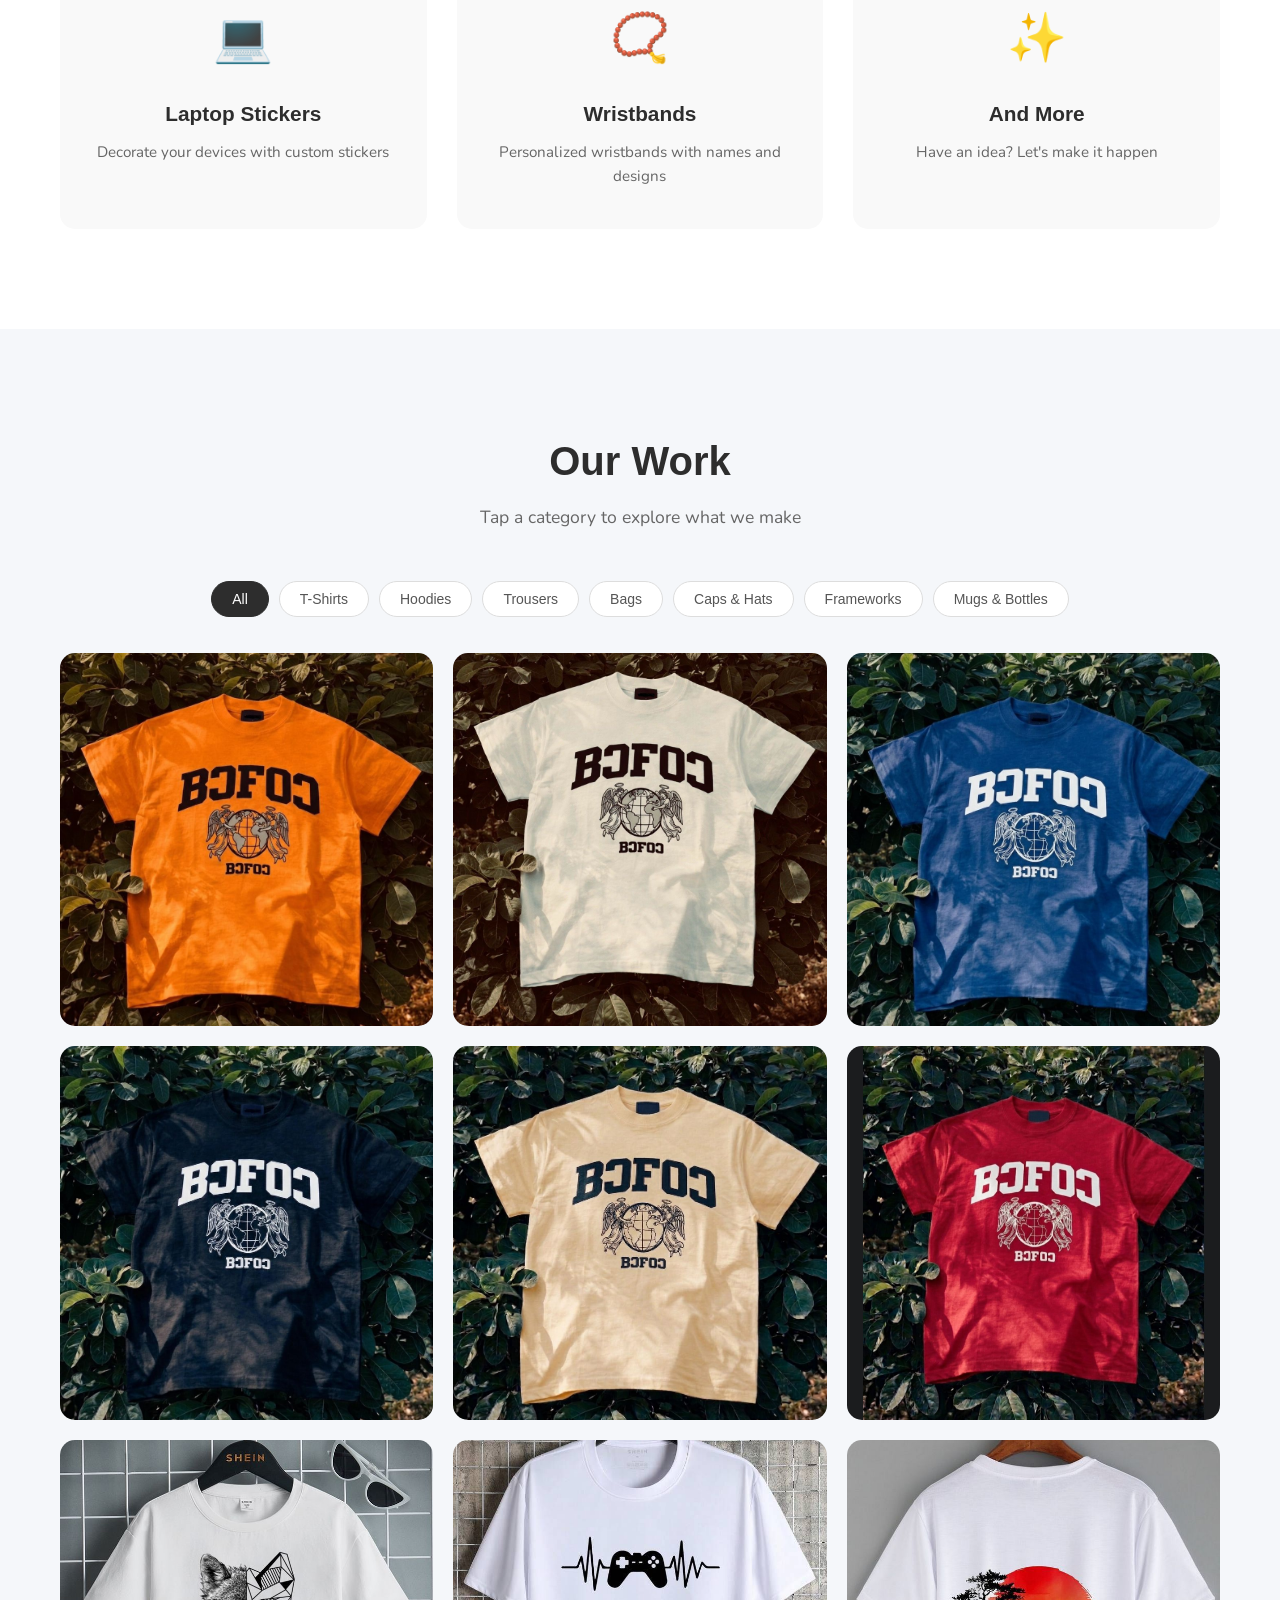
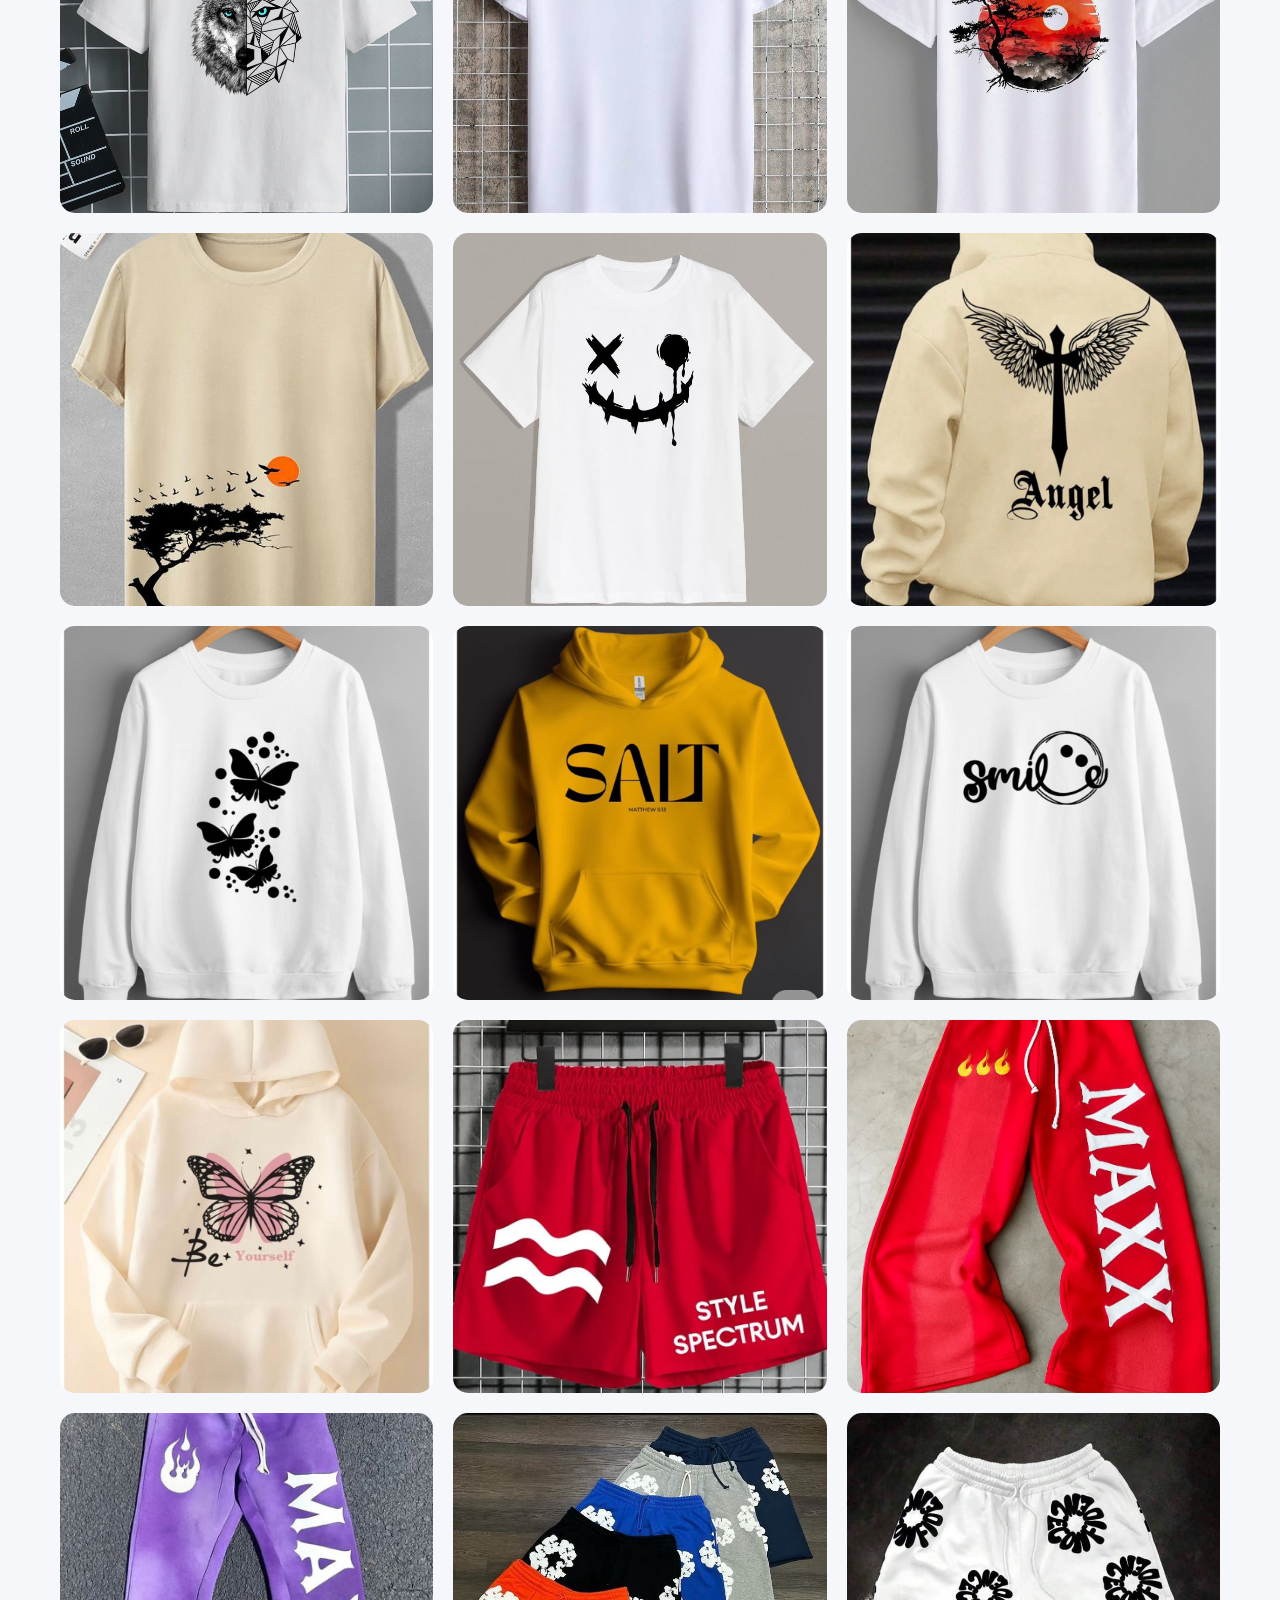
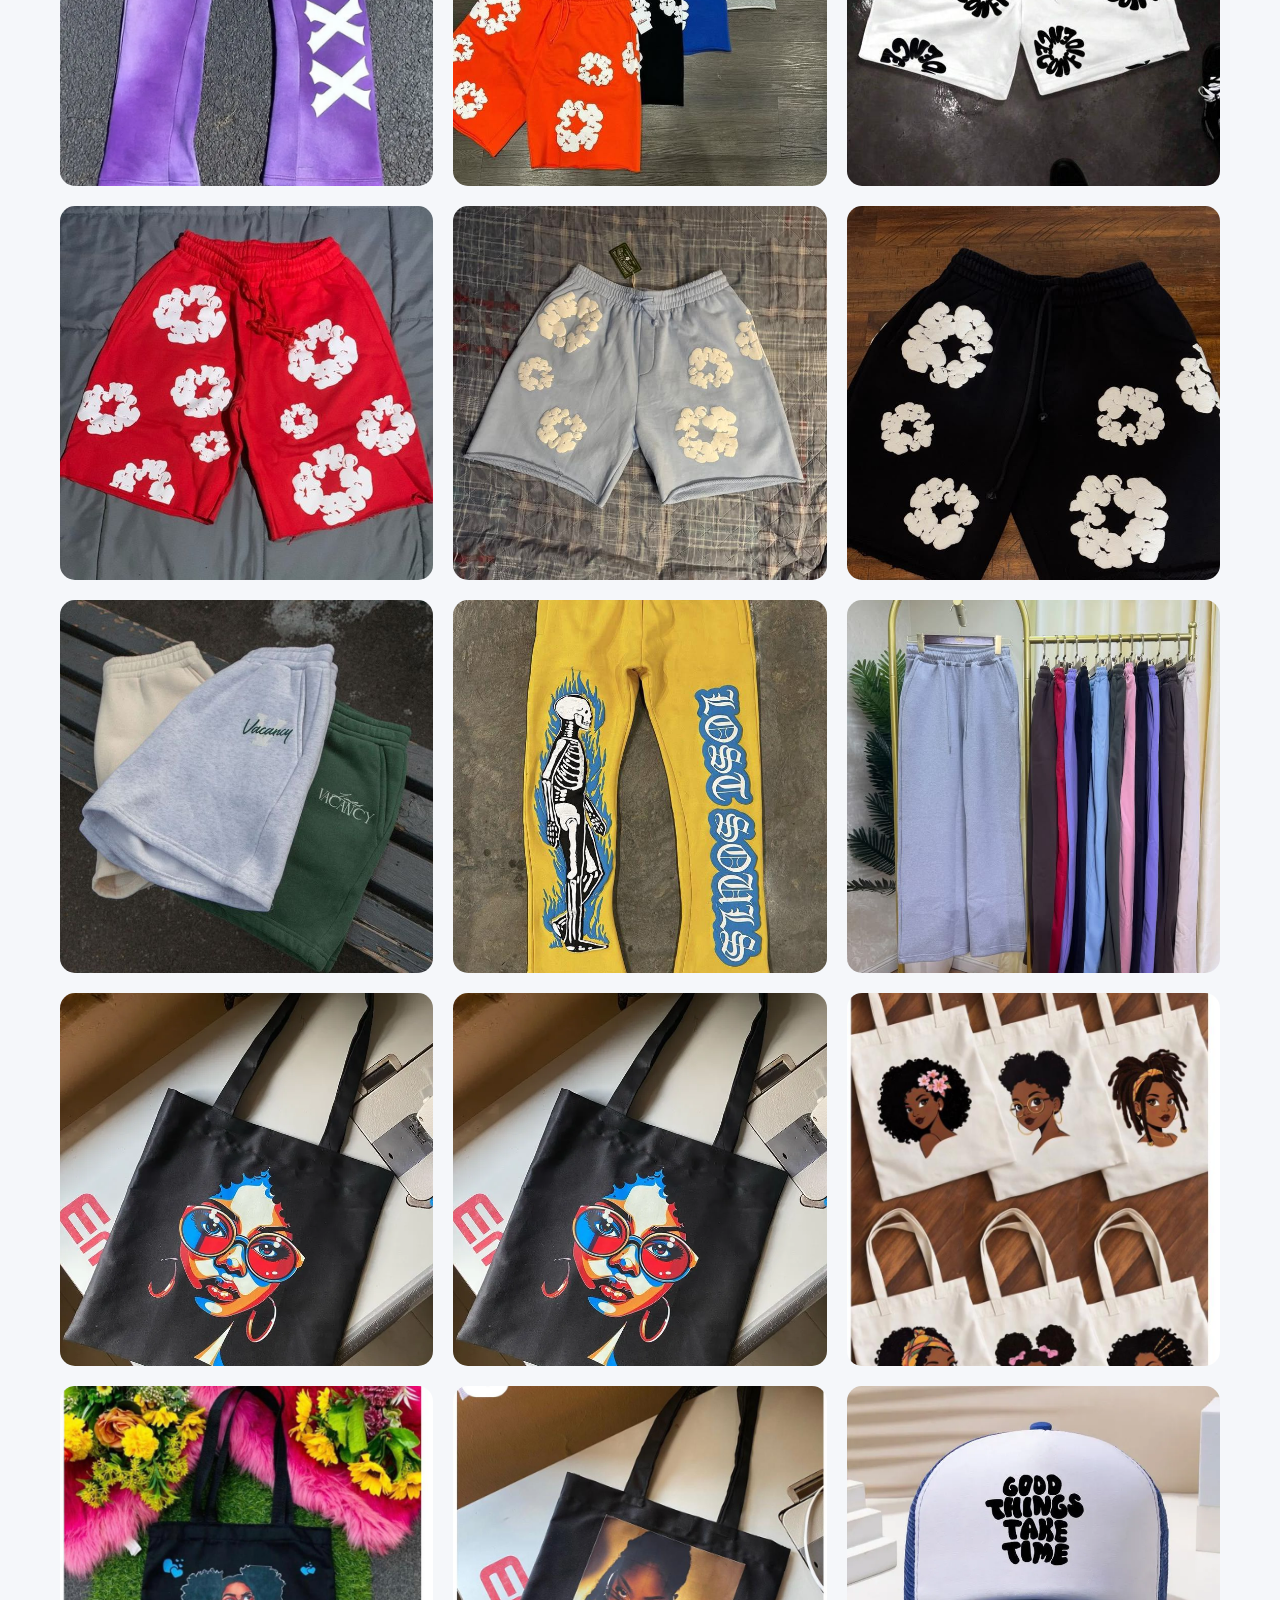
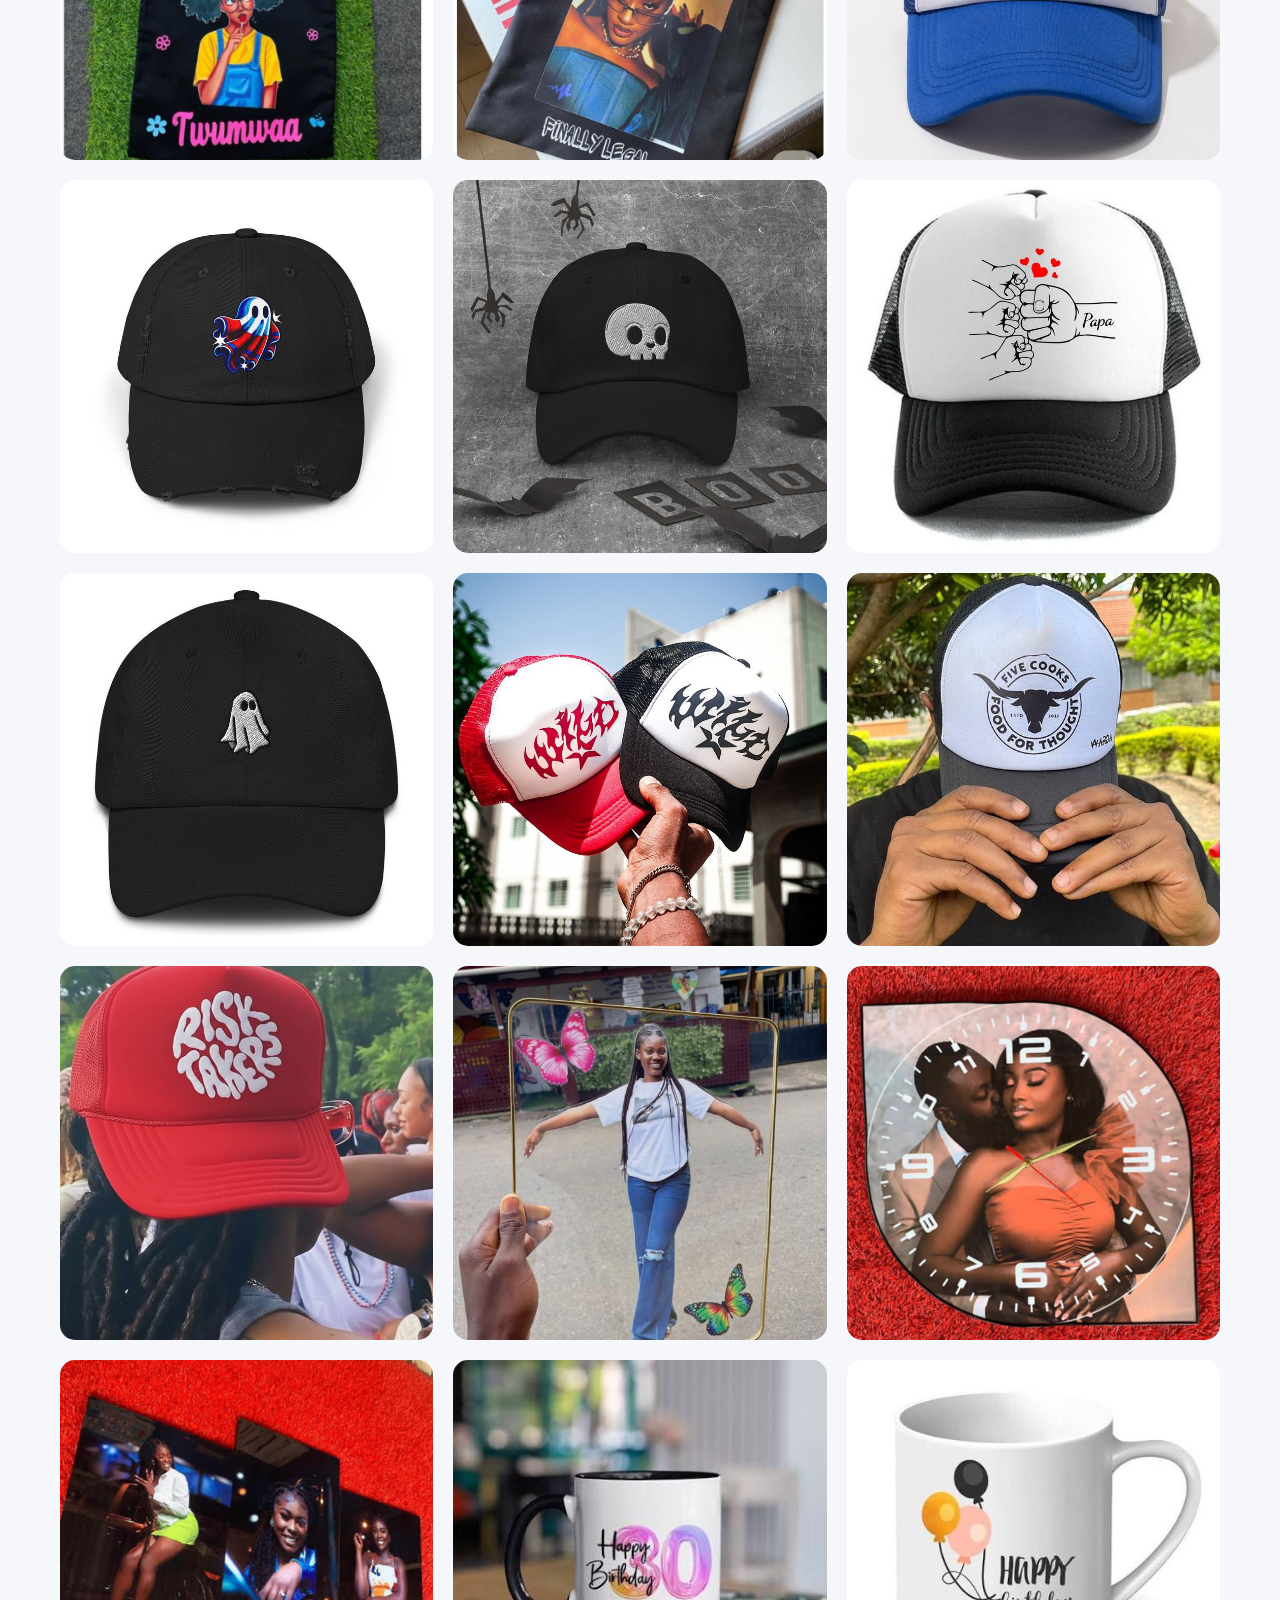
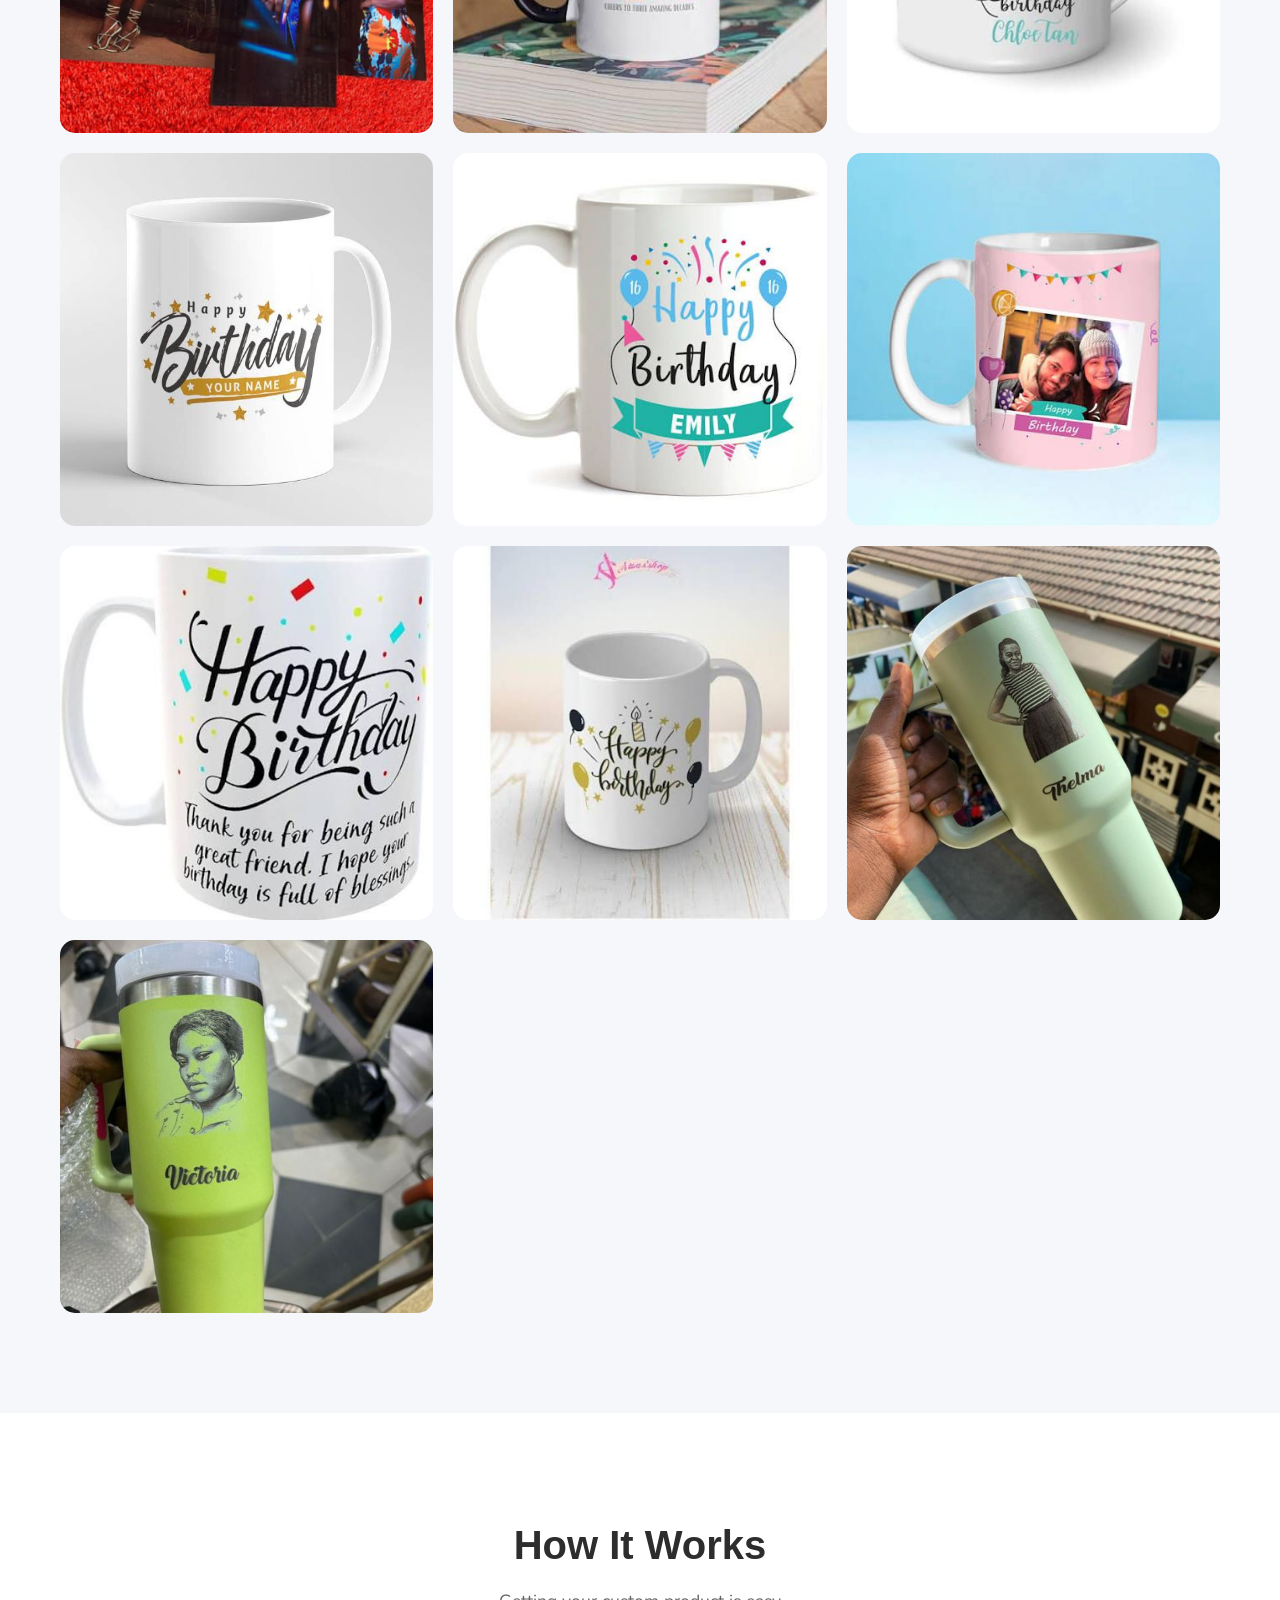
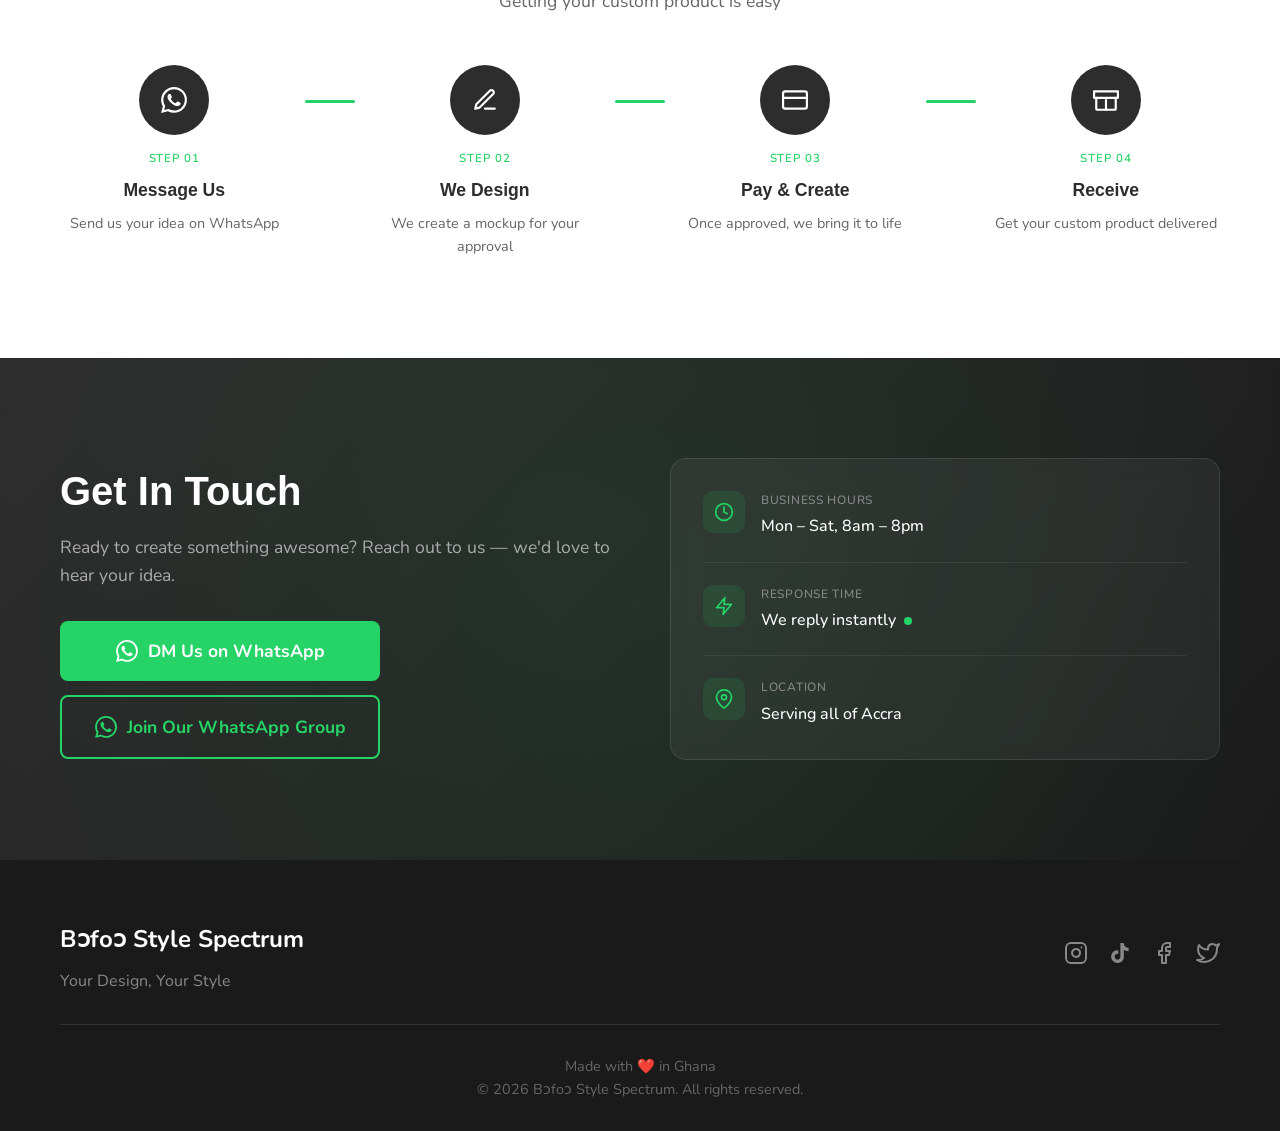
==== commit 50a9cc4e: "chore: change hero images and t-shirt images to branded shirts - Add tiktok link to socials in the f" ====
--- a/index.html
+++ b/index.html
@@ -92,7 +92,7 @@
         </h1>
         <p class="hero-description">Custom t-shirts, hoodies, stickers, wristbands and more. Bring your ideas to life.</p>
         <div class="hero-buttons">
-          <a href="https://wa.me/+233503122296" class="btn btn-primary" target="_blank">
+          <a href="https://wa.me/+233540789934" class="btn btn-primary" target="_blank">
             Order Now
           </a>
           <a href="#gallery" class="btn btn-secondary">
@@ -735,7 +735,7 @@
               <line x1="17.5" y1="6.5" x2="17.51" y2="6.5"></line>
             </svg>
           </a>
-          <a href="#" aria-label="TikTok">
+          <a href="https://www.tiktok.com/@stylespectrum.art?_r=1&_t=ZS-96bqpSA2L81" aria-label="TikTok">
             <svg xmlns="http://www.w3.org/2000/svg" width="24" height="24" viewBox="0 0 24 24" fill="currentColor">
               <path d="M19.59 6.69a4.83 4.83 0 0 1-3.77-4.25V2h-3.45v13.67a2.89 2.89 0 0 1-5.2 1.74 2.89 2.89 0 0 1 2.31-4.64 2.93 2.93 0 0 1 .88.13V9.4a6.84 6.84 0 0 0-1-.05A6.33 6.33 0 0 0 5 20.1a6.34 6.34 0 0 0 10.86-4.43v-7a8.16 8.16 0 0 0 4.77 1.52v-3.4a4.85 4.85 0 0 1-1-.1z"/>
             </svg>
@@ -760,7 +760,7 @@
   </footer>
 
   <!-- Floating WhatsApp Button -->
-  <a href="https://wa.me/+233503122296" class="whatsapp-float" target="_blank" aria-label="Chat on WhatsApp">
+  <a href="https://wa.me/+233540789934" class="whatsapp-float" target="_blank" aria-label="Chat on WhatsApp">
     <svg xmlns="http://www.w3.org/2000/svg" width="28" height="28" viewBox="0 0 24 24" fill="currentColor">
       <path d="M17.472 14.382c-.297-.149-1.758-.867-2.03-.967-.273-.099-.471-.148-.67.15-.197.297-.767.966-.94 1.164-.173.199-.347.223-.644.075-.297-.15-1.255-.463-2.39-1.475-.883-.788-1.48-1.761-1.653-2.059-.173-.297-.018-.458.13-.606.134-.133.298-.347.446-.52.149-.174.198-.298.298-.497.099-.198.05-.371-.025-.52-.075-.149-.669-1.612-.916-2.207-.242-.579-.487-.5-.669-.51-.173-.008-.371-.01-.57-.01-.198 0-.52.074-.792.372-.272.297-1.04 1.016-1.04 2.479 0 1.462 1.065 2.875 1.213 3.074.149.198 2.096 3.2 5.077 4.487.709.306 1.262.489 1.694.625.712.227 1.36.195 1.871.118.571-.085 1.758-.719 2.006-1.413.248-.694.248-1.289.173-1.413-.074-.124-.272-.198-.57-.347m-5.421 7.403h-.004a9.87 9.87 0 01-5.031-1.378l-.361-.214-3.741.982.998-3.648-.235-.374a9.86 9.86 0 01-1.51-5.26c.001-5.45 4.436-9.884 9.888-9.884 2.64 0 5.122 1.03 6.988 2.898a9.825 9.825 0 012.893 6.994c-.003 5.45-4.437 9.884-9.885 9.884m8.413-18.297A11.815 11.815 0 0012.05 0C5.495 0 .16 5.335.157 11.892c0 2.096.547 4.142 1.588 5.945L.057 24l6.305-1.654a11.882 11.882 0 005.683 1.448h.005c6.554 0 11.89-5.335 11.893-11.893a11.821 11.821 0 00-3.48-8.413z"/>
     </svg>
